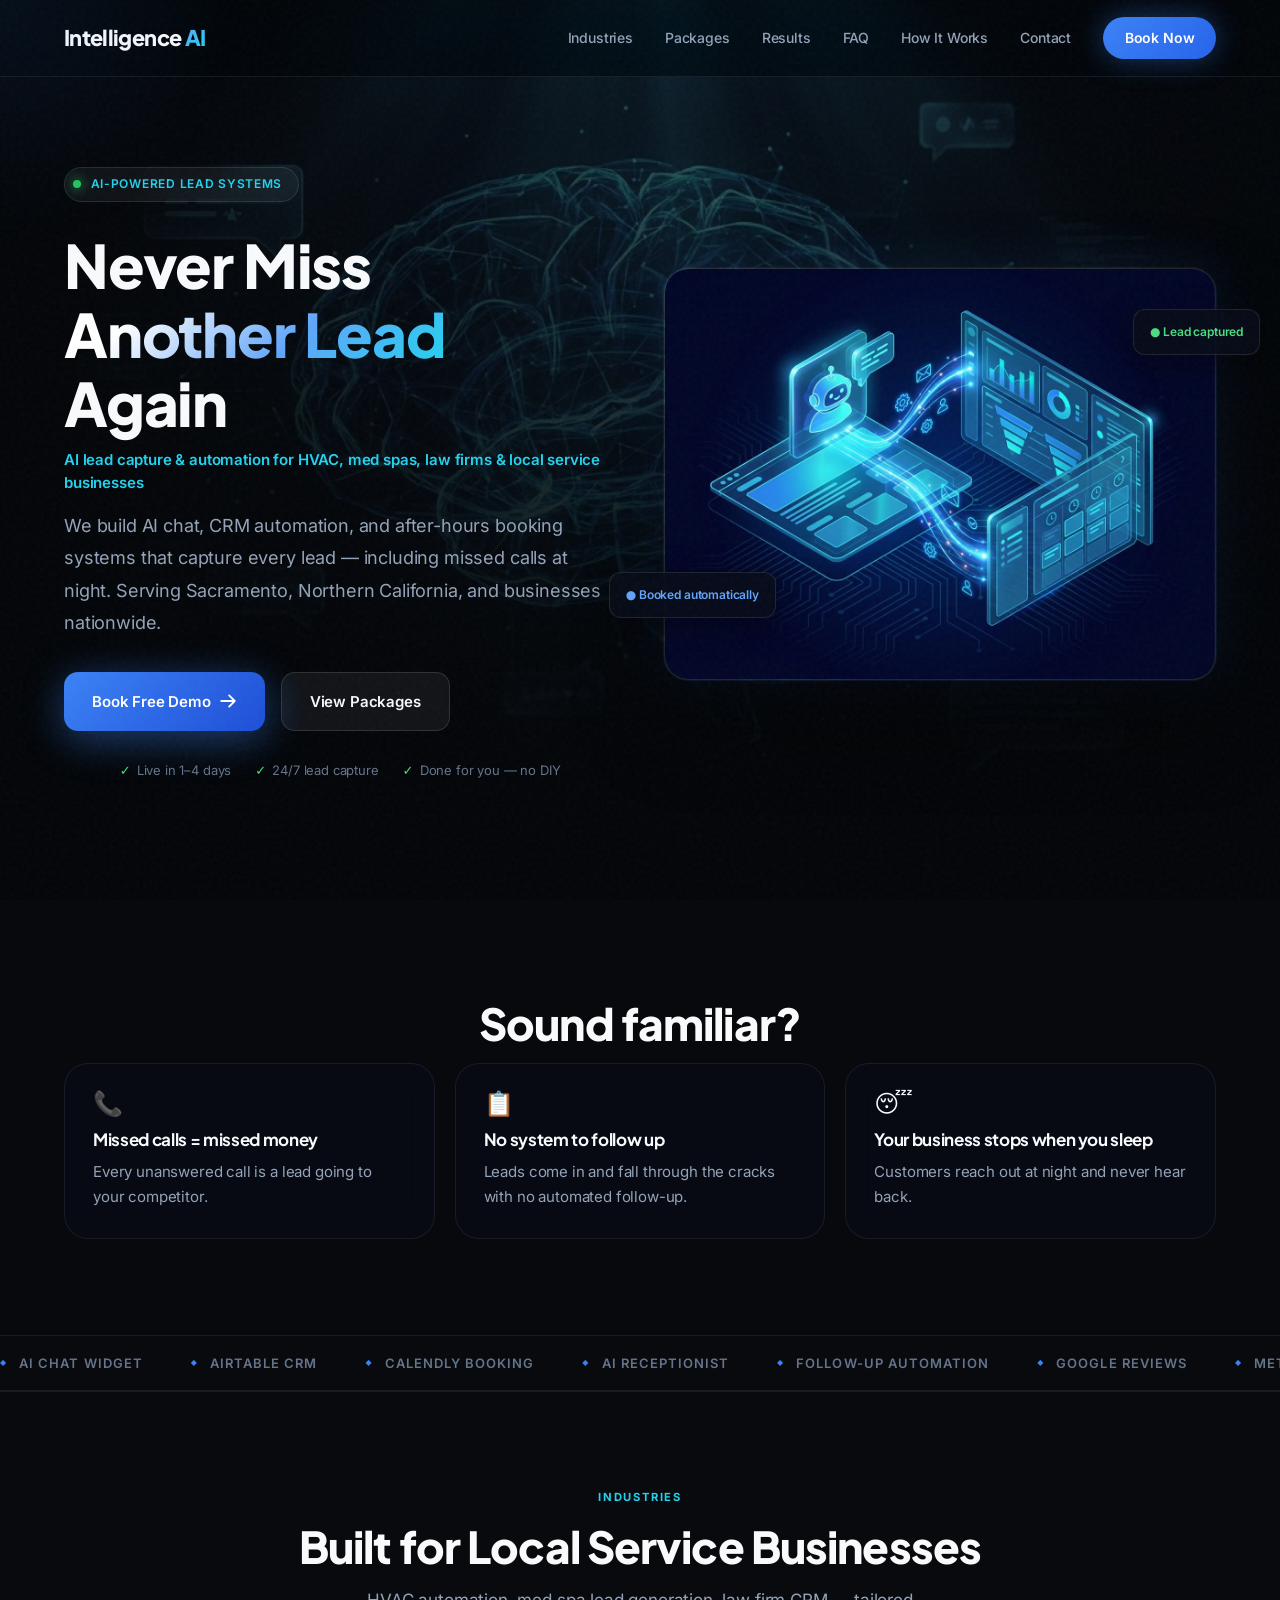
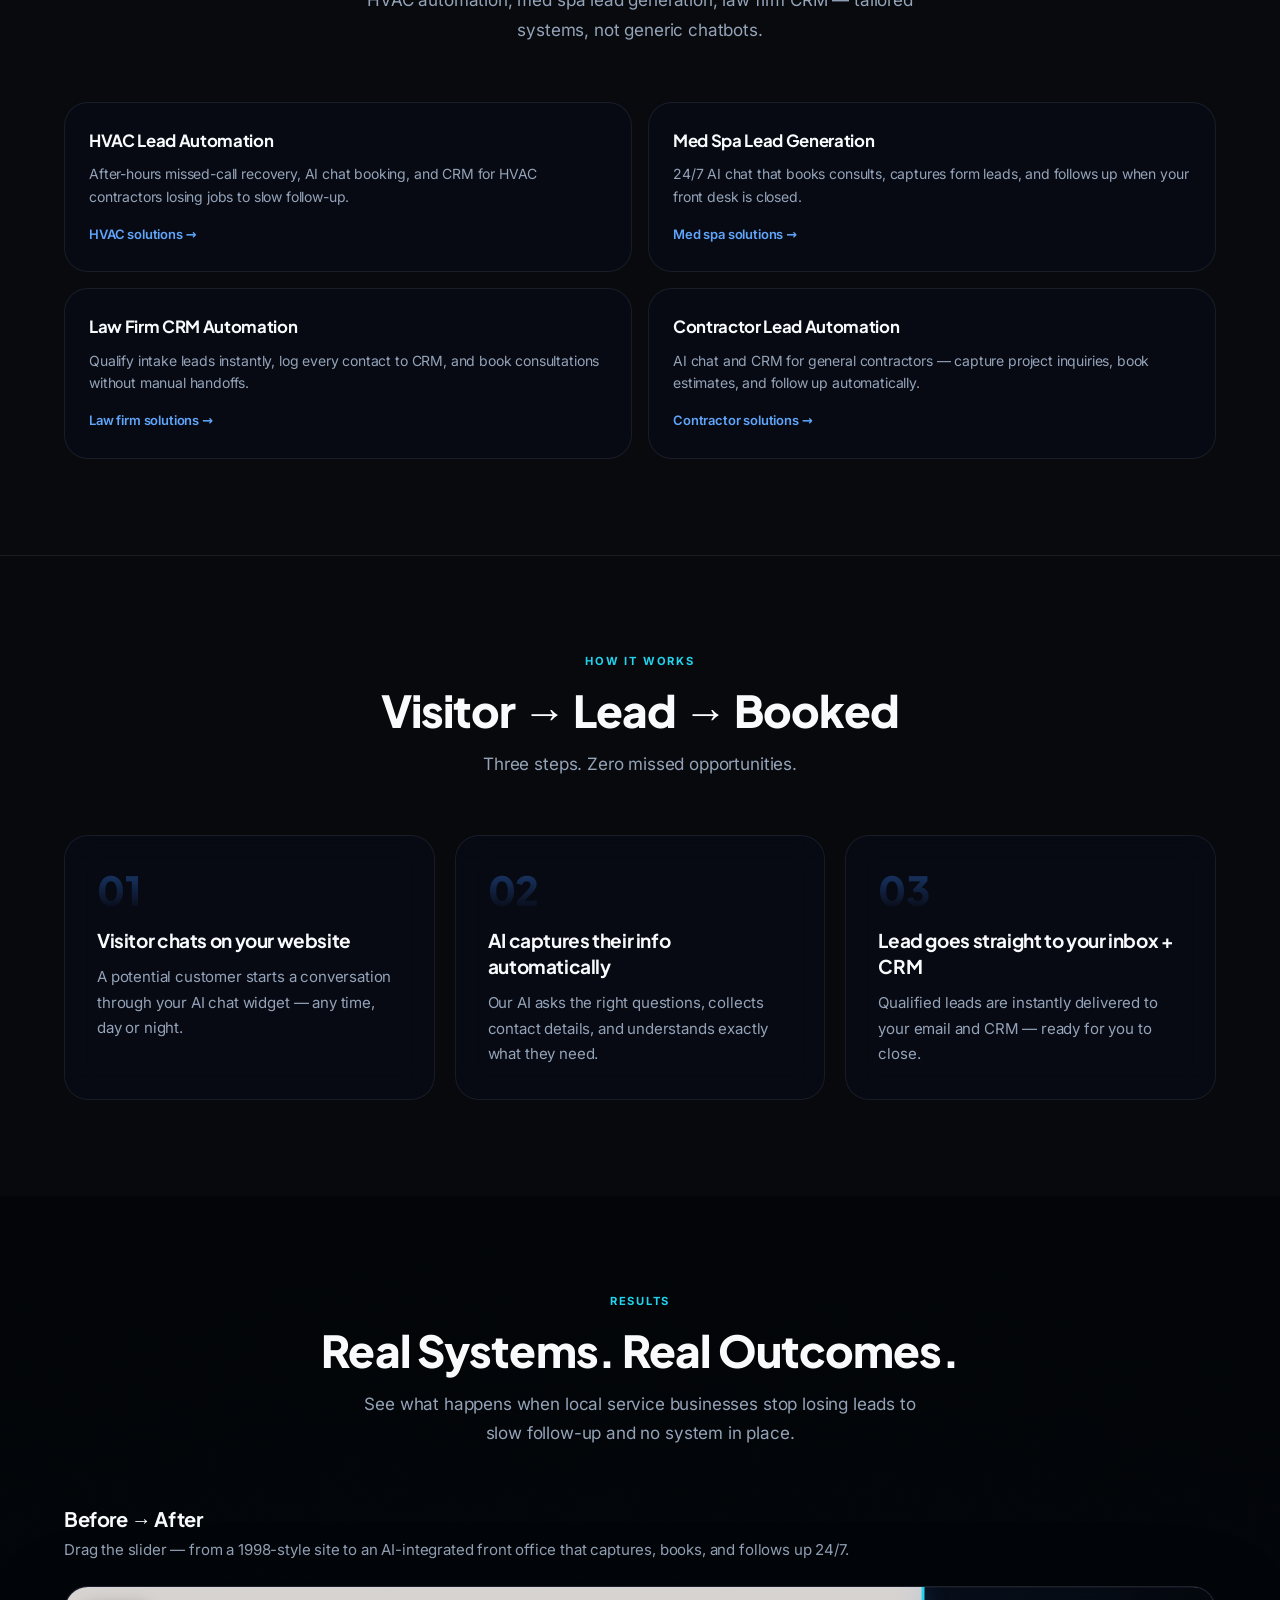
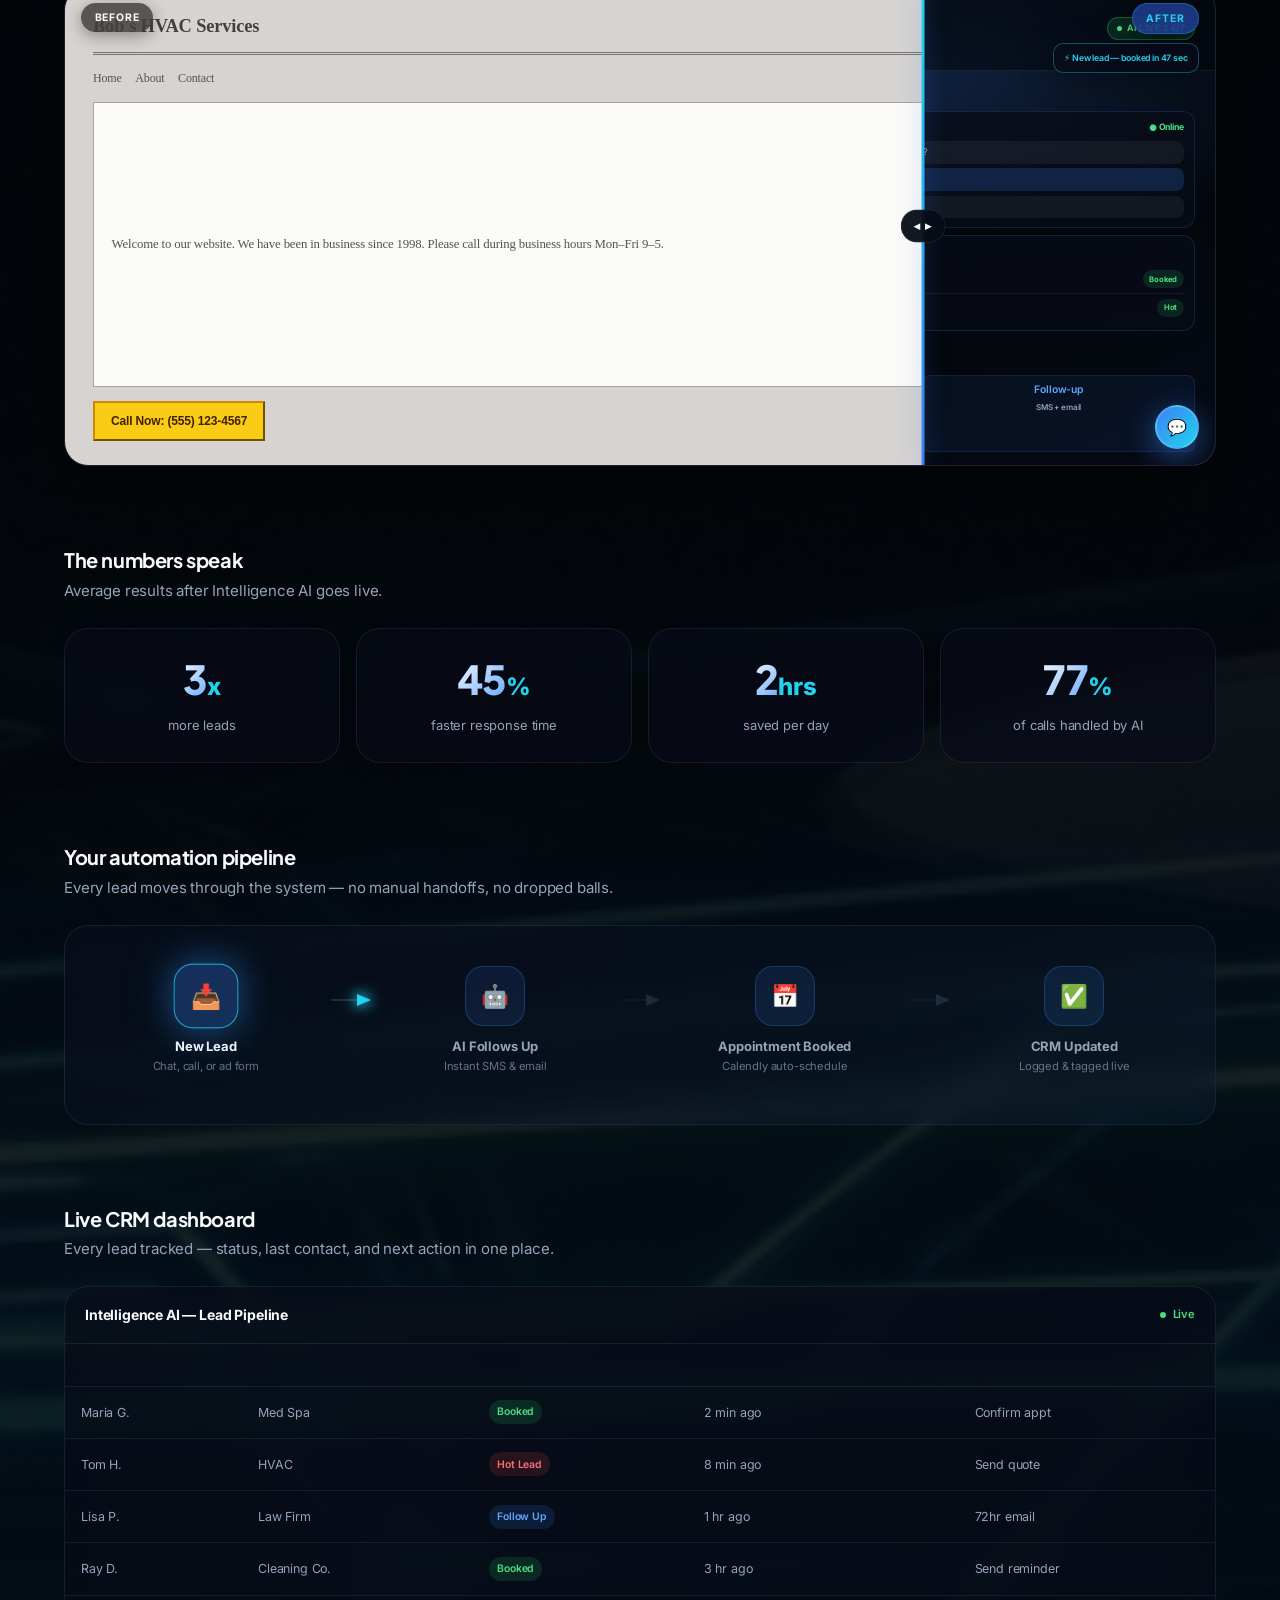
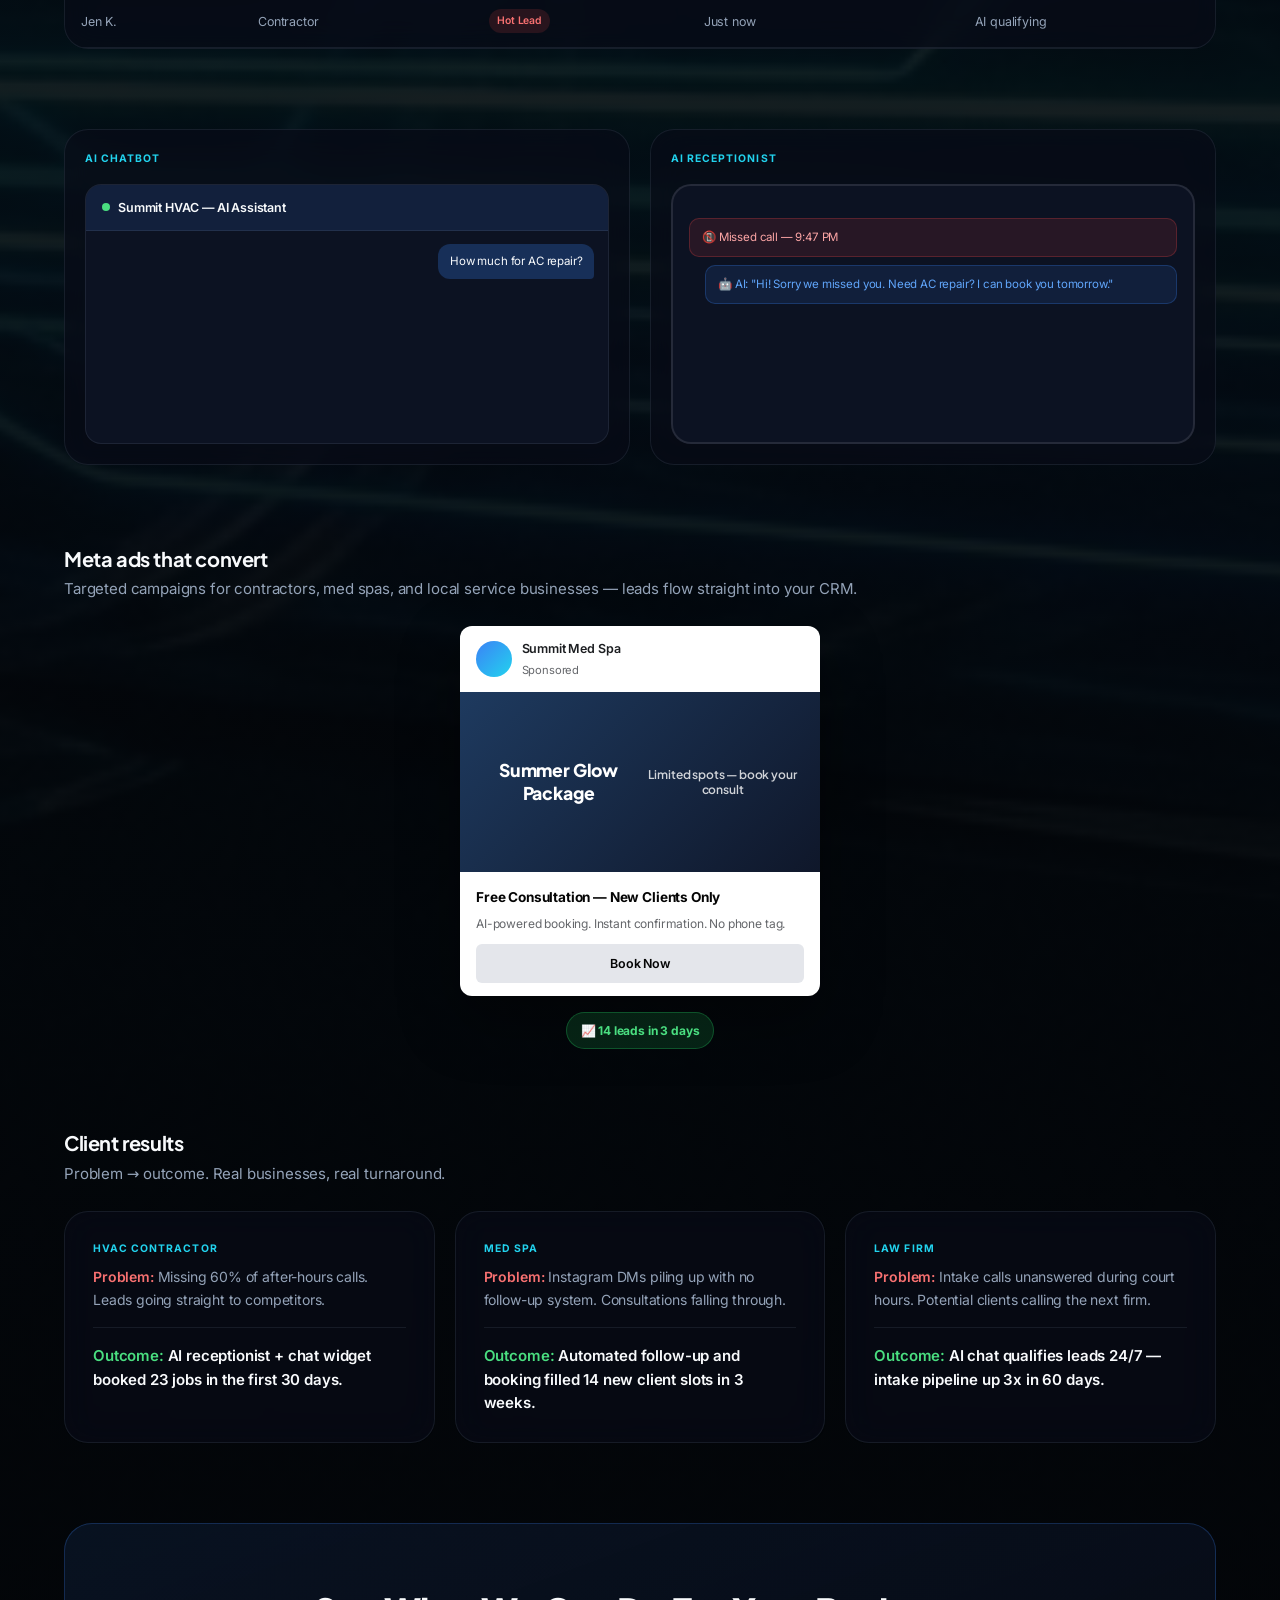
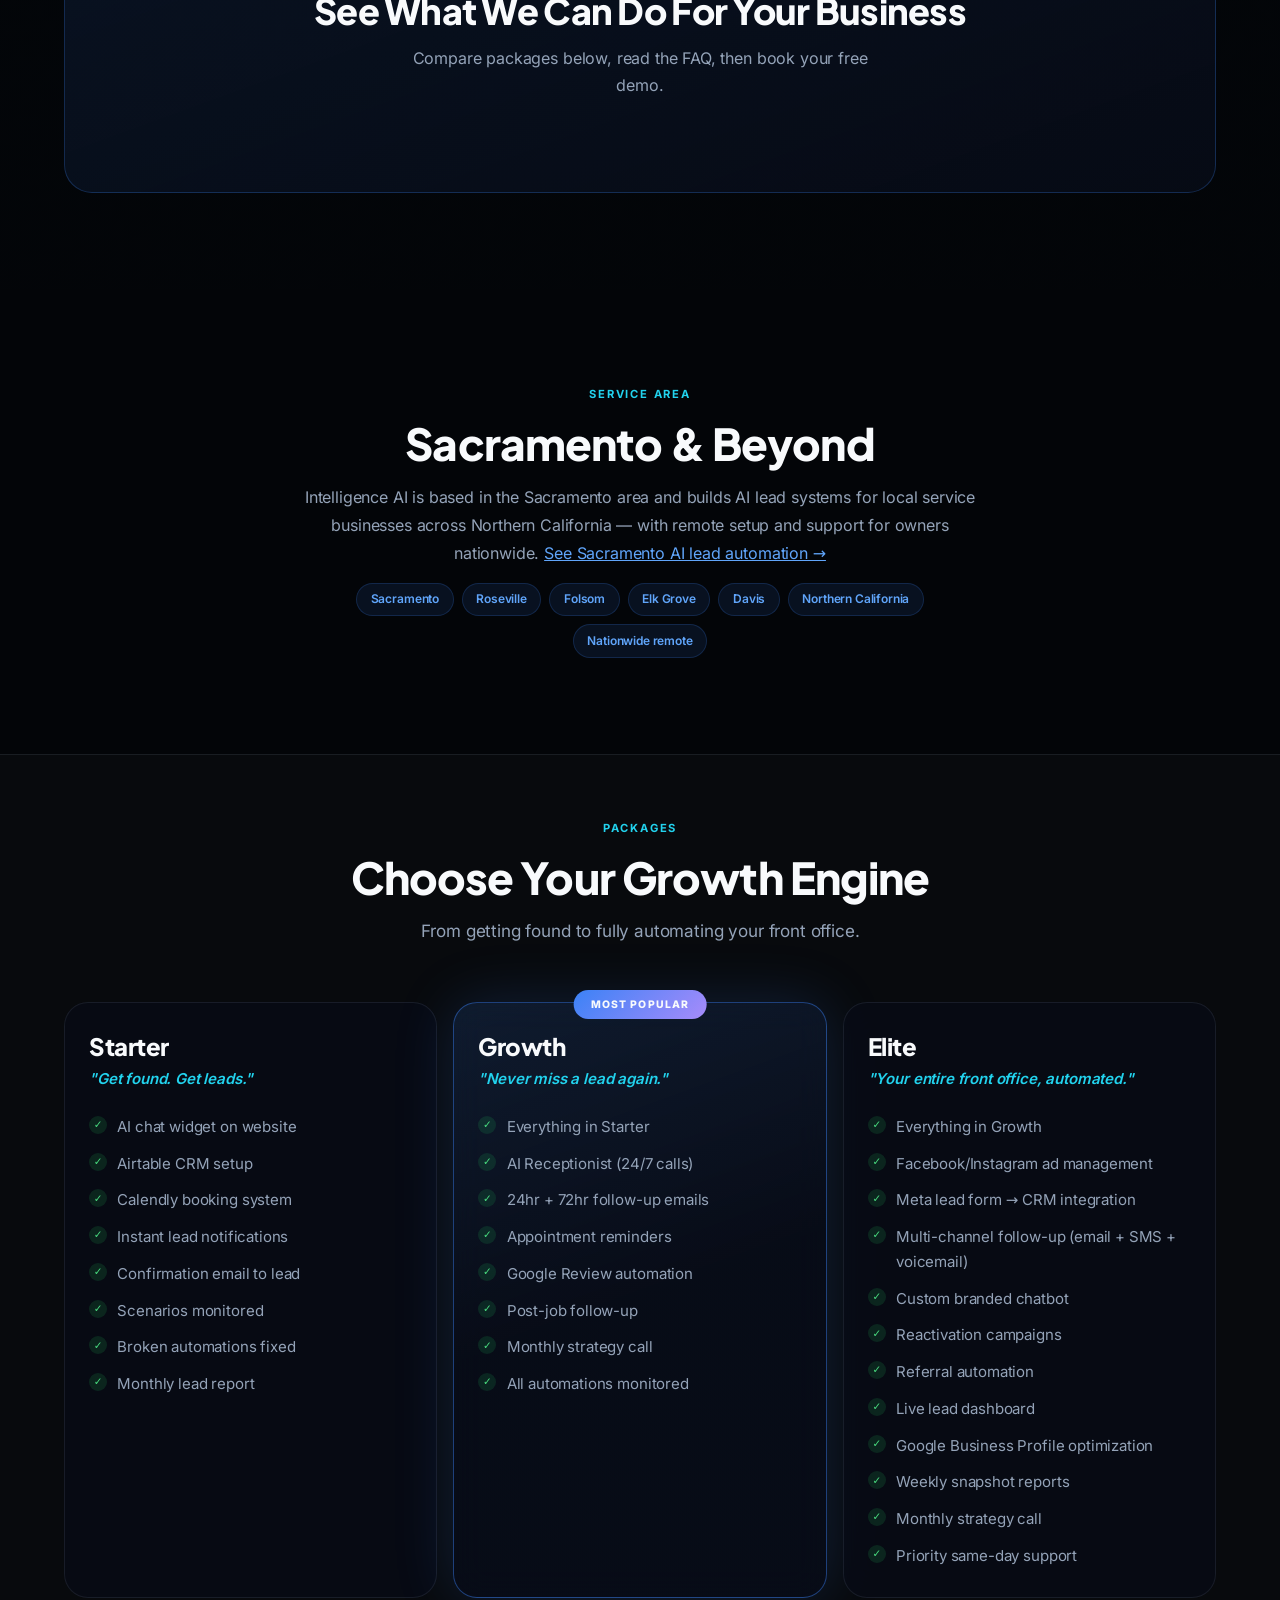
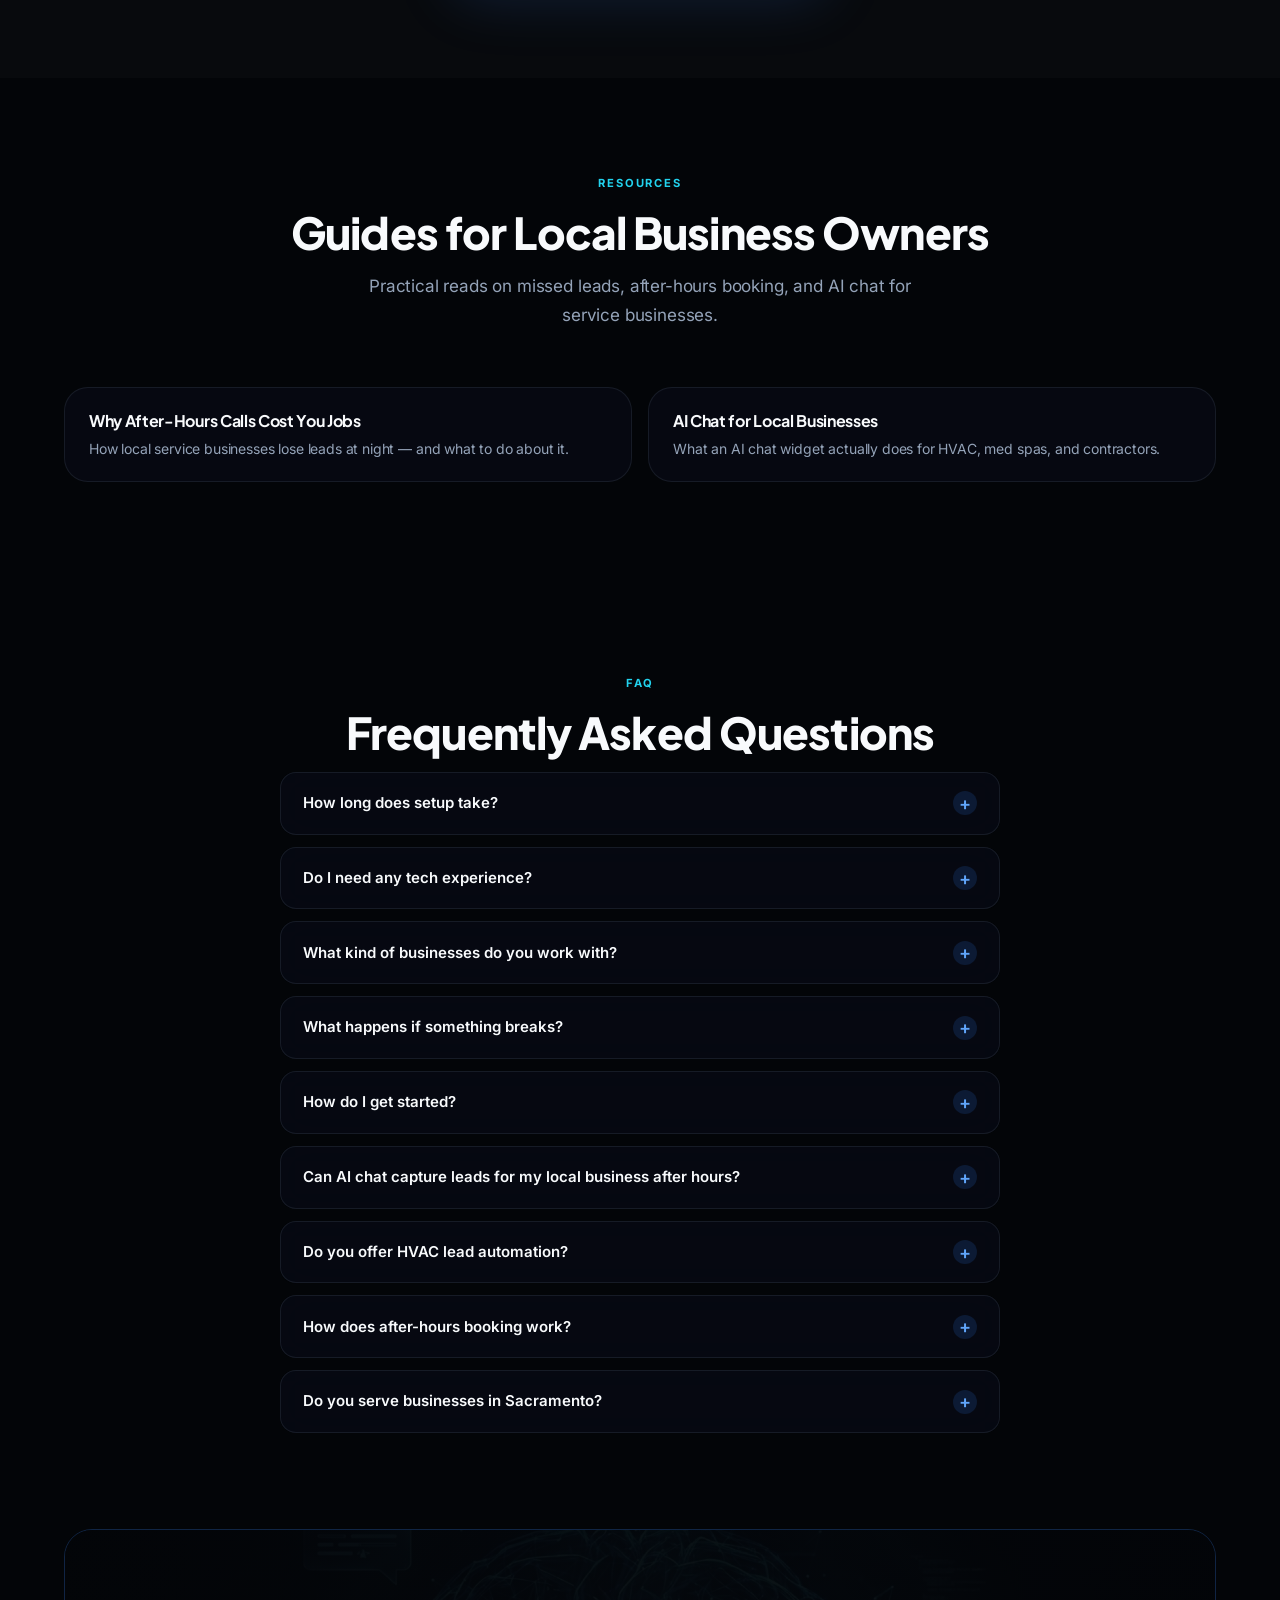
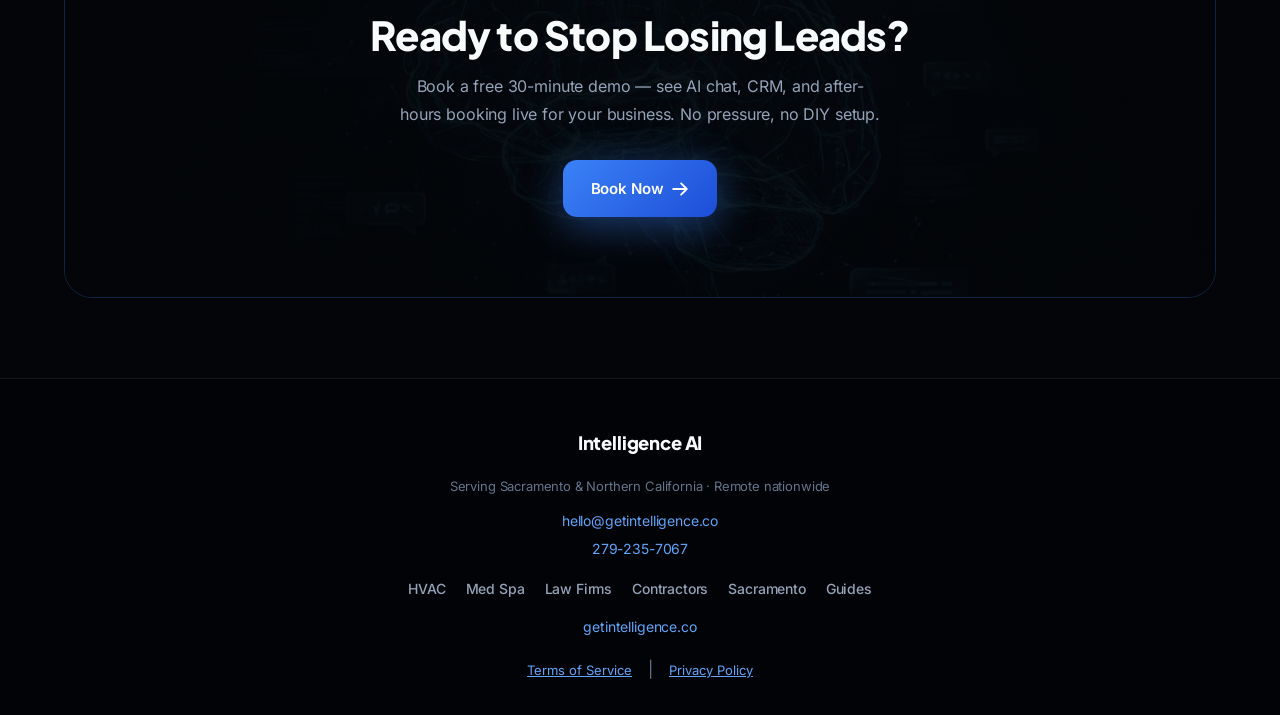
==== index.html @ 53ee4f48 "Add full SEO stack for inbound lead generation. Ships niche and local landing pages, guide articles," ====
<!DOCTYPE html>
<html lang="en">
<head>
  <meta charset="UTF-8">
  <meta name="viewport" content="width=device-width, initial-scale=1.0">
  <title>Intelligence AI — AI Chat &amp; Lead Automation for HVAC &amp; Local Businesses</title>
  <meta name="description" content="AI chat, CRM, and after-hours booking automation for local service businesses in Sacramento and nationwide. Stop missing leads — HVAC, med spas, law firms, contractors. Live in 1–4 days.">
  <meta name="robots" content="index, follow">
  <meta name="theme-color" content="#030508">
  <link rel="canonical" href="https://getintelligence.co/">
  <meta property="og:type" content="website">
  <meta property="og:url" content="https://getintelligence.co/">
  <meta property="og:title" content="Intelligence AI — AI Chat &amp; Lead Automation for Local Businesses">
  <meta property="og:description" content="Stop missing leads after hours. AI chat, CRM, and booking automation for HVAC, med spas, law firms, and contractors.">
  <meta property="og:image" content="https://getintelligence.co/assets/hero-bg.jpg">
  <meta name="twitter:card" content="summary_large_image">
  <meta name="twitter:title" content="Intelligence AI — AI Chat &amp; Lead Automation for Local Businesses">
  <meta name="twitter:description" content="Stop missing leads after hours. AI chat, CRM, and booking automation for local service businesses.">
  <meta name="twitter:image" content="https://getintelligence.co/assets/hero-bg.jpg">
  <script type="application/ld+json">
  {
    "@context": "https://schema.org",
    "@type": "FAQPage",
    "mainEntity": [
      {"@type": "Question", "name": "How long does setup take?", "acceptedAnswer": {"@type": "Answer", "text": "Most systems go live within 1–4 days."}},
      {"@type": "Question", "name": "Do I need any tech experience?", "acceptedAnswer": {"@type": "Answer", "text": "None at all. We handle everything end to end."}},
      {"@type": "Question", "name": "What kind of businesses do you work with?", "acceptedAnswer": {"@type": "Answer", "text": "Local service businesses — HVAC, cleaning, med spas, law firms, contractors, and more."}},
      {"@type": "Question", "name": "What happens if something breaks?", "acceptedAnswer": {"@type": "Answer", "text": "We monitor all automations 24/7 and fix issues same day on Growth and Elite plans."}},
      {"@type": "Question", "name": "How do I get started?", "acceptedAnswer": {"@type": "Answer", "text": "Book a free 30-minute demo call. We'll map out your system and show you exactly what it looks like."}},
      {"@type": "Question", "name": "Can AI chat capture leads for my local business after hours?", "acceptedAnswer": {"@type": "Answer", "text": "Yes. Our AI chat widget works 24/7 — it qualifies visitors, collects contact info, and books appointments even when your office is closed."}},
      {"@type": "Question", "name": "Do you offer HVAC lead automation?", "acceptedAnswer": {"@type": "Answer", "text": "Yes. We build AI chat, CRM, and booking systems for HVAC contractors — including after-hours missed-call recovery and automatic appointment scheduling."}},
      {"@type": "Question", "name": "How does after-hours booking work?", "acceptedAnswer": {"@type": "Answer", "text": "When a lead comes in outside business hours, the AI responds instantly, asks qualifying questions, and syncs booked appointments to your Calendly and CRM — no manual follow-up required."}},
      {"@type": "Question", "name": "Do you serve businesses in Sacramento?", "acceptedAnswer": {"@type": "Answer", "text": "Yes. We are based in the Sacramento area and work with local service businesses across Northern California and nationwide — remotely for setup and ongoing support."}}
    ]
  }
  </script>
  <script type="application/ld+json">
  {
    "@context": "https://schema.org",
    "@type": "ProfessionalService",
    "name": "Intelligence AI",
    "url": "https://getintelligence.co",
    "logo": "https://getintelligence.co/assets/hero-bg.jpg",
    "image": "https://getintelligence.co/assets/hero-bg.jpg",
    "description": "AI-powered lead capture and automation for local service businesses. AI chat widgets, CRM setup, and after-hours booking systems for HVAC, med spas, law firms, and contractors.",
    "telephone": "+1-279-235-7067",
    "email": "hello@getintelligence.co",
    "priceRange": "$$",
    "contactPoint": {
      "@type": "ContactPoint",
      "telephone": "+1-279-235-7067",
      "email": "hello@getintelligence.co",
      "contactType": "sales",
      "areaServed": "US",
      "availableLanguage": "English"
    },
    "areaServed": [
      {"@type": "City", "name": "Sacramento", "containedInPlace": {"@type": "State", "name": "California"}},
      {"@type": "AdministrativeArea", "name": "Northern California"},
      {"@type": "Country", "name": "United States"}
    ],
    "serviceType": [
      "AI chat widget for local businesses",
      "Missed lead recovery automation",
      "HVAC lead automation",
      "Med spa lead generation",
      "Law firm CRM automation",
      "After-hours booking automation",
      "CRM and Calendly integration"
    ],
    "hasOfferCatalog": {
      "@type": "OfferCatalog",
      "name": "Intelligence AI Service Packages",
      "itemListElement": [
        {"@type": "Offer", "itemOffered": {"@type": "Service", "name": "Starter", "description": "AI chat widget, Airtable CRM setup, Calendly booking, and lead notifications."}},
        {"@type": "Offer", "itemOffered": {"@type": "Service", "name": "Growth", "description": "Everything in Starter plus AI receptionist, follow-up emails, appointment reminders, and Google Review automation."}},
        {"@type": "Offer", "itemOffered": {"@type": "Service", "name": "Elite", "description": "Full front-office automation including Meta ads, multi-channel follow-up, custom chatbot, and live lead dashboard."}}
      ]
    }
  }
  </script>
  <script type="application/ld+json">
  {
    "@context": "https://schema.org",
    "@type": "WebSite",
    "name": "Intelligence AI",
    "url": "https://getintelligence.co",
    "description": "AI lead capture and automation for local service businesses.",
    "publisher": {"@type": "Organization", "name": "Intelligence AI", "url": "https://getintelligence.co"},
    "potentialAction": {
      "@type": "ReserveAction",
      "target": {
        "@type": "EntryPoint",
        "urlTemplate": "https://calendly.com/mustafanoori071/30min",
        "actionPlatform": ["http://schema.org/DesktopWebPlatform", "http://schema.org/MobileWebPlatform"]
      },
      "name": "Book a free demo"
    }
  }
  </script>
  <link rel="sitemap" type="application/xml" title="Sitemap" href="https://getintelligence.co/sitemap.xml">
  <script src="https://widgets.leadconnectorhq.com/loader.js" data-resources-url="https://widgets.leadconnectorhq.com/chat-widget/loader.js" data-widget-id="6a405fcaa3d7dca4976092f1" data-source="WEB_USER"></script>
  <style>
    @font-face {
      font-family: 'Inter';
      font-style: normal;
      font-weight: 400;
      font-display: swap;
      src: url('assets/fonts/inter-latin-400-normal.woff2') format('woff2');
    }
    @font-face {
      font-family: 'Inter';
      font-style: normal;
      font-weight: 500;
      font-display: swap;
      src: url('assets/fonts/inter-latin-500-normal.woff2') format('woff2');
    }
    @font-face {
      font-family: 'Inter';
      font-style: normal;
      font-weight: 600;
      font-display: swap;
      src: url('assets/fonts/inter-latin-600-normal.woff2') format('woff2');
    }
    @font-face {
      font-family: 'Inter';
      font-style: normal;
      font-weight: 700;
      font-display: swap;
      src: url('assets/fonts/inter-latin-700-normal.woff2') format('woff2');
    }
    @font-face {
      font-family: 'Inter';
      font-style: normal;
      font-weight: 800;
      font-display: swap;
      src: url('assets/fonts/inter-latin-800-normal.woff2') format('woff2');
    }
    @font-face {
      font-family: 'Plus Jakarta Sans';
      font-style: normal;
      font-weight: 600;
      font-display: swap;
      src: url('assets/fonts/plus-jakarta-sans-latin-600-normal.woff2') format('woff2');
    }
    @font-face {
      font-family: 'Plus Jakarta Sans';
      font-style: normal;
      font-weight: 700;
      font-display: swap;
      src: url('assets/fonts/plus-jakarta-sans-latin-700-normal.woff2') format('woff2');
    }
    @font-face {
      font-family: 'Plus Jakarta Sans';
      font-style: normal;
      font-weight: 800;
      font-display: swap;
      src: url('assets/fonts/plus-jakarta-sans-latin-800-normal.woff2') format('woff2');
    }

    *, *::before, *::after { box-sizing: border-box; margin: 0; padding: 0; }

    :root {
      --bg: #030508;
      --text: #f8fafc;
      --muted: #94a3b8;
      --dim: #64748b;
      --blue: #3b82f6;
      --blue-light: #60a5fa;
      --cyan: #22d3ee;
      --violet: #a78bfa;
      --border: rgba(148, 163, 184, 0.12);
      --glass: rgba(8, 12, 24, 0.65);
      --radius: 24px;
    }

    html { scroll-behavior: smooth; }

    body {
      font-family: 'Inter', system-ui, sans-serif;
      background: var(--bg);
      color: var(--text);
      font-size: 1rem;
      line-height: 1.7;
      letter-spacing: -0.01em;
      -webkit-font-smoothing: antialiased;
      overflow-x: hidden;
    }

    h1, h2, h3, .logo, .price-amount, .stat-num, .tier-name {
      font-family: 'Plus Jakarta Sans', 'Inter', sans-serif;
      letter-spacing: -0.02em;
    }

    .container {
      width: 100%;
      max-width: 1200px;
      margin: 0 auto;
      padding: 0 1.5rem;
    }

    /* Cursor glow */
    #cursor-glow {
      position: fixed;
      width: 500px;
      height: 500px;
      border-radius: 50%;
      background: radial-gradient(circle, rgba(59,130,246,0.08) 0%, transparent 70%);
      pointer-events: none;
      z-index: 9999;
      transform: translate(-50%, -50%);
      transition: opacity 0.3s;
    }

    /* Film grain */
    .grain {
      position: fixed;
      inset: 0;
      z-index: 9998;
      pointer-events: none;
      opacity: 0.035;
      background-image: url("data:image/svg+xml,%3Csvg viewBox='0 0 256 256' xmlns='http://www.w3.org/2000/svg'%3E%3Cfilter id='n'%3E%3CfeTurbulence type='fractalNoise' baseFrequency='0.85' numOctaves='4' stitchTiles='stitch'/%3E%3C/filter%3E%3Crect width='100%25' height='100%25' filter='url(%23n)'/%3E%3C/svg%3E");
    }

    /* Header */
    header {
      position: fixed;
      top: 0; left: 0; right: 0;
      z-index: 100;
      padding-top: env(safe-area-inset-top, 0);
      background: rgba(3, 5, 8, 0.6);
      backdrop-filter: blur(20px) saturate(180%);
      border-bottom: 1px solid var(--border);
      transition: background 0.3s;
    }

    header.scrolled {
      background: rgba(3, 5, 8, 0.92);
    }

    .header-inner {
      display: flex;
      align-items: center;
      justify-content: space-between;
      height: 76px;
    }

    .logo {
      font-size: 1.35rem;
      font-weight: 800;
      color: var(--text);
      text-decoration: none;
      letter-spacing: -0.03em;
    }

    .logo span {
      background: linear-gradient(135deg, var(--blue-light), var(--cyan));
      -webkit-background-clip: text;
      -webkit-text-fill-color: transparent;
      background-clip: text;
    }

    nav { display: flex; align-items: center; gap: 2rem; }

    nav a {
      color: var(--muted);
      text-decoration: none;
      font-size: 0.875rem;
      font-weight: 500;
      transition: color 0.2s;
    }

    nav a:hover { color: var(--text); }

    .nav-cta {
      padding: 0.6rem 1.35rem !important;
      background: linear-gradient(135deg, var(--blue), #2563eb) !important;
      color: #fff !important;
      border-radius: 999px;
      font-weight: 600 !important;
      box-shadow: 0 0 30px rgba(59,130,246,0.4);
      transition: transform 0.2s, box-shadow 0.2s !important;
    }

    .nav-cta:hover {
      transform: translateY(-1px) scale(1.02);
      box-shadow: 0 0 40px rgba(59,130,246,0.55);
    }

    .nav-toggle {
      display: none;
      background: none;
      border: none;
      cursor: pointer;
      color: var(--text);
    }

    /* Hero — Higgsfield background */
    .hero {
      position: relative;
      min-height: 100vh;
      display: flex;
      align-items: center;
      padding: calc(7rem + env(safe-area-inset-top, 0)) 0 4rem;
      overflow: hidden;
    }

    .hero-bg {
      position: absolute;
      inset: 0;
      z-index: 0;
    }

    .hero-bg img {
      width: 100%;
      height: 100%;
      object-fit: cover;
      object-position: center 30%;
      transform: scale(1.05);
      animation: heroKen 20s ease-in-out infinite alternate;
    }

    @keyframes heroKen {
      from { transform: scale(1.05) translateY(0); }
      to { transform: scale(1.12) translateY(-2%); }
    }

    .hero-overlay {
      position: absolute;
      inset: 0;
      background:
        linear-gradient(to bottom, rgba(3,5,8,0.3) 0%, rgba(3,5,8,0.85) 70%, var(--bg) 100%),
        linear-gradient(to right, rgba(3,5,8,0.92) 0%, rgba(3,5,8,0.4) 55%, rgba(3,5,8,0.75) 100%);
    }

    .hero-grid {
      position: relative;
      z-index: 1;
      display: grid;
      grid-template-columns: 1fr 1fr;
      gap: 3rem;
      align-items: center;
    }

    .hero-content { max-width: 580px; }

    .hero-eyebrow {
      display: inline-flex;
      align-items: center;
      gap: 0.6rem;
      padding: 0.4rem 1rem 0.4rem 0.5rem;
      background: rgba(255,255,255,0.05);
      border: 1px solid rgba(255,255,255,0.1);
      border-radius: 999px;
      font-size: 0.75rem;
      font-weight: 600;
      letter-spacing: 0.06em;
      text-transform: uppercase;
      color: var(--cyan);
      margin-bottom: 1.75rem;
      backdrop-filter: blur(8px);
      animation: fadeUp 0.8s ease both;
    }

    .hero-eyebrow-dot {
      width: 8px;
      height: 8px;
      background: #22c55e;
      border-radius: 50%;
      box-shadow: 0 0 12px #22c55e;
      animation: pulse 2s infinite;
    }

    @keyframes pulse {
      0%, 100% { opacity: 1; transform: scale(1); }
      50% { opacity: 0.6; transform: scale(0.85); }
    }

    .hero h1 {
      font-size: clamp(2.5rem, 5vw, 3.75rem);
      font-weight: 800;
      line-height: 1.15;
      letter-spacing: -0.02em;
      margin-bottom: 1.25rem;
      animation: fadeUp 0.8s 0.1s ease both;
    }

    .hero h1 em {
      font-style: normal;
      background: linear-gradient(135deg, #fff 20%, var(--blue-light) 60%, var(--cyan) 100%);
      -webkit-background-clip: text;
      -webkit-text-fill-color: transparent;
      background-clip: text;
    }

    .hero-sub {
      font-size: 1.125rem;
      color: var(--muted);
      line-height: 1.8;
      margin-bottom: 2rem;
      animation: fadeUp 0.8s 0.2s ease both;
    }

    .hero-seo {
      font-size: 0.9375rem;
      font-weight: 600;
      color: var(--cyan);
      line-height: 1.5;
      margin: -0.5rem 0 1rem;
      animation: fadeUp 0.8s 0.15s ease both;
    }

    .trust-strip {
      display: flex;
      flex-wrap: wrap;
      justify-content: center;
      gap: 0.75rem 1.5rem;
      margin-top: 1.75rem;
      font-size: 0.8125rem;
      color: var(--dim);
      animation: fadeUp 0.8s 0.35s ease both;
    }

    .trust-strip span {
      display: inline-flex;
      align-items: center;
      gap: 0.4rem;
    }

    .trust-strip span::before {
      content: '✓';
      color: #4ade80;
      font-weight: 700;
    }

    .verticals-grid {
      display: grid;
      grid-template-columns: repeat(2, 1fr);
      gap: 1rem;
    }

    .vertical-card {
      display: block;
      text-decoration: none;
      color: inherit;
      padding: 1.5rem;
      background: var(--glass);
      border: 1px solid var(--border);
      border-radius: var(--radius);
      transition: transform 0.25s, border-color 0.25s, box-shadow 0.25s;
    }

    .vertical-card:hover {
      transform: translateY(-4px);
      border-color: rgba(59,130,246,0.35);
      box-shadow: 0 12px 40px rgba(59,130,246,0.12);
    }

    .vertical-card h3 {
      font-size: 1.05rem;
      font-weight: 700;
      margin-bottom: 0.5rem;
    }

    .vertical-card p {
      font-size: 0.875rem;
      color: var(--muted);
      line-height: 1.6;
      margin-bottom: 0.75rem;
    }

    .vertical-card .vertical-link {
      font-size: 0.8125rem;
      font-weight: 600;
      color: var(--blue-light);
    }

    .service-area {
      text-align: center;
      max-width: 720px;
      margin: 0 auto;
    }

    .service-area p {
      color: var(--muted);
      line-height: 1.75;
      margin-bottom: 1rem;
    }

    .service-area-tags {
      display: flex;
      flex-wrap: wrap;
      justify-content: center;
      gap: 0.5rem;
    }

    .service-area-tags span {
      padding: 0.35rem 0.85rem;
      border-radius: 999px;
      font-size: 0.75rem;
      font-weight: 600;
      background: rgba(59,130,246,0.1);
      border: 1px solid rgba(59,130,246,0.2);
      color: var(--blue-light);
    }

    #verticals { background: rgba(255,255,255,0.02); border-top: 1px solid var(--border); border-bottom: 1px solid var(--border); }

    .guides-grid {
      display: grid;
      grid-template-columns: repeat(2, 1fr);
      gap: 1rem;
    }

    .guide-card {
      display: block;
      text-decoration: none;
      color: inherit;
      padding: 1.35rem 1.5rem;
      background: var(--glass);
      border: 1px solid var(--border);
      border-radius: var(--radius);
      transition: border-color 0.25s, transform 0.25s;
    }

    .guide-card:hover {
      border-color: rgba(59,130,246,0.35);
      transform: translateY(-3px);
    }

    .guide-card h3 { font-size: 1rem; font-weight: 700; margin-bottom: 0.4rem; line-height: 1.35; }
    .guide-card p { font-size: 0.875rem; color: var(--muted); line-height: 1.55; }

    .hero-actions {
      display: flex;
      flex-wrap: wrap;
      gap: 1rem;
      animation: fadeUp 0.8s 0.3s ease both;
    }

    @keyframes fadeUp {
      from { opacity: 0; transform: translateY(28px); }
      to { opacity: 1; transform: translateY(0); }
    }

    .btn {
      display: inline-flex;
      align-items: center;
      gap: 0.5rem;
      padding: 1rem 1.75rem;
      border-radius: 14px;
      font-size: 0.9375rem;
      font-weight: 600;
      text-decoration: none;
      border: none;
      cursor: pointer;
      transition: transform 0.25s, box-shadow 0.25s;
    }

    .btn-primary {
      background: linear-gradient(135deg, var(--blue), #1d4ed8);
      color: #fff;
      box-shadow: 0 8px 40px rgba(59,130,246,0.45);
      position: relative;
      overflow: hidden;
    }

    .btn-primary::after {
      content: '';
      position: absolute;
      inset: 0;
      background: linear-gradient(105deg, transparent 40%, rgba(255,255,255,0.15) 50%, transparent 60%);
      transform: translateX(-100%);
      animation: shimmer 3s infinite;
    }

    @keyframes shimmer {
      100% { transform: translateX(100%); }
    }

    .btn-primary:hover {
      transform: translateY(-3px) scale(1.02);
      box-shadow: 0 16px 50px rgba(59,130,246,0.55);
    }

    .btn-ghost {
      background: rgba(255,255,255,0.06);
      color: var(--text);
      border: 1px solid rgba(255,255,255,0.12);
      backdrop-filter: blur(8px);
    }

    .btn-ghost:hover {
      background: rgba(255,255,255,0.1);
      transform: translateY(-3px);
    }

    .btn svg { width: 18px; height: 18px; position: relative; z-index: 1; }
    .btn span { position: relative; z-index: 1; }

    /* Hero visual — Higgsfield pipeline */
    .hero-visual {
      position: relative;
      animation: fadeUp 1s 0.4s ease both;
    }

    .hero-visual-frame {
      position: relative;
      border-radius: var(--radius);
      overflow: hidden;
      border: 1px solid rgba(255,255,255,0.12);
      box-shadow:
        0 0 0 1px rgba(59,130,246,0.1),
        0 40px 80px rgba(0,0,0,0.6),
        0 0 60px rgba(59,130,246,0.15);
    }

    .hero-visual-frame::before {
      content: '';
      position: absolute;
      inset: -1px;
      border-radius: var(--radius);
      padding: 1px;
      background: linear-gradient(135deg, rgba(59,130,246,0.5), rgba(34,211,238,0.3), rgba(167,139,250,0.4));
      -webkit-mask: linear-gradient(#fff 0 0) content-box, linear-gradient(#fff 0 0);
      mask: linear-gradient(#fff 0 0) content-box, linear-gradient(#fff 0 0);
      -webkit-mask-composite: xor;
      mask-composite: exclude;
      pointer-events: none;
    }

    .hero-visual-frame img {
      width: 100%;
      display: block;
      border-radius: var(--radius);
    }

    .float-card {
      position: absolute;
      padding: 0.75rem 1rem;
      background: rgba(8, 12, 24, 0.85);
      backdrop-filter: blur(16px);
      border: 1px solid rgba(255,255,255,0.1);
      border-radius: 12px;
      font-size: 0.75rem;
      font-weight: 600;
      display: flex;
      align-items: center;
      gap: 0.5rem;
      box-shadow: 0 8px 32px rgba(0,0,0,0.4);
      animation: float 4s ease-in-out infinite;
    }

    .float-card.green { color: #4ade80; }
    .float-card.blue { color: var(--blue-light); animation-delay: -2s; }

    .float-card-1 { top: 10%; right: -8%; }
    .float-card-2 { bottom: 15%; left: -10%; }

    @keyframes float {
      0%, 100% { transform: translateY(0); }
      50% { transform: translateY(-10px); }
    }

    /* Marquee */
    .marquee-wrap {
      border-top: 1px solid var(--border);
      border-bottom: 1px solid var(--border);
      background: rgba(255,255,255,0.02);
      overflow: hidden;
      padding: 1rem 0;
    }

    .marquee {
      display: flex;
      gap: 3rem;
      animation: marquee 30s linear infinite;
      width: max-content;
    }

    .marquee-item {
      display: flex;
      align-items: center;
      gap: 0.75rem;
      white-space: nowrap;
      font-size: 0.8125rem;
      font-weight: 600;
      color: var(--dim);
      text-transform: uppercase;
      letter-spacing: 0.08em;
    }

    .marquee-item::before {
      content: '◆';
      color: var(--blue);
      font-size: 0.5rem;
    }

    @keyframes marquee {
      from { transform: translateX(0); }
      to { transform: translateX(-50%); }
    }

    /* Sections */
    section { padding: 6rem 0; }

    .section-label {
      display: block;
      text-align: center;
      font-size: 0.7rem;
      font-weight: 700;
      text-transform: uppercase;
      letter-spacing: 0.16em;
      color: var(--cyan);
      margin-bottom: 0.75rem;
    }

    .section-title {
      text-align: center;
      font-size: clamp(1.875rem, 3.5vw, 2.75rem);
      font-weight: 800;
      line-height: 1.25;
      letter-spacing: -0.02em;
      margin-bottom: 0.75rem;
    }

    .section-desc {
      text-align: center;
      color: var(--muted);
      max-width: 560px;
      margin: 0 auto 3.5rem;
      font-size: 1.0625rem;
      line-height: 1.75;
    }

    /* Steps */
    .how-it-works { background: rgba(255,255,255,0.015); }

    .steps {
      display: grid;
      grid-template-columns: repeat(3, 1fr);
      gap: 1.25rem;
    }

    .step {
      padding: 2rem;
      background: var(--glass);
      backdrop-filter: blur(16px);
      border: 1px solid var(--border);
      border-radius: var(--radius);
      transition: transform 0.3s, border-color 0.3s, box-shadow 0.3s;
    }

    .step:hover {
      transform: translateY(-6px);
      border-color: rgba(59,130,246,0.35);
      box-shadow: 0 20px 60px rgba(59,130,246,0.1);
    }

    .step-num {
      font-family: 'Plus Jakarta Sans', sans-serif;
      font-size: 2.5rem;
      font-weight: 800;
      line-height: 1.1;
      background: linear-gradient(180deg, rgba(59,130,246,0.4), transparent);
      -webkit-background-clip: text;
      -webkit-text-fill-color: transparent;
      background-clip: text;
      margin-bottom: 1rem;
    }

    .step h3 { font-size: 1.1875rem; font-weight: 700; margin-bottom: 0.65rem; line-height: 1.35; }
    .step p { color: var(--muted); font-size: 0.9375rem; line-height: 1.7; }

    /* Problem / pain */
    .problem { background: rgba(255,255,255,0.015); }

    .pain-grid {
      display: grid;
      grid-template-columns: repeat(3, 1fr);
      gap: 1.25rem;
    }

    .pain-card {
      padding: 1.75rem;
      background: var(--glass);
      backdrop-filter: blur(16px);
      border: 1px solid var(--border);
      border-radius: var(--radius);
      transition: transform 0.3s, border-color 0.3s;
    }

    .pain-card:hover {
      transform: translateY(-4px);
      border-color: rgba(239, 68, 68, 0.25);
    }

    .pain-icon {
      font-size: 1.5rem;
      margin-bottom: 0.75rem;
      line-height: 1;
    }

    .pain-card h3 {
      font-size: 1.0625rem;
      font-weight: 700;
      margin-bottom: 0.5rem;
      line-height: 1.35;
    }

    .pain-card p {
      color: var(--muted);
      font-size: 0.9375rem;
      line-height: 1.7;
    }

    /* FAQ */
    .faq-list {
      max-width: 720px;
      margin: 0 auto;
      display: flex;
      flex-direction: column;
      gap: 0.75rem;
    }

    .faq-item {
      background: var(--glass);
      backdrop-filter: blur(16px);
      border: 1px solid var(--border);
      border-radius: 16px;
      overflow: hidden;
      transition: border-color 0.2s;
    }

    .faq-item.open { border-color: rgba(59,130,246,0.3); }

    .faq-question {
      width: 100%;
      display: flex;
      align-items: center;
      justify-content: space-between;
      gap: 1rem;
      padding: 1.15rem 1.35rem;
      background: none;
      border: none;
      color: var(--text);
      font-family: inherit;
      font-size: 0.9375rem;
      font-weight: 600;
      text-align: left;
      cursor: pointer;
      line-height: 1.5;
    }

    .faq-icon {
      flex-shrink: 0;
      width: 24px;
      height: 24px;
      display: flex;
      align-items: center;
      justify-content: center;
      border-radius: 50%;
      background: rgba(59,130,246,0.15);
      color: var(--blue-light);
      font-size: 1.125rem;
      transition: transform 0.25s;
    }

    .faq-item.open .faq-icon { transform: rotate(45deg); }

    .faq-answer {
      display: none;
      padding: 0 1.35rem 1.15rem;
      color: var(--muted);
      font-size: 0.9375rem;
      line-height: 1.75;
    }

    .faq-item.open .faq-answer { display: block; }

    /* Results */
    .results {
      position: relative;
      overflow: hidden;
      background: var(--bg);
    }
    .results::before {
      content: '';
      position: absolute;
      inset: 0;
      background: url('assets/results-bg.jpg') center center / cover no-repeat;
      opacity: 0.4;
      pointer-events: none;
      animation: resultsKen 24s ease-in-out infinite alternate;
    }
    .results::after {
      content: '';
      position: absolute;
      inset: 0;
      background: linear-gradient(180deg, rgba(3,5,8,0.88) 0%, rgba(3,5,8,0.72) 45%, rgba(3,5,8,0.92) 100%);
      pointer-events: none;
    }
    .results > .container { position: relative; z-index: 1; }
    @keyframes resultsKen {
      from { transform: scale(1.02); }
      to { transform: scale(1.08); }
    }
    .results-block { margin-bottom: 5rem; }
    .results-block:last-child { margin-bottom: 0; }
    .results-subtitle {
      font-family: 'Plus Jakarta Sans', sans-serif;
      font-size: 1.25rem;
      font-weight: 700;
      margin-bottom: 0.35rem;
      line-height: 1.35;
    }
    .results-subdesc { color: var(--muted); font-size: 0.9375rem; margin-bottom: 1.5rem; line-height: 1.65; }

    .ba-wrap {
      position: relative;
      height: 480px;
      border-radius: var(--radius);
      overflow: hidden;
      border: 1px solid var(--border);
      box-shadow: 0 24px 80px rgba(0,0,0,0.45);
      background: #0a0f1a;
    }
    .ba-panel { position: absolute; inset: 0; overflow: hidden; }
    .ba-old { z-index: 1; }
    .ba-new { z-index: 2; clip-path: inset(0 0 0 50%); transition: clip-path 0.08s linear; }
    .ba-range {
      position: absolute; inset: 0; width: 100%; height: 100%;
      opacity: 0; cursor: ew-resize; z-index: 10; margin: 0;
    }
    .ba-divider {
      position: absolute; top: 0; bottom: 0; left: 50%; width: 3px;
      background: linear-gradient(180deg, var(--cyan), var(--blue));
      z-index: 5; transform: translateX(-50%);
      box-shadow: 0 0 20px rgba(59,130,246,0.6);
      pointer-events: none;
    }
    .ba-divider::after {
      content: '◀ ▶'; position: absolute; top: 50%; left: 50%;
      transform: translate(-50%, -50%);
      background: rgba(8,12,24,0.95); border: 1px solid var(--border);
      border-radius: 999px; padding: 0.5rem 0.75rem; font-size: 0.55rem;
      color: var(--text); white-space: nowrap; letter-spacing: 0.15em;
    }
    .ba-label {
      position: absolute; top: 1rem; z-index: 6;
      padding: 0.35rem 0.85rem; border-radius: 999px;
      font-size: 0.65rem; font-weight: 700; text-transform: uppercase; letter-spacing: 0.08em;
      pointer-events: none;
      box-shadow: 0 4px 16px rgba(0,0,0,0.35);
    }
    .ba-label-before { left: 1rem; background: rgba(68,64,60,0.85); color: #fafaf9; }
    .ba-label-after { right: 1rem; background: rgba(30,58,138,0.9); color: var(--cyan); border: 1px solid rgba(34,211,238,0.25); }

    .mock-site {
      position: relative;
      height: 100%; min-height: 100%;
      padding: 1.5rem 1.75rem;
      display: flex; flex-direction: column; gap: 0.85rem;
      box-sizing: border-box;
    }
    .mock-site.mock-new {
      padding: 0;
      display: block;
    }
    .mock-old { background: #d6d3d1; color: #44403c; font-family: Georgia, serif; }
    .mock-old-header { font-size: 1.15rem; font-weight: 700; border-bottom: 3px double #78716c; padding-bottom: 0.55rem; flex-shrink: 0; }
    .mock-old-nav { display: flex; gap: 0.85rem; font-size: 0.75rem; color: #57534e; flex-shrink: 0; }
    .mock-old-body {
      flex: 1; min-height: 0;
      background: #fafaf9; border: 1px solid #a8a29e;
      padding: 1.1rem; font-size: 0.8rem; line-height: 1.55; color: #57534e;
      display: flex; align-items: center;
    }
    .mock-old-btn {
      flex-shrink: 0; align-self: flex-start;
      background: #facc15; color: #422006; padding: 0.5rem 1rem;
      font-size: 0.75rem; font-weight: 700; border: 2px outset #ca8a04; font-family: Arial, sans-serif;
    }
    .mock-new {
      background: #030508;
      color: var(--text);
      overflow: hidden;
    }
    .mock-new::before {
      content: '';
      position: absolute;
      inset: 0;
      background:
        radial-gradient(ellipse 80% 60% at 70% 20%, rgba(59,130,246,0.22) 0%, transparent 55%),
        radial-gradient(ellipse 50% 40% at 20% 80%, rgba(34,211,238,0.12) 0%, transparent 50%),
        linear-gradient(160deg, #0a1628 0%, #030508 60%, #050a14 100%);
      pointer-events: none;
    }
    .mock-new-grid {
      position: relative;
      z-index: 1;
      height: 100%;
      display: grid;
      grid-template-columns: 1fr 1fr;
      gap: 0.75rem;
      padding: 0;
    }
    .mock-new-topbar {
      grid-column: 1 / -1;
      display: flex;
      align-items: center;
      justify-content: space-between;
      padding: 0.85rem 1.25rem;
      border-bottom: 1px solid rgba(255,255,255,0.08);
      background: rgba(3,5,8,0.5);
      backdrop-filter: blur(12px);
      flex-shrink: 0;
    }
    .mock-new-logo {
      font-family: 'Plus Jakarta Sans', sans-serif;
      font-weight: 800;
      font-size: 0.9rem;
      letter-spacing: -0.02em;
    }
    .mock-new-logo span { color: var(--cyan); }
    .mock-new-nav {
      display: flex;
      gap: 0.65rem;
      font-size: 0.6rem;
      color: var(--muted);
      font-weight: 500;
    }
    .mock-new-ai-badge {
      display: inline-flex;
      align-items: center;
      gap: 0.3rem;
      padding: 0.2rem 0.55rem;
      background: rgba(34,197,94,0.15);
      border: 1px solid rgba(34,197,94,0.35);
      border-radius: 999px;
      font-size: 0.55rem;
      font-weight: 700;
      color: #4ade80;
      text-transform: uppercase;
      letter-spacing: 0.06em;
    }
    .mock-new-ai-badge::before {
      content: '';
      width: 5px; height: 5px;
      background: #4ade80;
      border-radius: 50%;
      animation: pulse 2s infinite;
    }
    .mock-new-left {
      padding: 1rem 0 1rem 1.25rem;
      display: flex;
      flex-direction: column;
      justify-content: center;
      gap: 0.55rem;
    }
    .mock-new-eyebrow {
      font-size: 0.55rem;
      font-weight: 700;
      text-transform: uppercase;
      letter-spacing: 0.12em;
      color: var(--cyan);
    }
    .mock-new-hero h4 {
      font-family: 'Plus Jakarta Sans', sans-serif;
      font-size: 1.05rem;
      font-weight: 800;
      line-height: 1.25;
      letter-spacing: -0.02em;
    }
    .mock-new-hero p { font-size: 0.68rem; color: var(--muted); line-height: 1.5; }
    .mock-new-actions { display: flex; gap: 0.4rem; flex-wrap: wrap; margin-top: 0.25rem; }
    .mock-new-btn {
      padding: 0.4rem 0.85rem;
      border-radius: 999px;
      font-size: 0.62rem;
      font-weight: 600;
      font-family: 'Inter', sans-serif;
    }
    .mock-new-btn-primary {
      background: linear-gradient(135deg, var(--blue), #2563eb);
      color: #fff;
      box-shadow: 0 4px 20px rgba(59,130,246,0.45);
    }
    .mock-new-btn-ghost {
      background: rgba(255,255,255,0.06);
      color: var(--text);
      border: 1px solid rgba(255,255,255,0.12);
    }
    .mock-new-stats {
      display: flex;
      gap: 0.5rem;
      margin-top: 0.35rem;
    }
    .mock-new-stat {
      flex: 1;
      padding: 0.45rem 0.5rem;
      background: rgba(255,255,255,0.04);
      border: 1px solid rgba(255,255,255,0.08);
      border-radius: 10px;
      text-align: center;
    }
    .mock-new-stat strong {
      display: block;
      font-size: 0.75rem;
      font-weight: 800;
      color: var(--cyan);
      font-family: 'Plus Jakarta Sans', sans-serif;
    }
    .mock-new-stat span { font-size: 0.5rem; color: var(--dim); text-transform: uppercase; letter-spacing: 0.05em; }
    .mock-new-right {
      padding: 0.75rem 1.25rem 1rem 0;
      display: flex;
      flex-direction: column;
      gap: 0.45rem;
      justify-content: center;
    }
    .mock-new-panel {
      background: rgba(8,12,24,0.75);
      backdrop-filter: blur(12px);
      border: 1px solid rgba(59,130,246,0.2);
      border-radius: 12px;
      padding: 0.55rem 0.65rem;
      font-size: 0.58rem;
    }
    .mock-new-panel-head {
      display: flex;
      justify-content: space-between;
      align-items: center;
      margin-bottom: 0.35rem;
      font-weight: 700;
      color: var(--blue-light);
      font-size: 0.55rem;
    }
    .mock-new-chat-line {
      display: flex;
      gap: 0.35rem;
      margin-bottom: 0.3rem;
      align-items: flex-start;
    }
    .mock-new-chat-line:last-child { margin-bottom: 0; }
    .mock-new-chat-avatar {
      width: 14px; height: 14px;
      border-radius: 50%;
      background: linear-gradient(135deg, var(--blue), var(--cyan));
      flex-shrink: 0;
      font-size: 0.45rem;
      display: flex;
      align-items: center;
      justify-content: center;
    }
    .mock-new-chat-bubble {
      padding: 0.3rem 0.45rem;
      border-radius: 8px;
      line-height: 1.4;
      color: var(--muted);
      background: rgba(255,255,255,0.05);
      flex: 1;
    }
    .mock-new-chat-bubble.user {
      background: rgba(59,130,246,0.2);
      color: var(--text);
      margin-left: auto;
      max-width: 85%;
    }
    .mock-new-lead-row {
      display: flex;
      justify-content: space-between;
      align-items: center;
      padding: 0.3rem 0;
      border-bottom: 1px solid rgba(255,255,255,0.06);
      color: var(--muted);
    }
    .mock-new-lead-row:last-child { border-bottom: none; }
    .mock-new-lead-badge {
      padding: 0.15rem 0.4rem;
      border-radius: 999px;
      font-size: 0.48rem;
      font-weight: 700;
      background: rgba(34,197,94,0.15);
      color: #4ade80;
    }
    .mock-new-toast {
      position: absolute;
      top: 3.5rem;
      right: 1rem;
      z-index: 3;
      padding: 0.4rem 0.65rem;
      background: rgba(8,12,24,0.92);
      border: 1px solid rgba(34,211,238,0.35);
      border-radius: 10px;
      font-size: 0.55rem;
      font-weight: 600;
      color: var(--cyan);
      box-shadow: 0 8px 32px rgba(0,0,0,0.4);
      animation: toastSlide 4s ease-in-out infinite;
      display: flex;
      align-items: center;
      gap: 0.35rem;
    }
    @keyframes toastSlide {
      0%, 100% { opacity: 0; transform: translateX(12px); }
      15%, 85% { opacity: 1; transform: translateX(0); }
    }
    .mock-new-features {
      grid-column: 1 / -1;
      display: flex;
      gap: 0.4rem;
      padding: 0 1.25rem 0.85rem;
      flex-shrink: 0;
    }
    .mock-new-feat {
      flex: 1;
      text-align: center;
      padding: 0.35rem 0.25rem;
      background: rgba(59,130,246,0.08);
      border: 1px solid rgba(59,130,246,0.15);
      border-radius: 8px;
      font-size: 0.5rem;
      font-weight: 600;
      color: var(--muted);
    }
    .mock-new-feat em { font-style: normal; color: var(--blue-light); display: block; font-size: 0.65rem; margin-bottom: 0.1rem; }
    .mock-chat-bubble {
      position: absolute;
      bottom: 1rem;
      right: 1rem;
      width: 44px;
      height: 44px;
      border-radius: 50%;
      background: linear-gradient(135deg, var(--blue), var(--cyan));
      display: flex;
      align-items: center;
      justify-content: center;
      font-size: 1rem;
      box-shadow: 0 8px 30px rgba(59,130,246,0.55);
      animation: chatPulse 2.5s ease-in-out infinite;
      z-index: 4;
      border: 2px solid rgba(255,255,255,0.15);
    }
    @keyframes chatPulse { 0%, 100% { transform: scale(1); } 50% { transform: scale(1.08); } }

    .results-stats {
      display: grid; grid-template-columns: repeat(4, 1fr); gap: 1rem;
    }
    .results-stat {
      padding: 1.75rem 1.25rem; text-align: center;
      background: var(--glass); backdrop-filter: blur(16px);
      border: 1px solid var(--border); border-radius: var(--radius);
      transition: transform 0.5s cubic-bezier(0.16, 1, 0.3, 1), border-color 0.3s;
    }
    .results-stat.visible { transform: scale(1); }
    .results-stat .stat-num {
      display: inline; font-size: 2.5rem; font-weight: 800; line-height: 1.1;
      background: linear-gradient(135deg, #fff, var(--blue-light));
      -webkit-background-clip: text; -webkit-text-fill-color: transparent; background-clip: text;
    }
    .results-stat .stat-suf { display: inline; font-size: 1.5rem; font-weight: 800; color: var(--cyan); }
    .results-stat .stat-label { display: block; margin-top: 0.5rem; font-size: 0.8125rem; color: var(--muted); line-height: 1.45; }

    .pipeline-wrap {
      position: relative;
      min-height: 200px;
      padding: 2.5rem 1.5rem;
      background: linear-gradient(160deg, rgba(8,12,24,0.9), rgba(59,130,246,0.06));
      backdrop-filter: blur(16px);
      border: 1px solid var(--border);
      border-radius: var(--radius);
      overflow: hidden;
    }
    .pipeline-wrap.looping .pipe-node { opacity: 1; transform: translateY(0); }
    .pipeline-flow {
      display: flex;
      flex-direction: row;
      align-items: center;
      justify-content: space-between;
      width: 100%;
      gap: 0;
    }
    .pipe-node {
      flex: 1;
      min-width: 0;
      text-align: center;
      opacity: 0;
      transform: translateY(12px);
      transition: opacity 0.6s cubic-bezier(0.16, 1, 0.3, 1), transform 0.6s cubic-bezier(0.16, 1, 0.3, 1);
    }
    .pipe-node.visible { opacity: 1; transform: translateY(0); }
    .pipe-node.active .pipe-icon {
      border-color: rgba(34,211,238,0.7);
      background: rgba(59,130,246,0.3);
      box-shadow: 0 0 32px rgba(59,130,246,0.45), 0 0 60px rgba(34,211,238,0.15);
      transform: scale(1.08);
    }
    .pipe-node.active h4 { color: var(--text); }
    .pipe-icon {
      width: 60px; height: 60px; margin: 0 auto 0.75rem;
      display: flex; align-items: center; justify-content: center;
      background: rgba(59,130,246,0.12); border: 1px solid rgba(59,130,246,0.28);
      border-radius: 18px; font-size: 1.4rem;
      transition: transform 0.45s cubic-bezier(0.16, 1, 0.3, 1), border-color 0.35s, box-shadow 0.35s, background 0.35s;
    }
    .pipe-node h4 { font-size: 0.8125rem; font-weight: 700; margin-bottom: 0.25rem; line-height: 1.35; color: var(--muted); transition: color 0.35s; }
    .pipe-node p { font-size: 0.7rem; color: var(--dim); line-height: 1.4; }

    .pipe-arrow {
      flex: 0 0 56px;
      display: flex;
      align-items: center;
      justify-content: center;
      padding-bottom: 2.5rem;
      opacity: 0.25;
      transition: opacity 0.5s ease, filter 0.5s ease;
    }
    .pipe-arrow.active {
      opacity: 1;
      filter: drop-shadow(0 0 8px rgba(34,211,238,0.6));
    }
    .pipe-arrow svg {
      width: 44px;
      height: 24px;
      overflow: visible;
    }
    .pipe-arrow-line {
      stroke: rgba(148,163,184,0.2);
      stroke-width: 2;
      fill: none;
    }
    .pipe-arrow-glow {
      stroke: url(#arrowGradient);
      stroke-width: 2.5;
      fill: none;
      stroke-linecap: round;
      stroke-dasharray: 6 10;
      animation: arrowFlow 1s linear infinite;
      opacity: 0;
      transition: opacity 0.4s;
    }
    .pipe-arrow.active .pipe-arrow-glow { opacity: 1; }
    .pipe-arrow-head {
      fill: var(--dim);
      transition: fill 0.4s, filter 0.4s;
    }
    .pipe-arrow.active .pipe-arrow-head {
      fill: var(--cyan);
      filter: drop-shadow(0 0 6px var(--cyan));
      animation: arrowHeadPulse 1.2s ease-in-out infinite;
    }
    @keyframes arrowFlow {
      to { stroke-dashoffset: -32; }
    }
    @keyframes arrowHeadPulse {
      0%, 100% { transform: translateX(0); opacity: 1; }
      50% { transform: translateX(3px); opacity: 0.85; }
    }

    .crm-mock {
      background: var(--glass); backdrop-filter: blur(16px);
      border: 1px solid var(--border); border-radius: var(--radius); overflow: hidden;
    }
    .crm-table-wrap {
      overflow-x: auto;
      -webkit-overflow-scrolling: touch;
    }
    .crm-table-wrap .crm-table { min-width: 520px; }
    .crm-header {
      padding: 1rem 1.25rem; border-bottom: 1px solid var(--border);
      display: flex; justify-content: space-between; align-items: center;
    }
    .crm-header h4 { font-size: 0.875rem; font-weight: 700; }
    .crm-live { display: flex; align-items: center; gap: 0.4rem; font-size: 0.7rem; color: #4ade80; font-weight: 600; }
    .crm-live-dot { width: 6px; height: 6px; background: #4ade80; border-radius: 50%; animation: pulse 2s infinite; }
    .crm-table { width: 100%; border-collapse: collapse; font-size: 0.78rem; }
    .crm-table th {
      text-align: left; padding: 0.75rem 1rem; color: var(--dim);
      font-weight: 600; text-transform: uppercase; letter-spacing: 0.06em; font-size: 0.65rem;
      border-bottom: 1px solid var(--border); background: rgba(255,255,255,0.02);
    }
    .crm-table td { padding: 0.85rem 1rem; border-bottom: 1px solid var(--border); color: var(--muted); }
    .crm-table tr { opacity: 0; transform: translateX(-16px); transition: opacity 0.6s cubic-bezier(0.16, 1, 0.3, 1), transform 0.6s cubic-bezier(0.16, 1, 0.3, 1); }
    .crm-table tr.visible { opacity: 1; transform: translateX(0); }
    .crm-status { display: inline-block; padding: 0.2rem 0.55rem; border-radius: 999px; font-size: 0.65rem; font-weight: 600; }
    .crm-status.hot { background: rgba(239,68,68,0.15); color: #f87171; }
    .crm-status.booked { background: rgba(34,197,94,0.15); color: #4ade80; }
    .crm-status.follow { background: rgba(59,130,246,0.15); color: var(--blue-light); }

    .glimpse-grid { display: grid; grid-template-columns: 1fr 1fr; gap: 1.25rem; }
    .glimpse-card {
      background: var(--glass); backdrop-filter: blur(16px);
      border: 1px solid var(--border); border-radius: var(--radius);
      padding: 1.25rem; min-height: 320px;
      opacity: 0; transform: translateY(24px) scale(0.97);
      transition: opacity 0.8s cubic-bezier(0.16, 1, 0.3, 1), transform 0.8s cubic-bezier(0.16, 1, 0.3, 1);
    }
    .glimpse-card.visible { opacity: 1; transform: translateY(0) scale(1); }
    .glimpse-label { font-size: 0.65rem; font-weight: 700; text-transform: uppercase; letter-spacing: 0.1em; color: var(--cyan); margin-bottom: 1rem; }

    .chat-mock {
      background: #0c1222; border-radius: 16px; border: 1px solid var(--border);
      overflow: hidden; display: flex; flex-direction: column; height: 260px;
    }
    .chat-mock-header {
      padding: 0.75rem 1rem; background: rgba(59,130,246,0.12);
      border-bottom: 1px solid var(--border); font-size: 0.78rem; font-weight: 600;
      display: flex; align-items: center; gap: 0.5rem;
    }
    .chat-mock-header::before { content: ''; width: 8px; height: 8px; background: #4ade80; border-radius: 50%; }
    .chat-mock-body { flex: 1; padding: 0.85rem; display: flex; flex-direction: column; gap: 0.55rem; overflow: hidden; }
    .chat-msg {
      max-width: 88%; padding: 0.55rem 0.75rem; border-radius: 12px;
      font-size: 0.72rem; line-height: 1.5; opacity: 0; transform: translateY(8px);
      transition: opacity 0.4s ease, transform 0.4s cubic-bezier(0.16, 1, 0.3, 1);
    }
    .chat-msg.show { opacity: 1; transform: translateY(0); }
    .chat-msg.visitor { align-self: flex-end; background: rgba(59,130,246,0.25); color: var(--text); border-bottom-right-radius: 4px; }
    .chat-msg.ai { align-self: flex-start; background: rgba(255,255,255,0.06); color: var(--muted); border-bottom-left-radius: 4px; }
    .chat-typing { align-self: flex-start; padding: 0.5rem 0.75rem; background: rgba(255,255,255,0.06); border-radius: 12px; display: none; gap: 4px; }
    .chat-typing.show { display: flex; }
    .chat-typing span { width: 5px; height: 5px; background: var(--dim); border-radius: 50%; animation: typingDot 1.2s infinite; }
    .chat-typing span:nth-child(2) { animation-delay: 0.2s; }
    .chat-typing span:nth-child(3) { animation-delay: 0.4s; }
    @keyframes typingDot { 0%, 80%, 100% { opacity: 0.3; transform: translateY(0); } 40% { opacity: 1; transform: translateY(-3px); } }

    .phone-mock {
      background: #0c1222; border-radius: 20px; border: 2px solid rgba(255,255,255,0.1);
      padding: 1rem; height: 260px; display: flex; flex-direction: column; gap: 0.5rem;
    }
    .phone-notch { width: 40%; height: 4px; background: rgba(255,255,255,0.15); border-radius: 999px; margin: 0 auto 0.5rem; }
    .phone-step {
      padding: 0.65rem 0.75rem; border-radius: 10px; font-size: 0.72rem; line-height: 1.45;
      opacity: 0; transform: translateX(-12px);
      transition: opacity 0.5s cubic-bezier(0.16, 1, 0.3, 1), transform 0.5s cubic-bezier(0.16, 1, 0.3, 1);
    }
    .phone-step.show { opacity: 1; transform: translateX(0); }
    .phone-step.missed { background: rgba(239,68,68,0.12); border: 1px solid rgba(239,68,68,0.25); color: #fca5a5; }
    .phone-step.out { background: rgba(59,130,246,0.12); border: 1px solid rgba(59,130,246,0.25); color: var(--blue-light); margin-left: 1rem; }
    .phone-step.in { background: rgba(255,255,255,0.05); border: 1px solid var(--border); color: var(--muted); margin-left: 1rem; }
    .phone-step.done { background: rgba(34,197,94,0.12); border: 1px solid rgba(34,197,94,0.25); color: #4ade80; text-align: center; font-weight: 600; }

    .meta-ad-wrap {
      opacity: 0; transform: scale(0.92) translateY(20px);
      transition: opacity 0.9s cubic-bezier(0.16, 1, 0.3, 1), transform 0.9s cubic-bezier(0.16, 1, 0.3, 1);
    }
    .meta-ad-wrap.visible { opacity: 1; transform: scale(1) translateY(0); }
    .meta-ad {
      max-width: 360px; margin: 0 auto;
      background: #fff; border-radius: 12px; overflow: hidden;
      color: #1c1e21; box-shadow: 0 24px 60px rgba(0,0,0,0.4);
    }
    .meta-ad-top { padding: 0.75rem 1rem; display: flex; align-items: center; gap: 0.6rem; font-size: 0.78rem; font-weight: 600; }
    .meta-ad-avatar { width: 36px; height: 36px; border-radius: 50%; background: linear-gradient(135deg, #3b82f6, #22d3ee); }
    .meta-ad-creative {
      height: 180px;
      background: linear-gradient(135deg, #1e3a5f, #0f172a);
      display: flex;
      align-items: center;
      justify-content: center;
      color: #fff;
      font-family: 'Plus Jakarta Sans', sans-serif;
      font-weight: 800;
      font-size: 1.1rem;
      text-align: center;
      padding: 1rem;
      line-height: 1.3;
    }
    .meta-ad-body { padding: 0.85rem 1rem; }
    .meta-ad-body h4 { font-size: 0.85rem; font-weight: 700; margin-bottom: 0.35rem; color: #050505; }
    .meta-ad-body p { font-size: 0.75rem; color: #65676b; line-height: 1.45; margin-bottom: 0.75rem; }
    .meta-ad-cta { display: block; text-align: center; padding: 0.55rem; background: #e4e6eb; border-radius: 6px; font-size: 0.78rem; font-weight: 600; color: #050505; }
    .meta-ad-badge {
      display: inline-flex; align-items: center; gap: 0.35rem;
      margin-top: 1rem; padding: 0.45rem 0.85rem;
      background: rgba(34,197,94,0.15); border: 1px solid rgba(34,197,94,0.3);
      border-radius: 999px; font-size: 0.75rem; font-weight: 700; color: #4ade80;
    }

    .result-cards { display: grid; grid-template-columns: repeat(3, 1fr); gap: 1.25rem; }
    .result-card {
      padding: 1.75rem; background: var(--glass); backdrop-filter: blur(16px);
      border: 1px solid var(--border); border-radius: var(--radius);
      opacity: 0; transform: translateY(28px);
      transition: opacity 0.7s cubic-bezier(0.16, 1, 0.3, 1), transform 0.7s cubic-bezier(0.16, 1, 0.3, 1);
    }
    .result-card.visible { opacity: 1; transform: translateY(0); }
    .result-type { font-size: 0.65rem; font-weight: 700; text-transform: uppercase; letter-spacing: 0.1em; color: var(--cyan); margin-bottom: 0.5rem; }
    .result-problem { font-size: 0.875rem; color: var(--muted); margin-bottom: 1rem; line-height: 1.65; }
    .result-problem strong { color: #f87171; font-weight: 600; }
    .result-outcome { font-size: 0.9375rem; font-weight: 600; line-height: 1.55; padding-top: 1rem; border-top: 1px solid var(--border); }
    .result-outcome em { font-style: normal; color: #4ade80; }

    .results-cta {
      text-align: center; padding: 4rem 2rem; margin-top: 2rem;
      border-radius: 28px; border: 1px solid rgba(59,130,246,0.25);
      background: linear-gradient(160deg, rgba(59,130,246,0.1), rgba(8,12,24,0.8));
      opacity: 0; transform: scale(0.96);
      transition: opacity 1s cubic-bezier(0.16, 1, 0.3, 1), transform 1s cubic-bezier(0.16, 1, 0.3, 1);
    }
    .results-cta.visible { opacity: 1; transform: scale(1); }
    .results-cta h3 {
      font-family: 'Plus Jakarta Sans', sans-serif;
      font-size: clamp(1.5rem, 3vw, 2.25rem); font-weight: 800;
      margin-bottom: 0.75rem; line-height: 1.25; letter-spacing: -0.02em;
    }
    .results-cta p { color: var(--muted); margin-bottom: 1.75rem; max-width: 480px; margin-left: auto; margin-right: auto; line-height: 1.7; }

    /* Pricing */
    #packages { padding-top: 4rem; padding-bottom: 5rem; background: rgba(255,255,255,0.02); border-top: 1px solid var(--border); }
    .pricing-grid {
      display: flex;
      flex-direction: row;
      align-items: stretch;
      gap: 1rem;
      width: 100%;
    }

    .price-card {
      position: relative;
      flex: 1;
      min-width: 0;
      padding: 1.75rem 1.5rem;
      background: var(--glass);
      backdrop-filter: blur(16px);
      border: 1px solid var(--border);
      border-radius: var(--radius);
      transition: transform 0.3s, border-color 0.3s, box-shadow 0.3s;
      display: flex;
      flex-direction: column;
    }

    .price-card:hover { transform: translateY(-6px); border-color: rgba(59,130,246,0.3); }

    .price-card.featured {
      background: linear-gradient(160deg, rgba(59,130,246,0.15) 0%, rgba(8,12,24,0.9) 50%);
      border-color: rgba(59,130,246,0.45);
      box-shadow: 0 0 60px rgba(59,130,246,0.18);
      transform: none;
    }

    .price-card.featured:hover { transform: translateY(-6px); }

    .feature-list { flex: 1; }

    .popular-badge {
      position: absolute;
      top: -13px;
      left: 50%;
      transform: translateX(-50%);
      padding: 0.35rem 1.1rem;
      background: linear-gradient(135deg, var(--blue), var(--violet));
      border-radius: 999px;
      font-size: 0.65rem;
      font-weight: 800;
      text-transform: uppercase;
      letter-spacing: 0.1em;
    }

    .tier-name {
      font-size: 1.5rem;
      font-weight: 800;
      margin-bottom: 0.35rem;
      line-height: 1.3;
    }

    .tier-tagline {
      color: var(--cyan);
      font-size: 0.9375rem;
      font-weight: 600;
      font-style: italic;
      margin-bottom: 1.5rem;
      line-height: 1.5;
    }

    .price-amount {
      font-size: 2.75rem;
      font-weight: 800;
      letter-spacing: -0.02em;
      line-height: 1.15;
    }

    .price-amount span { font-size: 1.0625rem; font-weight: 500; color: var(--muted); }

    .price-setup, .price-annual {
      font-size: 0.9375rem;
      color: var(--dim);
      margin-top: 0.5rem;
      line-height: 1.5;
    }

    .feature-group-label {
      font-size: 0.65rem;
      font-weight: 700;
      text-transform: uppercase;
      letter-spacing: 0.12em;
      color: var(--dim);
      margin: 1.25rem 0 0.65rem;
    }

    .feature-list {
      list-style: none;
      display: flex;
      flex-direction: column;
      gap: 0.75rem;
    }

    .feature-list li {
      display: flex;
      align-items: flex-start;
      gap: 0.65rem;
      font-size: 0.9375rem;
      color: var(--muted);
      line-height: 1.65;
    }

    .feature-list li::before {
      content: '✓';
      flex-shrink: 0;
      width: 18px;
      height: 18px;
      display: flex;
      align-items: center;
      justify-content: center;
      background: rgba(34,197,94,0.15);
      color: #4ade80;
      border-radius: 50%;
      font-size: 0.65rem;
      font-weight: 800;
      margin-top: 1px;
    }

    .price-cta {
      display: block;
      width: 100%;
      margin-top: 1.75rem;
      padding: 0.95rem;
      text-align: center;
      border-radius: 12px;
      font-weight: 600;
      font-size: 0.9rem;
      text-decoration: none;
      transition: transform 0.2s, box-shadow 0.2s;
    }

    .price-cta-primary {
      background: linear-gradient(135deg, var(--blue), #2563eb);
      color: #fff;
      box-shadow: 0 4px 24px rgba(59,130,246,0.4);
    }

    .price-cta-secondary {
      background: rgba(255,255,255,0.06);
      color: var(--text);
      border: 1px solid var(--border);
    }

    .price-cta:hover { transform: translateY(-2px); }

    /* CTA */
    .cta-banner {
      margin: 0 auto calc(5rem + env(safe-area-inset-bottom, 0));
      max-width: 1200px;
      padding: 0 1.5rem;
    }

    .cta-inner {
      position: relative;
      padding: 5rem 2rem;
      text-align: center;
      border-radius: 28px;
      overflow: hidden;
      border: 1px solid rgba(59,130,246,0.25);
    }

    .cta-inner img {
      position: absolute;
      inset: 0;
      width: 100%;
      height: 100%;
      object-fit: cover;
      opacity: 0.25;
    }

    .cta-inner::after {
      content: '';
      position: absolute;
      inset: 0;
      background: linear-gradient(135deg, rgba(3,5,8,0.85), rgba(3,5,8,0.7));
    }

    .cta-inner h2, .cta-inner p, .cta-inner .btn {
      position: relative;
      z-index: 1;
    }

    .cta-inner h2 {
      font-size: clamp(1.85rem, 4vw, 2.5rem);
      font-weight: 800;
      line-height: 1.25;
      letter-spacing: -0.02em;
      margin-bottom: 0.75rem;
    }

    .cta-inner p {
      color: var(--muted);
      max-width: 480px;
      margin: 0 auto 2rem;
      line-height: 1.75;
    }

    /* Footer */
    footer {
      border-top: 1px solid var(--border);
      padding: 3rem 0 calc(2rem + env(safe-area-inset-bottom, 0));
      background: rgba(0,0,0,0.3);
    }

    .footer-main { text-align: center; }

    .footer-brand {
      font-family: 'Plus Jakarta Sans', sans-serif;
      font-size: 1.15rem;
      font-weight: 800;
      margin-bottom: 1rem;
    }

    .footer-contact {
      display: flex;
      flex-direction: column;
      align-items: center;
      gap: 0.3rem;
      margin-bottom: 1rem;
      font-size: 0.875rem;
      color: var(--muted);
    }

    .footer-contact a { color: var(--blue-light); text-decoration: none; }

    .footer-legal {
      display: flex;
      justify-content: center;
      gap: 1rem;
      margin-top: 1rem;
    }

    .footer-legal button {
      background: none;
      border: none;
      color: var(--blue-light);
      font-family: inherit;
      font-size: 0.8125rem;
      cursor: pointer;
      text-decoration: underline;
    }

    .footer-separator { color: var(--dim); }

    /* Legal modals */
    .legal-panel {
      display: none;
      position: fixed;
      inset: 0;
      z-index: 300;
      background: rgba(3,5,8,0.94);
      backdrop-filter: blur(8px);
      padding: 1.5rem;
      overflow-y: auto;
    }

    .legal-panel.open { display: flex; align-items: flex-start; justify-content: center; }

    .legal-content {
      background: #0c1222;
      border: 1px solid var(--border);
      border-radius: var(--radius);
      max-width: 720px;
      width: 100%;
      padding: 2rem;
      margin: 4rem auto 2rem;
      position: relative;
    }

    .legal-content h2 { font-size: 1.5rem; font-weight: 800; line-height: 1.3; }
    .legal-updated { font-size: 0.8125rem; color: var(--dim); margin: 0.25rem 0 1.5rem; }
    .legal-content h3 { font-size: 1rem; font-weight: 700; margin: 1.25rem 0 0.5rem; }
    .legal-content p, .legal-content li { font-size: 0.9375rem; color: var(--muted); line-height: 1.7; margin-bottom: 0.75rem; }
    .legal-content ul { padding-left: 1.25rem; }

    .legal-close {
      position: absolute;
      top: 1rem;
      right: 1rem;
      background: rgba(255,255,255,0.06);
      border: 1px solid var(--border);
      color: var(--text);
      width: 36px;
      height: 36px;
      border-radius: 8px;
      font-size: 1.25rem;
      cursor: pointer;
    }

    /* Reveal */
    .reveal {
      opacity: 0;
      transform: translateY(32px);
      transition: opacity 0.8s cubic-bezier(0.16, 1, 0.3, 1), transform 0.8s cubic-bezier(0.16, 1, 0.3, 1);
    }

    .reveal.visible { opacity: 1; transform: translateY(0); }

    .scroll-hint {
      display: none;
      text-align: center;
      font-size: 0.75rem;
      color: var(--dim);
      margin-top: 0.65rem;
      letter-spacing: 0.02em;
    }

    .scroll-fade-wrap {
      position: relative;
    }

    .scroll-fade-wrap::after {
      content: '';
      position: absolute;
      top: 0;
      right: 0;
      bottom: 0;
      width: 2.5rem;
      background: linear-gradient(to left, var(--bg) 15%, transparent);
      pointer-events: none;
      opacity: 0;
      transition: opacity 0.3s;
    }

    .scroll-fade-wrap.is-scrollable::after { opacity: 1; }

    .scroll-fade-wrap.scroll-fade-wrap--panel::after {
      background: linear-gradient(to left, rgba(8, 12, 24, 0.95) 15%, transparent);
    }

    /* Mobile */
    @media (max-width: 960px) {
      .nav-toggle { display: block; }
      nav {
        position: fixed;
        top: calc(76px + env(safe-area-inset-top, 0));
        left: 0; right: 0;
        background: rgba(3,5,8,0.97);
        backdrop-filter: blur(20px);
        flex-direction: column;
        padding: 1.5rem;
        padding-bottom: calc(1.5rem + env(safe-area-inset-bottom, 0));
        gap: 1.25rem;
        border-bottom: 1px solid var(--border);
        transform: translateY(-120%);
        opacity: 0;
        pointer-events: none;
        transition: transform 0.3s, opacity 0.3s;
      }
      nav.open { transform: translateY(0); opacity: 1; pointer-events: auto; }
      .scroll-hint { display: block; }
      .hero-grid { grid-template-columns: 1fr; text-align: center; }
      .hero-content { max-width: 100%; margin: 0 auto; }
      .hero-actions { justify-content: center; }
      .trust-strip { justify-content: center; }
      .hero-visual { max-width: 480px; margin: 2rem auto 0; }
      .float-card-1 { right: 0; }
      .float-card-2 { left: 0; }
      #cursor-glow { display: none; }
      .pricing-grid {
        flex-wrap: nowrap;
        overflow-x: auto;
        -webkit-overflow-scrolling: touch;
        scroll-snap-type: x mandatory;
        padding-bottom: 0.5rem;
      }
      .price-card {
        flex: 0 0 min(320px, 88vw);
        scroll-snap-align: start;
      }
      .price-card.featured { transform: none; }
      .pipeline-wrap { overflow: visible; }
      .pipeline-flow {
        overflow-x: auto;
        -webkit-overflow-scrolling: touch;
        justify-content: flex-start;
        gap: 0;
        min-width: min-content;
        padding-bottom: 0.5rem;
        scroll-snap-type: x proximity;
      }
      .pipe-node { flex: 0 0 130px; }
      .pipe-arrow { flex: 0 0 40px; }
      .pipe-arrow svg { width: 36px; }
      .steps { grid-template-columns: 1fr; }
      .pain-grid { grid-template-columns: 1fr; }
      .results-stats { grid-template-columns: repeat(2, 1fr); }
      .glimpse-grid { grid-template-columns: 1fr; }
      .result-cards { grid-template-columns: 1fr; max-width: 420px; margin: 0 auto; }
      .verticals-grid { grid-template-columns: 1fr; }
      .guides-grid { grid-template-columns: 1fr; }
      .crm-table { font-size: 0.68rem; }
      .crm-table th, .crm-table td { padding: 0.65rem 0.5rem; }
    }

    @media (max-width: 768px) {
      section { padding: 4rem 0; }
      .ba-wrap { height: 560px; }
      .mock-new-grid { grid-template-columns: 1fr; }
      .mock-new-nav { display: none; }
      .mock-new-right { padding: 0 1.25rem 0.5rem; }
      .mock-new-right .mock-new-panel:last-child { display: none; }
      .mock-new-left { padding: 0.75rem 1.25rem; }
      .mock-new-features { display: none; }
      .mock-new-toast {
        top: auto;
        bottom: 4.25rem;
        left: 1rem;
        right: auto;
      }
      .crm-header h4 { font-size: 0.8rem; }
    }
  </style>
</head>
<body>

  <div id="cursor-glow" aria-hidden="true"></div>
  <div class="grain" aria-hidden="true"></div>

  <header id="header">
    <div class="container header-inner">
      <a href="#" class="logo">Intelligence <span>AI</span></a>
      <button class="nav-toggle" aria-label="Toggle navigation" aria-expanded="false">
        <svg xmlns="http://www.w3.org/2000/svg" fill="none" viewBox="0 0 24 24" stroke-width="2" stroke="currentColor" width="24" height="24">
          <path stroke-linecap="round" stroke-linejoin="round" d="M3.75 6.75h16.5M3.75 12h16.5m-16.5 5.25h16.5"/>
        </svg>
      </button>
      <nav id="main-nav">
        <a href="#verticals">Industries</a>
        <a href="#packages">Packages</a>
        <a href="#results">Results</a>
        <a href="#faq">FAQ</a>
        <a href="#about">How It Works</a>
        <a href="#contact">Contact</a>
        <a href="#book" class="nav-cta">Book Now</a>
      </nav>
    </div>
  </header>

  <section class="hero">
    <div class="hero-bg" aria-hidden="true">
      <img src="assets/hero-bg.jpg" alt="" loading="eager" fetchpriority="high">
    </div>
    <div class="hero-overlay" aria-hidden="true"></div>
    <div class="container hero-grid">
      <div class="hero-content">
        <div class="hero-eyebrow">
          <span class="hero-eyebrow-dot"></span>
          AI-Powered Lead Systems
        </div>
        <h1>Never Miss<br><em>Another Lead</em> Again</h1>
        <p class="hero-seo">AI lead capture &amp; automation for HVAC, med spas, law firms &amp; local service businesses</p>
        <p class="hero-sub">We build AI chat, CRM automation, and after-hours booking systems that capture every lead — including missed calls at night. Serving Sacramento, Northern California, and businesses nationwide.</p>
        <div class="hero-actions">
          <a href="#book" class="btn btn-primary">
            <span>Book Free Demo</span>
            <svg xmlns="http://www.w3.org/2000/svg" fill="none" viewBox="0 0 24 24" stroke-width="2.5" stroke="currentColor"><path stroke-linecap="round" stroke-linejoin="round" d="M13.5 4.5 21 12m0 0-7.5 7.5M21 12H3"/></svg>
          </a>
          <a href="#packages" class="btn btn-ghost"><span>View Packages</span></a>
        </div>
        <div class="trust-strip">
          <span>Live in 1–4 days</span>
          <span>24/7 lead capture</span>
          <span>Done for you — no DIY</span>
        </div>
      </div>
      <div class="hero-visual">
        <div class="hero-visual-frame">
          <img src="assets/pipeline-visual.jpg" alt="AI lead automation pipeline — chat to CRM to booking" loading="eager">
        </div>
        <div class="float-card green float-card-1">● Lead captured</div>
        <div class="float-card blue float-card-2">● Booked automatically</div>
      </div>
    </div>
  </section>

  <section class="problem" id="problem">
    <div class="container">
      <h2 class="section-title reveal">Sound familiar?</h2>
      <div class="pain-grid">
        <div class="pain-card reveal">
          <div class="pain-icon">📞</div>
          <h3>Missed calls = missed money</h3>
          <p>Every unanswered call is a lead going to your competitor.</p>
        </div>
        <div class="pain-card reveal">
          <div class="pain-icon">📋</div>
          <h3>No system to follow up</h3>
          <p>Leads come in and fall through the cracks with no automated follow-up.</p>
        </div>
        <div class="pain-card reveal">
          <div class="pain-icon">😴</div>
          <h3>Your business stops when you sleep</h3>
          <p>Customers reach out at night and never hear back.</p>
        </div>
      </div>
    </div>
  </section>

  <div class="marquee-wrap" aria-hidden="true">
    <div class="marquee">
      <span class="marquee-item">AI Chat Widget</span>
      <span class="marquee-item">Airtable CRM</span>
      <span class="marquee-item">Calendly Booking</span>
      <span class="marquee-item">AI Receptionist</span>
      <span class="marquee-item">Follow-Up Automation</span>
      <span class="marquee-item">Google Reviews</span>
      <span class="marquee-item">Meta Ads</span>
      <span class="marquee-item">Live Dashboard</span>
      <span class="marquee-item">AI Chat Widget</span>
      <span class="marquee-item">Airtable CRM</span>
      <span class="marquee-item">Calendly Booking</span>
      <span class="marquee-item">AI Receptionist</span>
      <span class="marquee-item">Follow-Up Automation</span>
      <span class="marquee-item">Google Reviews</span>
      <span class="marquee-item">Meta Ads</span>
      <span class="marquee-item">Live Dashboard</span>
    </div>
  </div>

  <section id="verticals">
    <div class="container">
      <span class="section-label">Industries</span>
      <h2 class="section-title reveal">Built for Local Service Businesses</h2>
      <p class="section-desc reveal">HVAC automation, med spa lead generation, law firm CRM — tailored systems, not generic chatbots.</p>
      <div class="verticals-grid">
        <a href="hvac.html" class="vertical-card reveal">
          <h3>HVAC Lead Automation</h3>
          <p>After-hours missed-call recovery, AI chat booking, and CRM for HVAC contractors losing jobs to slow follow-up.</p>
          <span class="vertical-link">HVAC solutions →</span>
        </a>
        <a href="med-spa.html" class="vertical-card reveal">
          <h3>Med Spa Lead Generation</h3>
          <p>24/7 AI chat that books consults, captures form leads, and follows up when your front desk is closed.</p>
          <span class="vertical-link">Med spa solutions →</span>
        </a>
        <a href="law-firms.html" class="vertical-card reveal">
          <h3>Law Firm CRM Automation</h3>
          <p>Qualify intake leads instantly, log every contact to CRM, and book consultations without manual handoffs.</p>
          <span class="vertical-link">Law firm solutions →</span>
        </a>
        <a href="contractors.html" class="vertical-card reveal">
          <h3>Contractor Lead Automation</h3>
          <p>AI chat and CRM for general contractors — capture project inquiries, book estimates, and follow up automatically.</p>
          <span class="vertical-link">Contractor solutions →</span>
        </a>
      </div>
    </div>
  </section>

  <section class="how-it-works" id="about">
    <div class="container">
      <span class="section-label">How It Works</span>
      <h2 class="section-title reveal">Visitor → Lead → Booked</h2>
      <p class="section-desc reveal">Three steps. Zero missed opportunities.</p>
      <div class="steps">
        <div class="step reveal">
          <div class="step-num">01</div>
          <h3>Visitor chats on your website</h3>
          <p>A potential customer starts a conversation through your AI chat widget — any time, day or night.</p>
        </div>
        <div class="step reveal">
          <div class="step-num">02</div>
          <h3>AI captures their info automatically</h3>
          <p>Our AI asks the right questions, collects contact details, and understands exactly what they need.</p>
        </div>
        <div class="step reveal">
          <div class="step-num">03</div>
          <h3>Lead goes straight to your inbox + CRM</h3>
          <p>Qualified leads are instantly delivered to your email and CRM — ready for you to close.</p>
        </div>
      </div>
    </div>
  </section>

  <section class="results" id="results">
    <div class="container">
      <span class="section-label">Results</span>
      <h2 class="section-title reveal">Real Systems. Real Outcomes.</h2>
      <p class="section-desc reveal">See what happens when local service businesses stop losing leads to slow follow-up and no system in place.</p>

      <div class="results-block reveal">
        <h3 class="results-subtitle">Before → After</h3>
        <p class="results-subdesc">Drag the slider — from a 1998-style site to an AI-integrated front office that captures, books, and follows up 24/7.</p>
        <div class="ba-wrap" id="ba-slider">
          <span class="ba-label ba-label-before">Before</span>
          <span class="ba-label ba-label-after">After</span>
          <div class="ba-panel ba-old">
            <div class="mock-site mock-old">
              <div class="mock-old-header">Bob's HVAC Services</div>
              <div class="mock-old-nav"><span>Home</span><span>About</span><span>Contact</span></div>
              <div class="mock-old-body">Welcome to our website. We have been in business since 1998. Please call during business hours Mon–Fri 9–5.</div>
              <div class="mock-old-btn">Call Now: (555) 123-4567</div>
            </div>
          </div>
          <div class="ba-panel ba-new" id="ba-after">
            <div class="mock-site mock-new">
              <div class="mock-new-toast">⚡ New lead — booked in 47 sec</div>
              <div class="mock-new-grid">
                <div class="mock-new-topbar">
                  <div class="mock-new-logo">Summit <span>HVAC</span></div>
                  <div class="mock-new-nav">
                    <span>Services</span>
                    <span>Reviews</span>
                    <span>Book</span>
                  </div>
                  <div class="mock-new-ai-badge">AI Live 24/7</div>
                </div>
                <div class="mock-new-left">
                  <div class="mock-new-eyebrow">The future of local business</div>
                  <div class="mock-new-hero">
                    <h4>Never Miss Another Lead — AI Handles Everything</h4>
                    <p>Chat, qualify, book &amp; follow up automatically. Your front office runs while you work.</p>
                  </div>
                  <div class="mock-new-actions">
                    <span class="mock-new-btn mock-new-btn-primary">Book Instantly</span>
                    <span class="mock-new-btn mock-new-btn-ghost">Chat with AI</span>
                  </div>
                  <div class="mock-new-stats">
                    <div class="mock-new-stat"><strong>12</strong><span>Leads today</span></div>
                    <div class="mock-new-stat"><strong>&lt;1m</strong><span>Response</span></div>
                    <div class="mock-new-stat"><strong>4.9★</strong><span>Reviews</span></div>
                  </div>
                </div>
                <div class="mock-new-right">
                  <div class="mock-new-panel">
                    <div class="mock-new-panel-head">🤖 AI Assistant <span style="color:#4ade80">● Online</span></div>
                    <div class="mock-new-chat-line">
                      <div class="mock-new-chat-avatar">AI</div>
                      <div class="mock-new-chat-bubble">Need AC repair? I can book you today — 10 AM or 2 PM?</div>
                    </div>
                    <div class="mock-new-chat-line">
                      <div class="mock-new-chat-bubble user">2 PM works</div>
                    </div>
                    <div class="mock-new-chat-line">
                      <div class="mock-new-chat-avatar">AI</div>
                      <div class="mock-new-chat-bubble">✅ Booked! Confirmation sent to your phone.</div>
                    </div>
                  </div>
                  <div class="mock-new-panel">
                    <div class="mock-new-panel-head">📊 Live CRM</div>
                    <div class="mock-new-lead-row"><span>Maria G.</span><span class="mock-new-lead-badge">Booked</span></div>
                    <div class="mock-new-lead-row"><span>Tom H.</span><span class="mock-new-lead-badge">Hot</span></div>
                  </div>
                </div>
                <div class="mock-new-features">
                  <div class="mock-new-feat"><em>AI Chat</em>Capture 24/7</div>
                  <div class="mock-new-feat"><em>Auto Book</em>Calendly sync</div>
                  <div class="mock-new-feat"><em>CRM</em>Every lead logged</div>
                  <div class="mock-new-feat"><em>Follow-up</em>SMS + email</div>
                </div>
              </div>
              <div class="mock-chat-bubble">💬</div>
            </div>
          </div>
          <div class="ba-divider" id="ba-divider"></div>
          <input type="range" class="ba-range" id="ba-range" min="5" max="95" value="50" aria-label="Compare before and after website">
        </div>
      </div>

      <div class="results-block">
        <h3 class="results-subtitle reveal">The numbers speak</h3>
        <p class="results-subdesc reveal">Average results after Intelligence AI goes live.</p>
        <div class="results-stats">
          <div class="results-stat reveal" data-stat data-count="3" data-suffix="x" data-label="more leads">
            <span><span class="stat-num">0</span><span class="stat-suf">x</span></span>
            <span class="stat-label">more leads</span>
          </div>
          <div class="results-stat reveal" data-stat data-count="47" data-suffix="%" data-label="faster response time">
            <span><span class="stat-num">0</span><span class="stat-suf">%</span></span>
            <span class="stat-label">faster response time</span>
          </div>
          <div class="results-stat reveal" data-stat data-count="2" data-suffix="hrs" data-label="saved per day">
            <span><span class="stat-num">0</span><span class="stat-suf">hrs</span></span>
            <span class="stat-label">saved per day</span>
          </div>
          <div class="results-stat reveal" data-stat data-count="80" data-suffix="%" data-label="of calls handled by AI">
            <span><span class="stat-num">0</span><span class="stat-suf">%</span></span>
            <span class="stat-label">of calls handled by AI</span>
          </div>
        </div>
      </div>

      <div class="results-block reveal">
        <h3 class="results-subtitle">Your automation pipeline</h3>
        <p class="results-subdesc">Every lead moves through the system — no manual handoffs, no dropped balls.</p>
        <div class="pipeline-wrap" id="pipeline">
          <svg width="0" height="0" style="position:absolute" aria-hidden="true">
            <defs>
              <linearGradient id="arrowGradient" x1="0%" y1="0%" x2="100%" y2="0%">
                <stop offset="0%" stop-color="#3b82f6"/>
                <stop offset="100%" stop-color="#22d3ee"/>
              </linearGradient>
            </defs>
          </svg>
          <div class="scroll-fade-wrap scroll-fade-wrap--panel" data-scroll-fade>
            <div class="pipeline-flow">
            <div class="pipe-node" data-pipe-step="0">
              <div class="pipe-icon">📥</div>
              <h4>New Lead</h4>
              <p>Chat, call, or ad form</p>
            </div>
            <div class="pipe-arrow" data-pipe-arrow="0" aria-hidden="true">
              <svg viewBox="0 0 44 24" fill="none">
                <line class="pipe-arrow-line" x1="2" y1="12" x2="28" y2="12"/>
                <line class="pipe-arrow-glow" x1="2" y1="12" x2="28" y2="12"/>
                <polygon class="pipe-arrow-head" points="28,6 42,12 28,18"/>
              </svg>
            </div>
            <div class="pipe-node" data-pipe-step="1">
              <div class="pipe-icon">🤖</div>
              <h4>AI Follows Up</h4>
              <p>Instant SMS &amp; email</p>
            </div>
            <div class="pipe-arrow" data-pipe-arrow="1" aria-hidden="true">
              <svg viewBox="0 0 44 24" fill="none">
                <line class="pipe-arrow-line" x1="2" y1="12" x2="28" y2="12"/>
                <line class="pipe-arrow-glow" x1="2" y1="12" x2="28" y2="12"/>
                <polygon class="pipe-arrow-head" points="28,6 42,12 28,18"/>
              </svg>
            </div>
            <div class="pipe-node" data-pipe-step="2">
              <div class="pipe-icon">📅</div>
              <h4>Appointment Booked</h4>
              <p>Calendly auto-schedule</p>
            </div>
            <div class="pipe-arrow" data-pipe-arrow="2" aria-hidden="true">
              <svg viewBox="0 0 44 24" fill="none">
                <line class="pipe-arrow-line" x1="2" y1="12" x2="28" y2="12"/>
                <line class="pipe-arrow-glow" x1="2" y1="12" x2="28" y2="12"/>
                <polygon class="pipe-arrow-head" points="28,6 42,12 28,18"/>
              </svg>
            </div>
            <div class="pipe-node" data-pipe-step="3">
              <div class="pipe-icon">✅</div>
              <h4>CRM Updated</h4>
              <p>Logged &amp; tagged live</p>
            </div>
            </div>
          </div>
        </div>
        <p class="scroll-hint" aria-hidden="true">← Swipe to see the full pipeline →</p>
      </div>

      <div class="results-block reveal">
        <h3 class="results-subtitle">Live CRM dashboard</h3>
        <p class="results-subdesc">Every lead tracked — status, last contact, and next action in one place.</p>
        <div class="crm-mock" id="crm-mock">
          <div class="crm-header">
            <h4>Intelligence AI — Lead Pipeline</h4>
            <span class="crm-live"><span class="crm-live-dot"></span> Live</span>
          </div>
          <div class="crm-table-wrap">
            <table class="crm-table">
            <thead>
              <tr><th>Name</th><th>Business</th><th>Status</th><th>Last Contact</th><th>Next Action</th></tr>
            </thead>
            <tbody>
              <tr data-crm-row><td>Maria G.</td><td>Med Spa</td><td><span class="crm-status booked">Booked</span></td><td>2 min ago</td><td>Confirm appt</td></tr>
              <tr data-crm-row><td>Tom H.</td><td>HVAC</td><td><span class="crm-status hot">Hot Lead</span></td><td>8 min ago</td><td>Send quote</td></tr>
              <tr data-crm-row><td>Lisa P.</td><td>Law Firm</td><td><span class="crm-status follow">Follow Up</span></td><td>1 hr ago</td><td>72hr email</td></tr>
              <tr data-crm-row><td>Ray D.</td><td>Cleaning Co.</td><td><span class="crm-status booked">Booked</span></td><td>3 hr ago</td><td>Send reminder</td></tr>
              <tr data-crm-row><td>Jen K.</td><td>Contractor</td><td><span class="crm-status hot">Hot Lead</span></td><td>Just now</td><td>AI qualifying</td></tr>
            </tbody>
            </table>
          </div>
        </div>
      </div>

      <div class="results-block">
        <div class="glimpse-grid">
          <div class="glimpse-card" id="chat-glimpse">
            <div class="glimpse-label">AI Chatbot</div>
            <div class="chat-mock">
              <div class="chat-mock-header">Summit HVAC — AI Assistant</div>
              <div class="chat-mock-body" id="chat-body">
                <div class="chat-typing" id="chat-typing"><span></span><span></span><span></span></div>
              </div>
            </div>
          </div>
          <div class="glimpse-card" id="phone-glimpse">
            <div class="glimpse-label">AI Receptionist</div>
            <div class="phone-mock" id="phone-mock">
              <div class="phone-notch"></div>
              <div class="phone-step missed" data-phone-step>📵 Missed call — 9:47 PM</div>
              <div class="phone-step out" data-phone-step>🤖 AI: "Hi! Sorry we missed you. Need AC repair? I can book you tomorrow."</div>
              <div class="phone-step in" data-phone-step>👤 "Yeah unit stopped cooling last night"</div>
              <div class="phone-step out" data-phone-step>🤖 AI: "Got it. I have 10 AM or 2 PM — which works?"</div>
              <div class="phone-step done" data-phone-step>✅ Appointment set — Thu 10 AM</div>
            </div>
          </div>
        </div>
      </div>

      <div class="results-block reveal">
        <h3 class="results-subtitle">Meta ads that convert</h3>
        <p class="results-subdesc">Targeted campaigns for contractors, med spas, and local service businesses — leads flow straight into your CRM.</p>
        <div class="meta-ad-wrap" id="meta-ad-wrap">
          <div class="meta-ad">
            <div class="meta-ad-top">
              <div class="meta-ad-avatar"></div>
              <div>Summit Med Spa<br><span style="font-weight:400;color:#65676b;font-size:0.7rem;">Sponsored</span></div>
            </div>
            <div class="meta-ad-creative">Summer Glow Package<br><span style="font-size:0.75rem;font-weight:500;opacity:0.8;">Limited spots — book your consult</span></div>
            <div class="meta-ad-body">
              <h4>Free Consultation — New Clients Only</h4>
              <p>AI-powered booking. Instant confirmation. No phone tag.</p>
              <div class="meta-ad-cta">Book Now</div>
            </div>
          </div>
          <div style="text-align:center;">
            <span class="meta-ad-badge">📈 14 leads in 3 days</span>
          </div>
        </div>
      </div>

      <div class="results-block">
        <h3 class="results-subtitle reveal">Client results</h3>
        <p class="results-subdesc reveal">Problem → outcome. Real businesses, real turnaround.</p>
        <div class="result-cards" id="result-cards">
          <div class="result-card" data-result-card>
            <div class="result-type">HVAC Contractor</div>
            <p class="result-problem"><strong>Problem:</strong> Missing 60% of after-hours calls. Leads going straight to competitors.</p>
            <p class="result-outcome"><em>Outcome:</em> AI receptionist + chat widget booked 23 jobs in the first 30 days.</p>
          </div>
          <div class="result-card" data-result-card>
            <div class="result-type">Med Spa</div>
            <p class="result-problem"><strong>Problem:</strong> Instagram DMs piling up with no follow-up system. Consultations falling through.</p>
            <p class="result-outcome"><em>Outcome:</em> Automated follow-up and booking filled 14 new client slots in 3 weeks.</p>
          </div>
          <div class="result-card" data-result-card>
            <div class="result-type">Law Firm</div>
            <p class="result-problem"><strong>Problem:</strong> Intake calls unanswered during court hours. Potential clients calling the next firm.</p>
            <p class="result-outcome"><em>Outcome:</em> AI chat qualifies leads 24/7 — intake pipeline up 3x in 60 days.</p>
          </div>
        </div>
      </div>

      <div class="results-cta" id="results-cta">
        <h3>See What We Can Do For Your Business</h3>
        <p>Compare packages below, read the FAQ, then book your free demo.</p>
      </div>
    </div>
  </section>

  <section id="service-area">
    <div class="container service-area reveal">
      <span class="section-label">Service Area</span>
      <h2 class="section-title">Sacramento &amp; Beyond</h2>
      <p>Intelligence AI is based in the Sacramento area and builds AI lead systems for local service businesses across Northern California — with remote setup and support for owners nationwide. <a href="sacramento.html" style="color:var(--blue-light);">See Sacramento AI lead automation →</a></p>
      <div class="service-area-tags">
        <span>Sacramento</span>
        <span>Roseville</span>
        <span>Folsom</span>
        <span>Elk Grove</span>
        <span>Davis</span>
        <span>Northern California</span>
        <span>Nationwide remote</span>
      </div>
    </div>
  </section>

  <section id="packages">
    <div class="container">
      <span class="section-label">Packages</span>
      <h2 class="section-title reveal">Choose Your Growth Engine</h2>
      <p class="section-desc reveal">From getting found to fully automating your front office.</p>
      <div class="scroll-fade-wrap" data-scroll-fade>
        <div class="pricing-grid">
        <div class="price-card reveal">
          <div class="tier-name">Starter</div>
          <div class="tier-tagline">"Get found. Get leads."</div>
          <ul class="feature-list">
            <li>AI chat widget on website</li>
            <li>Airtable CRM setup</li>
            <li>Calendly booking system</li>
            <li>Instant lead notifications</li>
            <li>Confirmation email to lead</li>
            <li>Scenarios monitored</li>
            <li>Broken automations fixed</li>
            <li>Monthly lead report</li>
          </ul>
        </div>
        <div class="price-card featured reveal">
          <span class="popular-badge">Most Popular</span>
          <div class="tier-name">Growth</div>
          <div class="tier-tagline">"Never miss a lead again."</div>
          <ul class="feature-list">
            <li>Everything in Starter</li>
            <li>AI Receptionist (24/7 calls)</li>
            <li>24hr + 72hr follow-up emails</li>
            <li>Appointment reminders</li>
            <li>Google Review automation</li>
            <li>Post-job follow-up</li>
            <li>Monthly strategy call</li>
            <li>All automations monitored</li>
          </ul>
        </div>
        <div class="price-card reveal">
          <div class="tier-name">Elite</div>
          <div class="tier-tagline">"Your entire front office, automated."</div>
          <ul class="feature-list">
            <li>Everything in Growth</li>
            <li>Facebook/Instagram ad management</li>
            <li>Meta lead form → CRM integration</li>
            <li>Multi-channel follow-up (email + SMS + voicemail)</li>
            <li>Custom branded chatbot</li>
            <li>Reactivation campaigns</li>
            <li>Referral automation</li>
            <li>Live lead dashboard</li>
            <li>Google Business Profile optimization</li>
            <li>Weekly snapshot reports</li>
            <li>Monthly strategy call</li>
            <li>Priority same-day support</li>
          </ul>
        </div>
        </div>
      </div>
      <p class="scroll-hint" aria-hidden="true">← Swipe to compare packages →</p>
    </div>
  </section>

  <section id="guides">
    <div class="container">
      <span class="section-label">Resources</span>
      <h2 class="section-title reveal">Guides for Local Business Owners</h2>
      <p class="section-desc reveal">Practical reads on missed leads, after-hours booking, and AI chat for service businesses.</p>
      <div class="guides-grid">
        <a href="guides/missed-leads-after-hours.html" class="guide-card reveal">
          <h3>Why After-Hours Calls Cost You Jobs</h3>
          <p>How local service businesses lose leads at night — and what to do about it.</p>
        </a>
        <a href="guides/ai-chatbot-local-business.html" class="guide-card reveal">
          <h3>AI Chat for Local Businesses</h3>
          <p>What an AI chat widget actually does for HVAC, med spas, and contractors.</p>
        </a>
      </div>
    </div>
  </section>

  <section id="faq">
    <div class="container">
      <span class="section-label">FAQ</span>
      <h2 class="section-title reveal">Frequently Asked Questions</h2>
      <div class="faq-list">
        <div class="faq-item reveal">
          <button class="faq-question" type="button" aria-expanded="false">
            How long does setup take?
            <span class="faq-icon" aria-hidden="true">+</span>
          </button>
          <div class="faq-answer">Most systems go live within 1–4 days.</div>
        </div>
        <div class="faq-item reveal">
          <button class="faq-question" type="button" aria-expanded="false">
            Do I need any tech experience?
            <span class="faq-icon" aria-hidden="true">+</span>
          </button>
          <div class="faq-answer">None at all. We handle everything end to end.</div>
        </div>
        <div class="faq-item reveal">
          <button class="faq-question" type="button" aria-expanded="false">
            What kind of businesses do you work with?
            <span class="faq-icon" aria-hidden="true">+</span>
          </button>
          <div class="faq-answer">Local service businesses — HVAC, cleaning, med spas, law firms, contractors, and more.</div>
        </div>
        <div class="faq-item reveal">
          <button class="faq-question" type="button" aria-expanded="false">
            What happens if something breaks?
            <span class="faq-icon" aria-hidden="true">+</span>
          </button>
          <div class="faq-answer">We monitor all automations 24/7 and fix issues same day on Growth and Elite plans.</div>
        </div>
        <div class="faq-item reveal">
          <button class="faq-question" type="button" aria-expanded="false">
            How do I get started?
            <span class="faq-icon" aria-hidden="true">+</span>
          </button>
          <div class="faq-answer">Book a free 30-minute demo call. We'll map out your system and show you exactly what it looks like.</div>
        </div>
        <div class="faq-item reveal">
          <button class="faq-question" type="button" aria-expanded="false">
            Can AI chat capture leads for my local business after hours?
            <span class="faq-icon" aria-hidden="true">+</span>
          </button>
          <div class="faq-answer">Yes. Our AI chat widget works 24/7 — it qualifies visitors, collects contact info, and books appointments even when your office is closed.</div>
        </div>
        <div class="faq-item reveal">
          <button class="faq-question" type="button" aria-expanded="false">
            Do you offer HVAC lead automation?
            <span class="faq-icon" aria-hidden="true">+</span>
          </button>
          <div class="faq-answer">Yes. We build AI chat, CRM, and booking systems for HVAC contractors — including after-hours missed-call recovery and automatic appointment scheduling.</div>
        </div>
        <div class="faq-item reveal">
          <button class="faq-question" type="button" aria-expanded="false">
            How does after-hours booking work?
            <span class="faq-icon" aria-hidden="true">+</span>
          </button>
          <div class="faq-answer">When a lead comes in outside business hours, the AI responds instantly, asks qualifying questions, and syncs booked appointments to your Calendly and CRM — no manual follow-up required.</div>
        </div>
        <div class="faq-item reveal">
          <button class="faq-question" type="button" aria-expanded="false">
            Do you serve businesses in Sacramento?
            <span class="faq-icon" aria-hidden="true">+</span>
          </button>
          <div class="faq-answer">Yes. We are based in the Sacramento area and work with local service businesses across Northern California and nationwide — remotely for setup and ongoing support.</div>
        </div>
      </div>
    </div>
  </section>

  <div class="cta-banner reveal" id="book">
    <div class="cta-inner">
      <img src="assets/hero-bg.jpg" alt="" aria-hidden="true">
      <h2>Ready to Stop Losing Leads?</h2>
      <p>Book a free 30-minute demo — see AI chat, CRM, and after-hours booking live for your business. No pressure, no DIY setup.</p>
      <a href="https://calendly.com/mustafanoori071/30min" class="btn btn-primary" target="_blank" rel="noopener noreferrer">
        <span>Book Now</span>
        <svg xmlns="http://www.w3.org/2000/svg" fill="none" viewBox="0 0 24 24" stroke-width="2.5" stroke="currentColor"><path stroke-linecap="round" stroke-linejoin="round" d="M13.5 4.5 21 12m0 0-7.5 7.5M21 12H3"/></svg>
      </a>
    </div>
  </div>

  <footer id="contact">
    <div class="container footer-main">
      <p class="footer-brand">Intelligence AI</p>
      <p style="font-size:0.8125rem;color:var(--dim);margin-bottom:0.75rem;">Serving Sacramento &amp; Northern California · Remote nationwide</p>
      <div class="footer-contact">
        <a href="mailto:hello@getintelligence.co">hello@getintelligence.co</a>
        <a href="tel:+12792357067">279-235-7067</a>
      </div>
      <nav style="display:flex;flex-wrap:wrap;justify-content:center;gap:0.75rem 1.25rem;margin:0.75rem 0;font-size:0.8125rem;">
        <a href="hvac.html" style="color:var(--muted);text-decoration:none;">HVAC</a>
        <a href="med-spa.html" style="color:var(--muted);text-decoration:none;">Med Spa</a>
        <a href="law-firms.html" style="color:var(--muted);text-decoration:none;">Law Firms</a>
        <a href="contractors.html" style="color:var(--muted);text-decoration:none;">Contractors</a>
        <a href="sacramento.html" style="color:var(--muted);text-decoration:none;">Sacramento</a>
        <a href="guides/missed-leads-after-hours.html" style="color:var(--muted);text-decoration:none;">Guides</a>
      </nav>
      <a href="https://getintelligence.co" style="color:var(--blue-light);text-decoration:none;font-size:0.875rem;">getintelligence.co</a>
      <div class="footer-legal">
        <button type="button" data-legal-open="tos">Terms of Service</button>
        <span class="footer-separator">|</span>
        <button type="button" data-legal-open="privacy">Privacy Policy</button>
      </div>
    </div>
  </footer>

  <div class="legal-panel" id="legal-tos" role="dialog" aria-hidden="true">
    <div class="legal-content">
      <button class="legal-close" type="button" data-legal-close aria-label="Close">&times;</button>
      <h2>Terms of Service</h2>
      <p class="legal-updated">Last updated: June 27, 2026</p>
      <p>Welcome to Intelligence AI. By using getintelligence.co and our services, you agree to these Terms.</p>
      <h3>Services</h3>
      <p>Intelligence AI provides AI-powered chat and automation systems for local service businesses.</p>
      <h3>Communications</h3>
      <p>SMS consent is collected exclusively through our Lead Connector chat widget. Reply STOP to opt out.</p>
      <h3>Contact</h3>
      <p>hello@getintelligence.co · 279-235-7067</p>
    </div>
  </div>

  <div class="legal-panel" id="legal-privacy" role="dialog" aria-hidden="true">
    <div class="legal-content">
      <button class="legal-close" type="button" data-legal-close aria-label="Close">&times;</button>
      <h2>Privacy Policy</h2>
      <p class="legal-updated">Last updated: June 27, 2026</p>
      <p>Intelligence AI respects your privacy when you visit getintelligence.co.</p>
      <h3>Information Sharing</h3>
      <p>We do not sell your personal information.</p>
      <p><strong>Mobile Information Sharing:</strong> No mobile information will be shared with third parties or affiliates for marketing or promotional purposes. Information sharing to subcontractors in support services is permitted. Text messaging originator opt-in data and consent will not be shared with any third parties.</p>
      <h3>SMS</h3>
      <p>SMS consent is collected exclusively through our Lead Connector chat widget. Reply STOP to opt out.</p>
      <h3>Contact</h3>
      <p>hello@getintelligence.co · 279-235-7067</p>
    </div>
  </div>

  <script>
    (function () {
      var header = document.getElementById('header');
      var toggle = document.querySelector('.nav-toggle');
      var nav = document.getElementById('main-nav');
      var glow = document.getElementById('cursor-glow');

      window.addEventListener('scroll', function () {
        header.classList.toggle('scrolled', window.scrollY > 40);
      });

      if (window.matchMedia('(pointer: fine)').matches) {
        document.addEventListener('mousemove', function (e) {
          glow.style.left = e.clientX + 'px';
          glow.style.top = e.clientY + 'px';
        });
      }

      toggle.addEventListener('click', function () {
        var open = nav.classList.toggle('open');
        toggle.setAttribute('aria-expanded', open);
      });

      function updateScrollFades() {
        document.querySelectorAll('[data-scroll-fade]').forEach(function (wrap) {
          var scroller = wrap.querySelector('.pricing-grid, .pipeline-flow, .crm-table-wrap') || wrap.firstElementChild;
          if (!scroller) return;
          wrap.classList.toggle('is-scrollable', scroller.scrollWidth > scroller.clientWidth + 2);
        });
      }

      updateScrollFades();
      window.addEventListener('resize', updateScrollFades);
      window.addEventListener('load', updateScrollFades);

      nav.querySelectorAll('a').forEach(function (link) {
        link.addEventListener('click', function () {
          nav.classList.remove('open');
          toggle.setAttribute('aria-expanded', 'false');
        });
      });

      function openLegal(id) {
        var panel = document.getElementById('legal-' + id);
        panel.classList.add('open');
        panel.setAttribute('aria-hidden', 'false');
        document.body.style.overflow = 'hidden';
      }

      function closeLegal(panel) {
        panel.classList.remove('open');
        panel.setAttribute('aria-hidden', 'true');
        document.body.style.overflow = '';
      }

      document.querySelectorAll('[data-legal-open]').forEach(function (btn) {
        btn.addEventListener('click', function () {
          openLegal(btn.getAttribute('data-legal-open'));
        });
      });

      document.querySelectorAll('[data-legal-close]').forEach(function (btn) {
        btn.addEventListener('click', function () {
          closeLegal(btn.closest('.legal-panel'));
        });
      });

      document.querySelectorAll('.legal-panel').forEach(function (panel) {
        panel.addEventListener('click', function (e) {
          if (e.target === panel) closeLegal(panel);
        });
      });

      document.addEventListener('keydown', function (e) {
        if (e.key === 'Escape') {
          document.querySelectorAll('.legal-panel.open').forEach(closeLegal);
        }
      });

      var observer = new IntersectionObserver(function (entries) {
        entries.forEach(function (entry) {
          if (entry.isIntersecting) {
            entry.target.classList.add('visible');
            observer.unobserve(entry.target);
          }
        });
      }, { threshold: 0.1 });

      document.querySelectorAll('.reveal').forEach(function (el) {
        observer.observe(el);
      });

      document.querySelectorAll('.faq-question').forEach(function (btn) {
        btn.addEventListener('click', function () {
          var item = btn.closest('.faq-item');
          var isOpen = item.classList.contains('open');
          document.querySelectorAll('.faq-item.open').forEach(function (openItem) {
            openItem.classList.remove('open');
            openItem.querySelector('.faq-question').setAttribute('aria-expanded', 'false');
          });
          if (!isOpen) {
            item.classList.add('open');
            btn.setAttribute('aria-expanded', 'true');
          }
        });
      });

      /* Results section — cinematic scroll animations */
      var baRange = document.getElementById('ba-range');
      var baAfter = document.getElementById('ba-after');
      var baDivider = document.getElementById('ba-divider');
      var baAnimated = false;

      function setBaPosition(val) {
        if (!baAfter || !baDivider) return;
        baAfter.style.clipPath = 'inset(0 0 0 ' + val + '%)';
        baDivider.style.left = val + '%';
      }

      if (baRange) {
        setBaPosition(baRange.value);
        baRange.addEventListener('input', function () { setBaPosition(baRange.value); });

        var baObserver = new IntersectionObserver(function (entries) {
          entries.forEach(function (entry) {
            if (entry.isIntersecting && !baAnimated) {
              baAnimated = true;
              var start = 5, end = 85, duration = 2800, t0 = null;
              function animateBa(ts) {
                if (!t0) t0 = ts;
                var p = Math.min((ts - t0) / duration, 1);
                var eased = 1 - Math.pow(1 - p, 3);
                var val = start + (end - start) * eased;
                baRange.value = val;
                setBaPosition(val);
                if (p < 1) requestAnimationFrame(animateBa);
              }
              requestAnimationFrame(animateBa);
            }
          });
        }, { threshold: 0.4 });
        baObserver.observe(document.getElementById('ba-slider'));
      }

      function countUp(el) {
        var target = parseFloat(el.getAttribute('data-count'));
        var numEl = el.querySelector('.stat-num');
        if (!numEl || el.dataset.counted) return;
        el.dataset.counted = '1';
        var duration = 1800, t0 = null;
        function step(ts) {
          if (!t0) t0 = ts;
          var p = Math.min((ts - t0) / duration, 1);
          var eased = 1 - Math.pow(1 - p, 3);
          numEl.textContent = Math.round(target * eased);
          if (p < 1) requestAnimationFrame(step);
          else numEl.textContent = target % 1 === 0 ? target : target;
        }
        requestAnimationFrame(step);
      }

      var resultsObserver = new IntersectionObserver(function (entries) {
        entries.forEach(function (entry) {
          if (!entry.isIntersecting) return;
          var el = entry.target;

          if (el.hasAttribute('data-stat')) countUp(el);

          if (el.id === 'pipeline') {
            var pipeNodes = el.querySelectorAll('.pipe-node');
            var pipeArrows = el.querySelectorAll('.pipe-arrow');
            pipeNodes.forEach(function (node, i) {
              setTimeout(function () { node.classList.add('visible'); }, i * 200);
            });
            setTimeout(function () {
              el.classList.add('looping');
              var activeIdx = 0;
              function setPipeActive(idx) {
                pipeNodes.forEach(function (n) { n.classList.remove('active'); });
                pipeArrows.forEach(function (a) { a.classList.remove('active'); });
                pipeNodes[idx].classList.add('active');
                if (pipeArrows[idx]) pipeArrows[idx].classList.add('active');
              }
              setPipeActive(0);
              if (el._pipeLoop) clearInterval(el._pipeLoop);
              el._pipeLoop = setInterval(function () {
                activeIdx = (activeIdx + 1) % pipeNodes.length;
                setPipeActive(activeIdx);
              }, 1800);
            }, pipeNodes.length * 200 + 300);
          }

          if (el.id === 'crm-mock') {
            el.querySelectorAll('[data-crm-row]').forEach(function (row, i) {
              setTimeout(function () { row.classList.add('visible'); }, i * 200);
            });
          }

          if (el.id === 'chat-glimpse') {
            el.classList.add('visible');
            runChatDemo();
          }

          if (el.id === 'phone-glimpse') {
            el.classList.add('visible');
            el.querySelectorAll('[data-phone-step]').forEach(function (step, i) {
              setTimeout(function () { step.classList.add('show'); }, i * 700);
            });
          }

          if (el.id === 'meta-ad-wrap') el.classList.add('visible');

          if (el.id === 'result-cards') {
            el.querySelectorAll('[data-result-card]').forEach(function (card, i) {
              setTimeout(function () { card.classList.add('visible'); }, i * 250);
            });
          }

          if (el.id === 'results-cta') el.classList.add('visible');

          resultsObserver.unobserve(el);
        });
      }, { threshold: 0.2 });

      document.querySelectorAll('[data-stat], #pipeline, #crm-mock, #chat-glimpse, #phone-glimpse, #meta-ad-wrap, #result-cards, #results-cta').forEach(function (el) {
        resultsObserver.observe(el);
      });

      var chatRunning = false;
      var chatScript = [
        { role: 'visitor', text: 'How much for AC repair?' },
        { role: 'ai', text: 'Great question! Most repairs run $150–$400 depending on the issue. Is your unit not cooling at all?' },
        { role: 'visitor', text: 'Yeah, it stopped last night' },
        { role: 'ai', text: 'Got it. I have tomorrow at 10 AM or 2 PM — want me to book you in?' }
      ];

      function runChatDemo() {
        if (chatRunning) return;
        chatRunning = true;
        var body = document.getElementById('chat-body');
        var typing = document.getElementById('chat-typing');
        if (!body) return;
        var i = 0;

        function nextMsg() {
          if (i >= chatScript.length) { chatRunning = false; return; }
          var msg = chatScript[i];
          if (msg.role === 'ai' && typing) {
            typing.classList.add('show');
            setTimeout(function () {
              typing.classList.remove('show');
              appendMsg(msg);
              i++;
              setTimeout(nextMsg, 1200);
            }, 900);
          } else {
            appendMsg(msg);
            i++;
            setTimeout(nextMsg, msg.role === 'visitor' ? 800 : 1200);
          }
        }

        function appendMsg(msg) {
          var div = document.createElement('div');
          div.className = 'chat-msg ' + (msg.role === 'visitor' ? 'visitor' : 'ai');
          div.textContent = msg.text;
          body.insertBefore(div, typing);
          requestAnimationFrame(function () { div.classList.add('show'); });
        }

        setTimeout(nextMsg, 600);
      }
    })();
  </script>
</body>
</html>
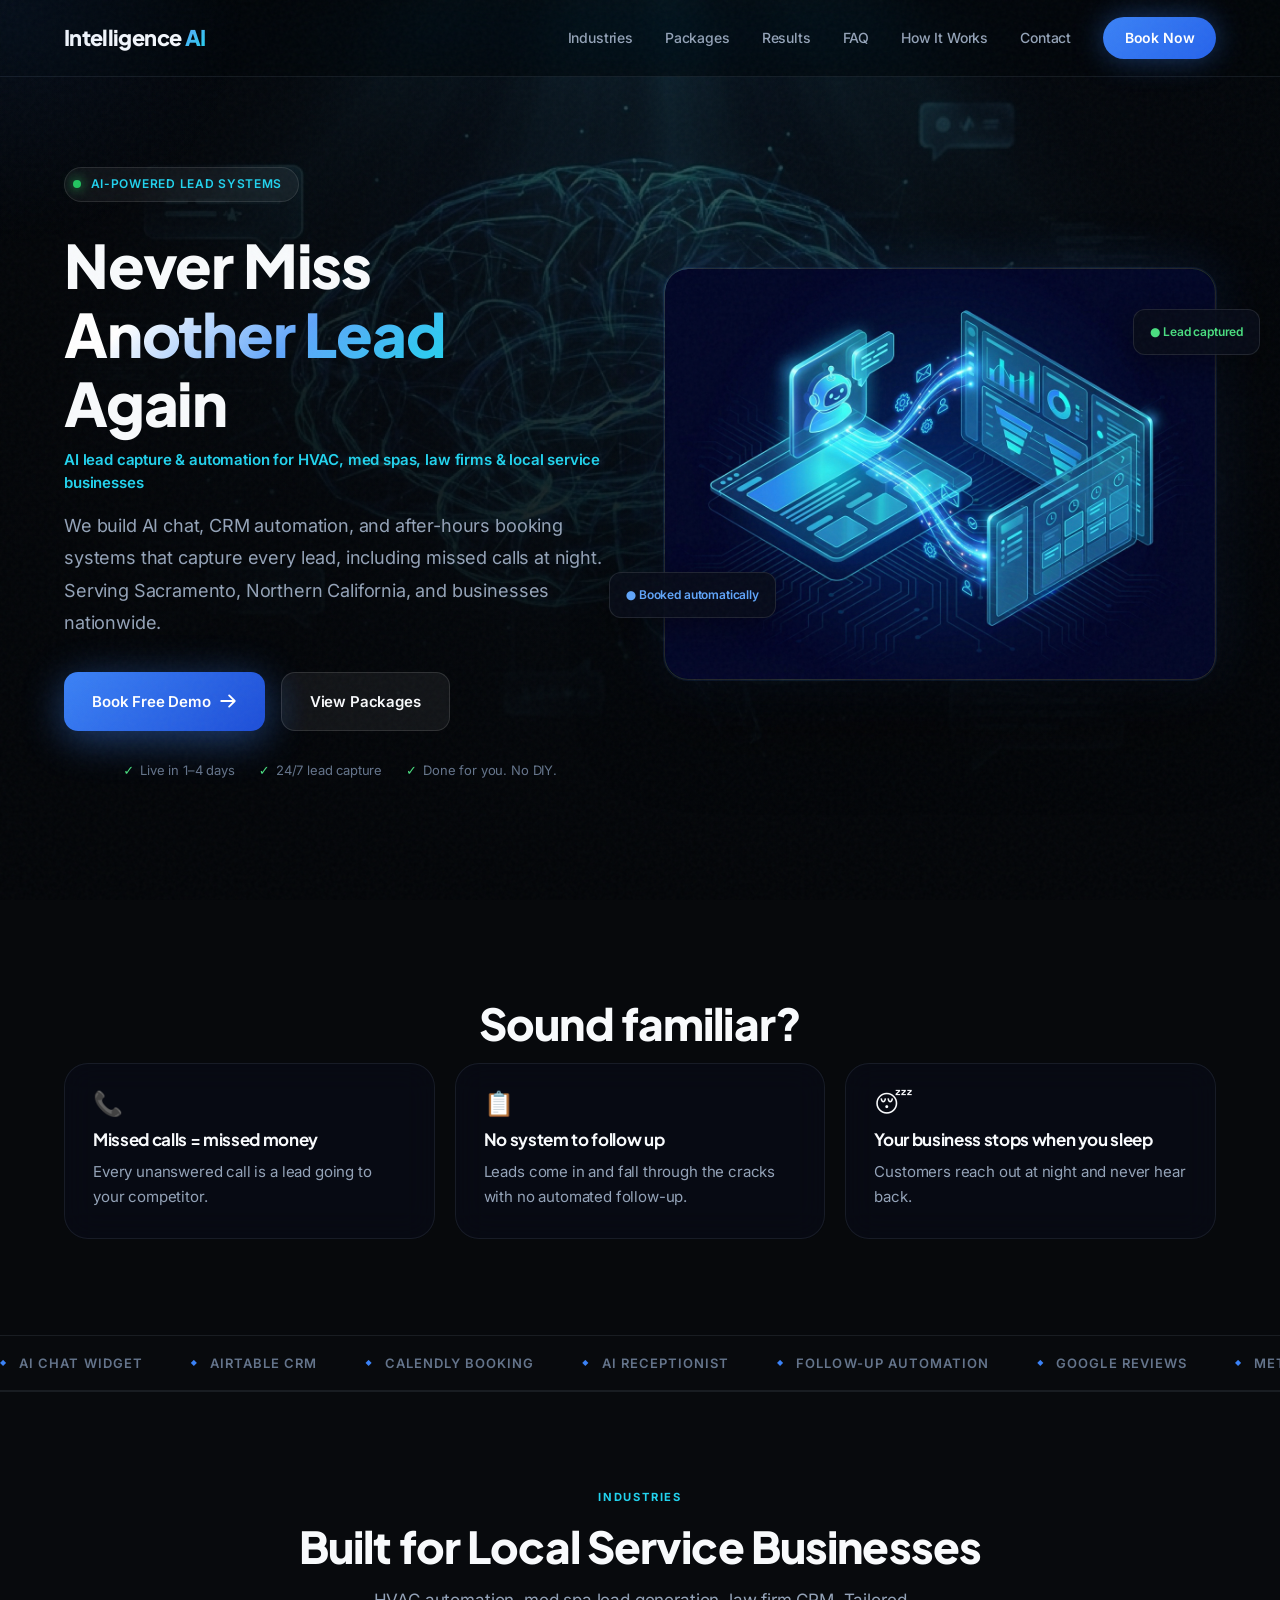
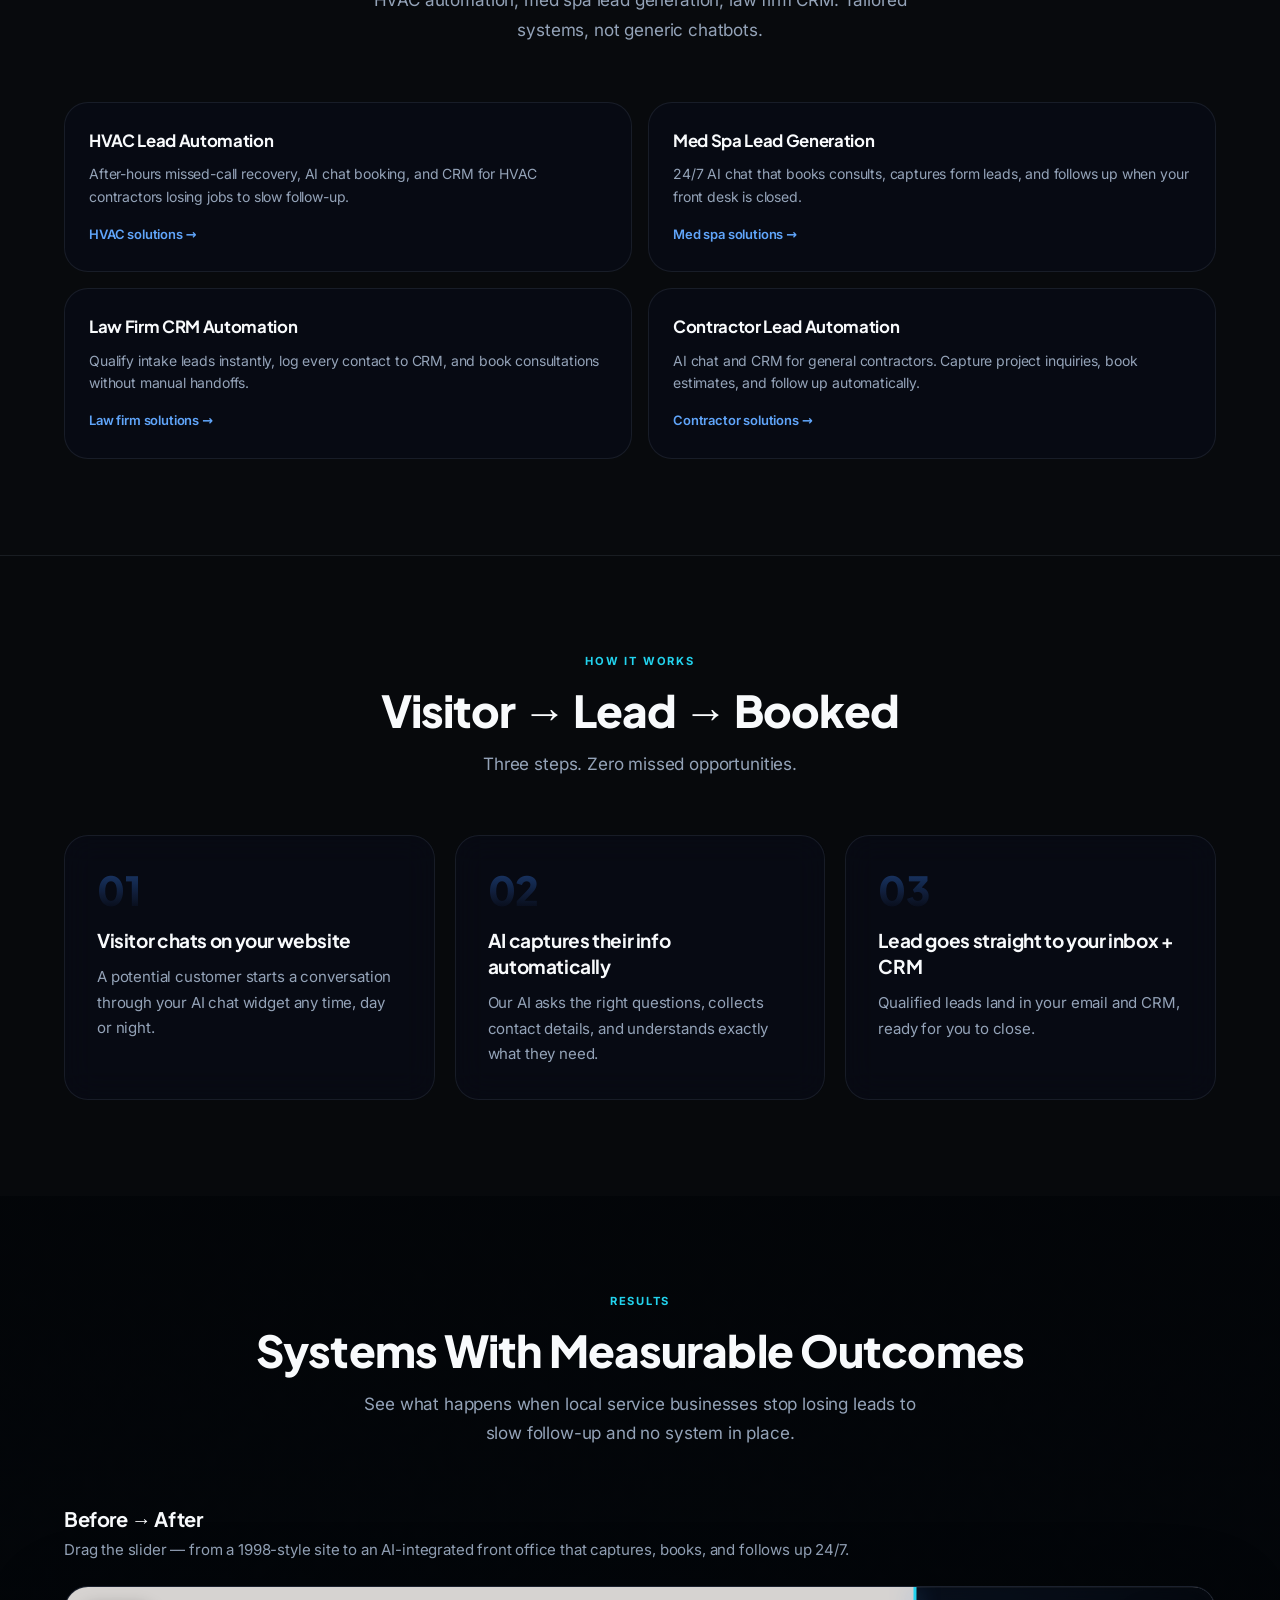
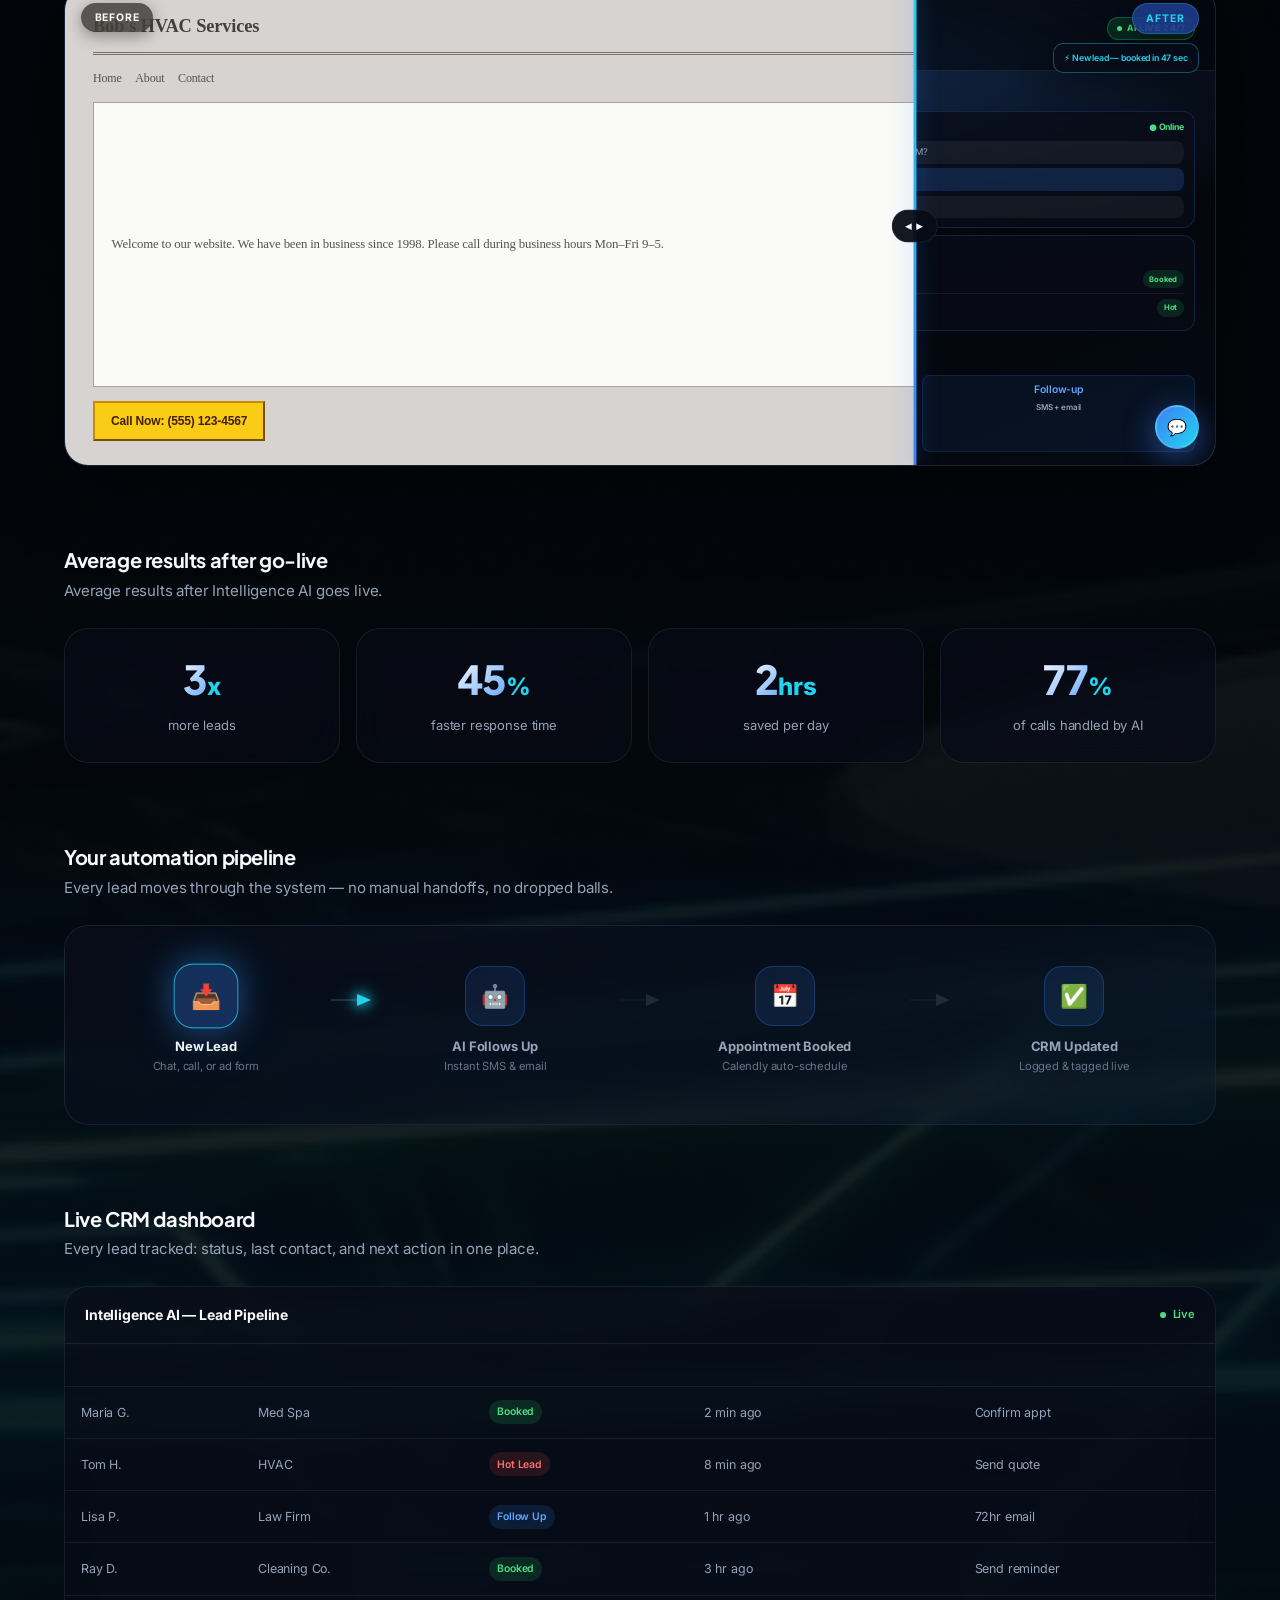
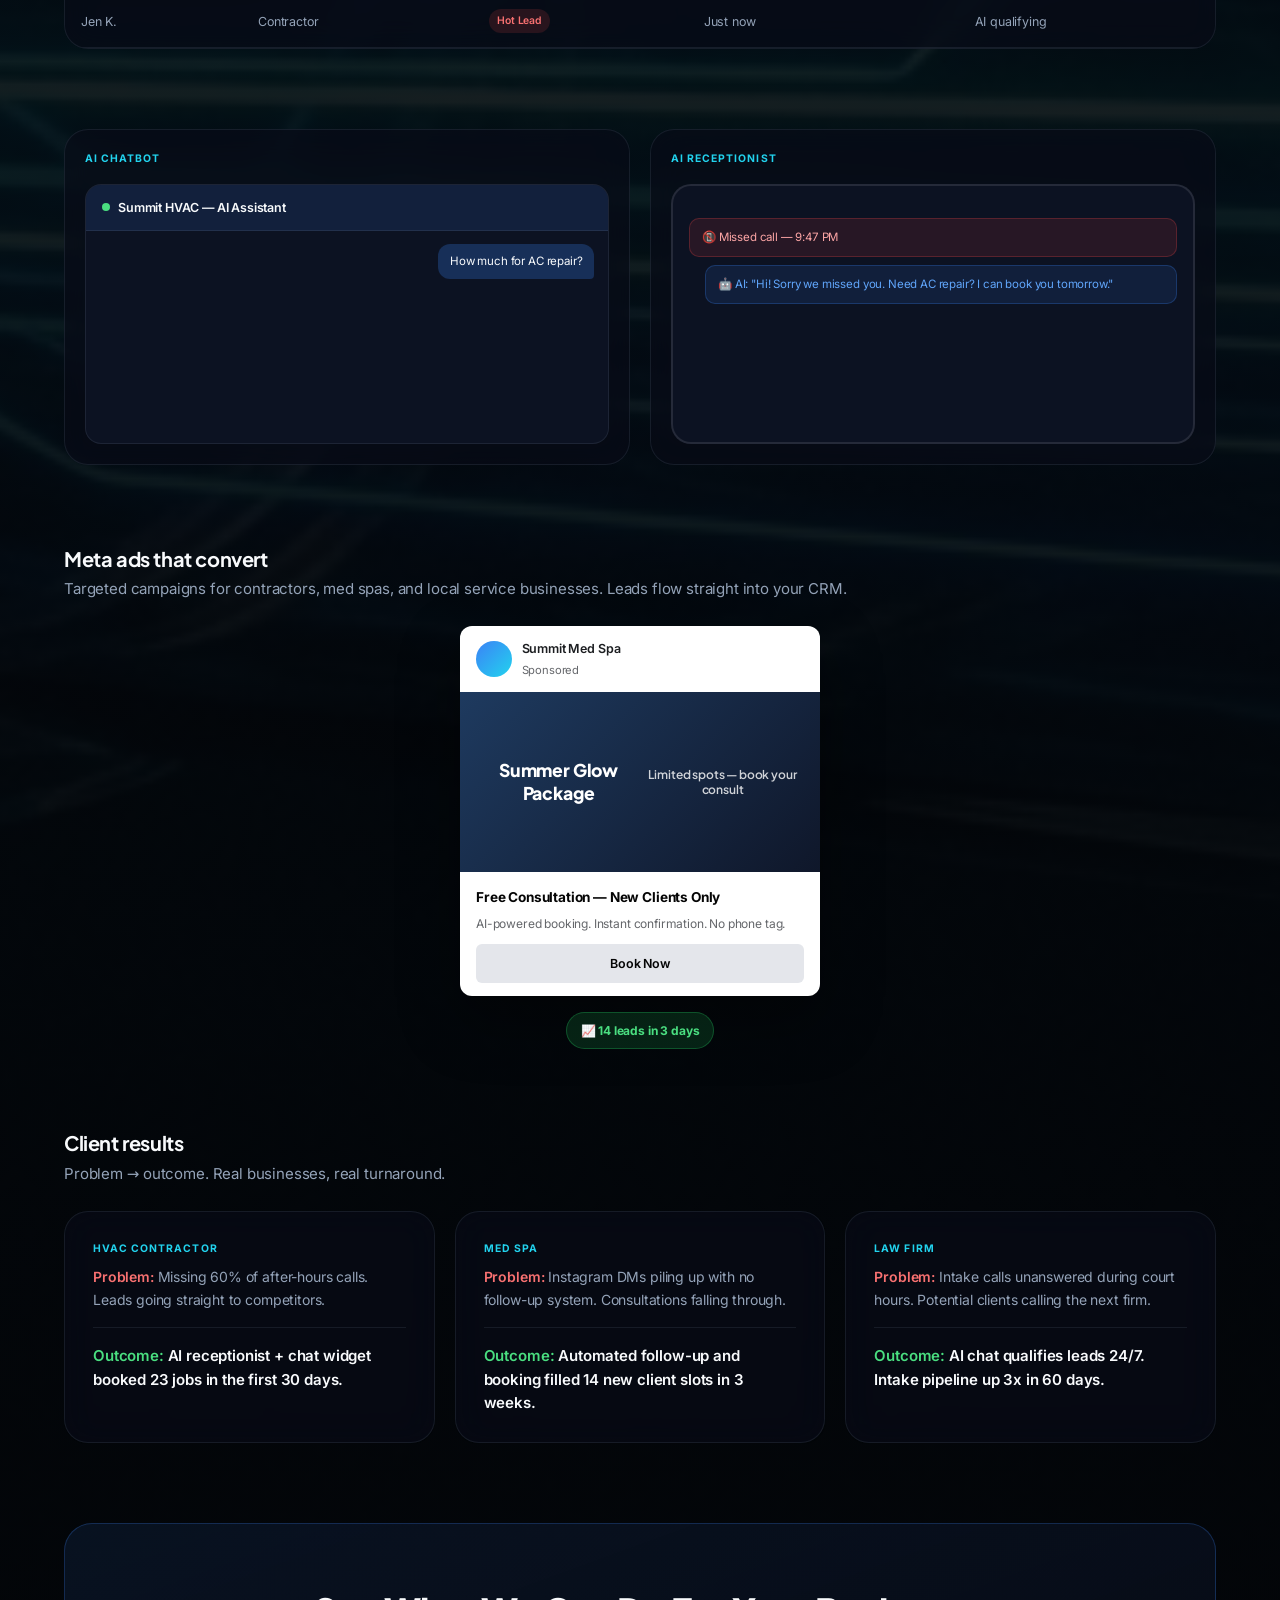
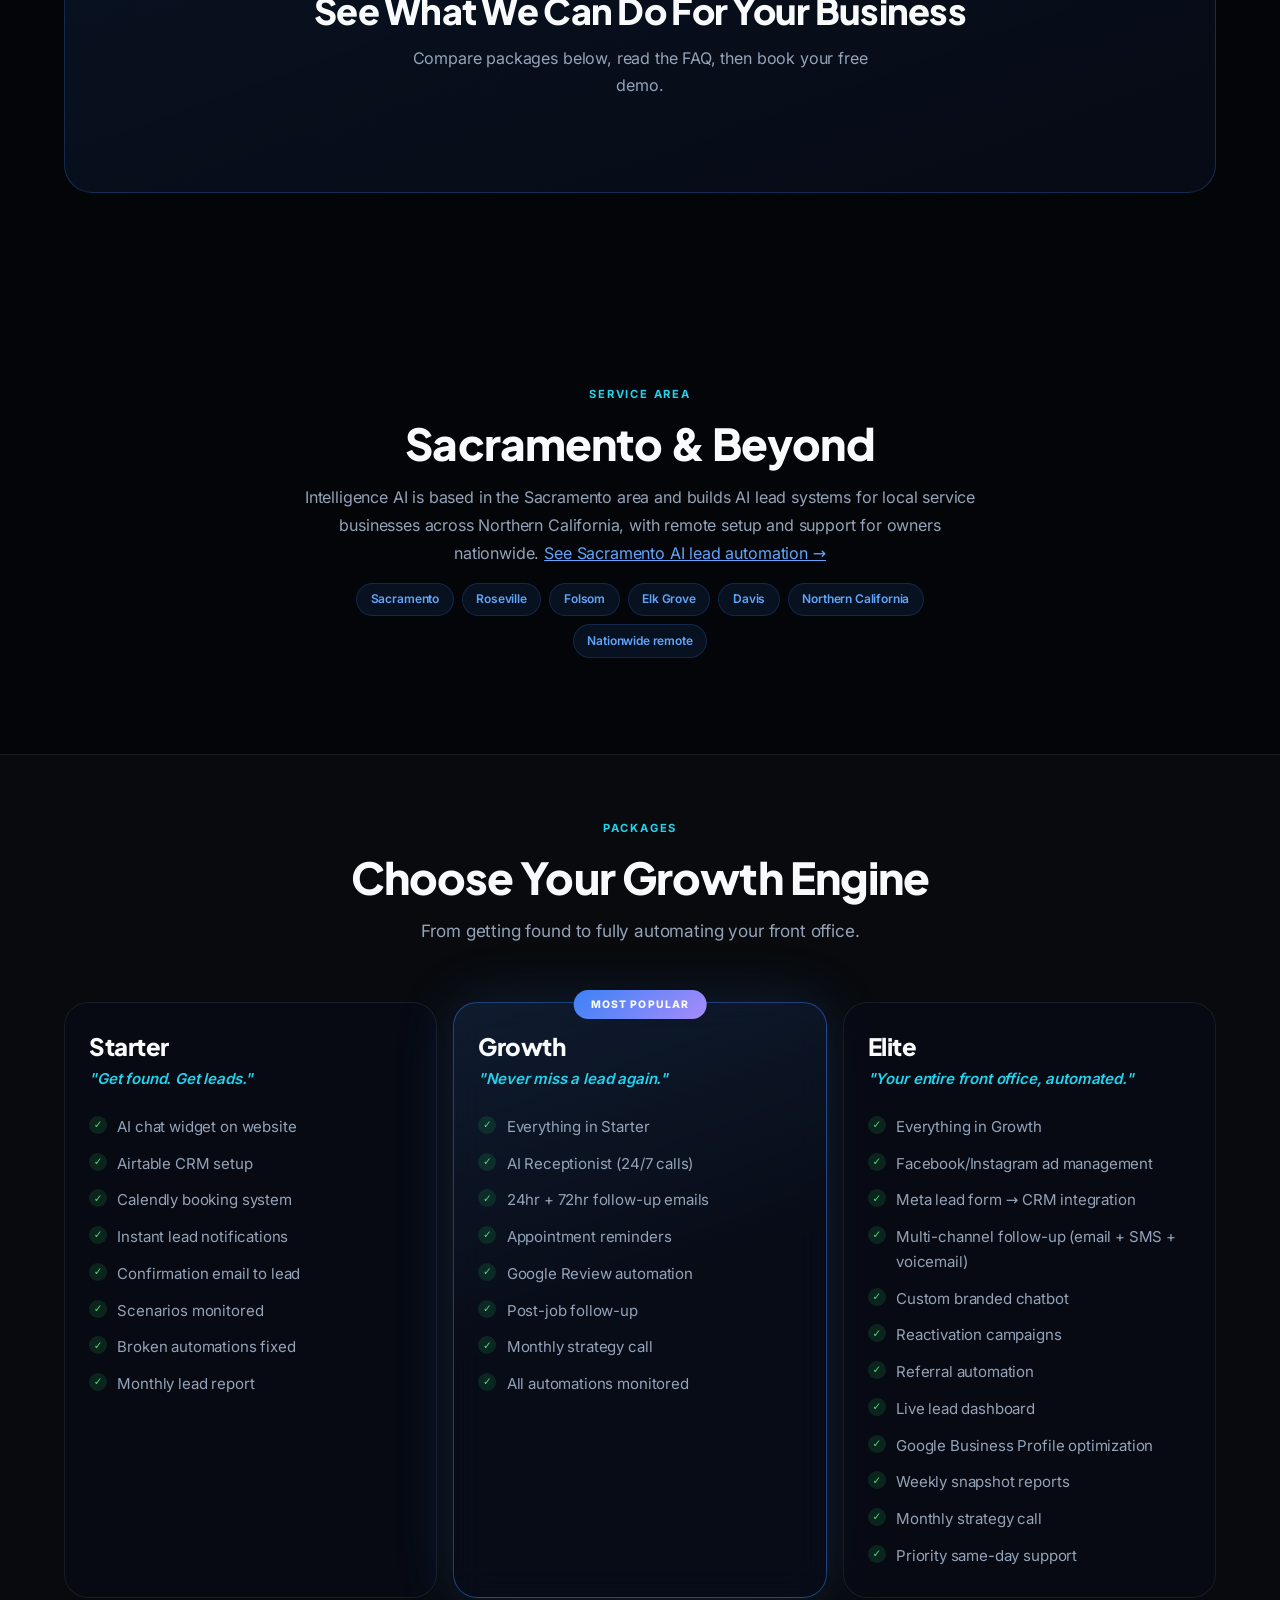
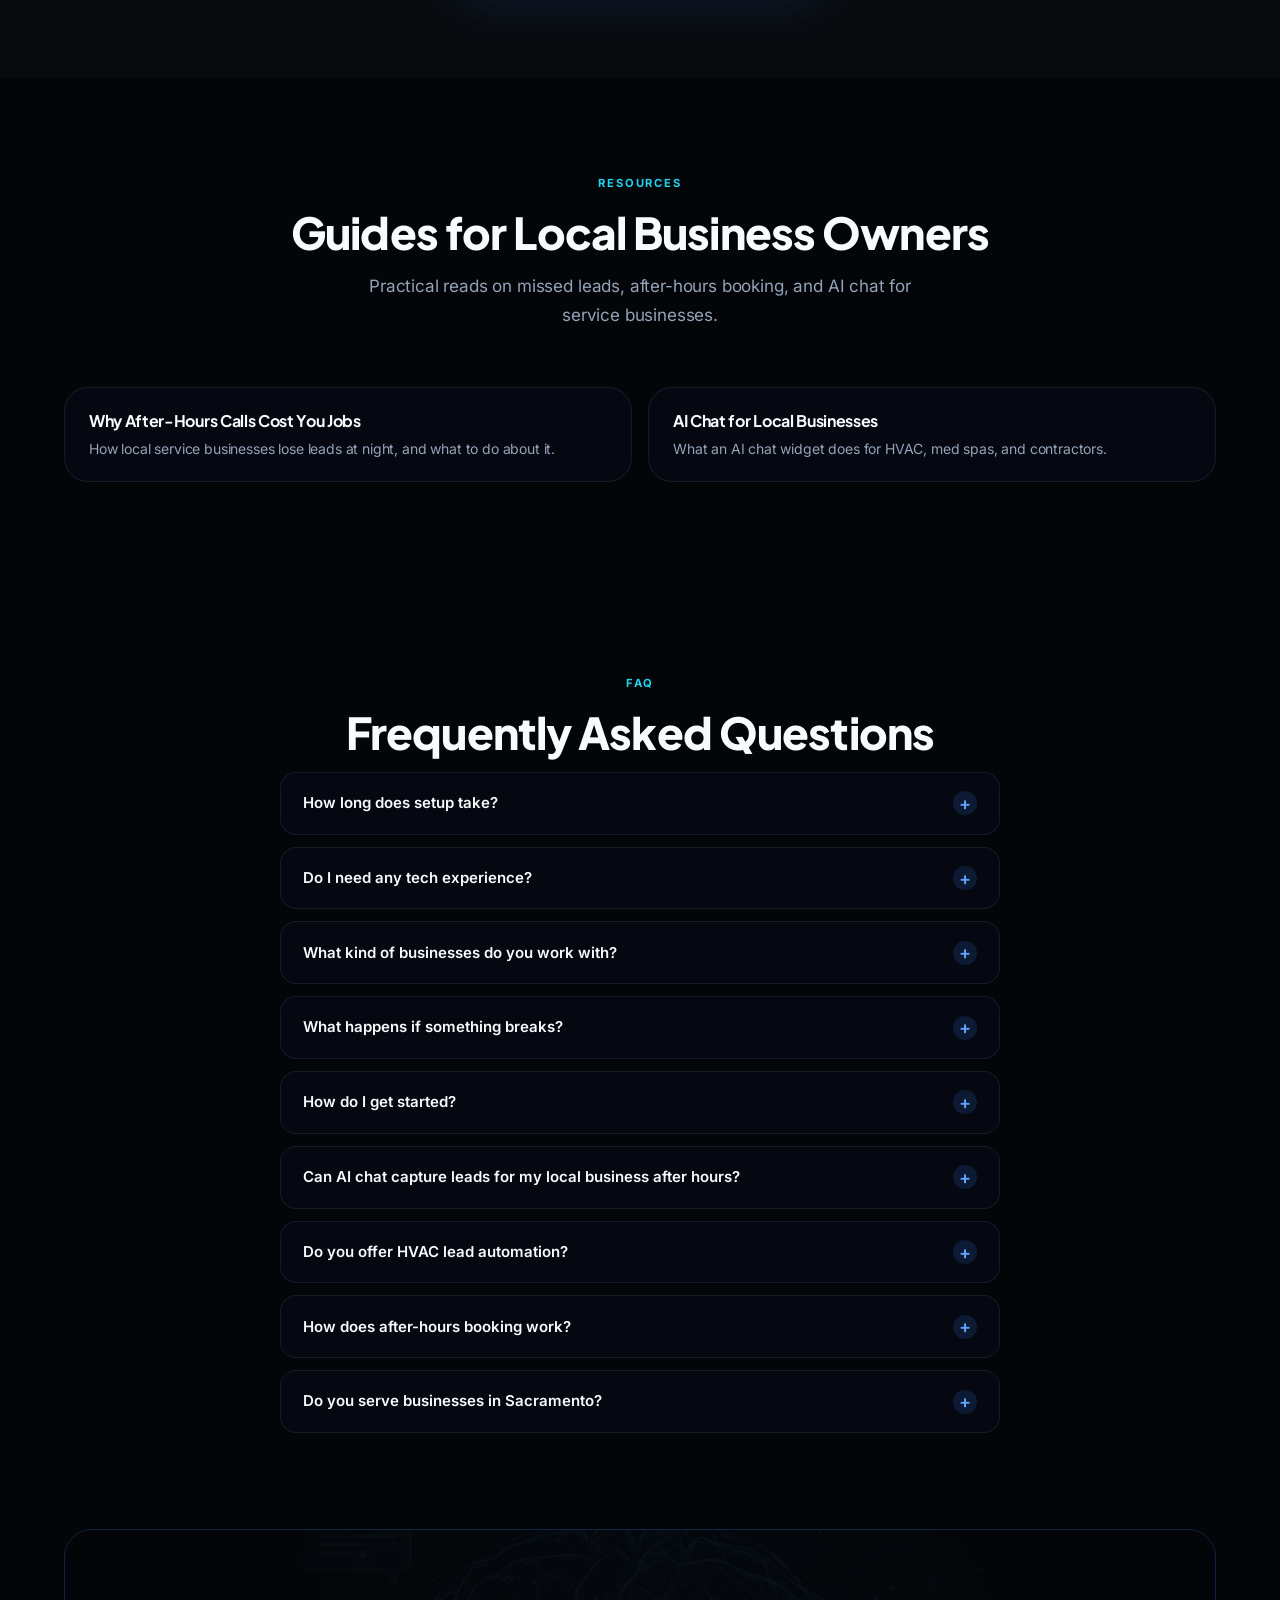
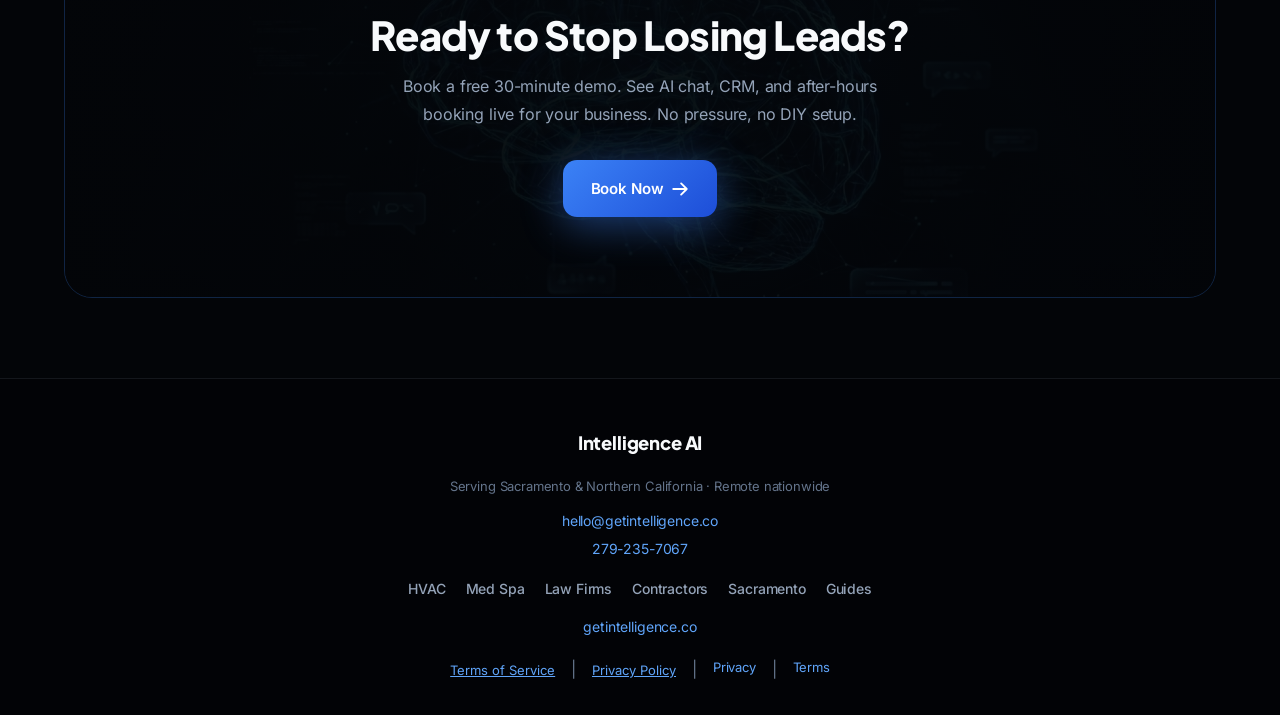
==== commit 0b102971: "Harden site after SEO, security, and copy audit pass 2. Add CSP and privacy/terms pages on all widge" ====
--- a/index.html
+++ b/index.html
@@ -4,9 +4,10 @@
   <meta charset="UTF-8">
   <meta name="viewport" content="width=device-width, initial-scale=1.0">
   <title>Intelligence AI — AI Chat &amp; Lead Automation for HVAC &amp; Local Businesses</title>
-  <meta name="description" content="AI chat, CRM, and after-hours booking automation for local service businesses in Sacramento and nationwide. Stop missing leads — HVAC, med spas, law firms, contractors. Live in 1–4 days.">
+  <meta name="description" content="AI chat, CRM, and after-hours booking automation for local service businesses in Sacramento and nationwide. Stop missing leads: HVAC, med spas, law firms, contractors. Live in 1–4 days.">
   <meta name="robots" content="index, follow">
   <meta name="theme-color" content="#030508">
+  <meta http-equiv="Content-Security-Policy" content="default-src 'self'; script-src 'self' 'unsafe-inline' https://widgets.leadconnectorhq.com https://stcdn.leadconnectorhq.com https://services.leadconnectorhq.com; style-src 'self' 'unsafe-inline'; img-src 'self' data: https:; font-src 'self'; connect-src 'self' https://widgets.leadconnectorhq.com https://services.leadconnectorhq.com https://*.leadconnectorhq.com; frame-src https://widgets.leadconnectorhq.com https://calendly.com https://*.calendly.com;">
   <link rel="canonical" href="https://getintelligence.co/">
   <meta property="og:type" content="website">
   <meta property="og:url" content="https://getintelligence.co/">
@@ -24,13 +25,13 @@
     "mainEntity": [
       {"@type": "Question", "name": "How long does setup take?", "acceptedAnswer": {"@type": "Answer", "text": "Most systems go live within 1–4 days."}},
       {"@type": "Question", "name": "Do I need any tech experience?", "acceptedAnswer": {"@type": "Answer", "text": "None at all. We handle everything end to end."}},
-      {"@type": "Question", "name": "What kind of businesses do you work with?", "acceptedAnswer": {"@type": "Answer", "text": "Local service businesses — HVAC, cleaning, med spas, law firms, contractors, and more."}},
+      {"@type": "Question", "name": "What kind of businesses do you work with?", "acceptedAnswer": {"@type": "Answer", "text": "Local service businesses: HVAC, cleaning, med spas, law firms, contractors, and more."}},
       {"@type": "Question", "name": "What happens if something breaks?", "acceptedAnswer": {"@type": "Answer", "text": "We monitor all automations 24/7 and fix issues same day on Growth and Elite plans."}},
       {"@type": "Question", "name": "How do I get started?", "acceptedAnswer": {"@type": "Answer", "text": "Book a free 30-minute demo call. We'll map out your system and show you exactly what it looks like."}},
-      {"@type": "Question", "name": "Can AI chat capture leads for my local business after hours?", "acceptedAnswer": {"@type": "Answer", "text": "Yes. Our AI chat widget works 24/7 — it qualifies visitors, collects contact info, and books appointments even when your office is closed."}},
-      {"@type": "Question", "name": "Do you offer HVAC lead automation?", "acceptedAnswer": {"@type": "Answer", "text": "Yes. We build AI chat, CRM, and booking systems for HVAC contractors — including after-hours missed-call recovery and automatic appointment scheduling."}},
-      {"@type": "Question", "name": "How does after-hours booking work?", "acceptedAnswer": {"@type": "Answer", "text": "When a lead comes in outside business hours, the AI responds instantly, asks qualifying questions, and syncs booked appointments to your Calendly and CRM — no manual follow-up required."}},
-      {"@type": "Question", "name": "Do you serve businesses in Sacramento?", "acceptedAnswer": {"@type": "Answer", "text": "Yes. We are based in the Sacramento area and work with local service businesses across Northern California and nationwide — remotely for setup and ongoing support."}}
+      {"@type": "Question", "name": "Can AI chat capture leads for my local business after hours?", "acceptedAnswer": {"@type": "Answer", "text": "Yes. Our AI chat widget works 24/7. It qualifies visitors, collects contact info, and books appointments when your office is closed."}},
+      {"@type": "Question", "name": "Do you offer HVAC lead automation?", "acceptedAnswer": {"@type": "Answer", "text": "Yes. We build AI chat, CRM, and booking systems for HVAC contractors, including after-hours missed-call recovery and automatic appointment scheduling."}},
+      {"@type": "Question", "name": "How does after-hours booking work?", "acceptedAnswer": {"@type": "Answer", "text": "When a lead comes in outside business hours, the AI responds instantly, asks qualifying questions, and syncs booked appointments to your Calendly and CRM. No manual follow-up required."}},
+      {"@type": "Question", "name": "Do you serve businesses in Sacramento?", "acceptedAnswer": {"@type": "Answer", "text": "Yes. We are based in the Sacramento area and work with local service businesses across Northern California and nationwide, with remote setup and ongoing support."}}
     ]
   }
   </script>
@@ -1934,7 +1935,7 @@
 
   <header id="header">
     <div class="container header-inner">
-      <a href="#" class="logo">Intelligence <span>AI</span></a>
+      <a href="/" class="logo">Intelligence <span>AI</span></a>
       <button class="nav-toggle" aria-label="Toggle navigation" aria-expanded="false">
         <svg xmlns="http://www.w3.org/2000/svg" fill="none" viewBox="0 0 24 24" stroke-width="2" stroke="currentColor" width="24" height="24">
           <path stroke-linecap="round" stroke-linejoin="round" d="M3.75 6.75h16.5M3.75 12h16.5m-16.5 5.25h16.5"/>
@@ -1965,7 +1966,7 @@
         </div>
         <h1>Never Miss<br><em>Another Lead</em> Again</h1>
         <p class="hero-seo">AI lead capture &amp; automation for HVAC, med spas, law firms &amp; local service businesses</p>
-        <p class="hero-sub">We build AI chat, CRM automation, and after-hours booking systems that capture every lead — including missed calls at night. Serving Sacramento, Northern California, and businesses nationwide.</p>
+        <p class="hero-sub">We build AI chat, CRM automation, and after-hours booking systems that capture every lead, including missed calls at night. Serving Sacramento, Northern California, and businesses nationwide.</p>
         <div class="hero-actions">
           <a href="#book" class="btn btn-primary">
             <span>Book Free Demo</span>
@@ -1976,12 +1977,12 @@
         <div class="trust-strip">
           <span>Live in 1–4 days</span>
           <span>24/7 lead capture</span>
-          <span>Done for you — no DIY</span>
+          <span>Done for you. No DIY.</span>
         </div>
       </div>
       <div class="hero-visual">
         <div class="hero-visual-frame">
-          <img src="assets/pipeline-visual.jpg" alt="AI lead automation pipeline — chat to CRM to booking" loading="eager">
+          <img src="assets/pipeline-visual.jpg" alt="AI lead automation pipeline from chat to CRM to booking" loading="eager">
         </div>
         <div class="float-card green float-card-1">● Lead captured</div>
         <div class="float-card blue float-card-2">● Booked automatically</div>
@@ -2037,7 +2038,7 @@
     <div class="container">
       <span class="section-label">Industries</span>
       <h2 class="section-title reveal">Built for Local Service Businesses</h2>
-      <p class="section-desc reveal">HVAC automation, med spa lead generation, law firm CRM — tailored systems, not generic chatbots.</p>
+      <p class="section-desc reveal">HVAC automation, med spa lead generation, law firm CRM. Tailored systems, not generic chatbots.</p>
       <div class="verticals-grid">
         <a href="hvac.html" class="vertical-card reveal">
           <h3>HVAC Lead Automation</h3>
@@ -2056,7 +2057,7 @@
         </a>
         <a href="contractors.html" class="vertical-card reveal">
           <h3>Contractor Lead Automation</h3>
-          <p>AI chat and CRM for general contractors — capture project inquiries, book estimates, and follow up automatically.</p>
+          <p>AI chat and CRM for general contractors. Capture project inquiries, book estimates, and follow up automatically.</p>
           <span class="vertical-link">Contractor solutions →</span>
         </a>
       </div>
@@ -2072,7 +2073,7 @@
         <div class="step reveal">
           <div class="step-num">01</div>
           <h3>Visitor chats on your website</h3>
-          <p>A potential customer starts a conversation through your AI chat widget — any time, day or night.</p>
+          <p>A potential customer starts a conversation through your AI chat widget any time, day or night.</p>
         </div>
         <div class="step reveal">
           <div class="step-num">02</div>
@@ -2082,7 +2083,7 @@
         <div class="step reveal">
           <div class="step-num">03</div>
           <h3>Lead goes straight to your inbox + CRM</h3>
-          <p>Qualified leads are instantly delivered to your email and CRM — ready for you to close.</p>
+          <p>Qualified leads land in your email and CRM, ready for you to close.</p>
         </div>
       </div>
     </div>
@@ -2091,7 +2092,7 @@
   <section class="results" id="results">
     <div class="container">
       <span class="section-label">Results</span>
-      <h2 class="section-title reveal">Real Systems. Real Outcomes.</h2>
+      <h2 class="section-title reveal">Systems With Measurable Outcomes</h2>
       <p class="section-desc reveal">See what happens when local service businesses stop losing leads to slow follow-up and no system in place.</p>
 
       <div class="results-block reveal">
@@ -2174,7 +2175,7 @@
       </div>
 
       <div class="results-block">
-        <h3 class="results-subtitle reveal">The numbers speak</h3>
+        <h3 class="results-subtitle reveal">Average results after go-live</h3>
         <p class="results-subdesc reveal">Average results after Intelligence AI goes live.</p>
         <div class="results-stats">
           <div class="results-stat reveal" data-stat data-count="3" data-suffix="x" data-label="more leads">
@@ -2259,7 +2260,7 @@
 
       <div class="results-block reveal">
         <h3 class="results-subtitle">Live CRM dashboard</h3>
-        <p class="results-subdesc">Every lead tracked — status, last contact, and next action in one place.</p>
+        <p class="results-subdesc">Every lead tracked: status, last contact, and next action in one place.</p>
         <div class="crm-mock" id="crm-mock">
           <div class="crm-header">
             <h4>Intelligence AI — Lead Pipeline</h4>
@@ -2309,7 +2310,7 @@
 
       <div class="results-block reveal">
         <h3 class="results-subtitle">Meta ads that convert</h3>
-        <p class="results-subdesc">Targeted campaigns for contractors, med spas, and local service businesses — leads flow straight into your CRM.</p>
+        <p class="results-subdesc">Targeted campaigns for contractors, med spas, and local service businesses. Leads flow straight into your CRM.</p>
         <div class="meta-ad-wrap" id="meta-ad-wrap">
           <div class="meta-ad">
             <div class="meta-ad-top">
@@ -2346,7 +2347,7 @@
           <div class="result-card" data-result-card>
             <div class="result-type">Law Firm</div>
             <p class="result-problem"><strong>Problem:</strong> Intake calls unanswered during court hours. Potential clients calling the next firm.</p>
-            <p class="result-outcome"><em>Outcome:</em> AI chat qualifies leads 24/7 — intake pipeline up 3x in 60 days.</p>
+            <p class="result-outcome"><em>Outcome:</em> AI chat qualifies leads 24/7. Intake pipeline up 3x in 60 days.</p>
           </div>
         </div>
       </div>
@@ -2362,7 +2363,7 @@
     <div class="container service-area reveal">
       <span class="section-label">Service Area</span>
       <h2 class="section-title">Sacramento &amp; Beyond</h2>
-      <p>Intelligence AI is based in the Sacramento area and builds AI lead systems for local service businesses across Northern California — with remote setup and support for owners nationwide. <a href="sacramento.html" style="color:var(--blue-light);">See Sacramento AI lead automation →</a></p>
+      <p>Intelligence AI is based in the Sacramento area and builds AI lead systems for local service businesses across Northern California, with remote setup and support for owners nationwide. <a href="sacramento.html" style="color:var(--blue-light);">See Sacramento AI lead automation →</a></p>
       <div class="service-area-tags">
         <span>Sacramento</span>
         <span>Roseville</span>
@@ -2443,11 +2444,11 @@
       <div class="guides-grid">
         <a href="guides/missed-leads-after-hours.html" class="guide-card reveal">
           <h3>Why After-Hours Calls Cost You Jobs</h3>
-          <p>How local service businesses lose leads at night — and what to do about it.</p>
+          <p>How local service businesses lose leads at night, and what to do about it.</p>
         </a>
         <a href="guides/ai-chatbot-local-business.html" class="guide-card reveal">
           <h3>AI Chat for Local Businesses</h3>
-          <p>What an AI chat widget actually does for HVAC, med spas, and contractors.</p>
+          <p>What an AI chat widget does for HVAC, med spas, and contractors.</p>
         </a>
       </div>
     </div>
@@ -2477,7 +2478,7 @@
             What kind of businesses do you work with?
             <span class="faq-icon" aria-hidden="true">+</span>
           </button>
-          <div class="faq-answer">Local service businesses — HVAC, cleaning, med spas, law firms, contractors, and more.</div>
+          <div class="faq-answer">Local service businesses: HVAC, cleaning, med spas, law firms, contractors, and more.</div>
         </div>
         <div class="faq-item reveal">
           <button class="faq-question" type="button" aria-expanded="false">
@@ -2498,28 +2499,28 @@
             Can AI chat capture leads for my local business after hours?
             <span class="faq-icon" aria-hidden="true">+</span>
           </button>
-          <div class="faq-answer">Yes. Our AI chat widget works 24/7 — it qualifies visitors, collects contact info, and books appointments even when your office is closed.</div>
+          <div class="faq-answer">Yes. Our AI chat widget works 24/7. It qualifies visitors, collects contact info, and books appointments when your office is closed.</div>
         </div>
         <div class="faq-item reveal">
           <button class="faq-question" type="button" aria-expanded="false">
             Do you offer HVAC lead automation?
             <span class="faq-icon" aria-hidden="true">+</span>
           </button>
-          <div class="faq-answer">Yes. We build AI chat, CRM, and booking systems for HVAC contractors — including after-hours missed-call recovery and automatic appointment scheduling.</div>
+          <div class="faq-answer">Yes. We build AI chat, CRM, and booking systems for HVAC contractors, including after-hours missed-call recovery and automatic appointment scheduling.</div>
         </div>
         <div class="faq-item reveal">
           <button class="faq-question" type="button" aria-expanded="false">
             How does after-hours booking work?
             <span class="faq-icon" aria-hidden="true">+</span>
           </button>
-          <div class="faq-answer">When a lead comes in outside business hours, the AI responds instantly, asks qualifying questions, and syncs booked appointments to your Calendly and CRM — no manual follow-up required.</div>
+          <div class="faq-answer">When a lead comes in outside business hours, the AI responds instantly, asks qualifying questions, and syncs booked appointments to your Calendly and CRM. No manual follow-up required.</div>
         </div>
         <div class="faq-item reveal">
           <button class="faq-question" type="button" aria-expanded="false">
             Do you serve businesses in Sacramento?
             <span class="faq-icon" aria-hidden="true">+</span>
           </button>
-          <div class="faq-answer">Yes. We are based in the Sacramento area and work with local service businesses across Northern California and nationwide — remotely for setup and ongoing support.</div>
+          <div class="faq-answer">Yes. We are based in the Sacramento area and work with local service businesses across Northern California and nationwide, with remote setup and ongoing support.</div>
         </div>
       </div>
     </div>
@@ -2529,7 +2530,7 @@
     <div class="cta-inner">
       <img src="assets/hero-bg.jpg" alt="" aria-hidden="true">
       <h2>Ready to Stop Losing Leads?</h2>
-      <p>Book a free 30-minute demo — see AI chat, CRM, and after-hours booking live for your business. No pressure, no DIY setup.</p>
+      <p>Book a free 30-minute demo. See AI chat, CRM, and after-hours booking live for your business. No pressure, no DIY setup.</p>
       <a href="https://calendly.com/mustafanoori071/30min" class="btn btn-primary" target="_blank" rel="noopener noreferrer">
         <span>Book Now</span>
         <svg xmlns="http://www.w3.org/2000/svg" fill="none" viewBox="0 0 24 24" stroke-width="2.5" stroke="currentColor"><path stroke-linecap="round" stroke-linejoin="round" d="M13.5 4.5 21 12m0 0-7.5 7.5M21 12H3"/></svg>
@@ -2558,6 +2559,10 @@
         <button type="button" data-legal-open="tos">Terms of Service</button>
         <span class="footer-separator">|</span>
         <button type="button" data-legal-open="privacy">Privacy Policy</button>
+        <span class="footer-separator">|</span>
+        <a href="privacy.html" style="color:var(--blue-light);font-size:0.8125rem;text-decoration:none;">Privacy</a>
+        <span class="footer-separator">|</span>
+        <a href="terms.html" style="color:var(--blue-light);font-size:0.8125rem;text-decoration:none;">Terms</a>
       </div>
     </div>
   </footer>
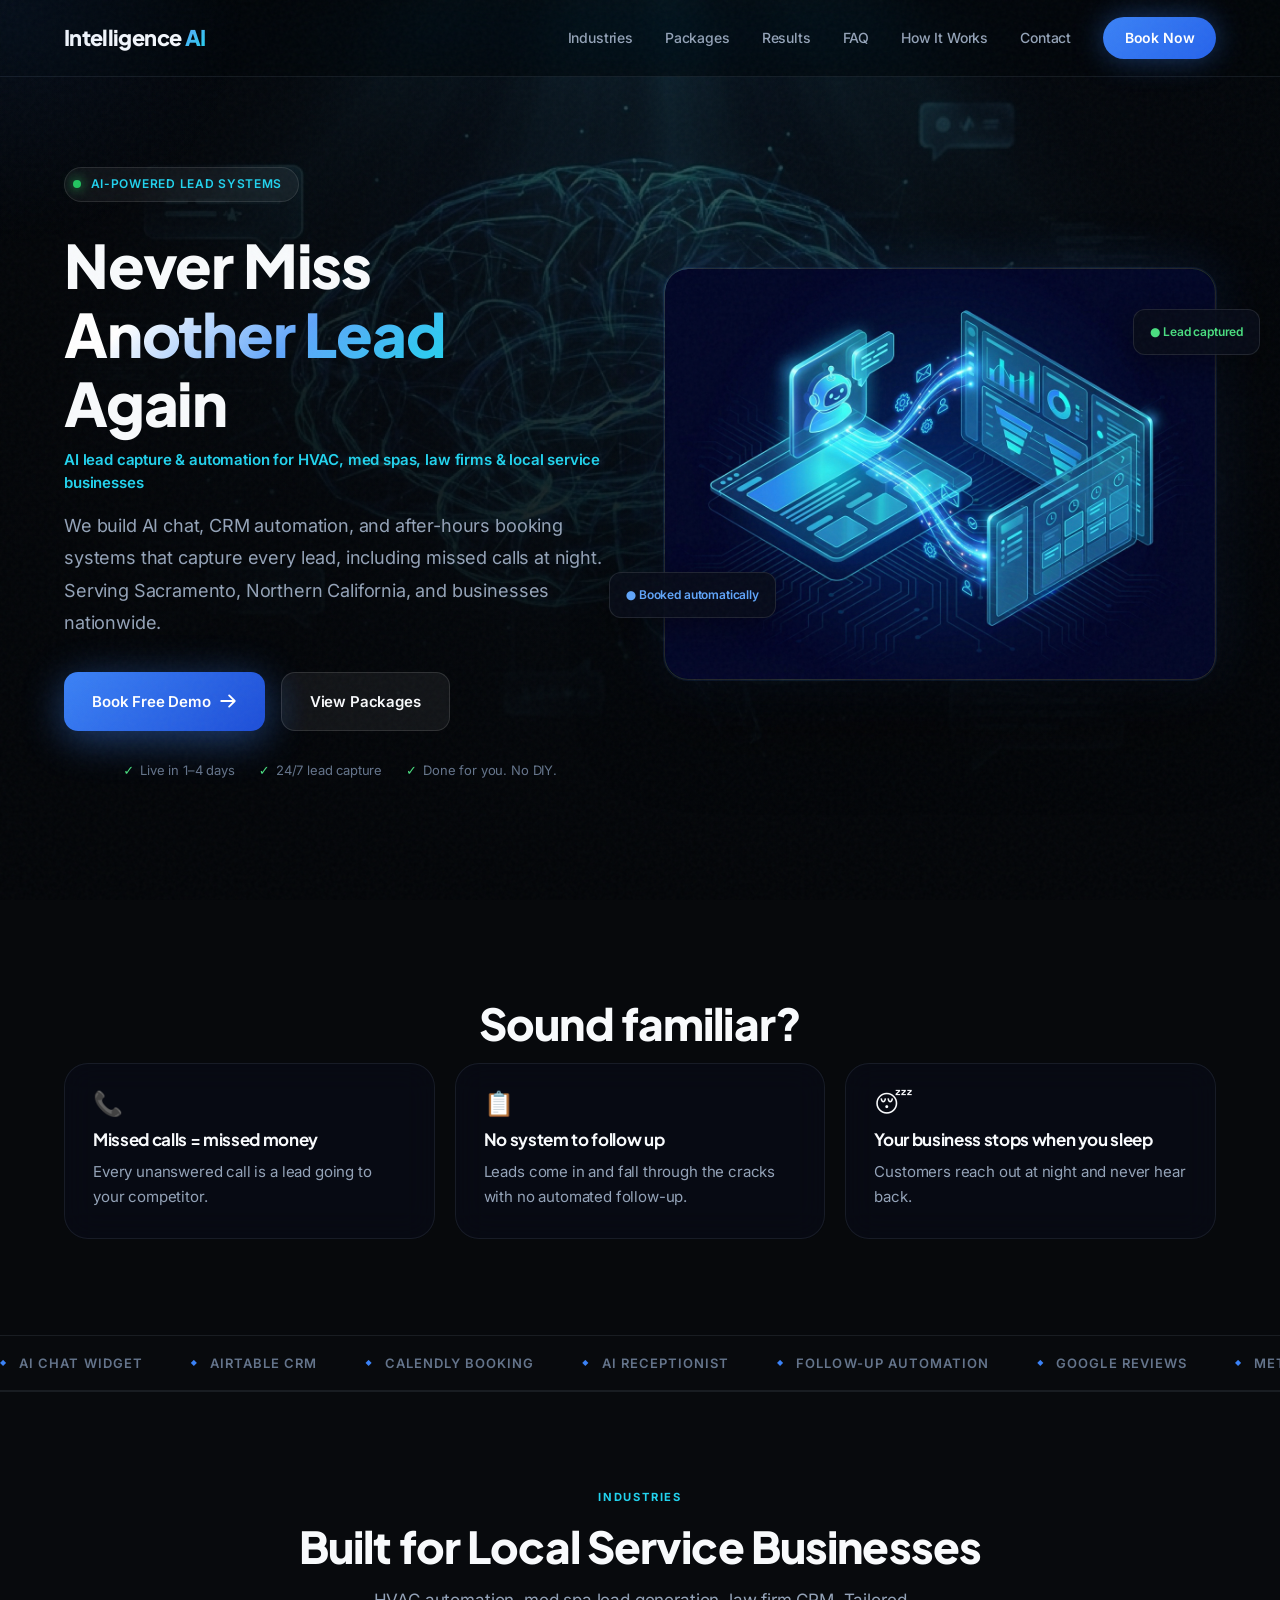
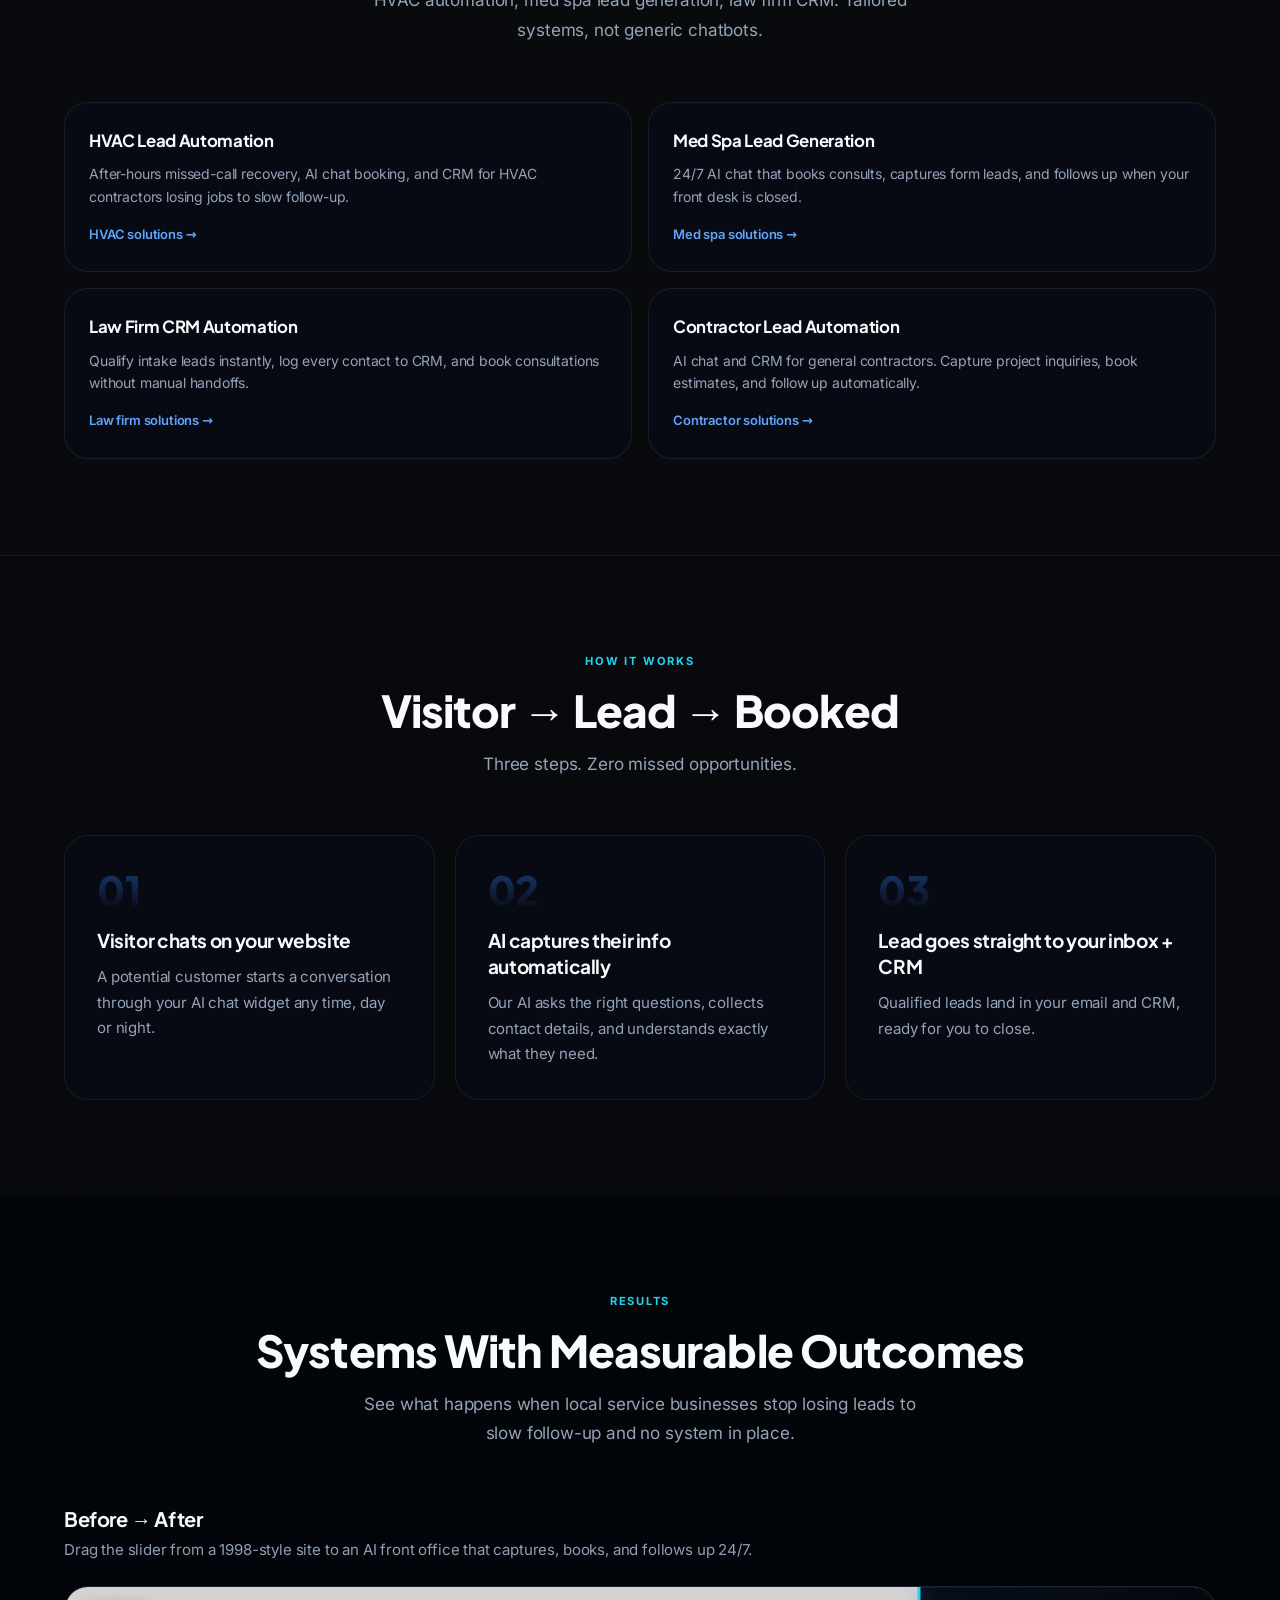
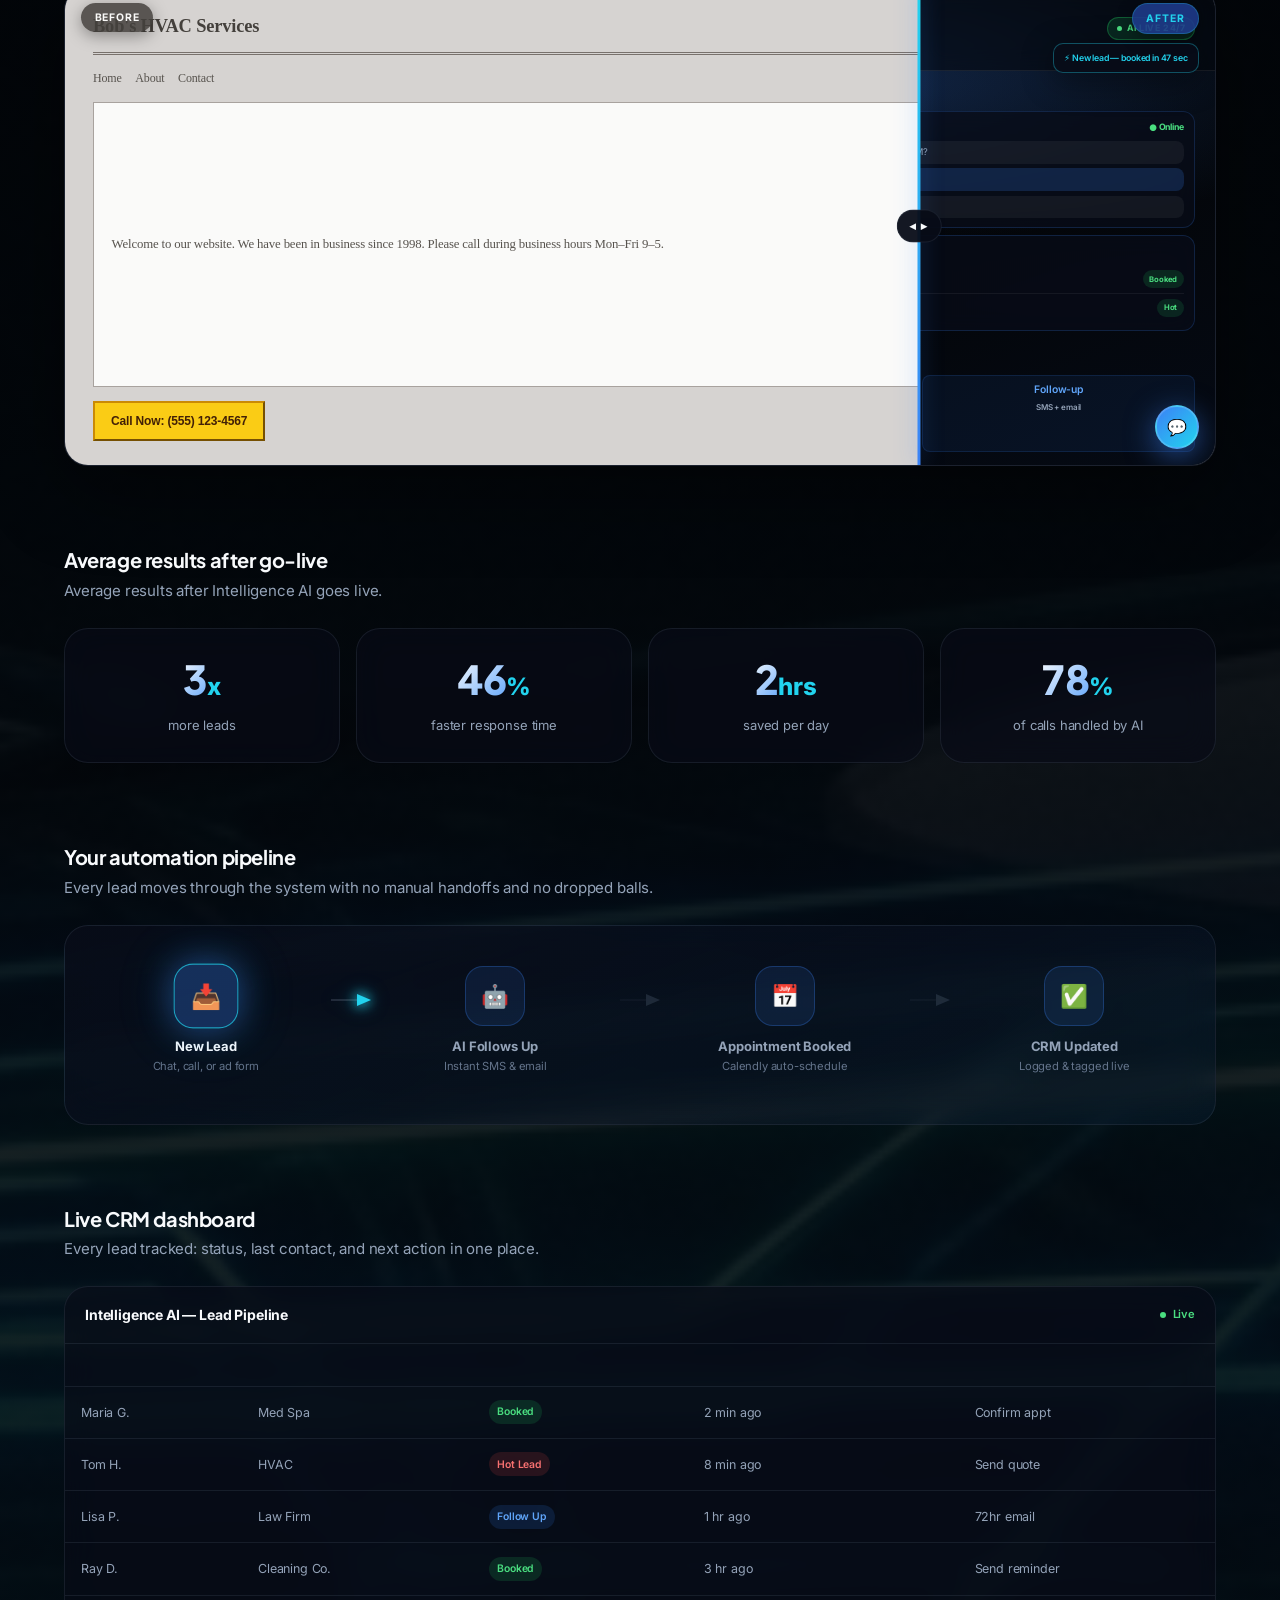
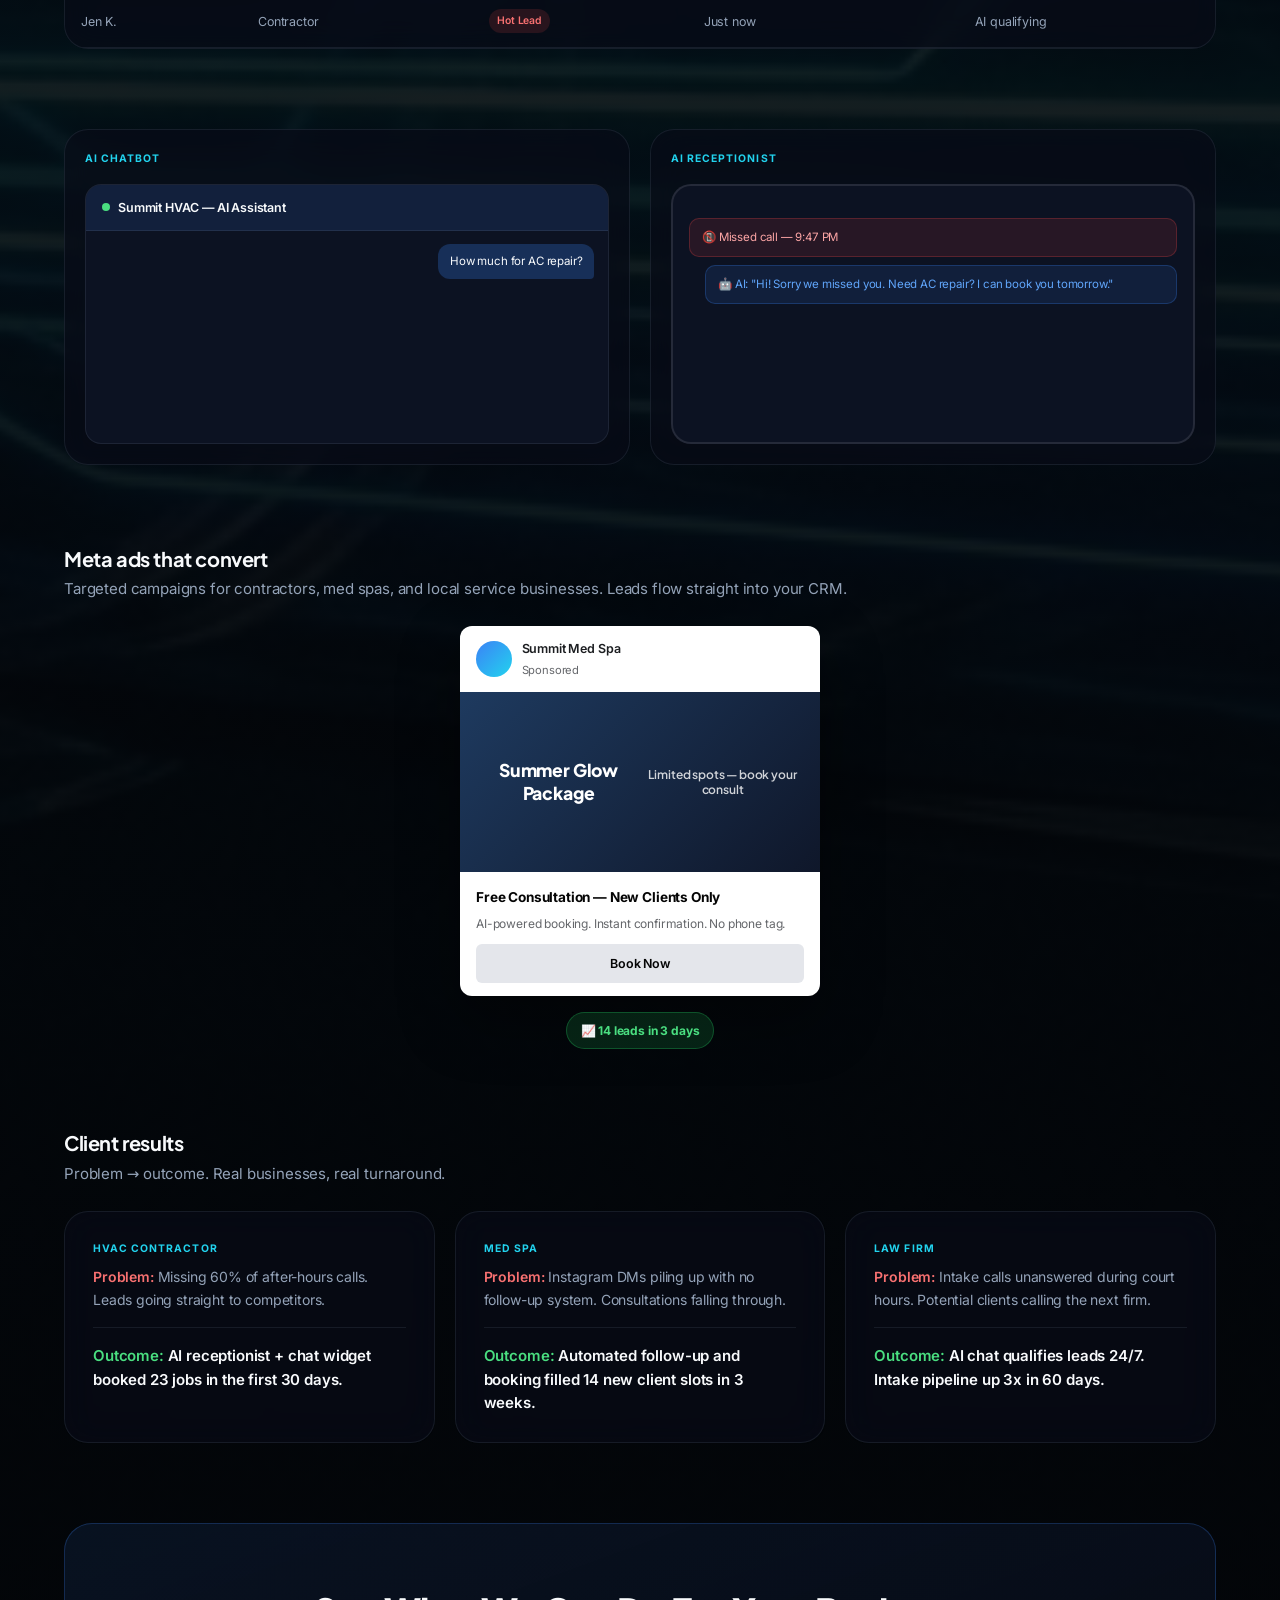
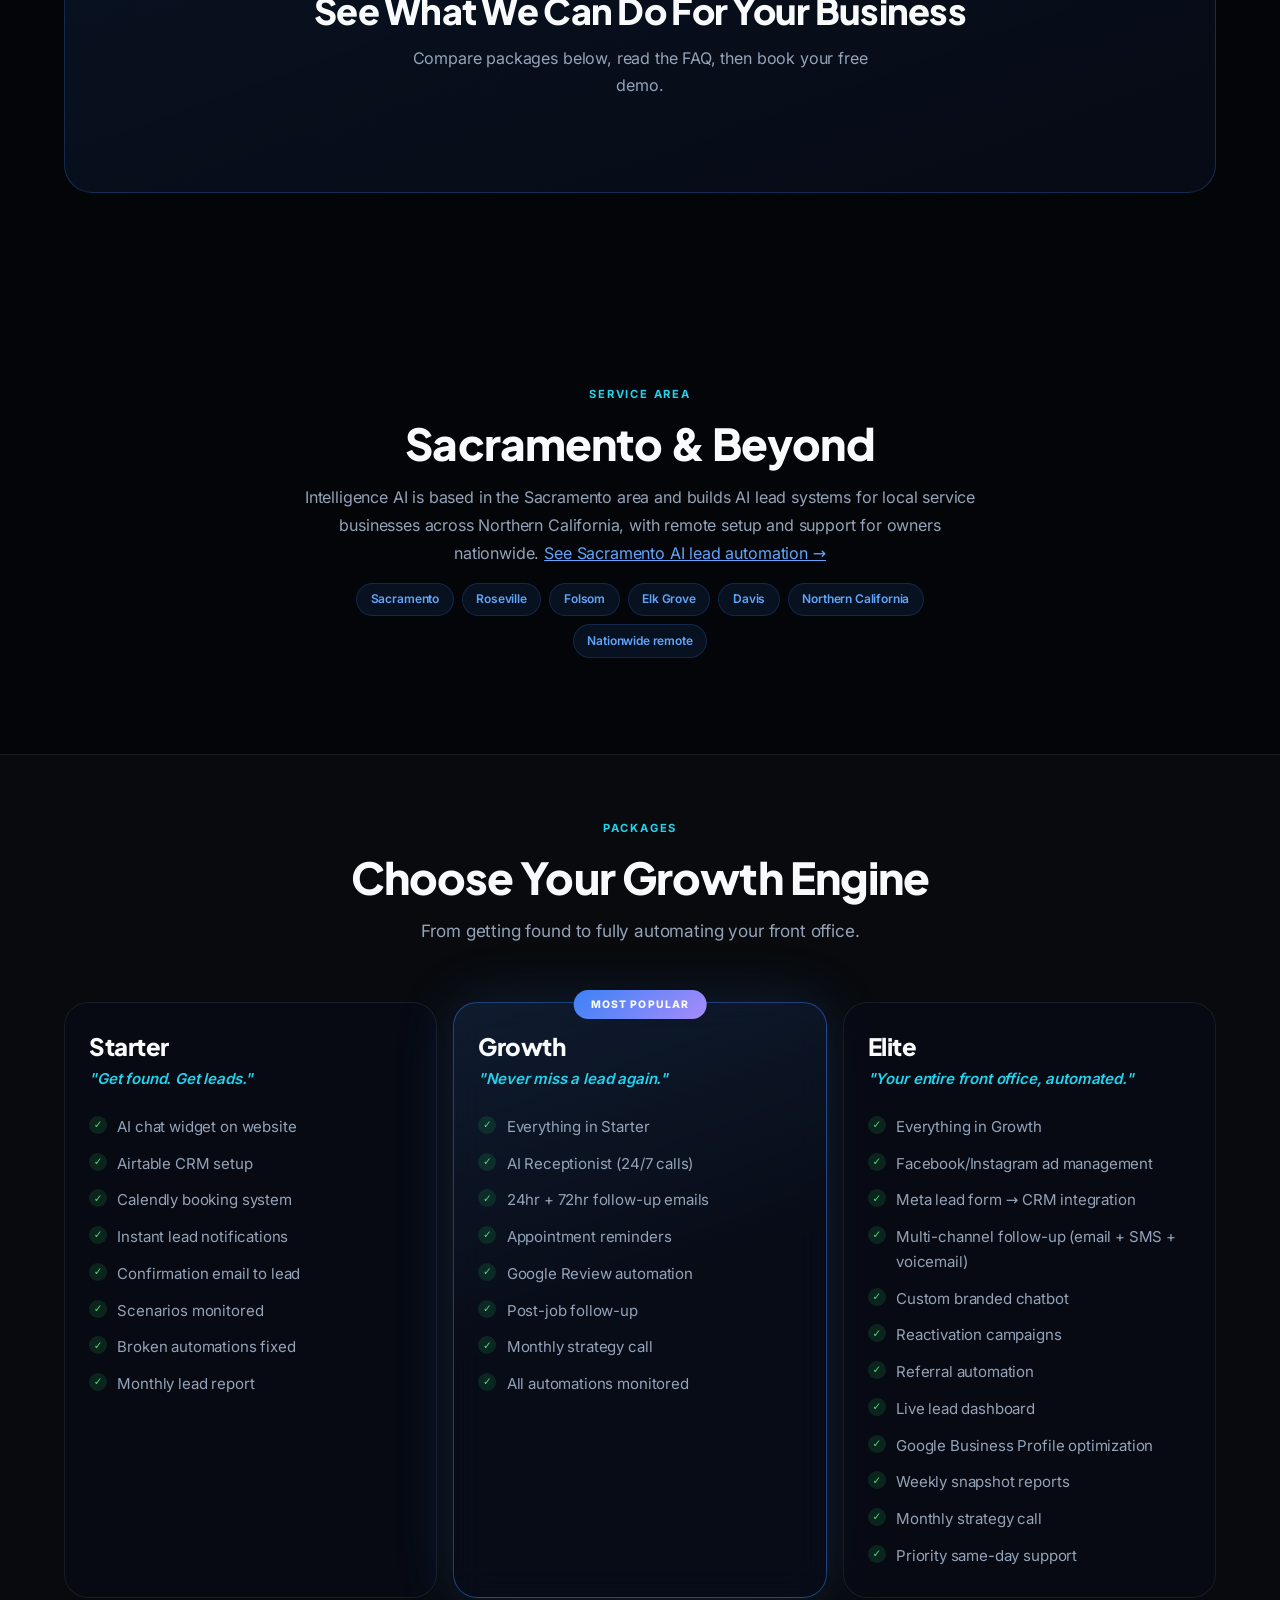
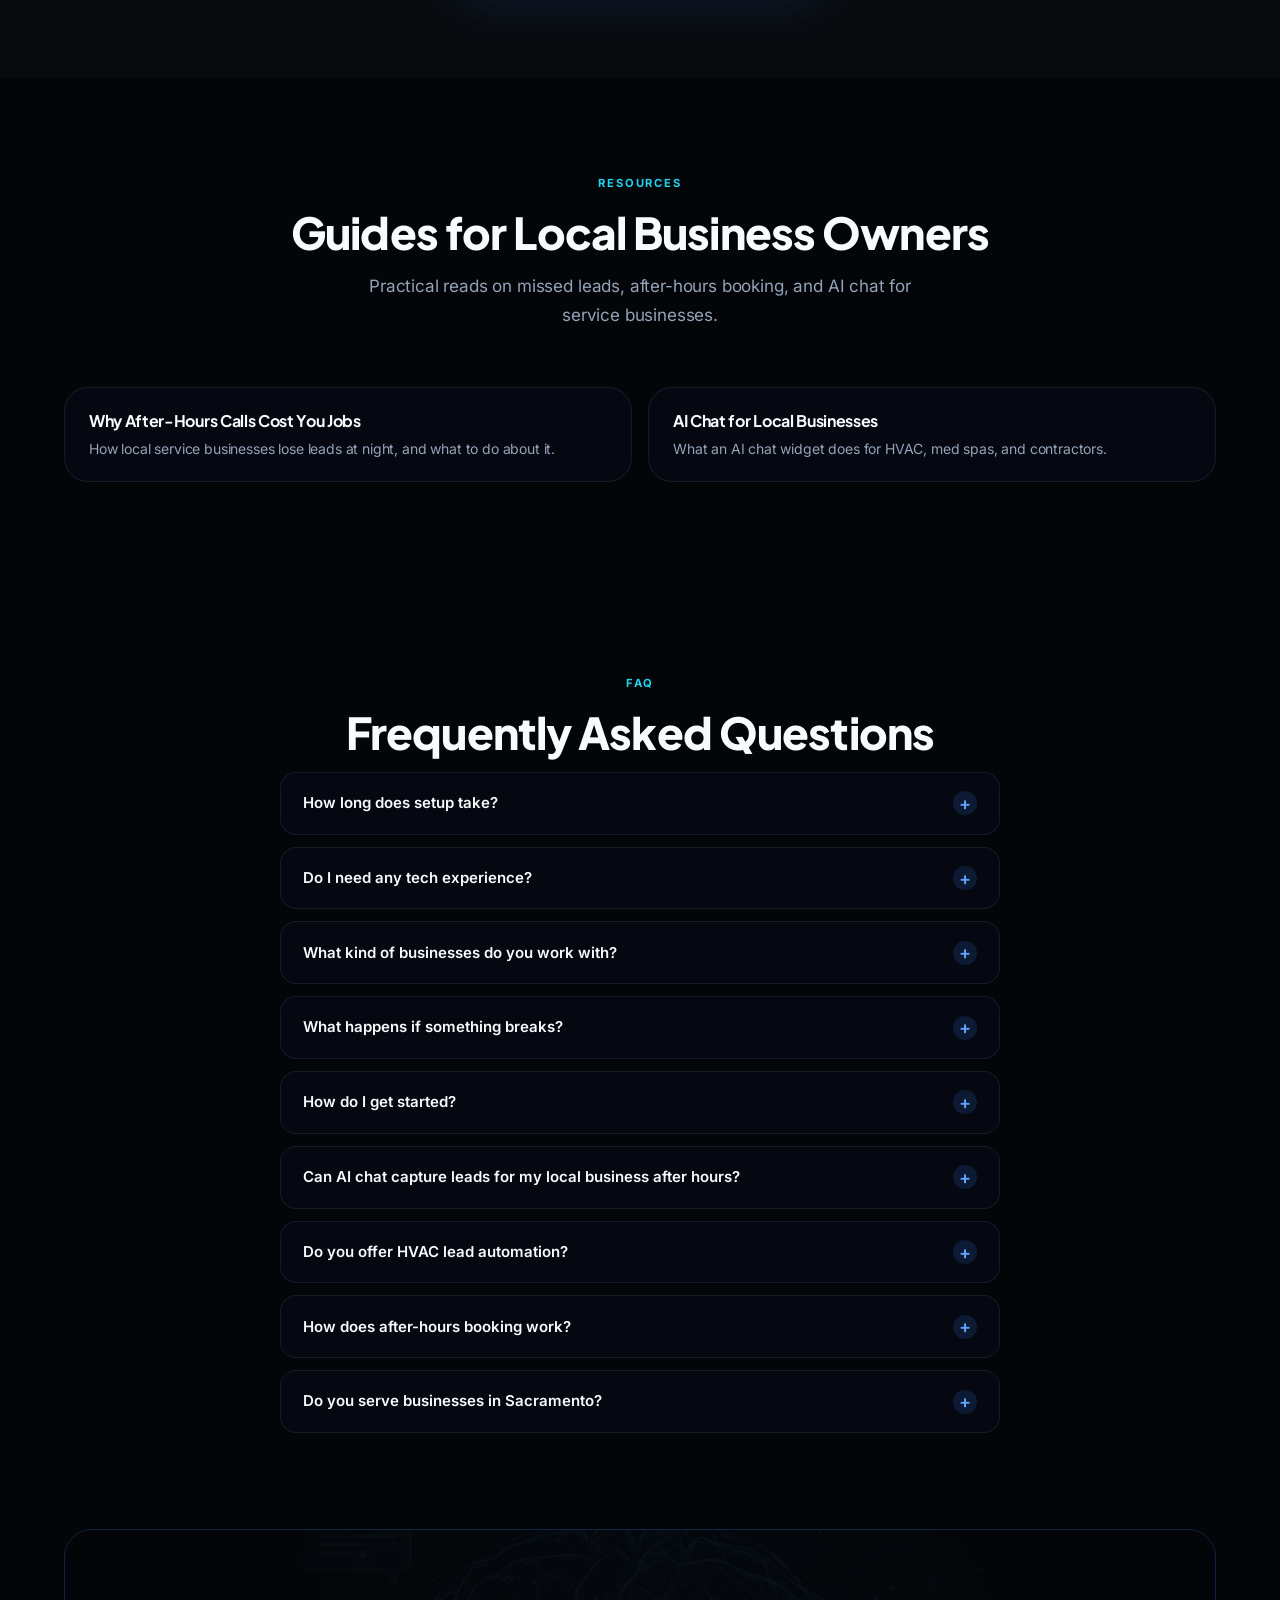
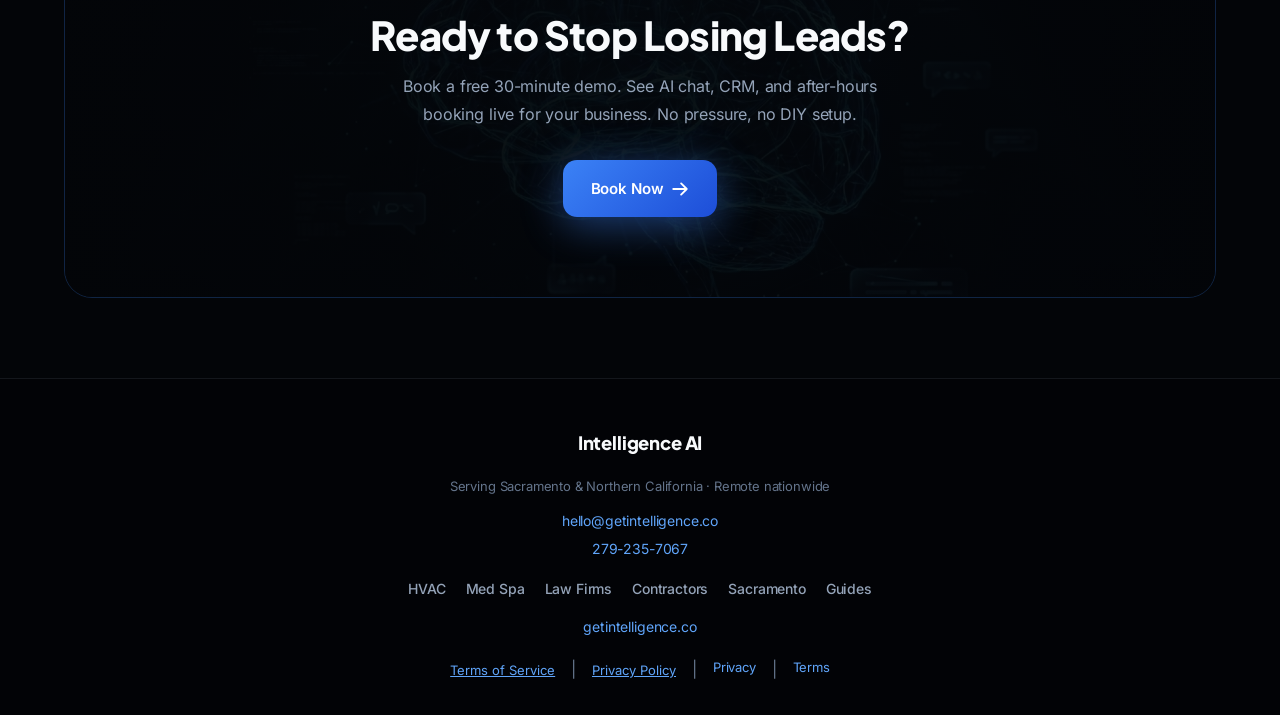
==== commit 49d86ad3: "Complete SEO audit pass 2 schema and metadata fixes. Add Service schema on vertical pages, sync FAQ " ====
--- a/index.html
+++ b/index.html
@@ -2097,7 +2097,7 @@
 
       <div class="results-block reveal">
         <h3 class="results-subtitle">Before → After</h3>
-        <p class="results-subdesc">Drag the slider — from a 1998-style site to an AI-integrated front office that captures, books, and follows up 24/7.</p>
+        <p class="results-subdesc">Drag the slider from a 1998-style site to an AI front office that captures, books, and follows up 24/7.</p>
         <div class="ba-wrap" id="ba-slider">
           <span class="ba-label ba-label-before">Before</span>
           <span class="ba-label ba-label-after">After</span>
@@ -2199,7 +2199,7 @@
 
       <div class="results-block reveal">
         <h3 class="results-subtitle">Your automation pipeline</h3>
-        <p class="results-subdesc">Every lead moves through the system — no manual handoffs, no dropped balls.</p>
+        <p class="results-subdesc">Every lead moves through the system with no manual handoffs and no dropped balls.</p>
         <div class="pipeline-wrap" id="pipeline">
           <svg width="0" height="0" style="position:absolute" aria-hidden="true">
             <defs>
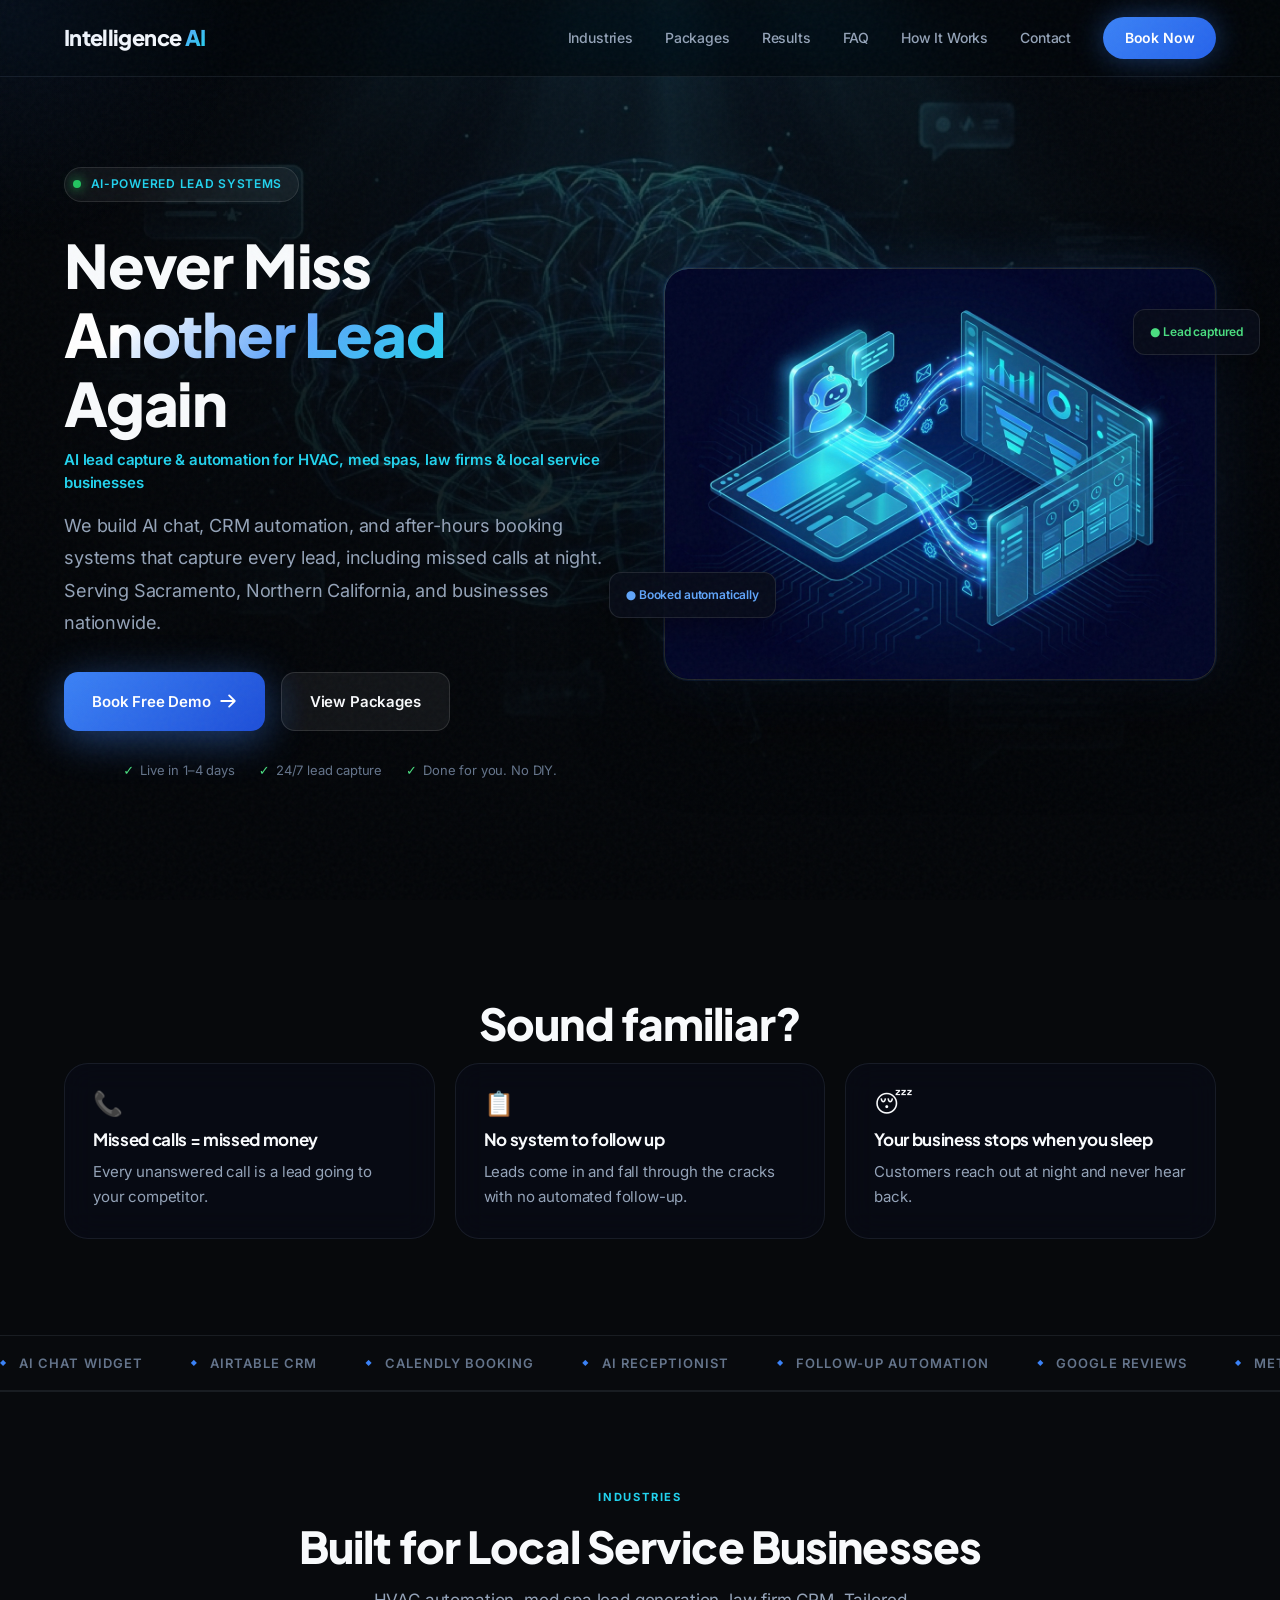
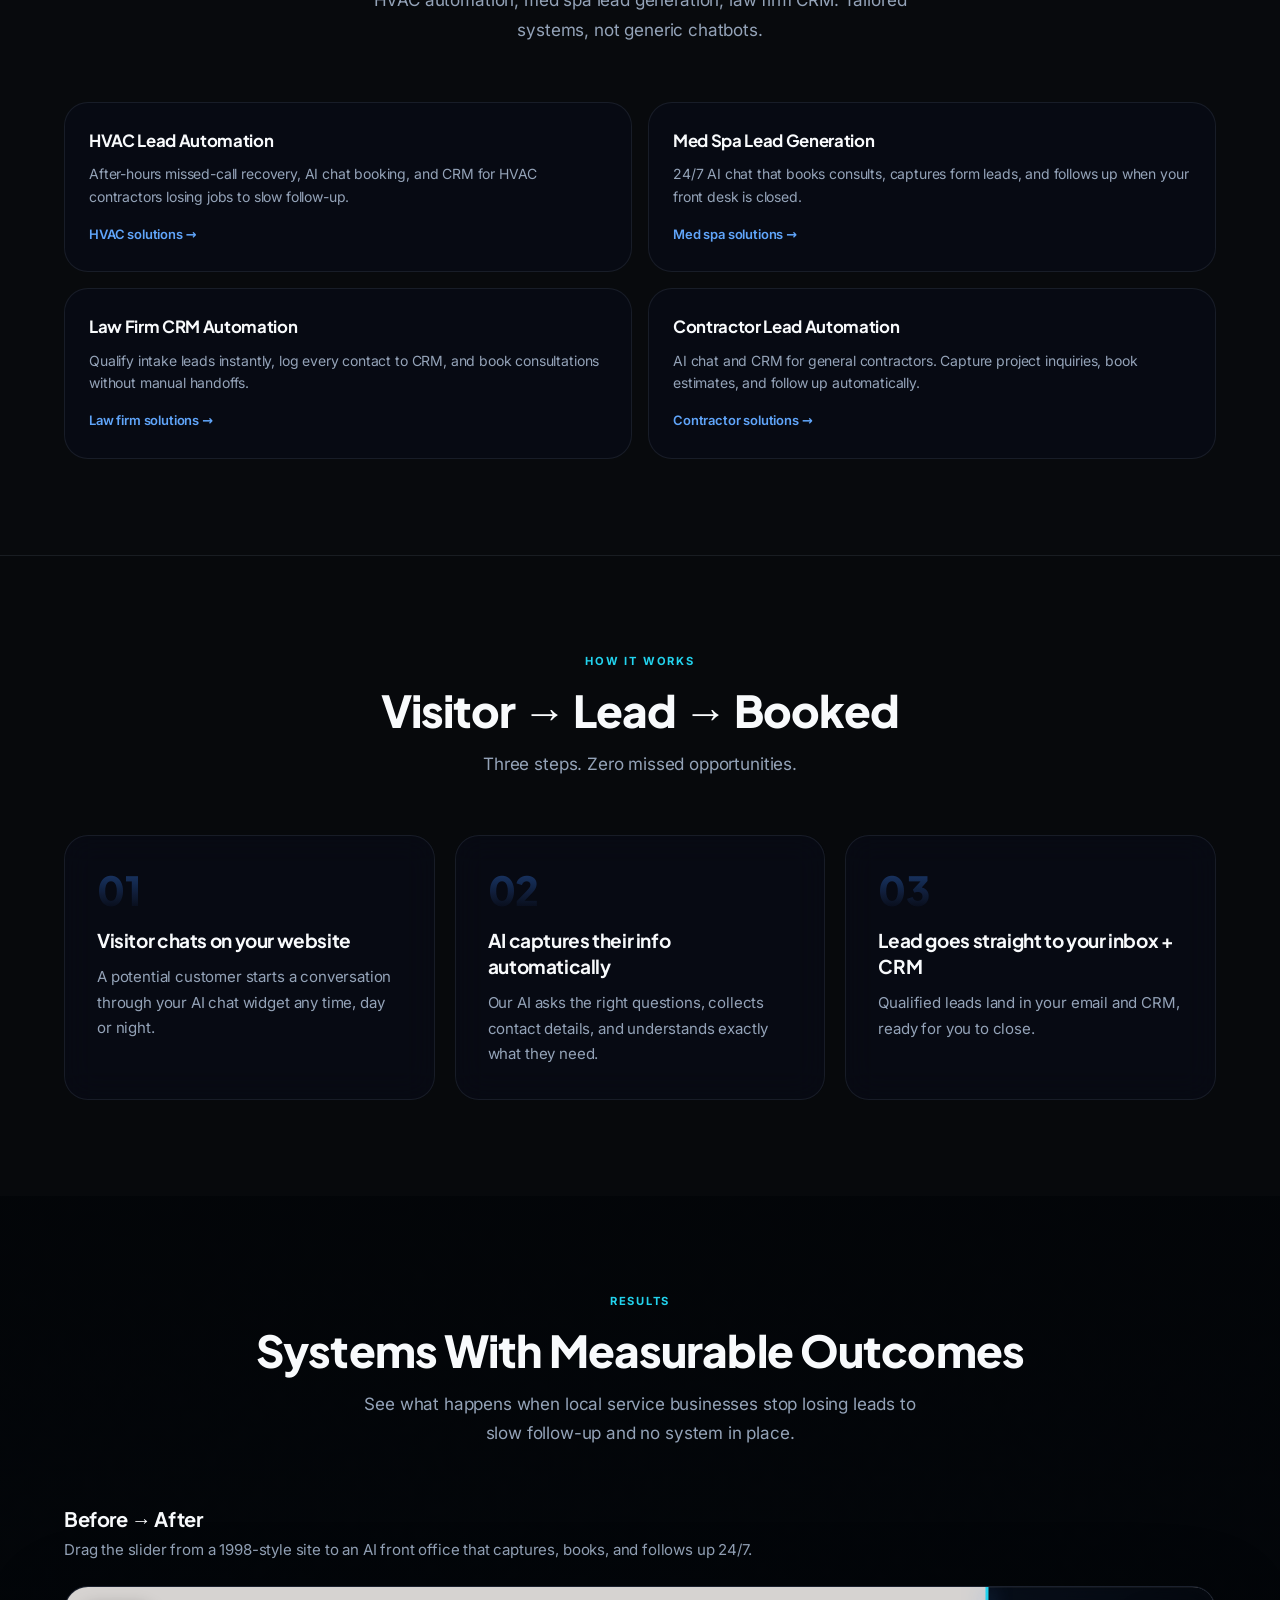
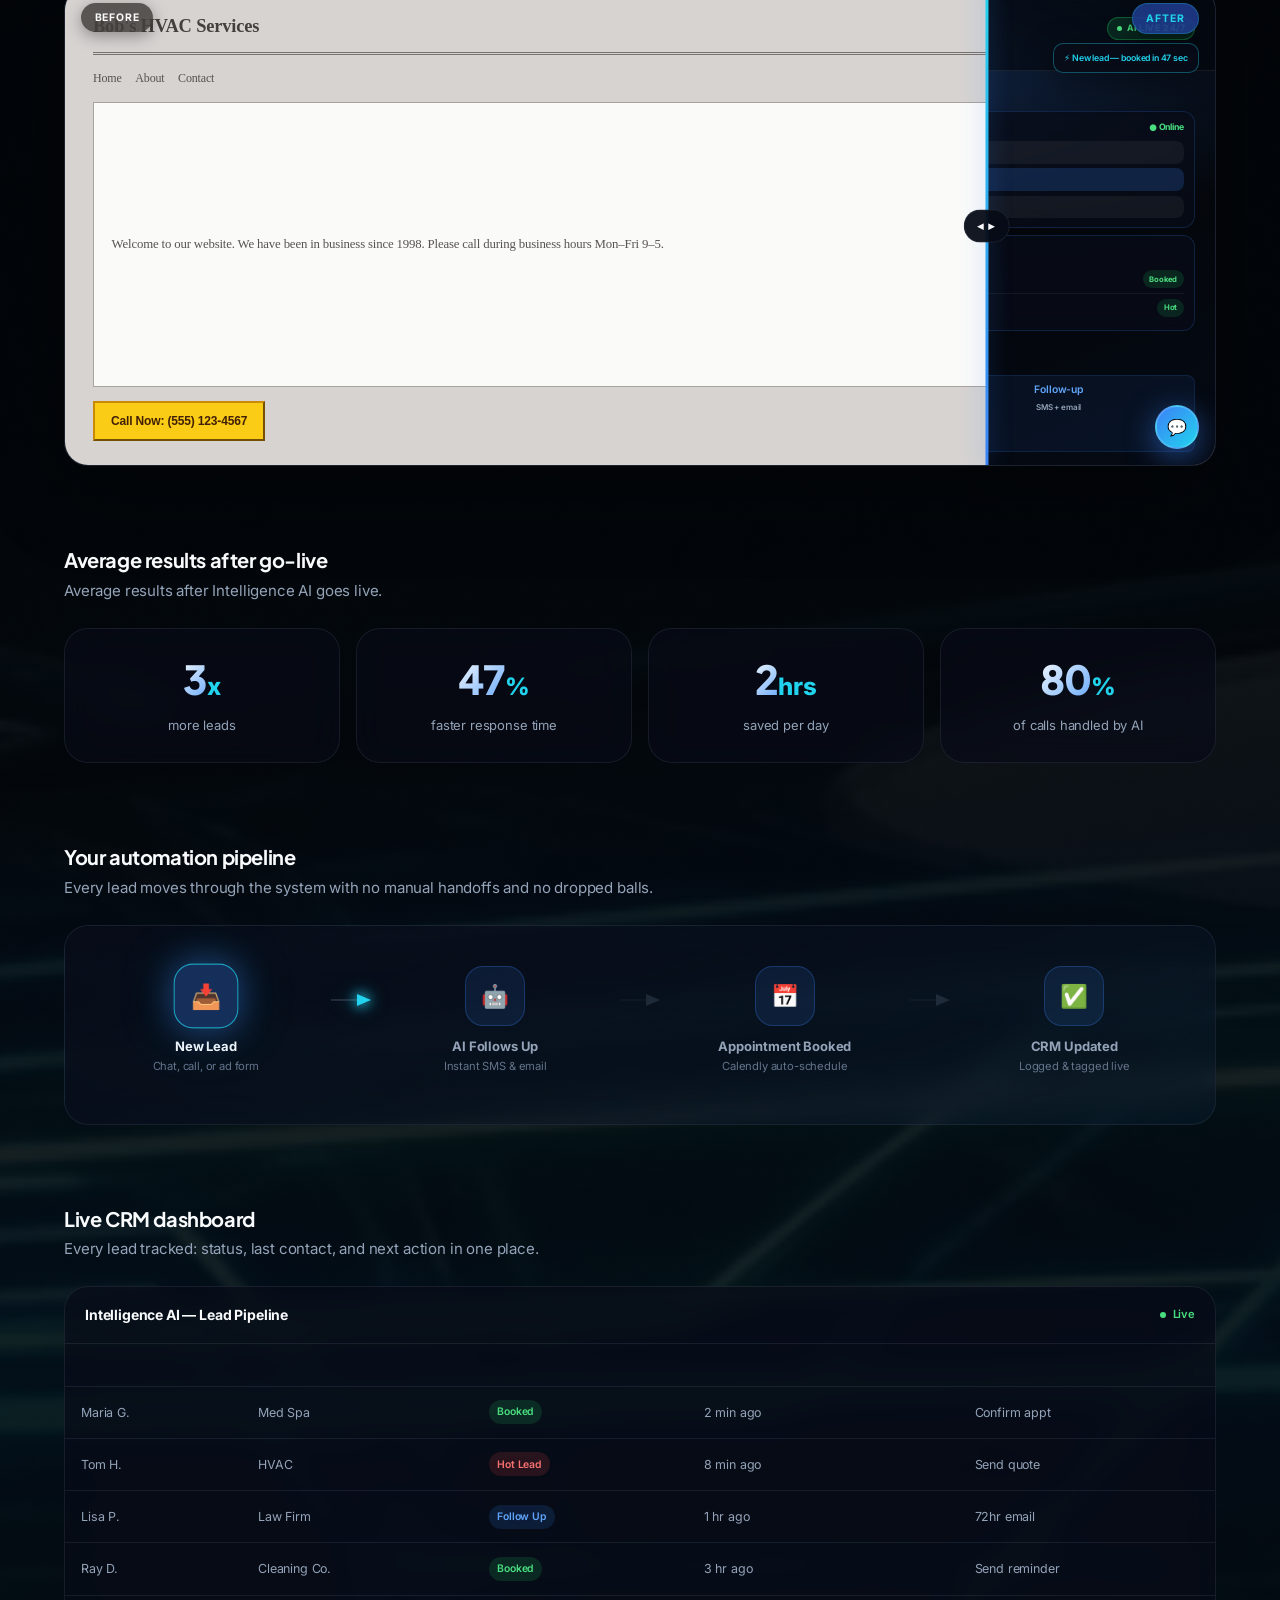
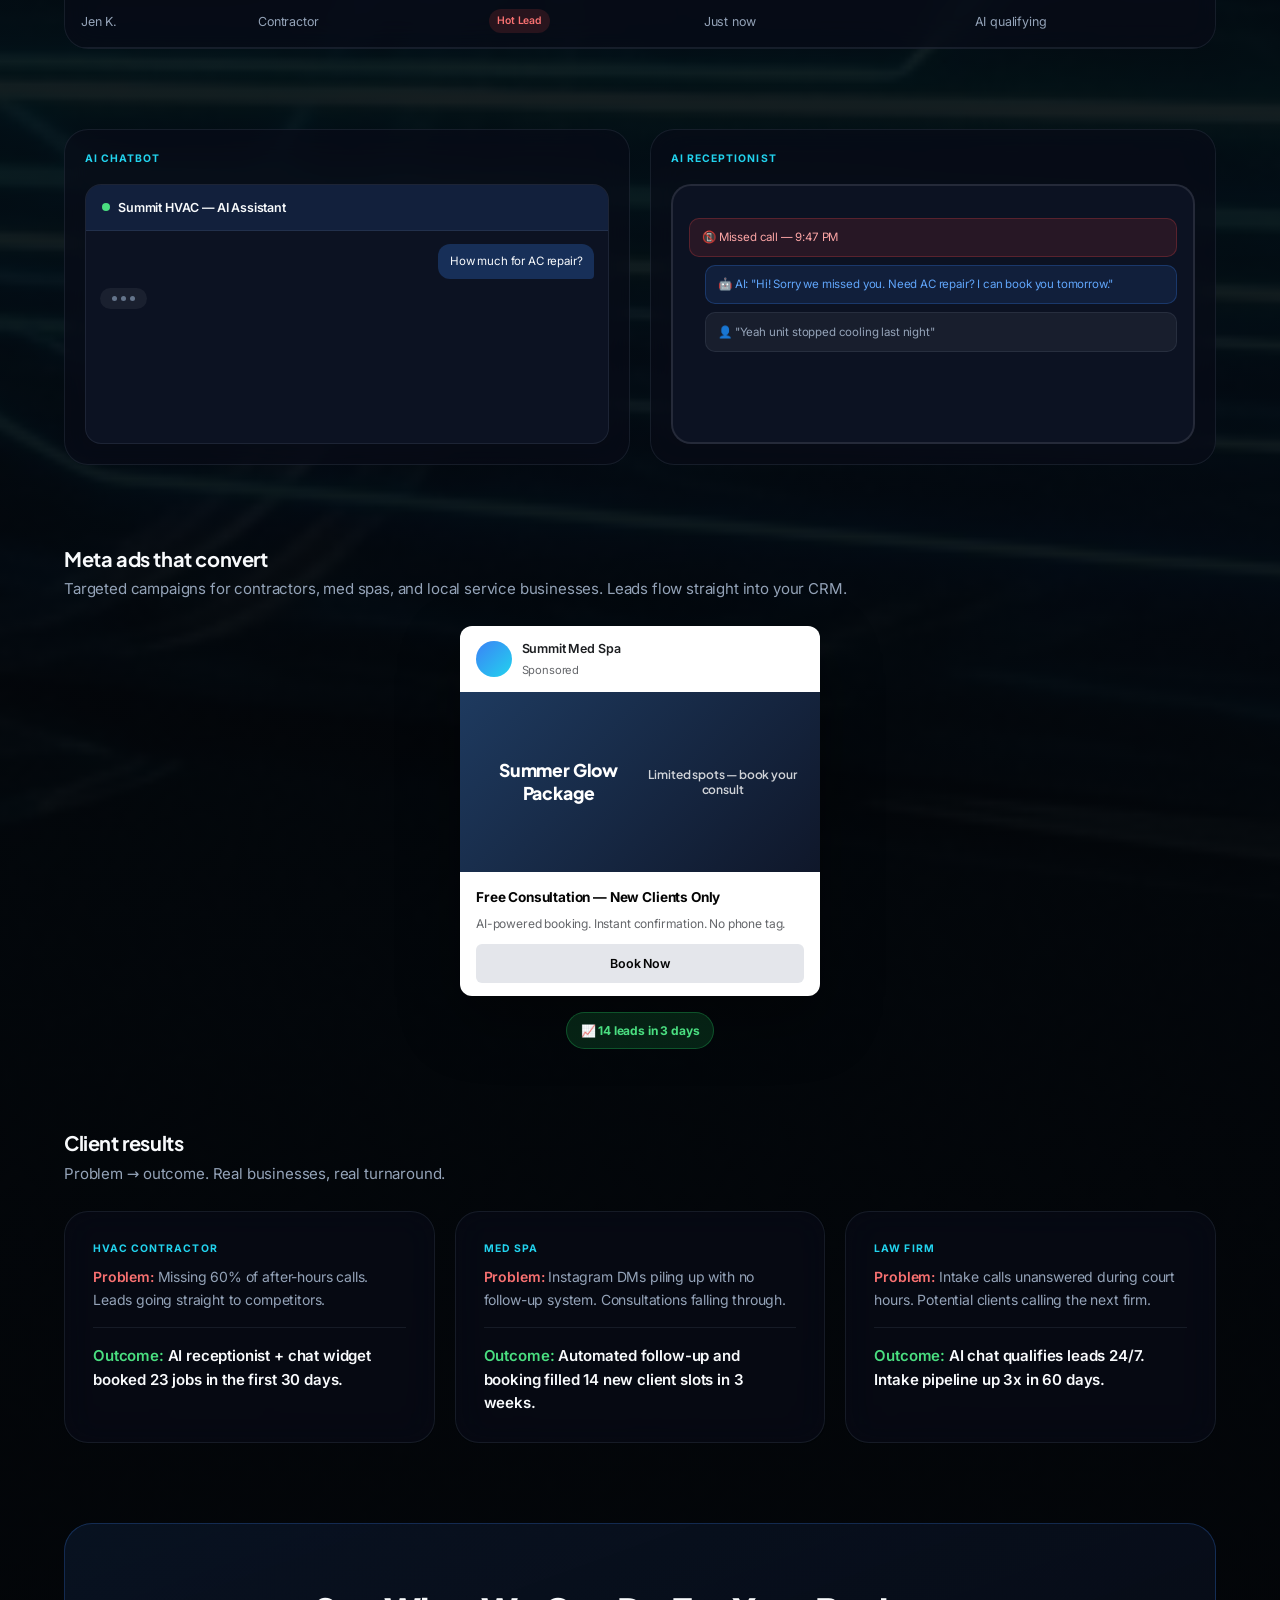
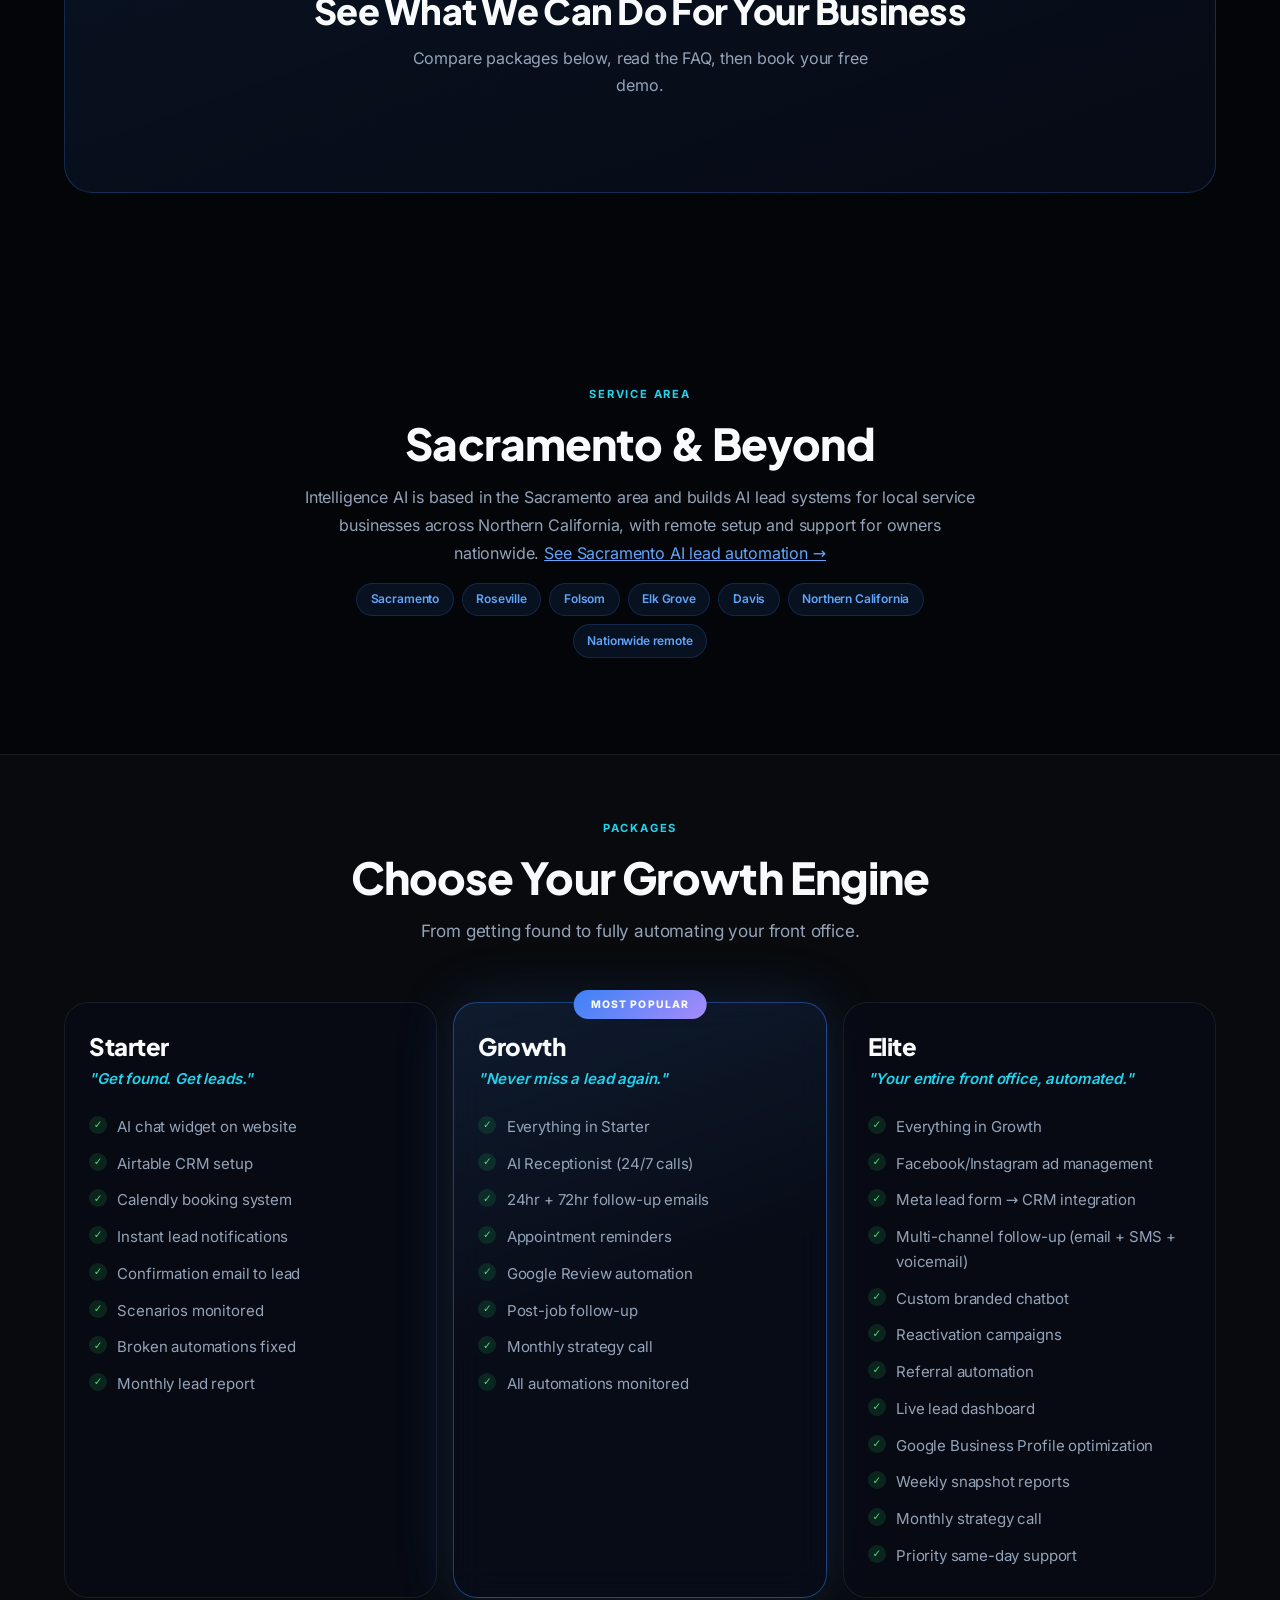
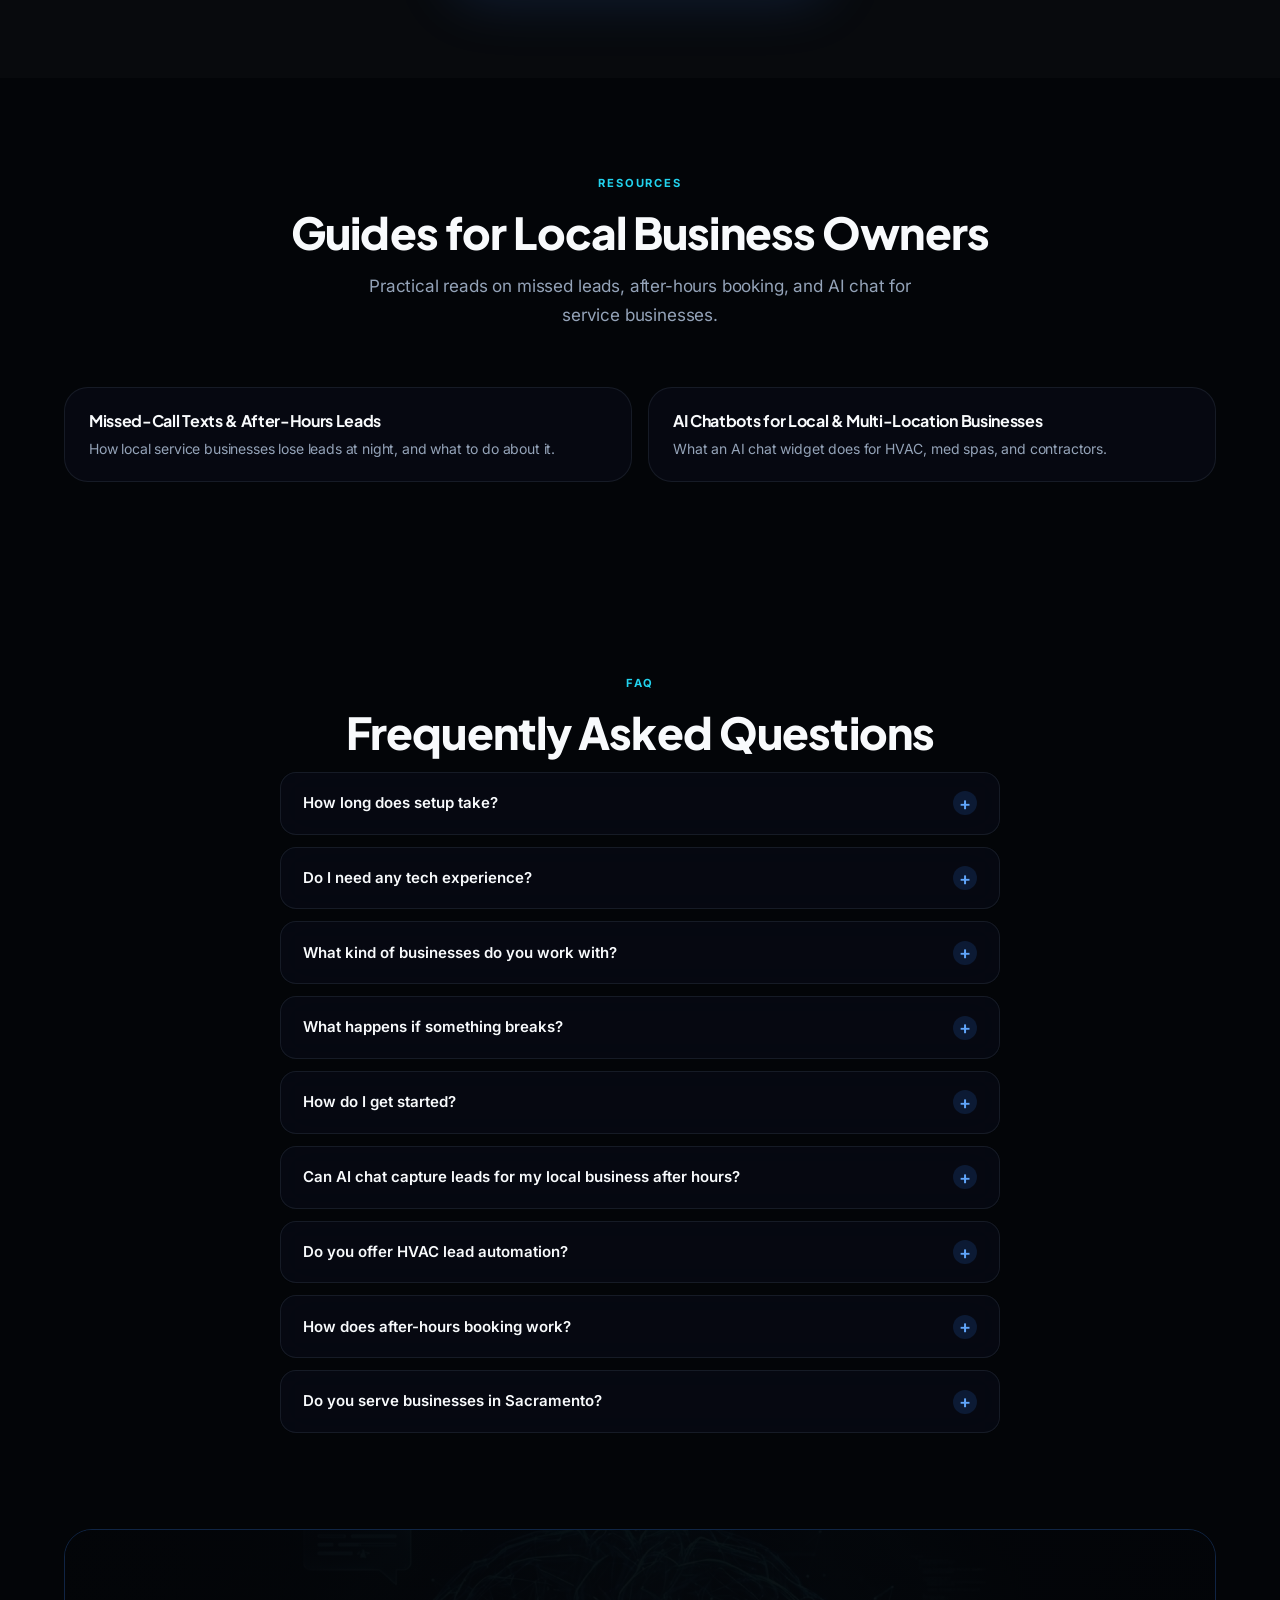
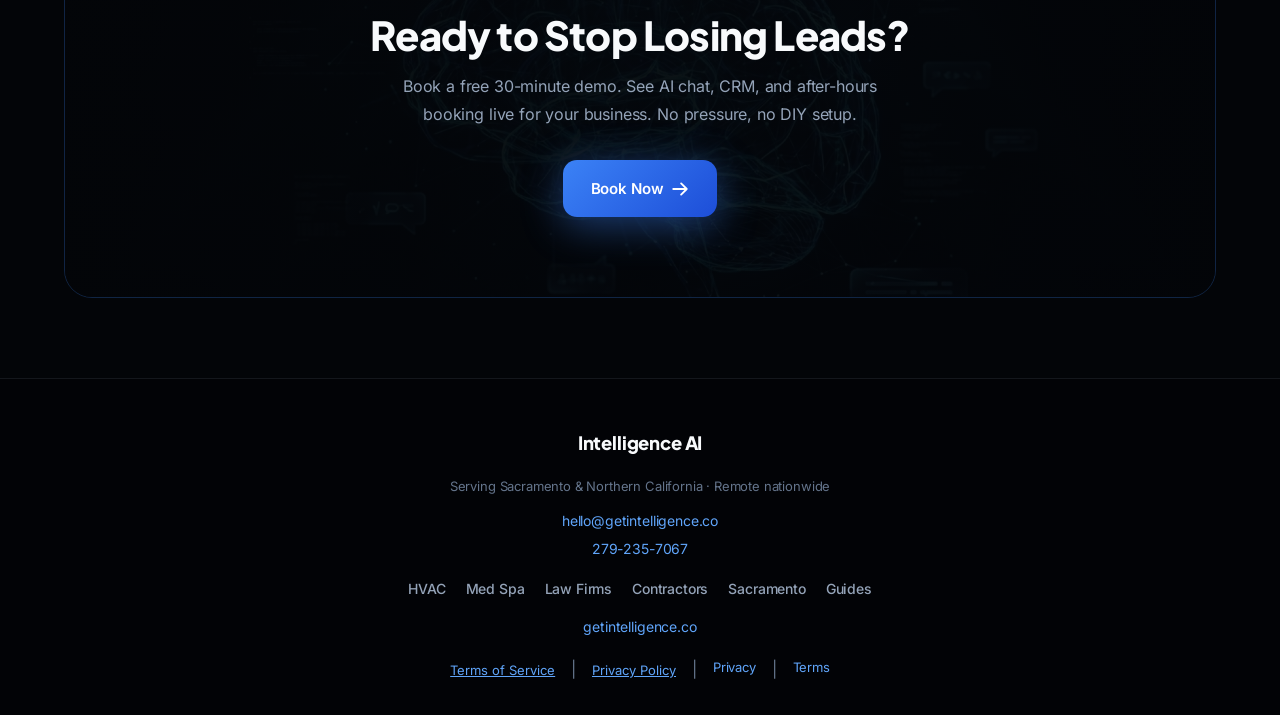
==== commit 5a6e3f1c: "Retarget service pages to GSC near-win queries for organic demos. Align HVAC, chatbot, missed-call, " ====
--- a/index.html
+++ b/index.html
@@ -2443,11 +2443,11 @@
       <p class="section-desc reveal">Practical reads on missed leads, after-hours booking, and AI chat for service businesses.</p>
       <div class="guides-grid">
         <a href="guides/missed-leads-after-hours.html" class="guide-card reveal">
-          <h3>Why After-Hours Calls Cost You Jobs</h3>
+          <h3>Missed-Call Texts &amp; After-Hours Leads</h3>
           <p>How local service businesses lose leads at night, and what to do about it.</p>
         </a>
         <a href="guides/ai-chatbot-local-business.html" class="guide-card reveal">
-          <h3>AI Chat for Local Businesses</h3>
+          <h3>AI Chatbots for Local &amp; Multi-Location Businesses</h3>
           <p>What an AI chat widget does for HVAC, med spas, and contractors.</p>
         </a>
       </div>
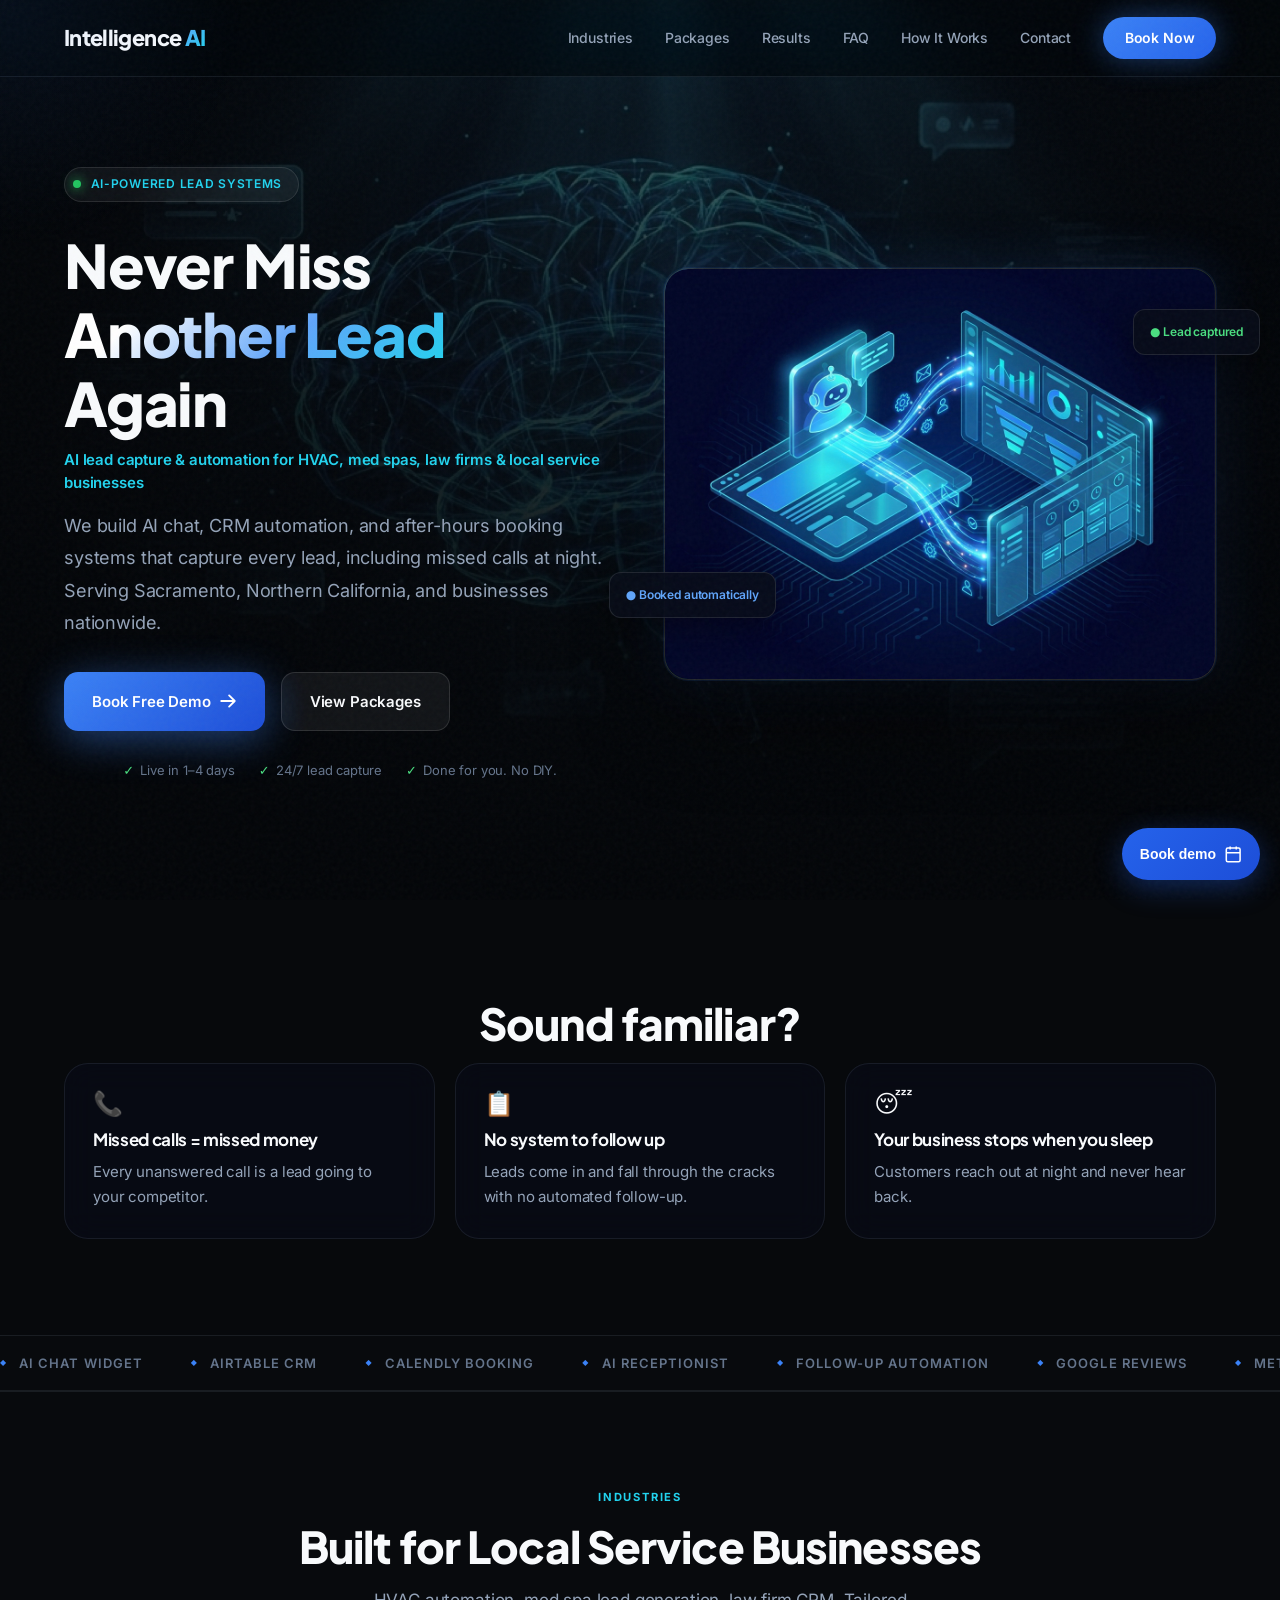
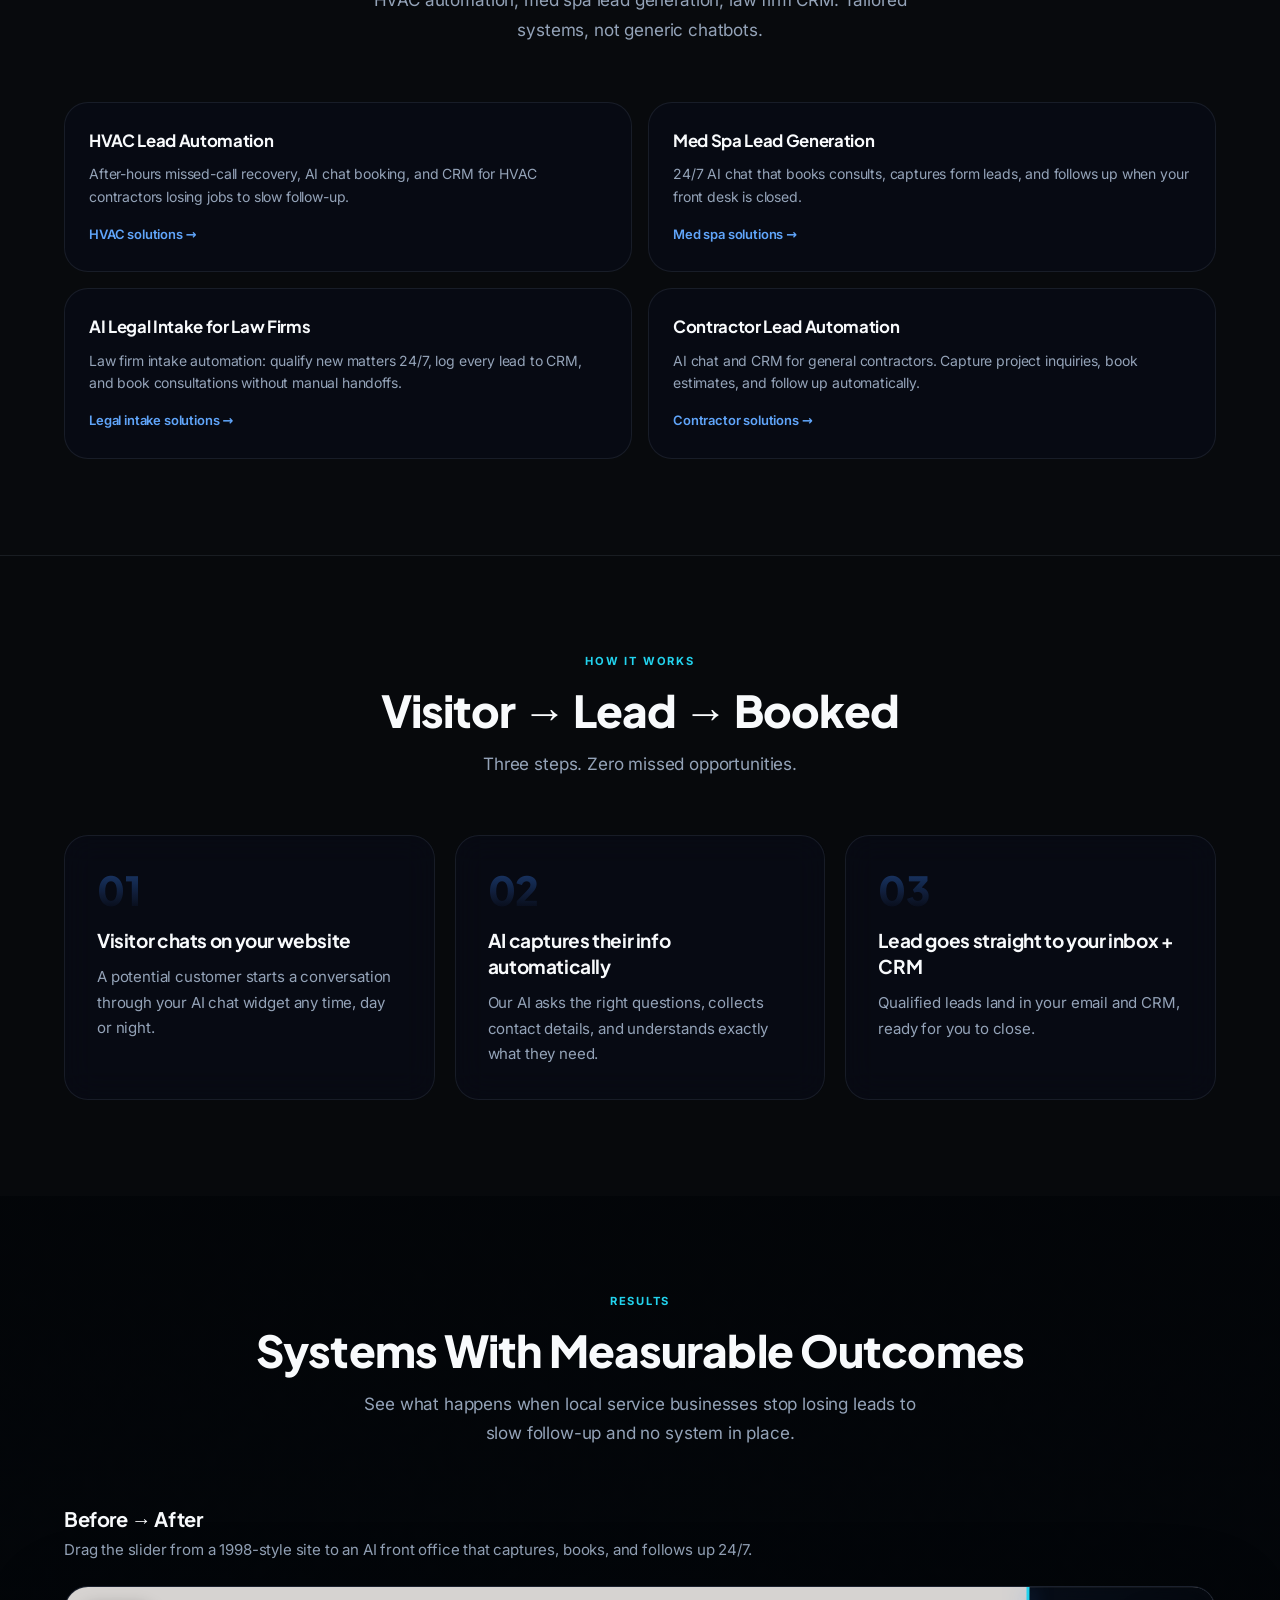
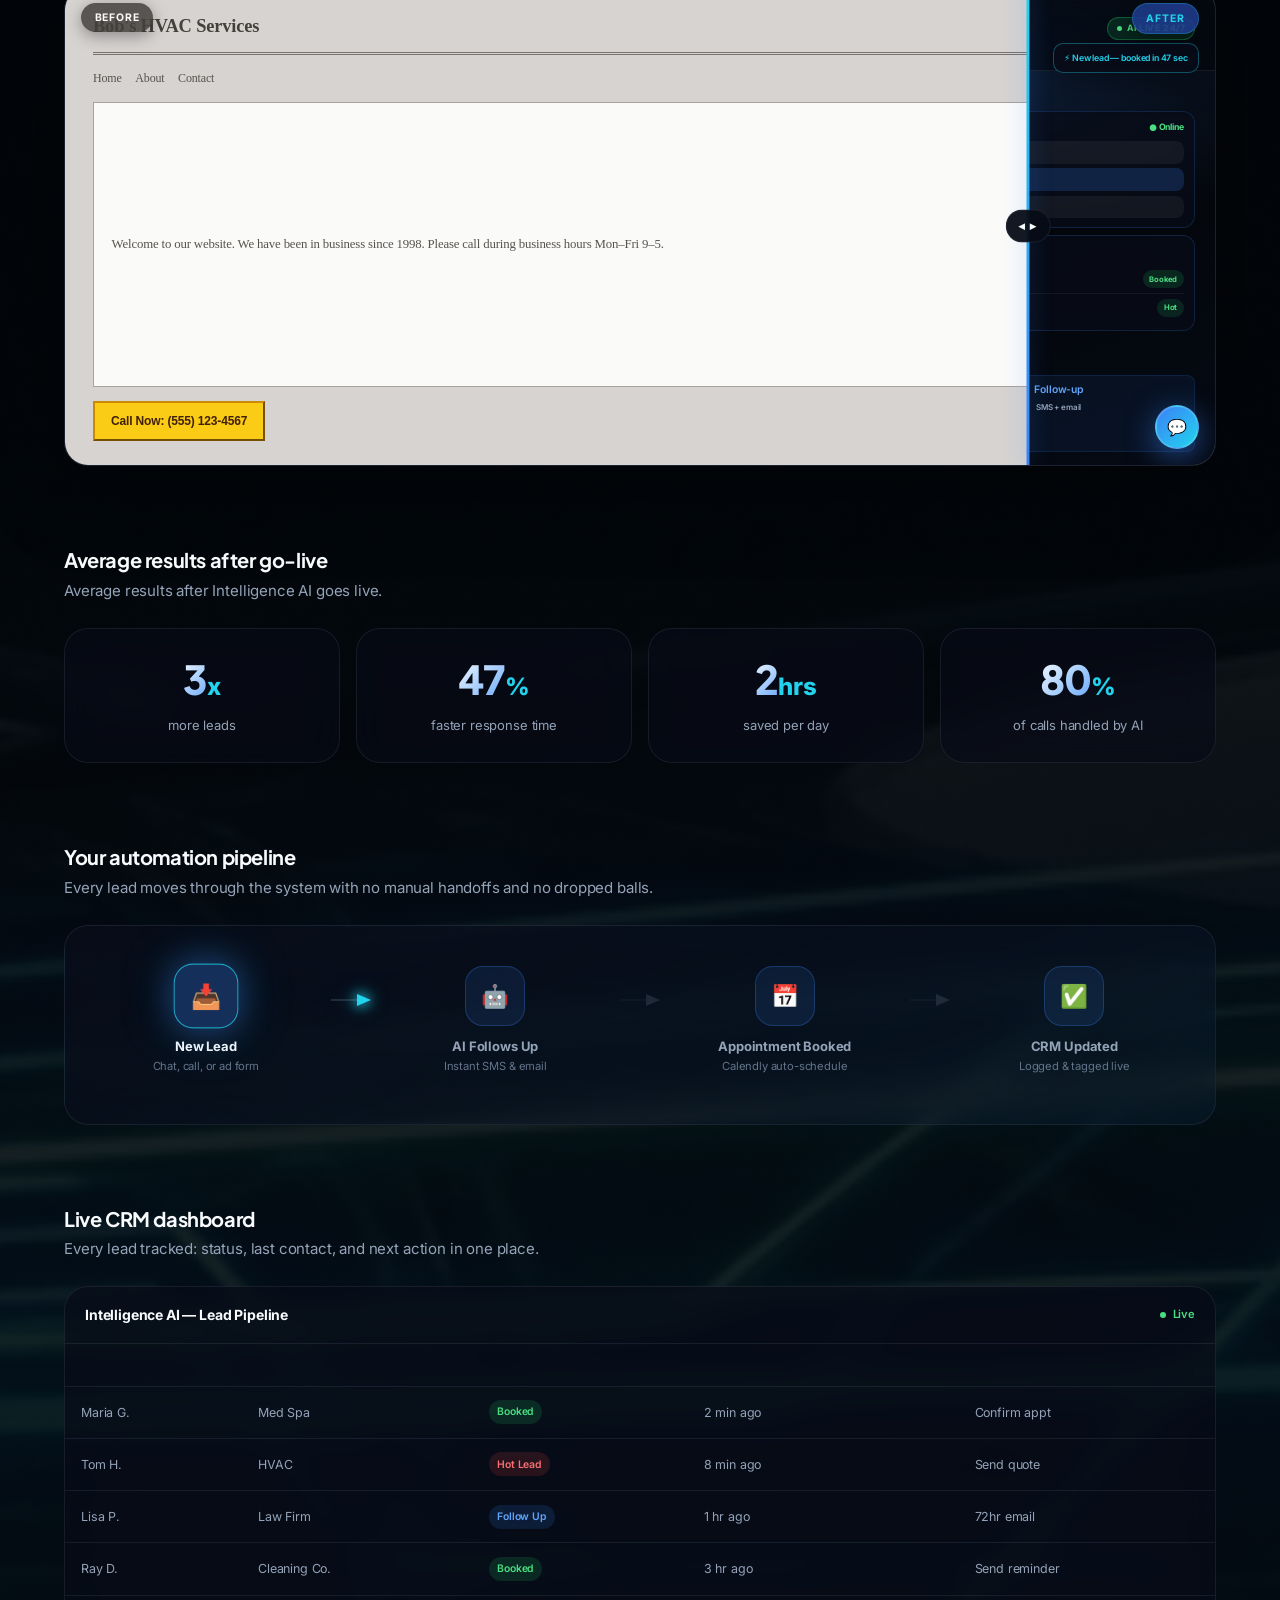
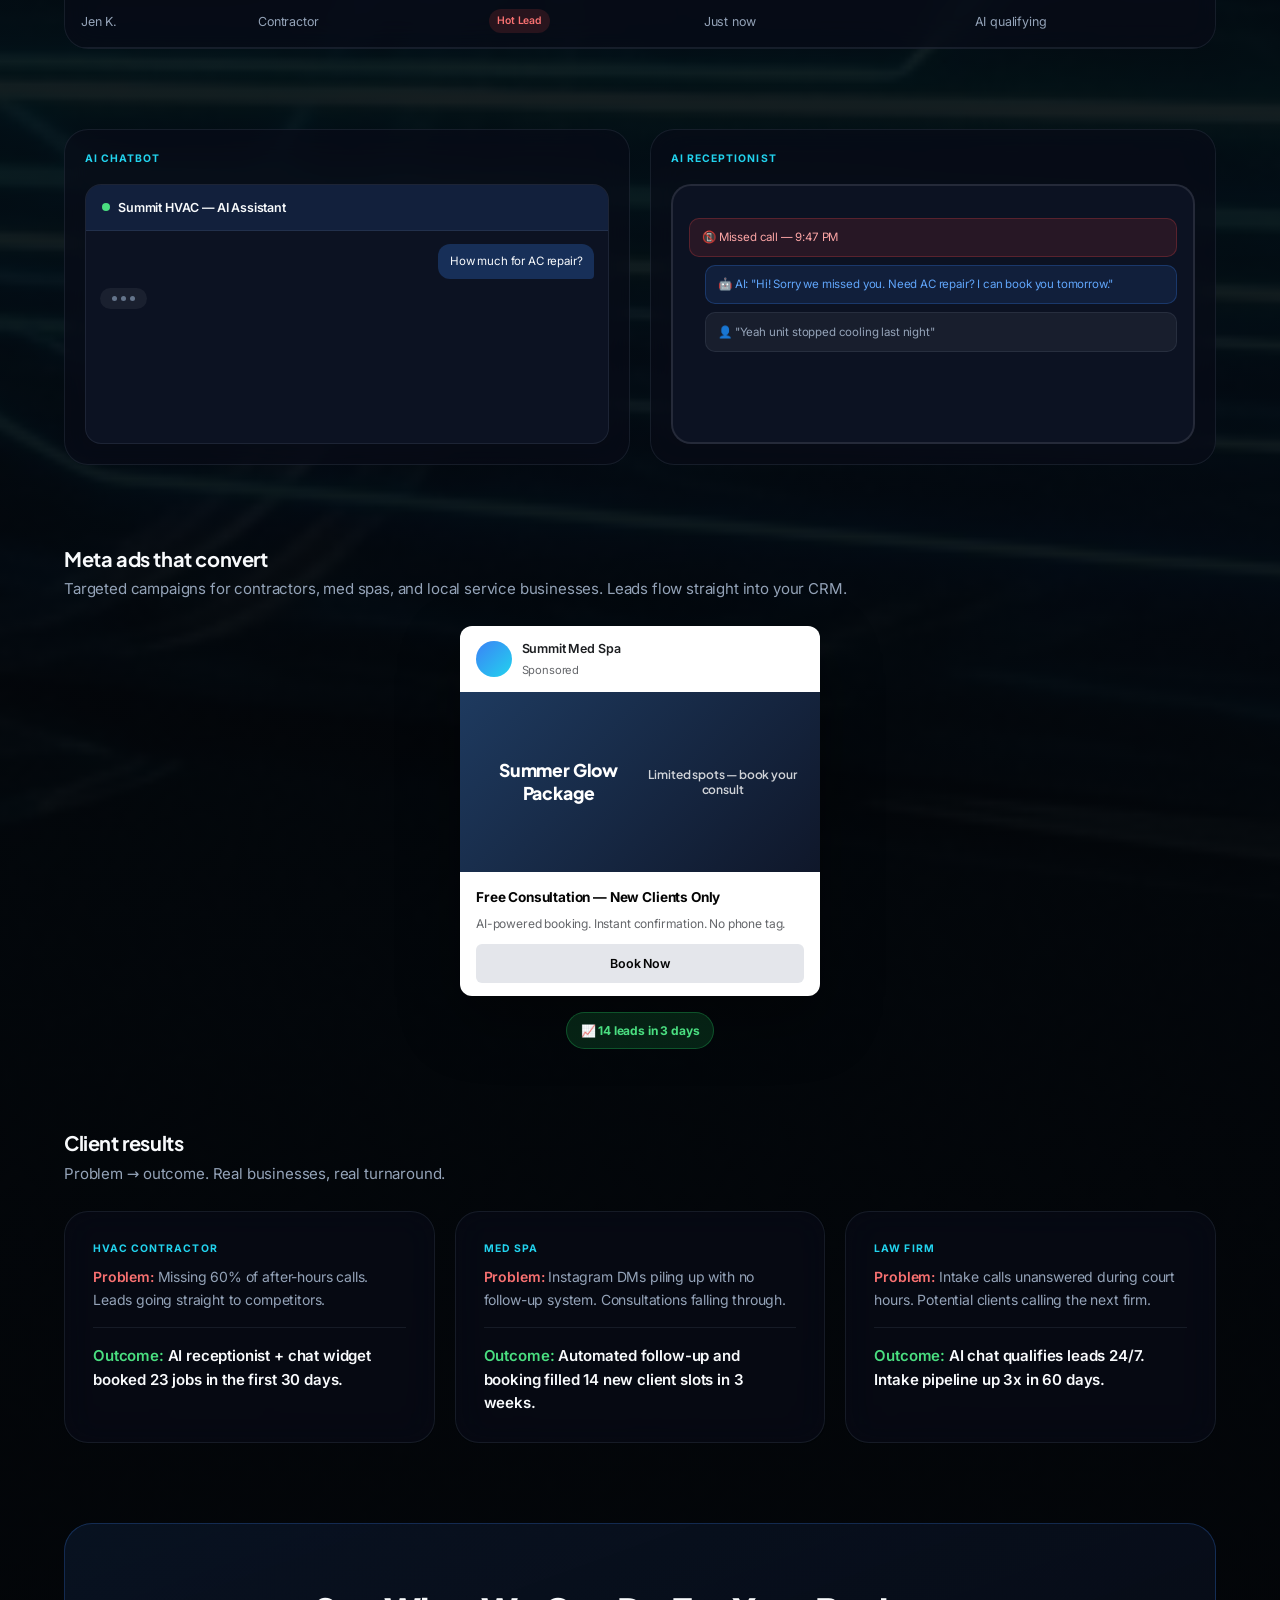
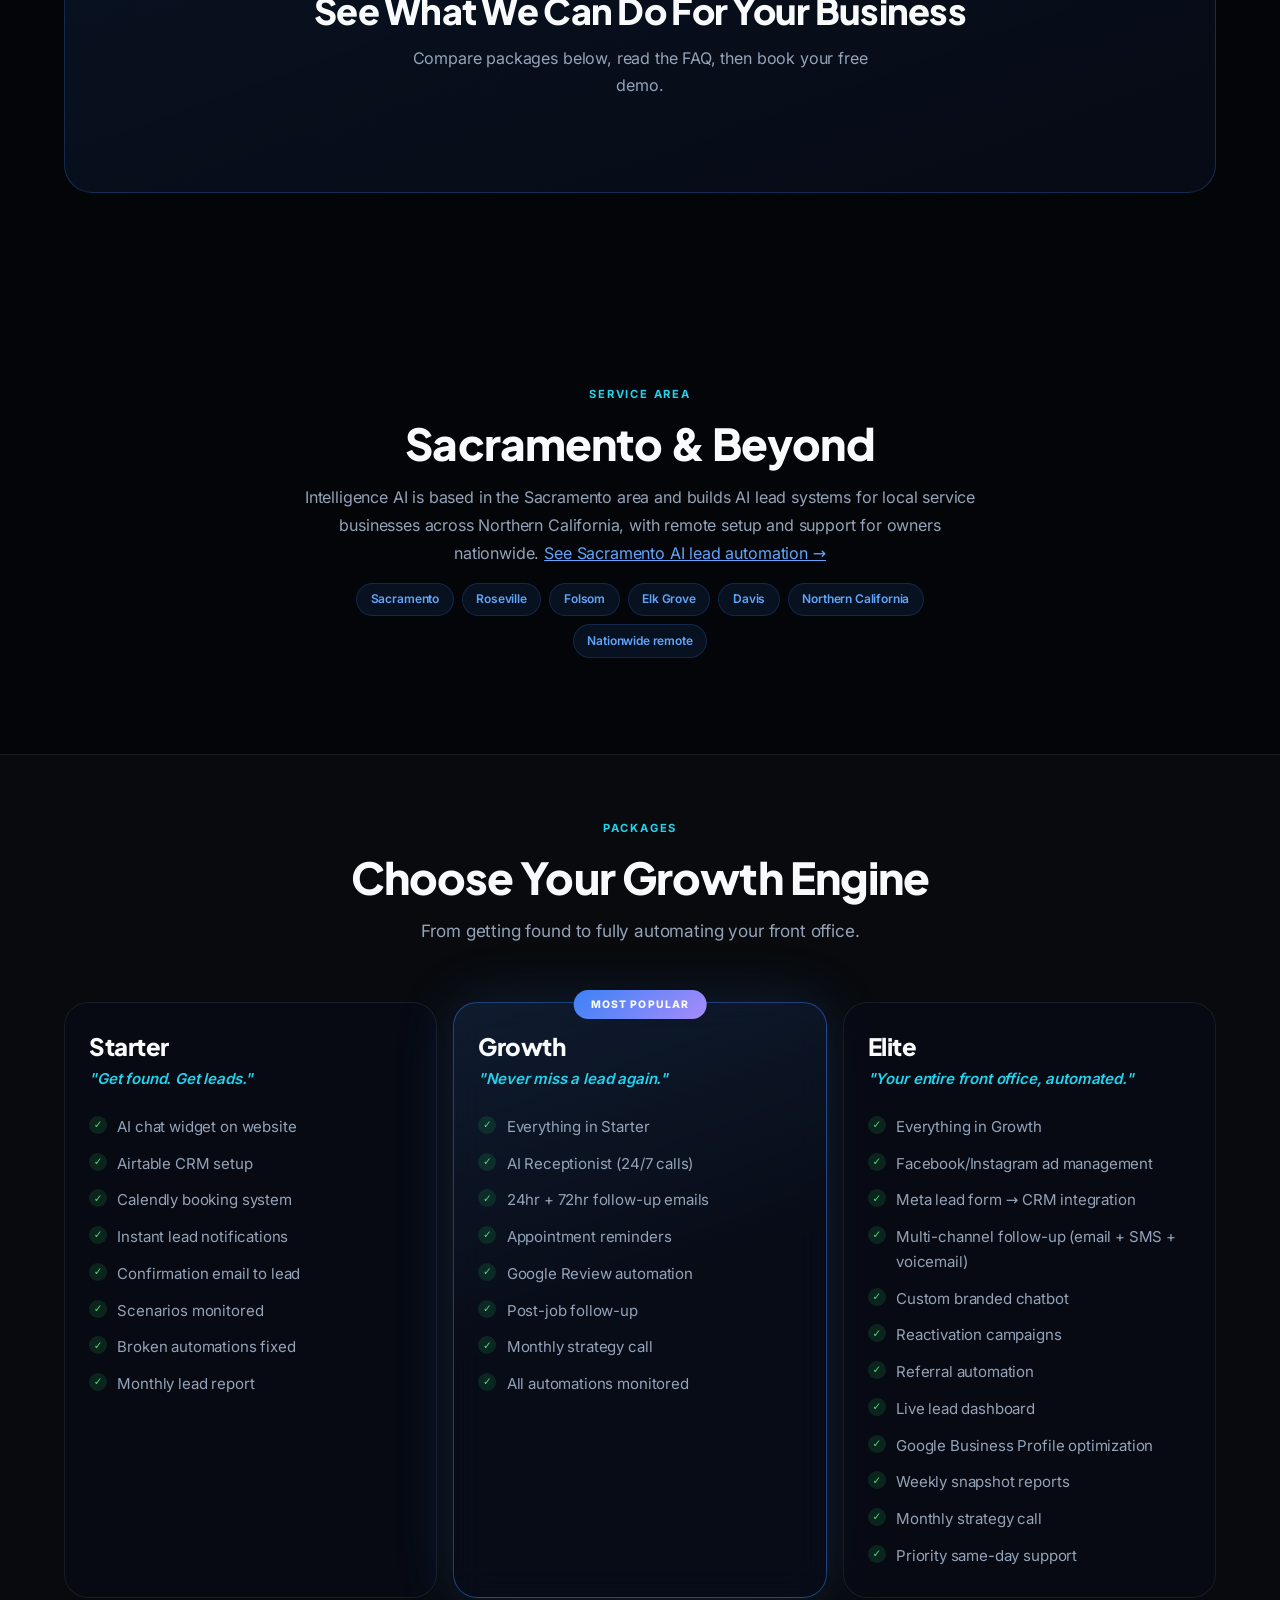
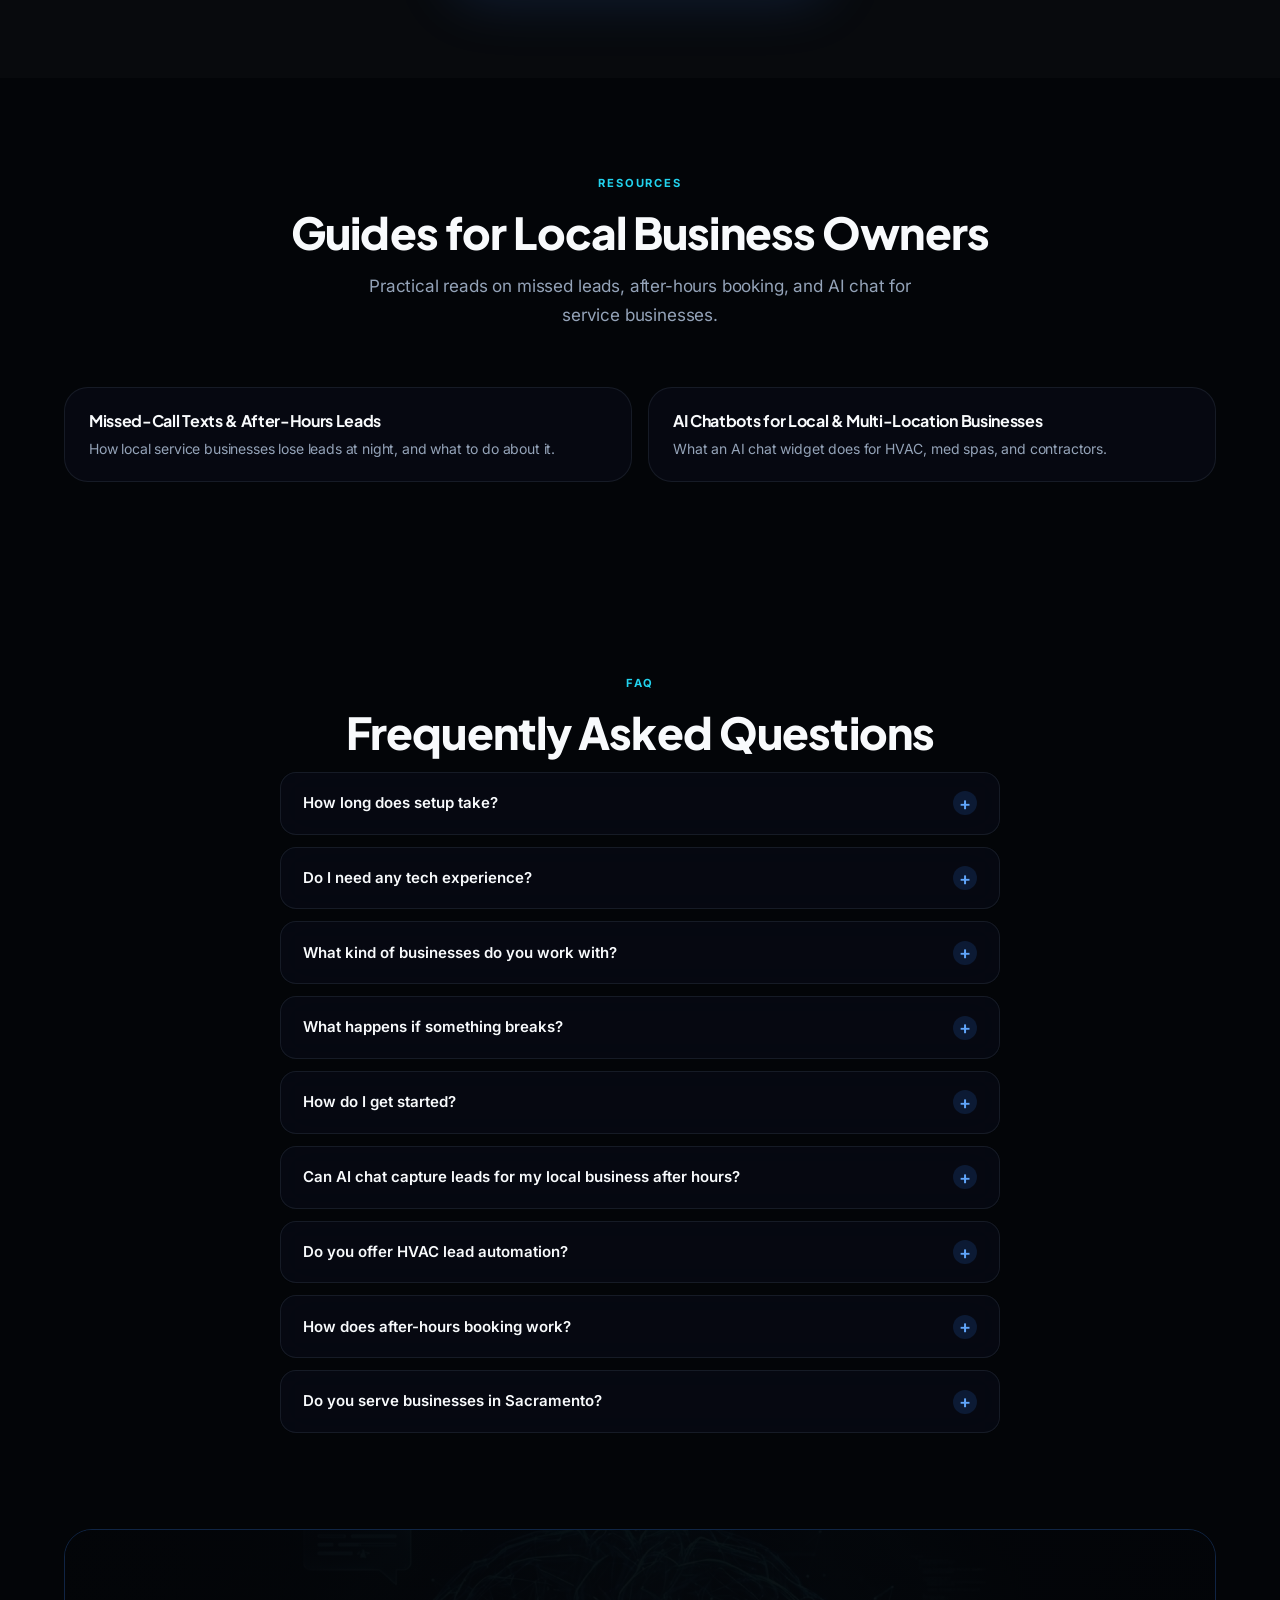
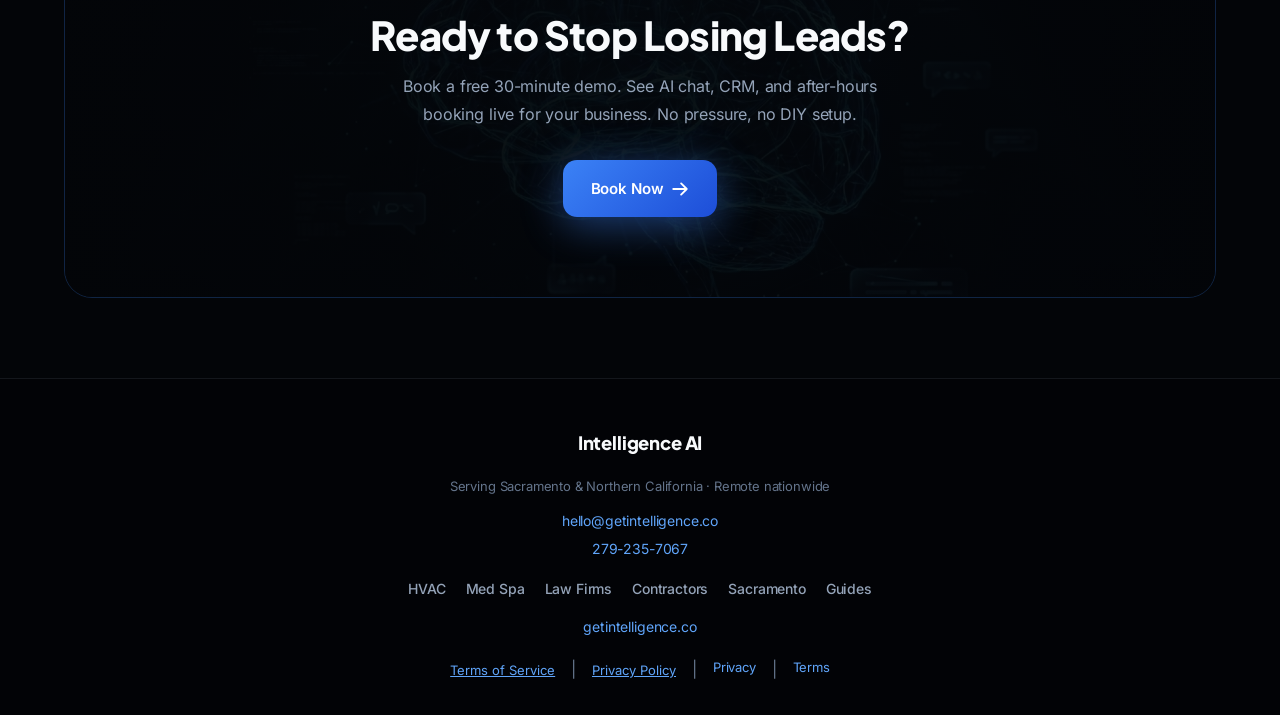
==== commit 3d0b3e73: "Ship Calendly booking widget and legal-intake SEO pass. Replace GHL chat with a VSL-style booking fu" ====
--- a/index.html
+++ b/index.html
@@ -3,11 +3,12 @@
 <head>
   <meta charset="UTF-8">
   <meta name="viewport" content="width=device-width, initial-scale=1.0">
-  <title>Intelligence AI — AI Chat &amp; Lead Automation for HVAC &amp; Local Businesses</title>
-  <meta name="description" content="AI chat, CRM, and after-hours booking automation for local service businesses in Sacramento and nationwide. Stop missing leads: HVAC, med spas, law firms, contractors. Live in 1–4 days.">
+  <meta name="referrer" content="strict-origin-when-cross-origin">
+  <title>AI Lead Automation for Local Businesses | Intelligence AI</title>
+  <meta name="description" content="Stop missing leads after hours. AI chat, CRM, and booking automation for HVAC, med spas, law firms, and contractors. Live in 1–4 days.">
   <meta name="robots" content="index, follow">
   <meta name="theme-color" content="#030508">
-  <meta http-equiv="Content-Security-Policy" content="default-src 'self'; script-src 'self' 'unsafe-inline' https://widgets.leadconnectorhq.com https://stcdn.leadconnectorhq.com https://services.leadconnectorhq.com; style-src 'self' 'unsafe-inline'; img-src 'self' data: https:; font-src 'self'; connect-src 'self' https://widgets.leadconnectorhq.com https://services.leadconnectorhq.com https://*.leadconnectorhq.com; frame-src https://widgets.leadconnectorhq.com https://calendly.com https://*.calendly.com;">
+  <meta http-equiv="Content-Security-Policy" content="default-src 'self'; script-src 'self' 'unsafe-inline' https://assets.calendly.com; style-src 'self' 'unsafe-inline' https://assets.calendly.com; img-src 'self' data: https:; font-src 'self'; connect-src 'self' https://calendly.com https://*.calendly.com; frame-src https://calendly.com https://*.calendly.com;">
   <link rel="canonical" href="https://getintelligence.co/">
   <meta property="og:type" content="website">
   <meta property="og:url" content="https://getintelligence.co/">
@@ -100,7 +101,7 @@
   }
   </script>
   <link rel="sitemap" type="application/xml" title="Sitemap" href="https://getintelligence.co/sitemap.xml">
-  <script src="https://widgets.leadconnectorhq.com/loader.js" data-resources-url="https://widgets.leadconnectorhq.com/chat-widget/loader.js" data-widget-id="6a405fcaa3d7dca4976092f1" data-source="WEB_USER"></script>
+  <script src="/assets/booking-chat.js" defer></script>
   <style>
     @font-face {
       font-family: 'Inter';
@@ -1955,7 +1956,7 @@
 
   <section class="hero">
     <div class="hero-bg" aria-hidden="true">
-      <img src="assets/hero-bg.jpg" alt="" loading="eager" fetchpriority="high">
+      <img src="assets/hero-bg.jpg" alt="AI lead automation for local service businesses" loading="eager" fetchpriority="high">
     </div>
     <div class="hero-overlay" aria-hidden="true"></div>
     <div class="container hero-grid">
@@ -2051,9 +2052,9 @@
           <span class="vertical-link">Med spa solutions →</span>
         </a>
         <a href="law-firms.html" class="vertical-card reveal">
-          <h3>Law Firm CRM Automation</h3>
-          <p>Qualify intake leads instantly, log every contact to CRM, and book consultations without manual handoffs.</p>
-          <span class="vertical-link">Law firm solutions →</span>
+          <h3>AI Legal Intake for Law Firms</h3>
+          <p>Law firm intake automation: qualify new matters 24/7, log every lead to CRM, and book consultations without manual handoffs.</p>
+          <span class="vertical-link">Legal intake solutions →</span>
         </a>
         <a href="contractors.html" class="vertical-card reveal">
           <h3>Contractor Lead Automation</h3>
@@ -2571,13 +2572,9 @@
     <div class="legal-content">
       <button class="legal-close" type="button" data-legal-close aria-label="Close">&times;</button>
       <h2>Terms of Service</h2>
-      <p class="legal-updated">Last updated: June 27, 2026</p>
-      <p>Welcome to Intelligence AI. By using getintelligence.co and our services, you agree to these Terms.</p>
-      <h3>Services</h3>
-      <p>Intelligence AI provides AI-powered chat and automation systems for local service businesses.</p>
-      <h3>Communications</h3>
-      <p>SMS consent is collected exclusively through our Lead Connector chat widget. Reply STOP to opt out.</p>
-      <h3>Contact</h3>
+      <p class="legal-updated">Last updated: August 2, 2026</p>
+      <p>By using getintelligence.co or our services, you agree to our Terms. Marketing SMS is sent only with clear prior opt-in via our chat widget. Reply STOP to cancel.</p>
+      <p><a href="terms.html">Read the full Terms of Service →</a></p>
       <p>hello@getintelligence.co · 279-235-7067</p>
     </div>
   </div>
@@ -2586,14 +2583,9 @@
     <div class="legal-content">
       <button class="legal-close" type="button" data-legal-close aria-label="Close">&times;</button>
       <h2>Privacy Policy</h2>
-      <p class="legal-updated">Last updated: June 27, 2026</p>
-      <p>Intelligence AI respects your privacy when you visit getintelligence.co.</p>
-      <h3>Information Sharing</h3>
-      <p>We do not sell your personal information.</p>
-      <p><strong>Mobile Information Sharing:</strong> No mobile information will be shared with third parties or affiliates for marketing or promotional purposes. Information sharing to subcontractors in support services is permitted. Text messaging originator opt-in data and consent will not be shared with any third parties.</p>
-      <h3>SMS</h3>
-      <p>SMS consent is collected exclusively through our Lead Connector chat widget. Reply STOP to opt out.</p>
-      <h3>Contact</h3>
+      <p class="legal-updated">Last updated: August 2, 2026</p>
+      <p>We collect inquiry details you submit (name, email, phone, chat messages) and basic site usage data. We do not sell personal information. AI-assisted chat may respond to your questions; humans may review conversations to follow up.</p>
+      <p><a href="privacy.html">Read the full Privacy Policy →</a> · <a href="privacy.html#do-not-sell">Do Not Sell or Share</a></p>
       <p>hello@getintelligence.co · 279-235-7067</p>
     </div>
   </div>
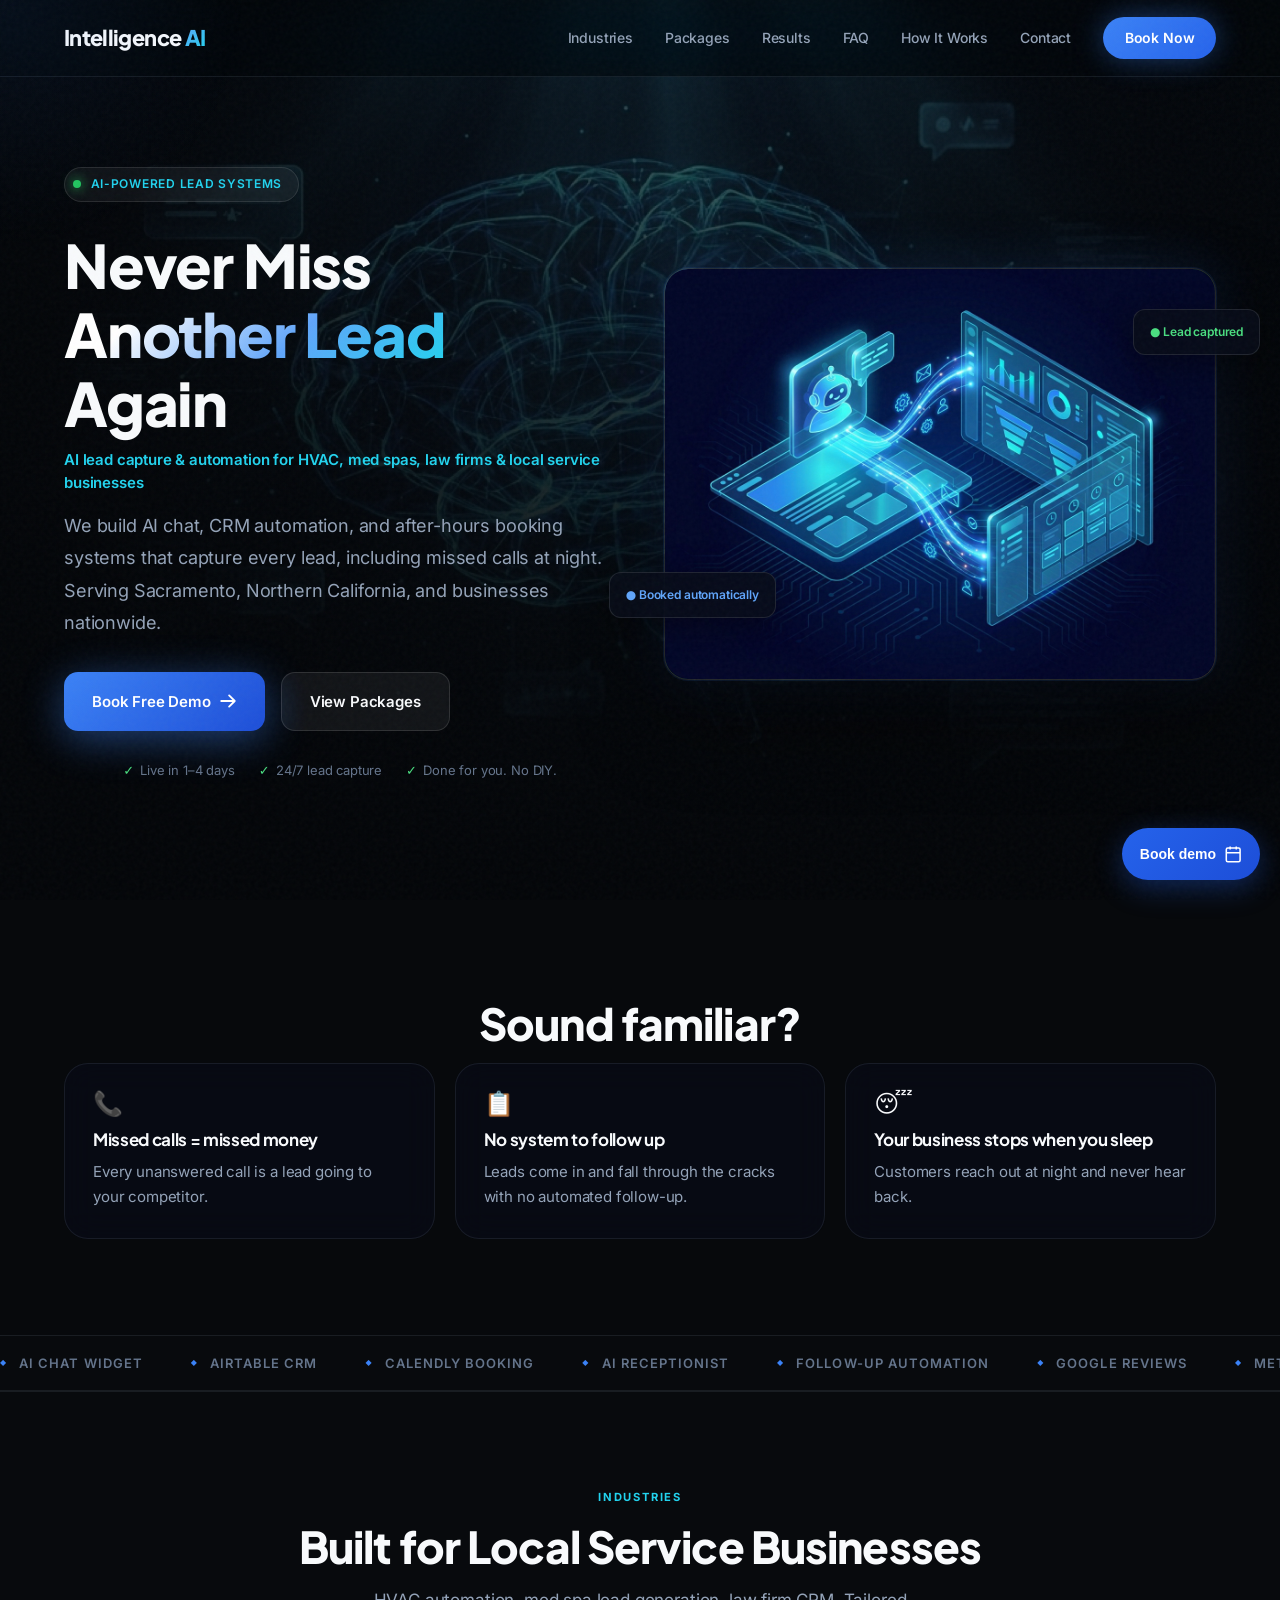
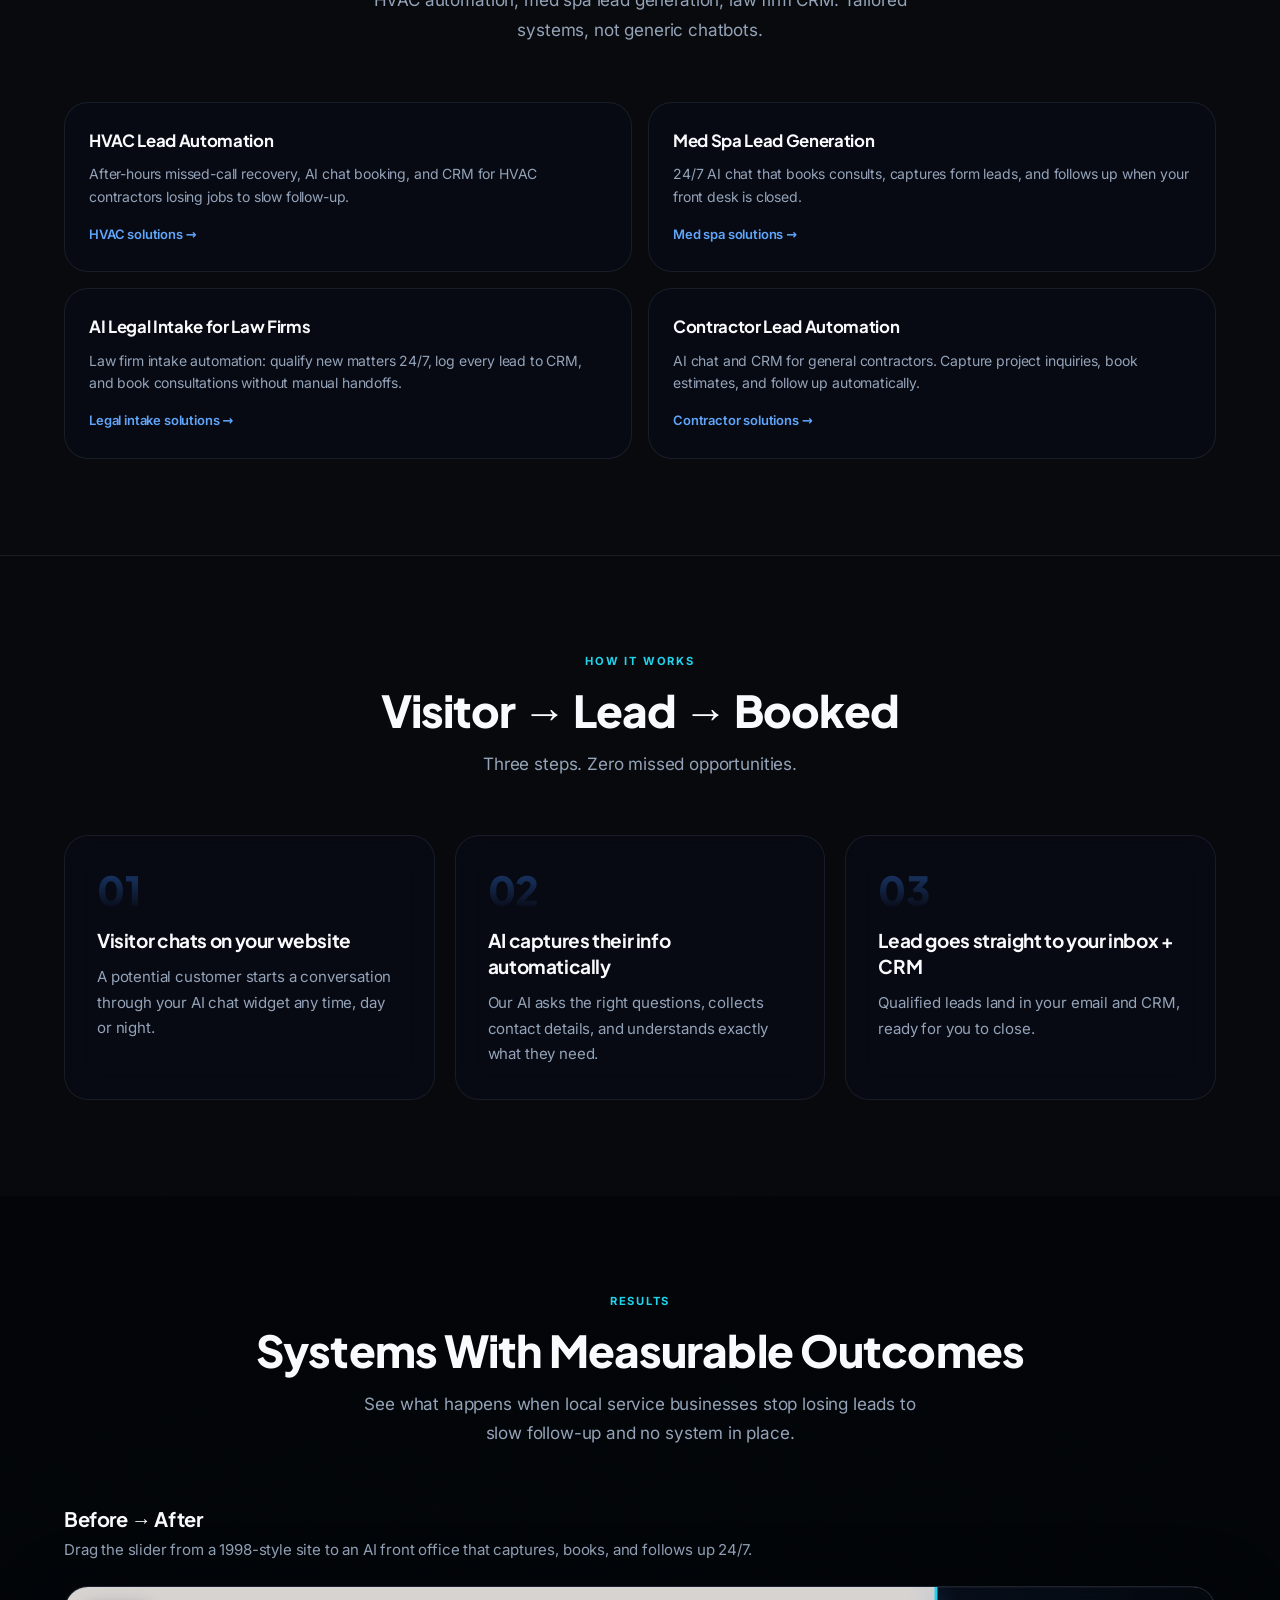
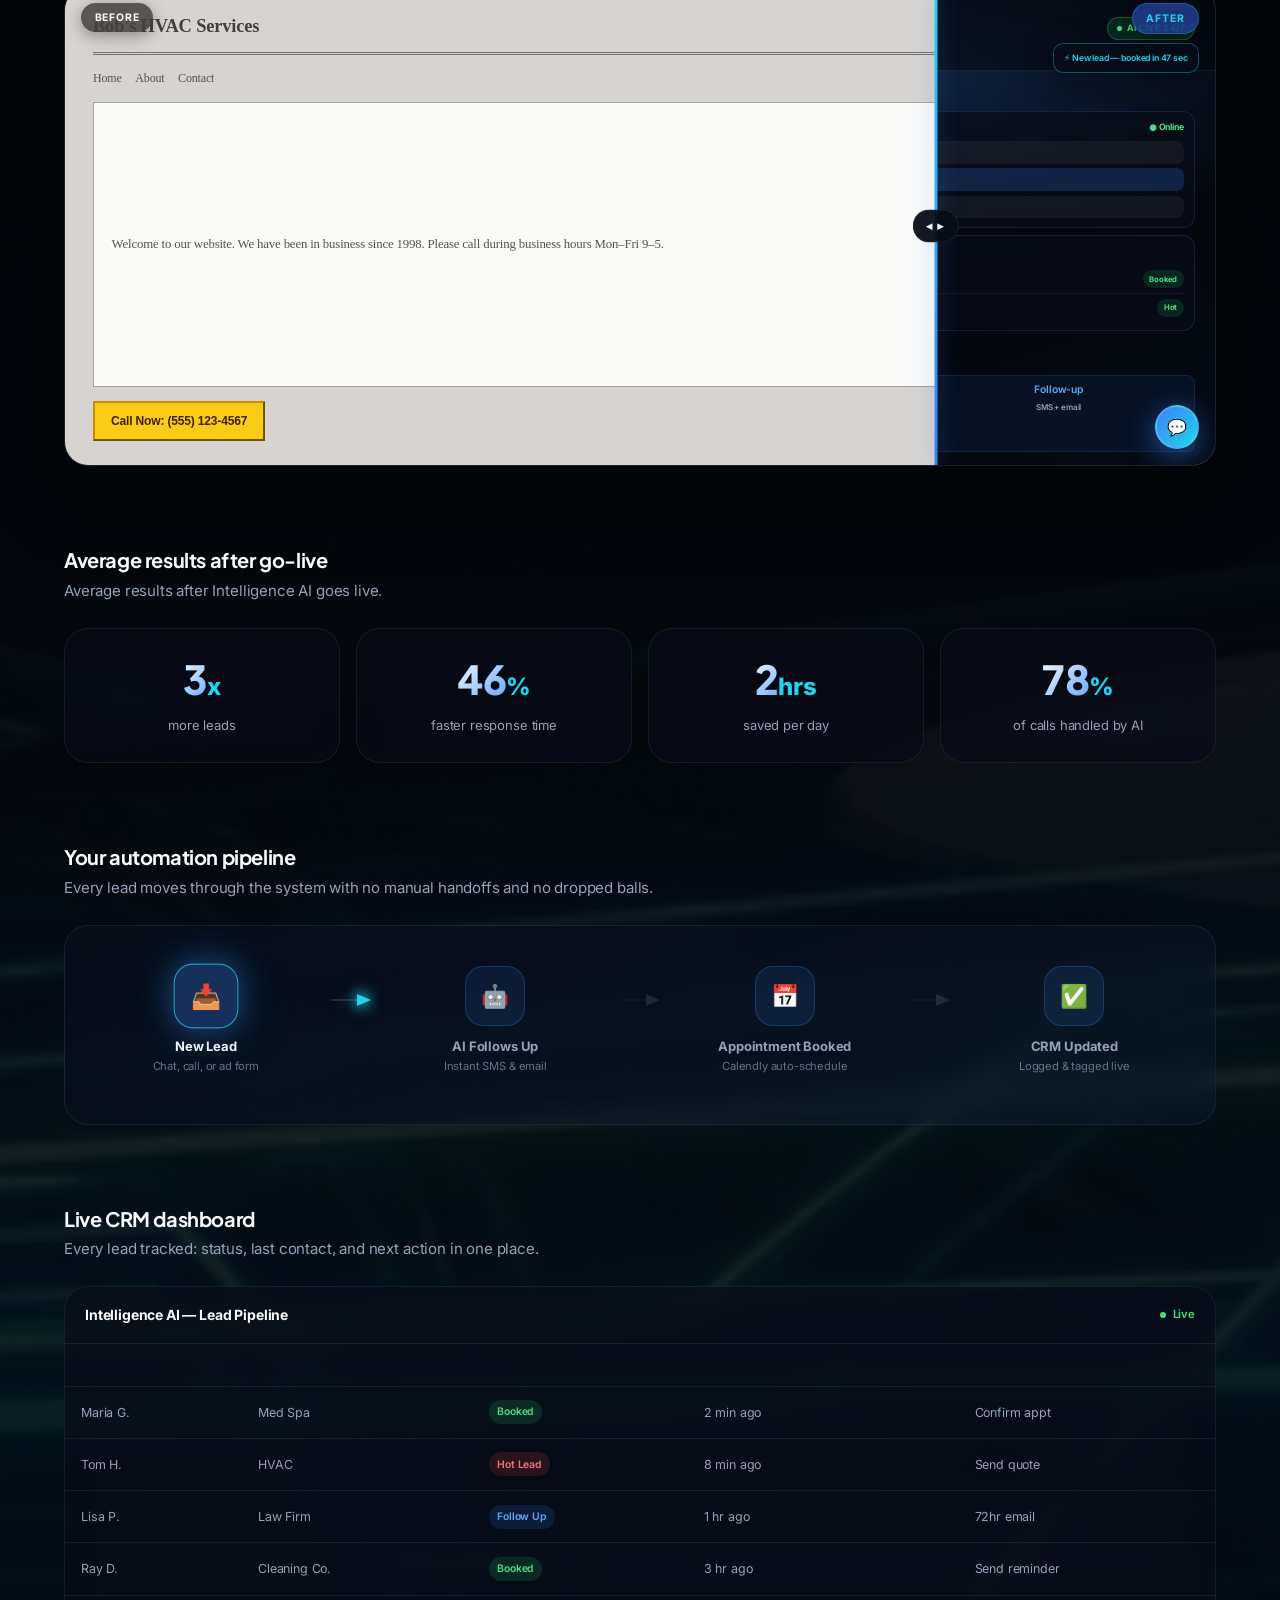
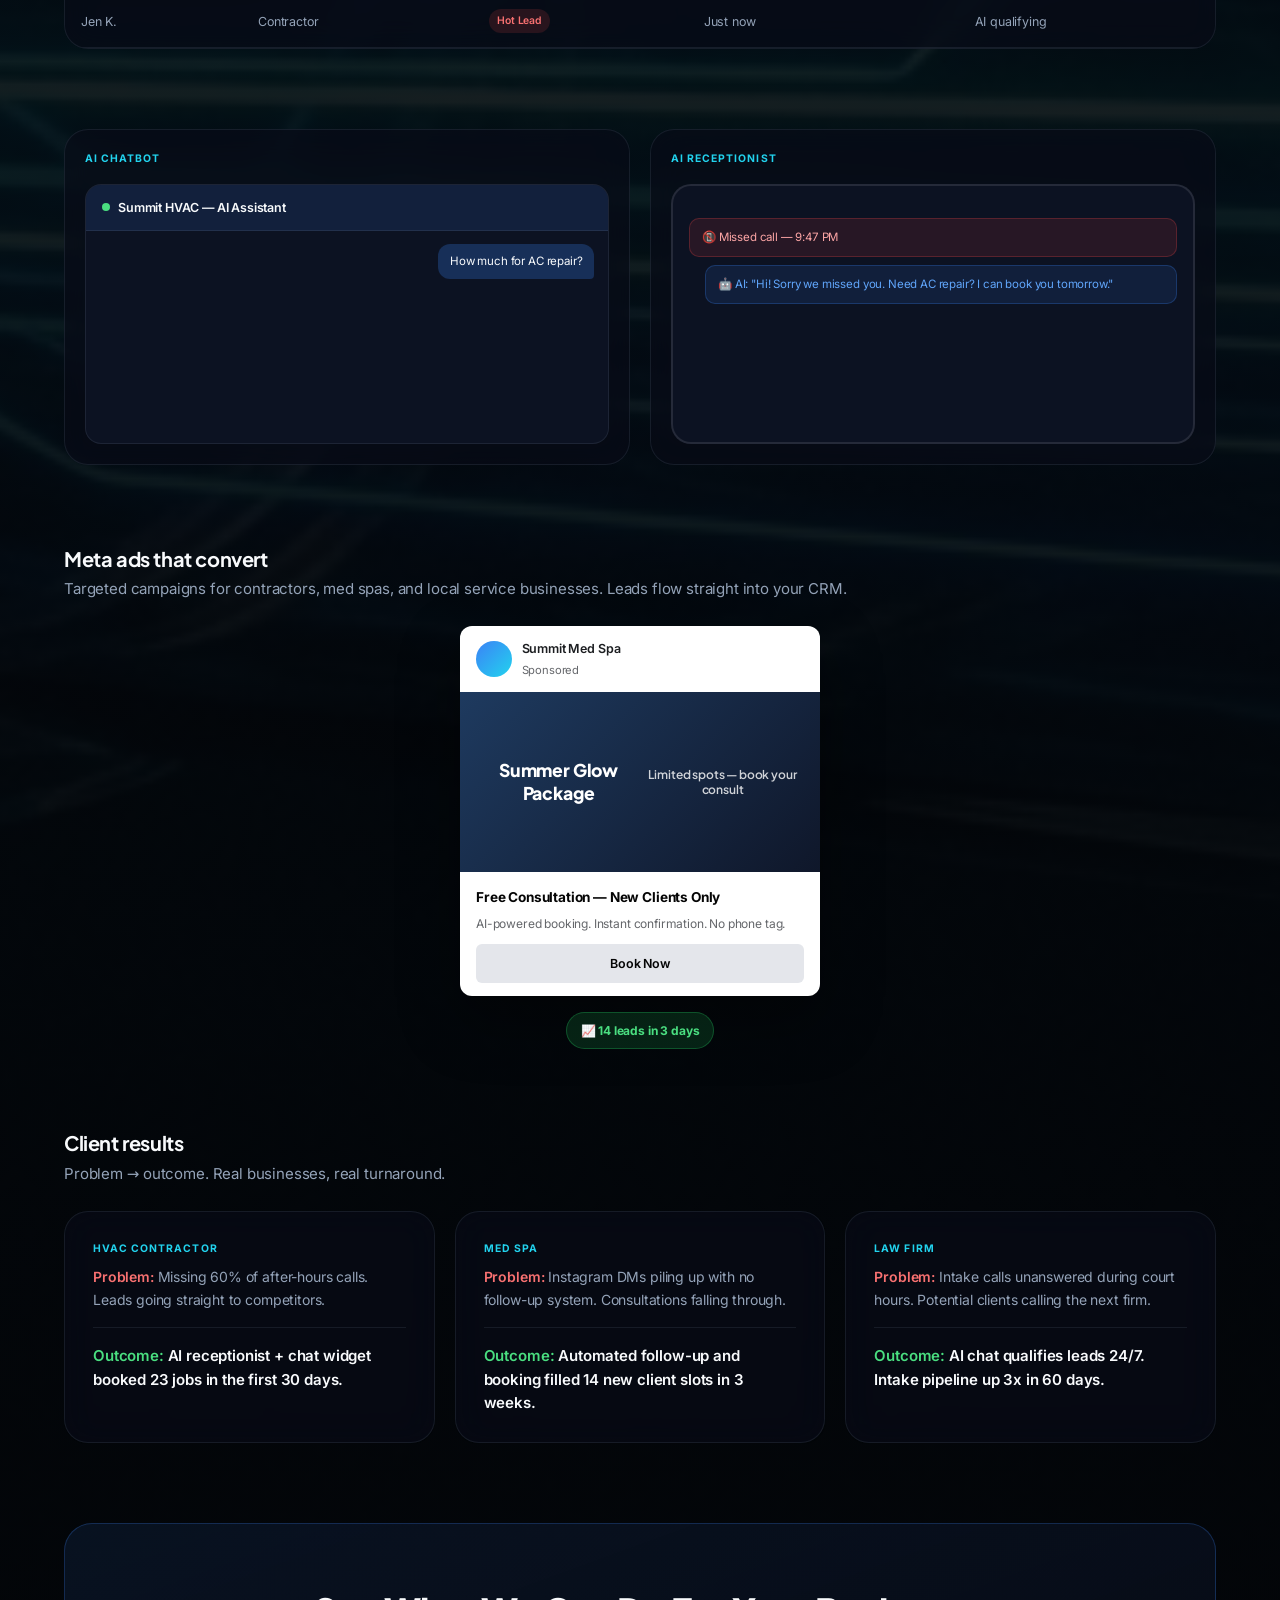
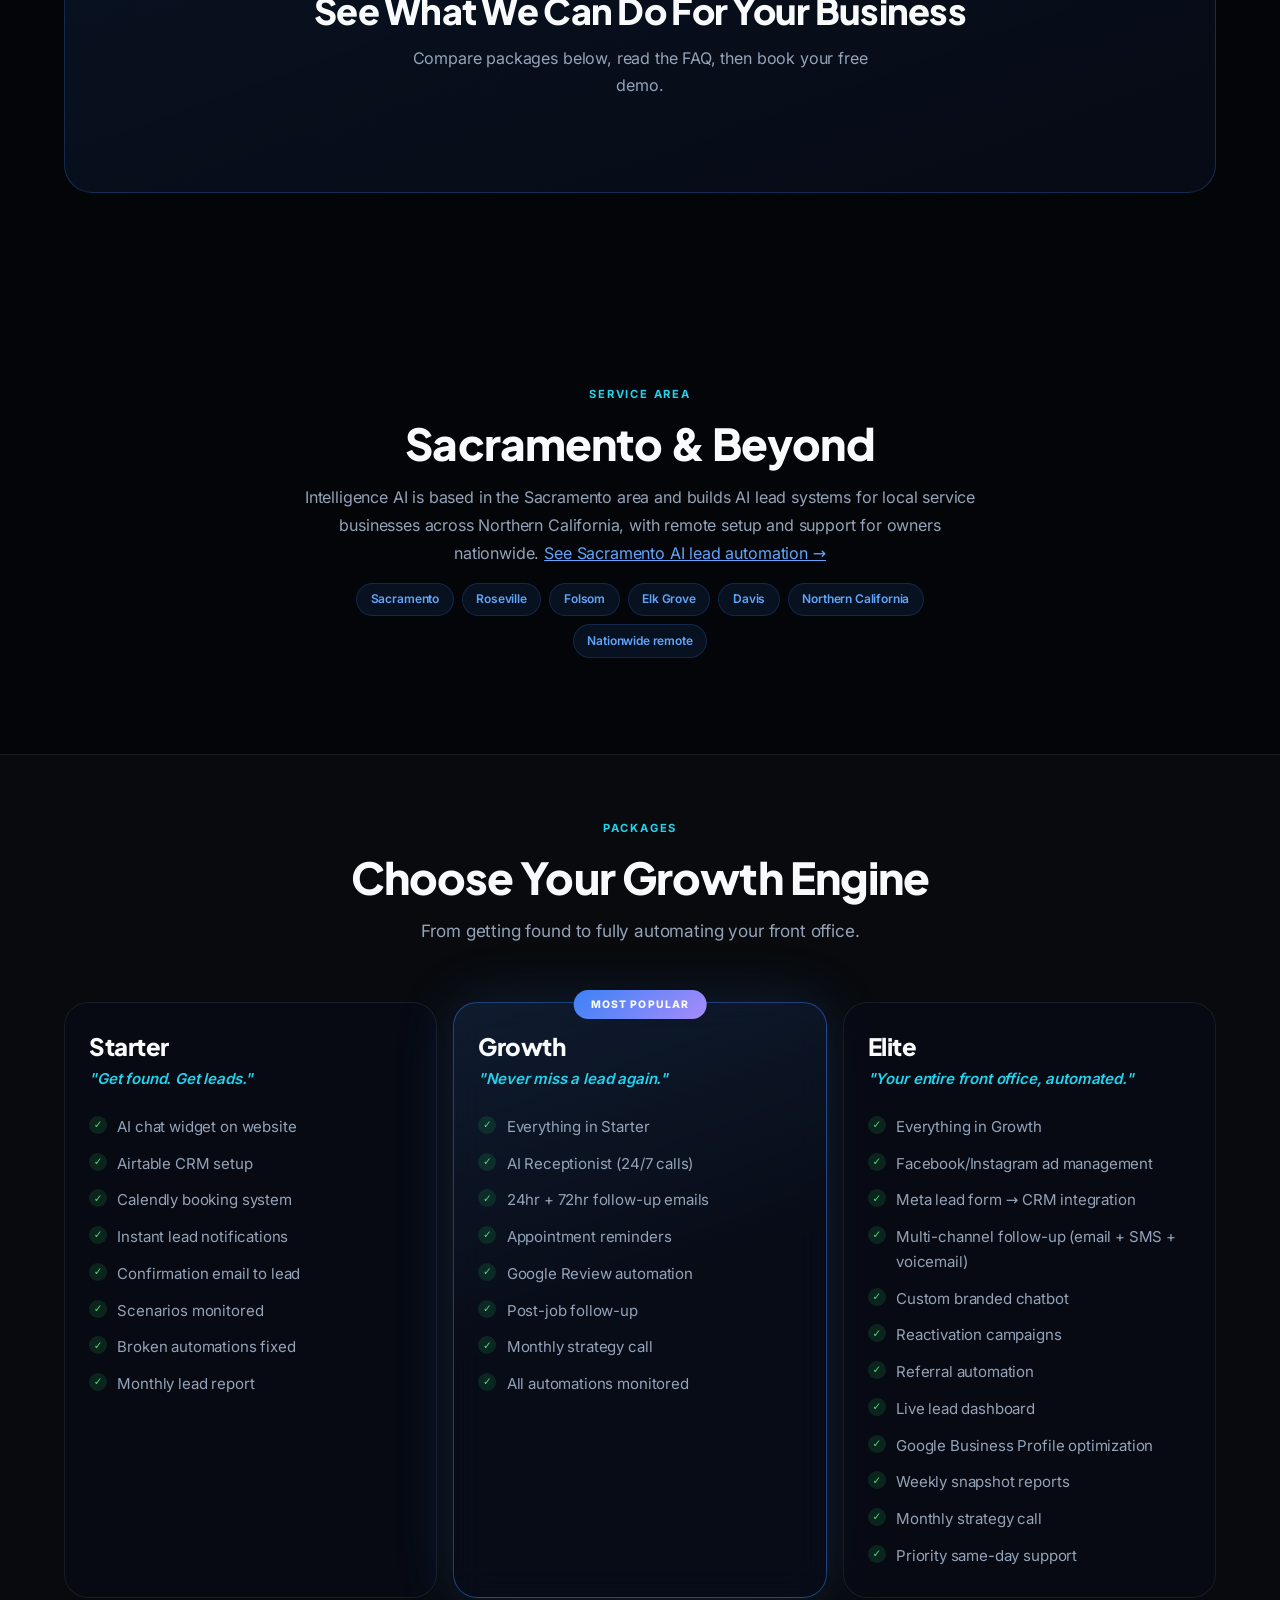
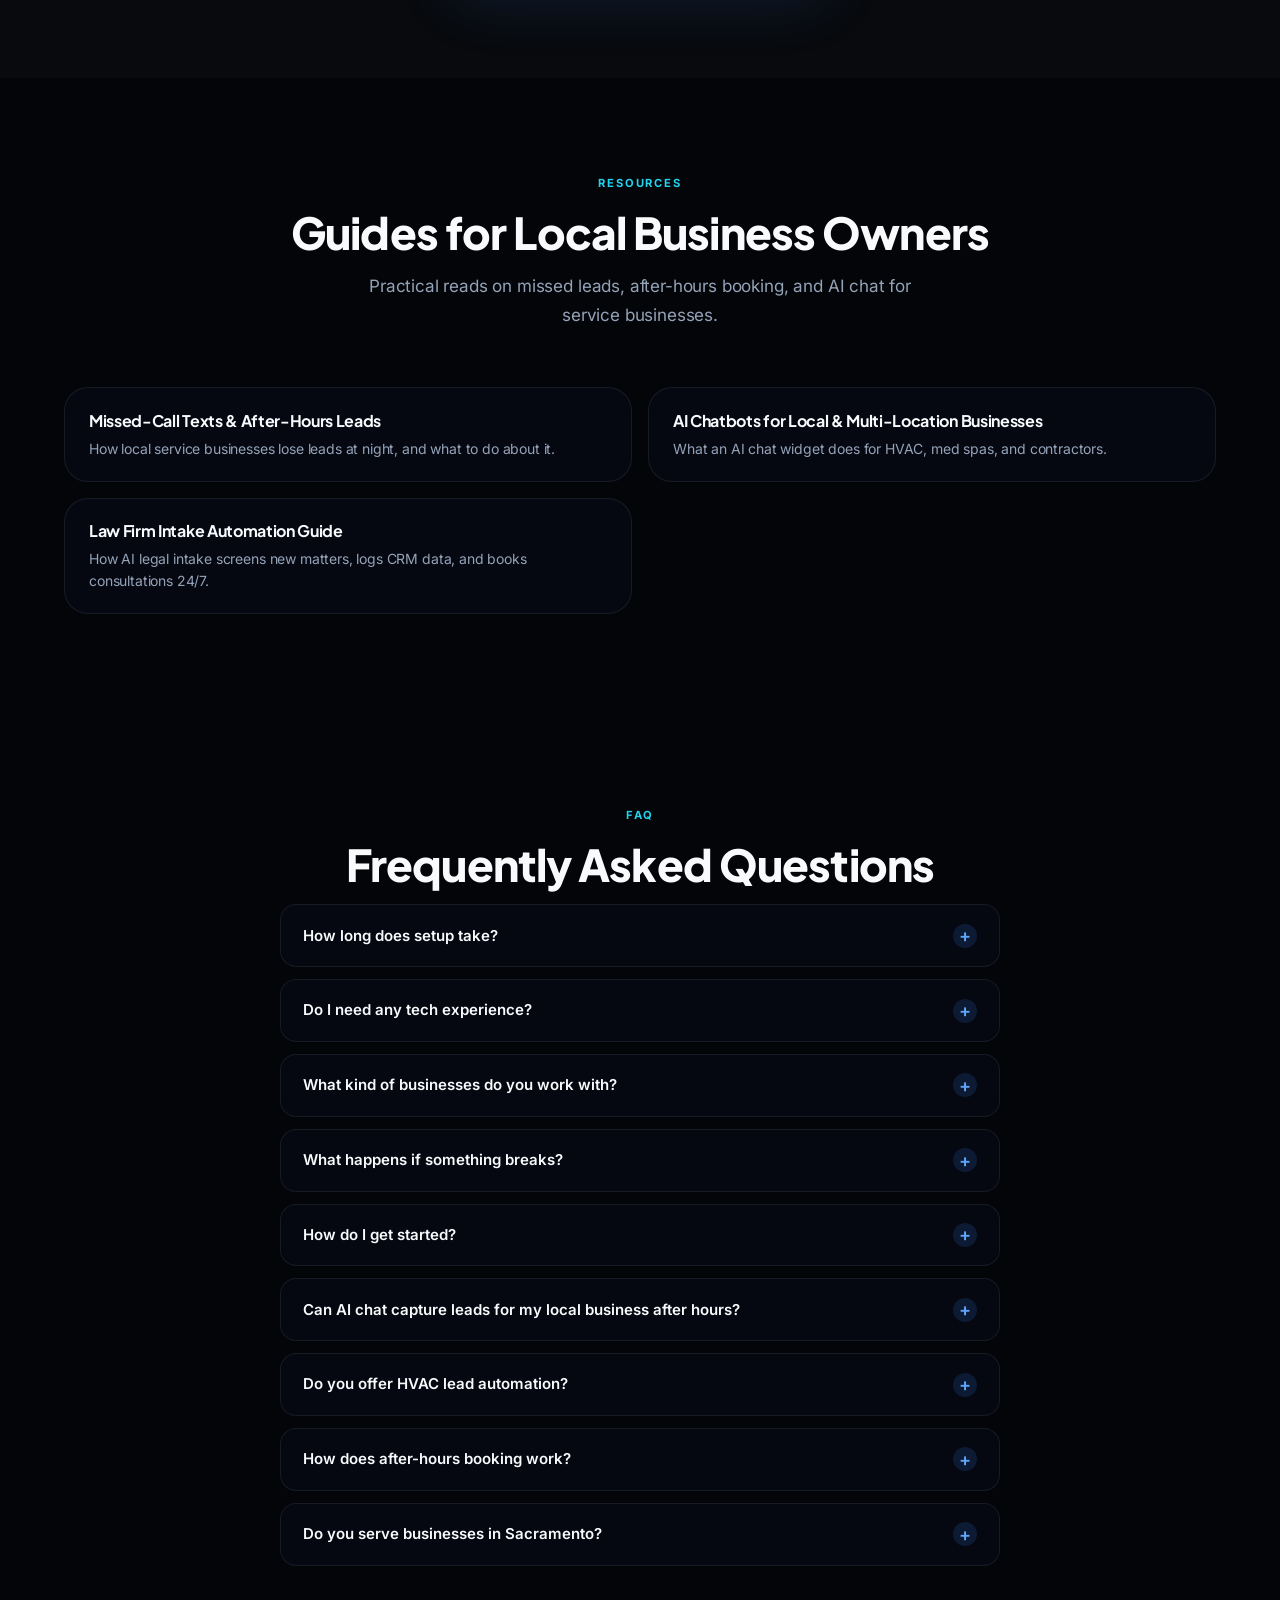
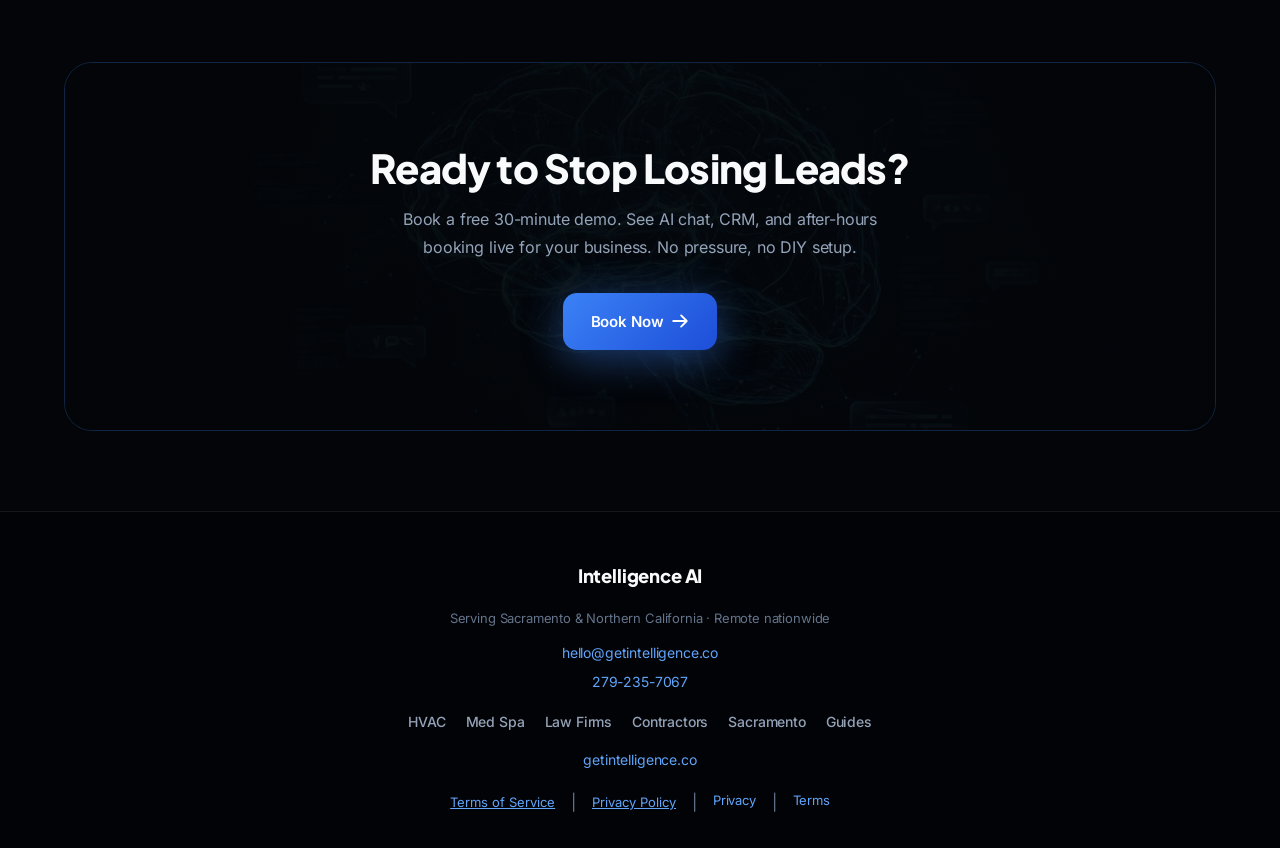
==== commit 24691017: "Add legal intake guide and nudge GitHub Pages deploy. New guide targets law firm intake automation q" ====
--- a/index.html
+++ b/index.html
@@ -2451,6 +2451,10 @@
           <h3>AI Chatbots for Local &amp; Multi-Location Businesses</h3>
           <p>What an AI chat widget does for HVAC, med spas, and contractors.</p>
         </a>
+        <a href="guides/legal-intake-automation-law-firms.html" class="guide-card reveal">
+          <h3>Law Firm Intake Automation Guide</h3>
+          <p>How AI legal intake screens new matters, logs CRM data, and books consultations 24/7.</p>
+        </a>
       </div>
     </div>
   </section>
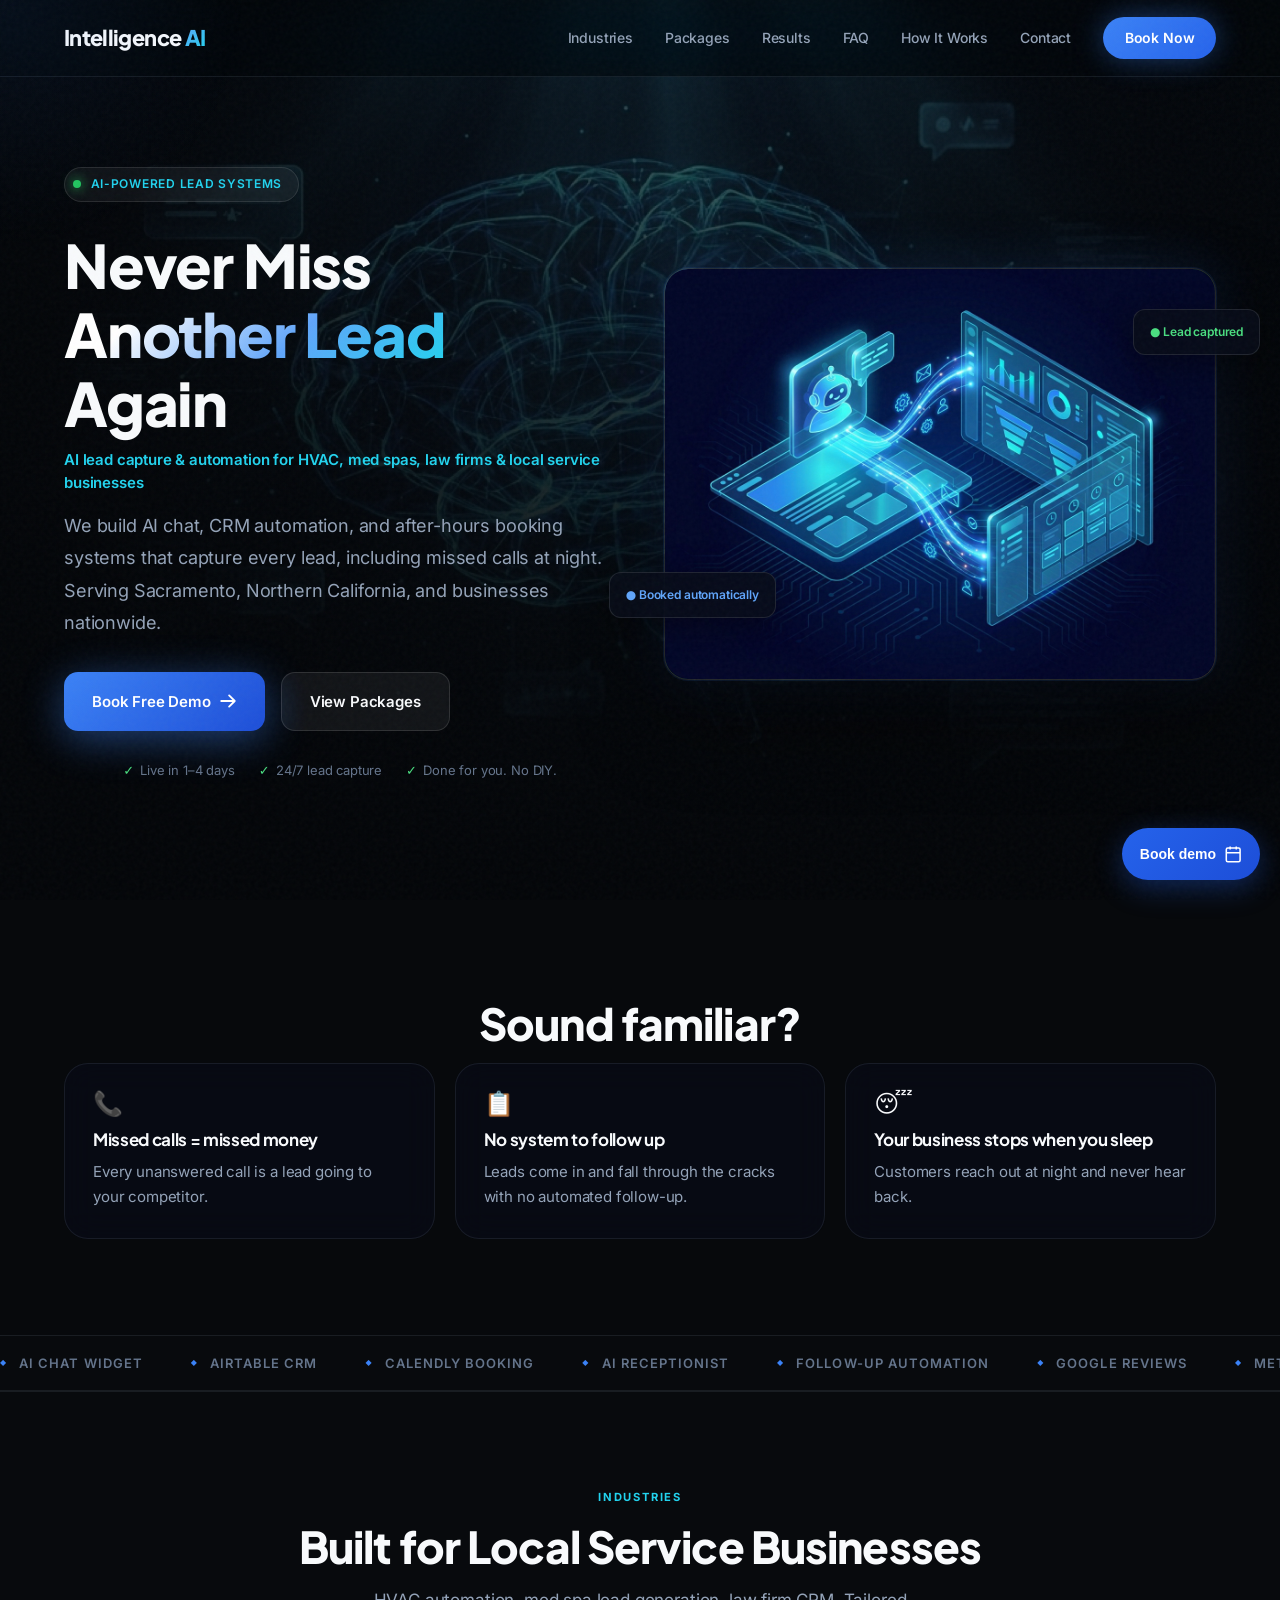
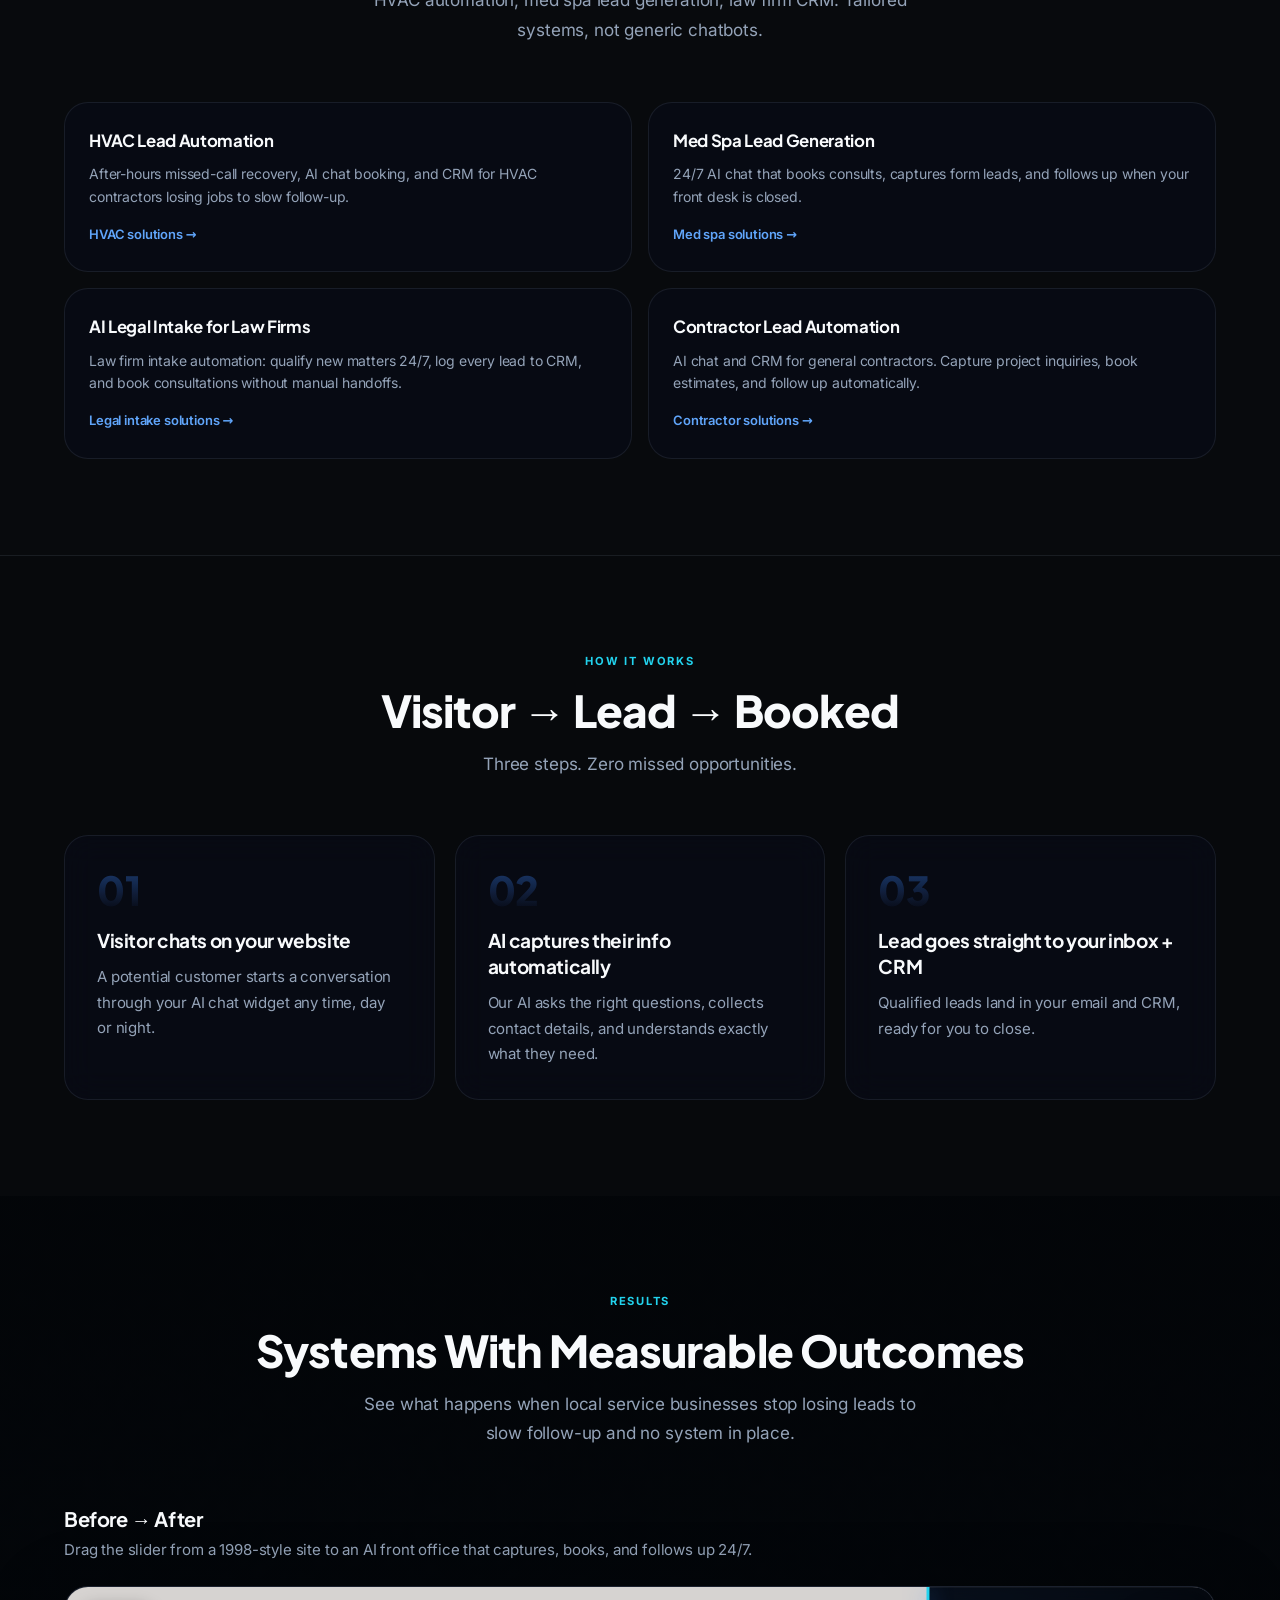
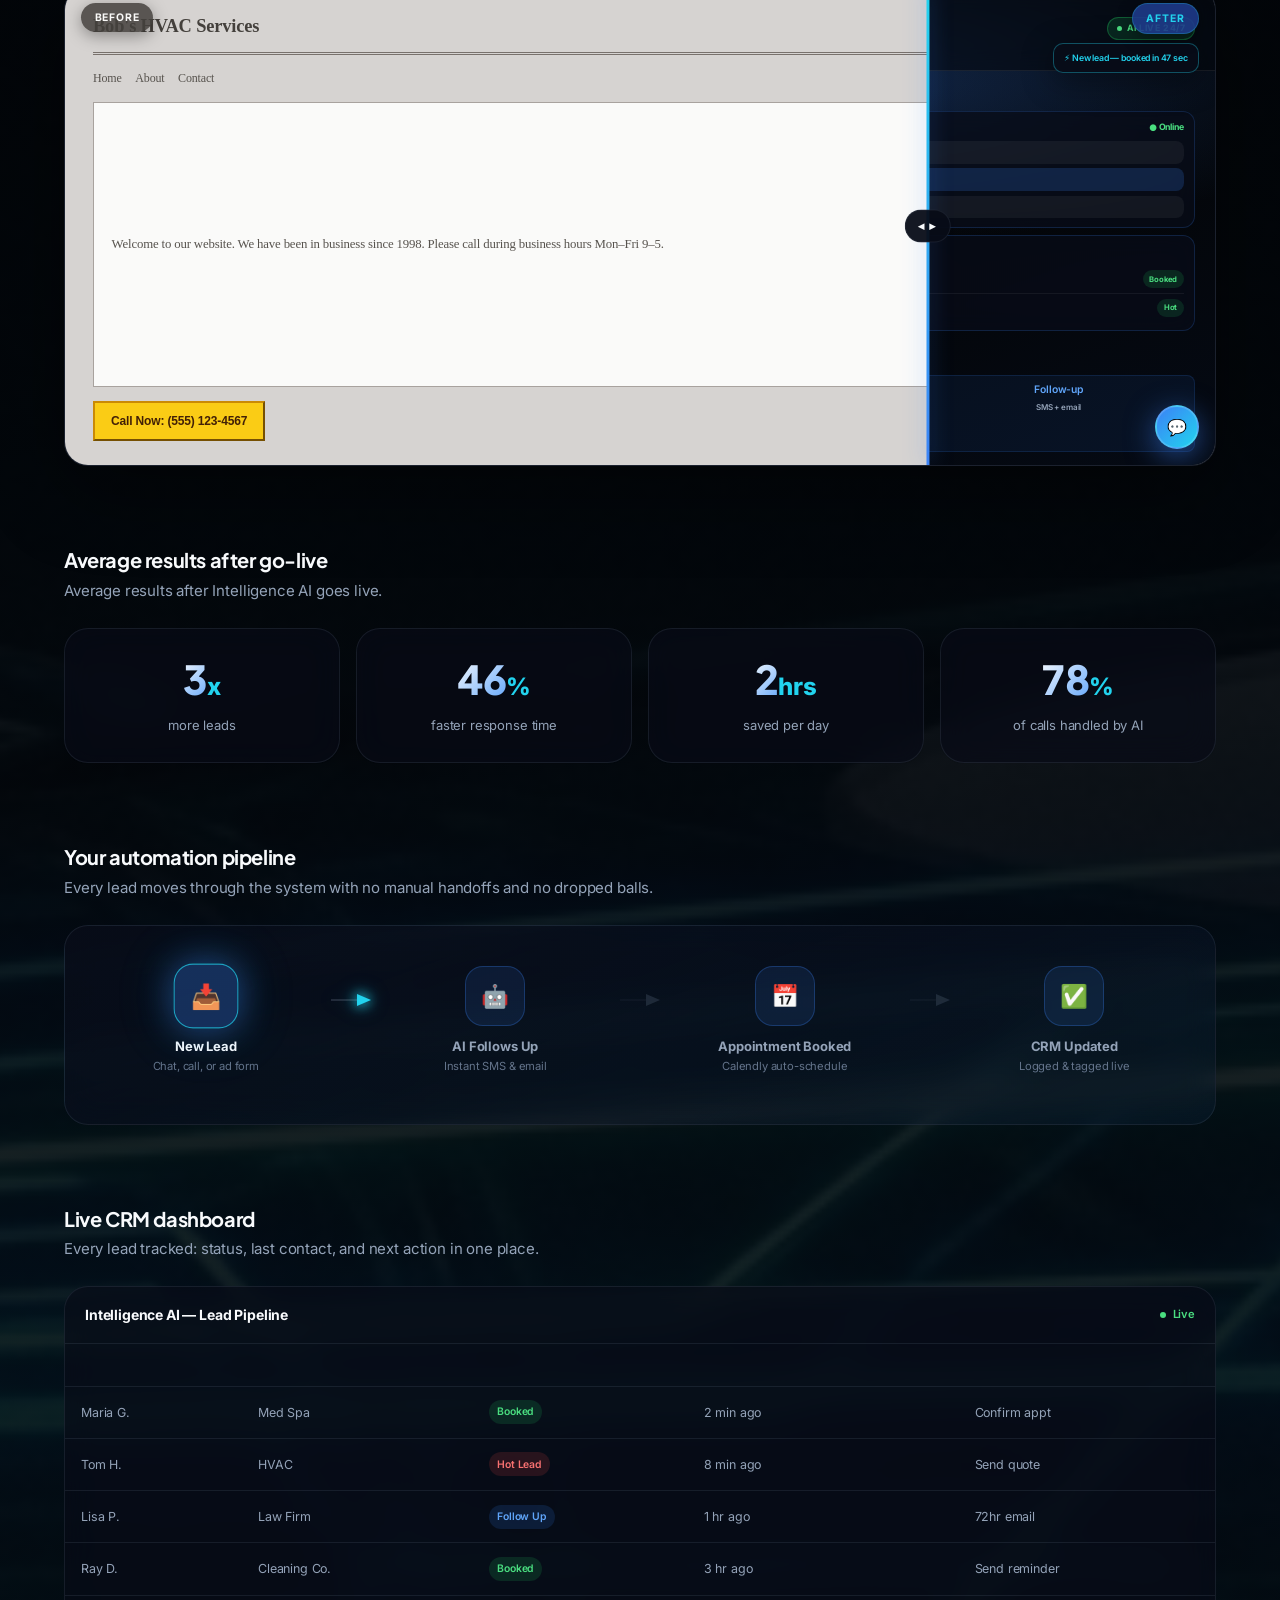
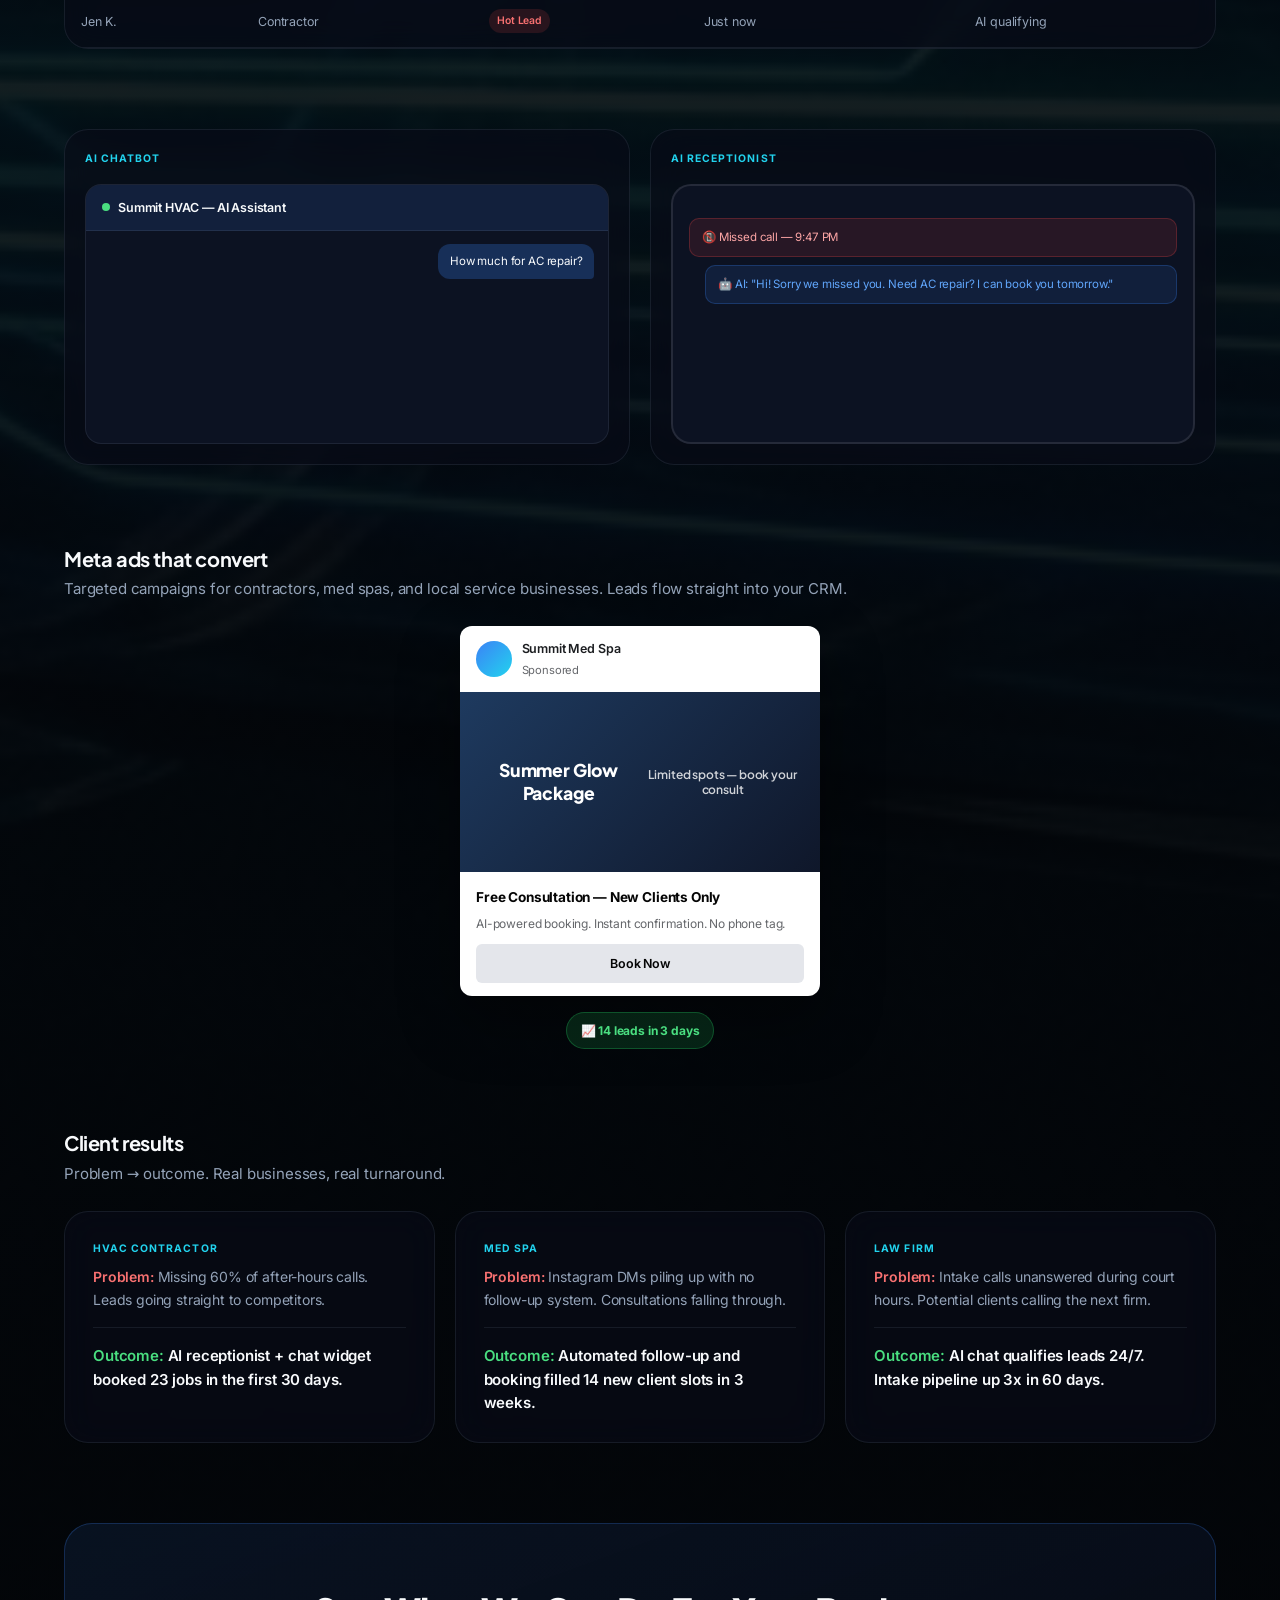
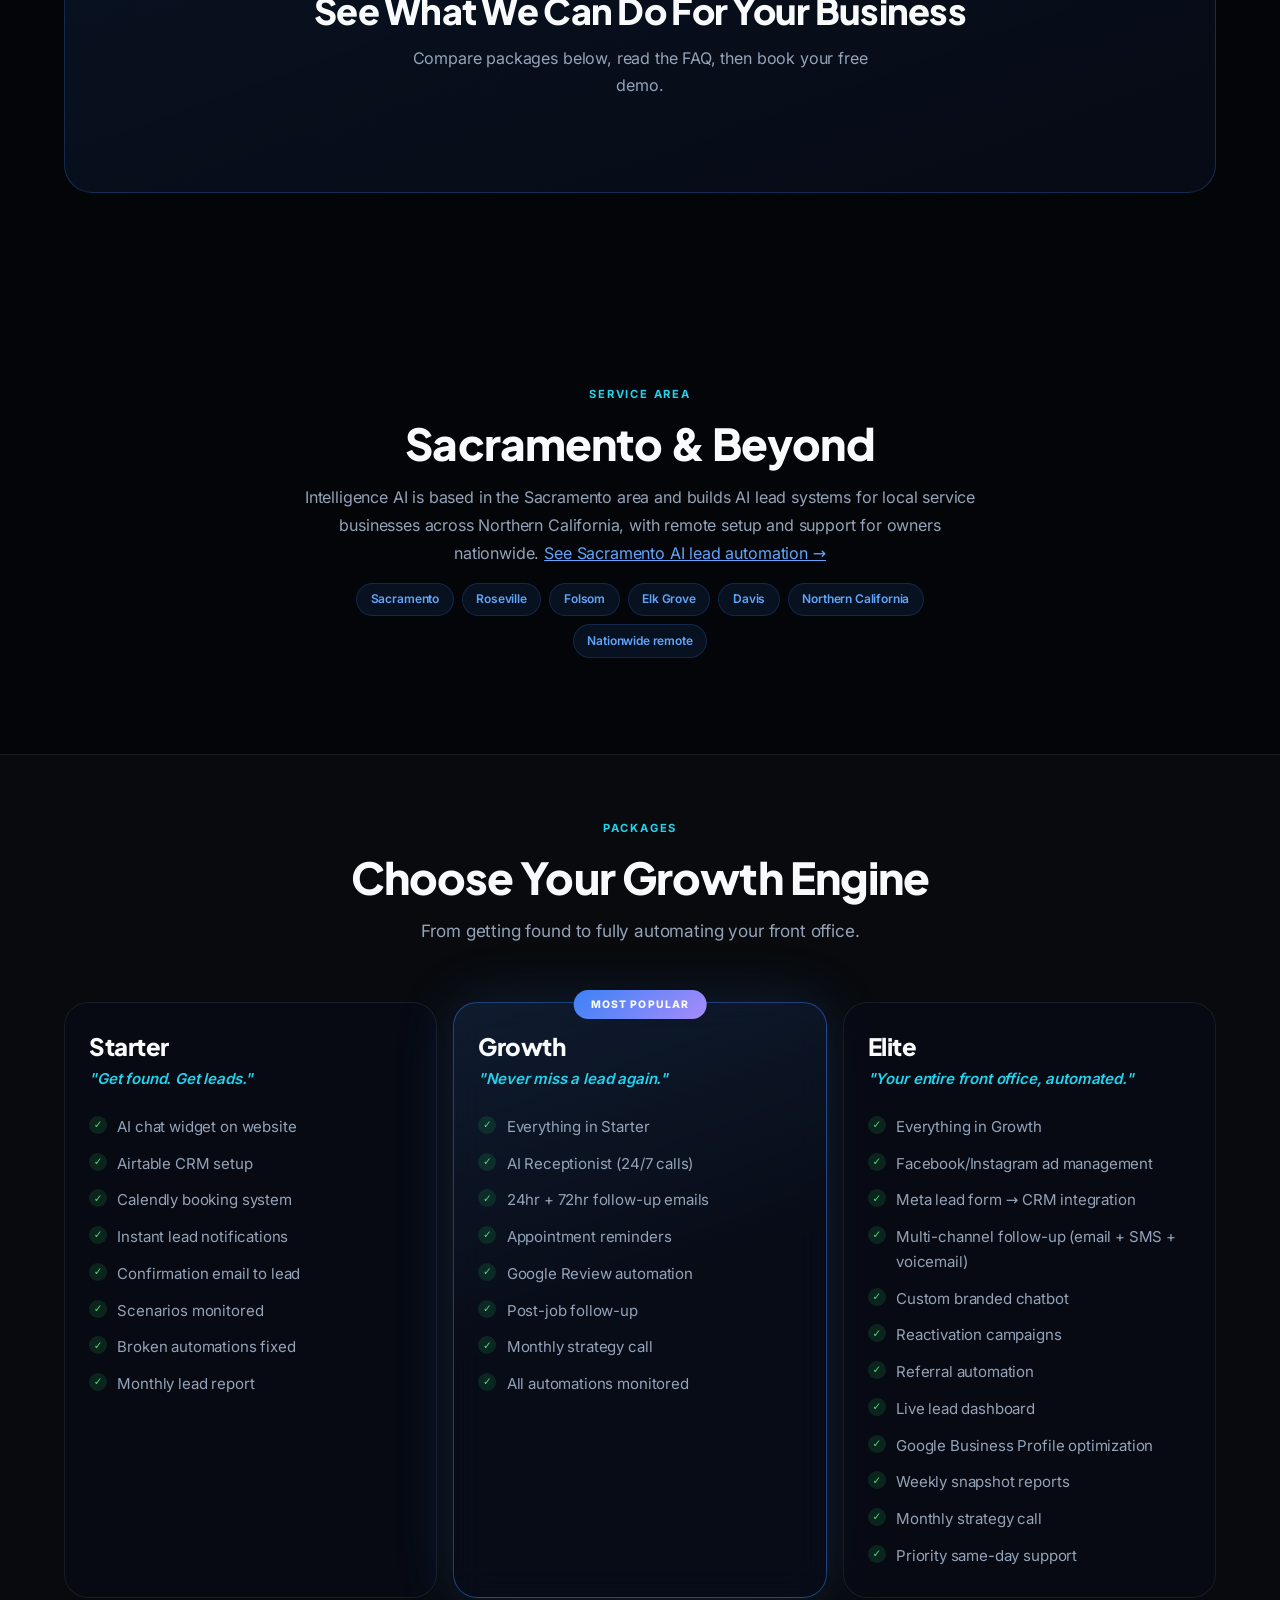
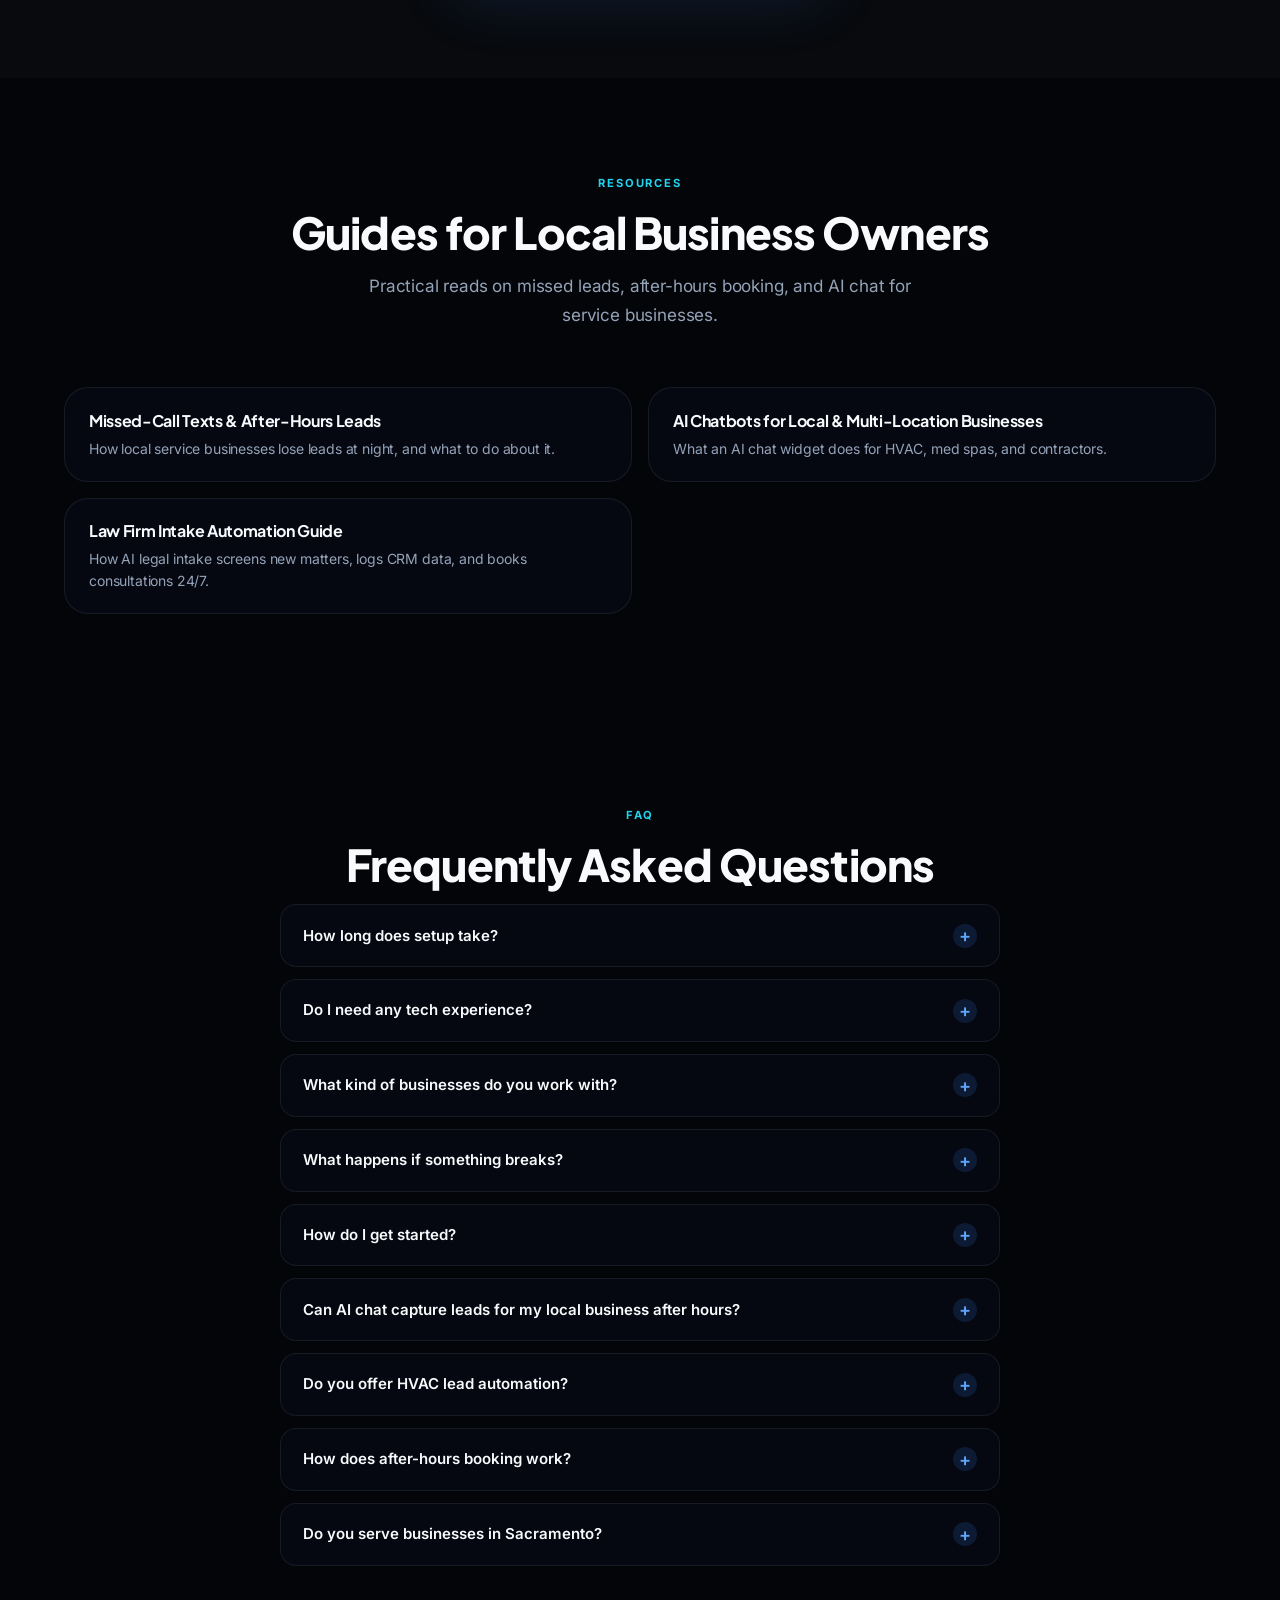
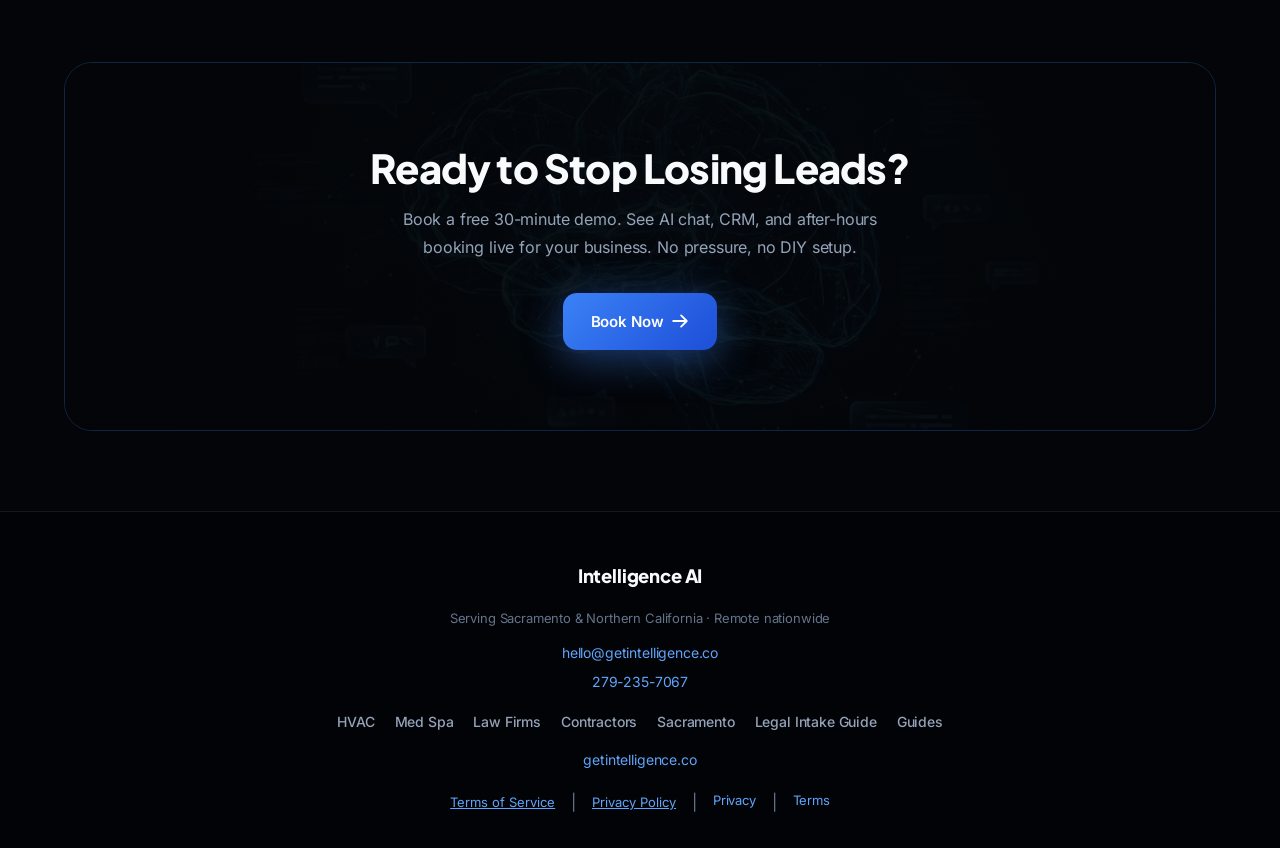
==== commit 37ab5606: "Improve med-spa SEO and wire Book Now to VSL widget. Expand med-spa page for GSC lead-generation que" ====
--- a/index.html
+++ b/index.html
@@ -2557,6 +2557,7 @@
         <a href="law-firms.html" style="color:var(--muted);text-decoration:none;">Law Firms</a>
         <a href="contractors.html" style="color:var(--muted);text-decoration:none;">Contractors</a>
         <a href="sacramento.html" style="color:var(--muted);text-decoration:none;">Sacramento</a>
+        <a href="guides/legal-intake-automation-law-firms.html" style="color:var(--muted);text-decoration:none;">Legal Intake Guide</a>
         <a href="guides/missed-leads-after-hours.html" style="color:var(--muted);text-decoration:none;">Guides</a>
       </nav>
       <a href="https://getintelligence.co" style="color:var(--blue-light);text-decoration:none;font-size:0.875rem;">getintelligence.co</a>
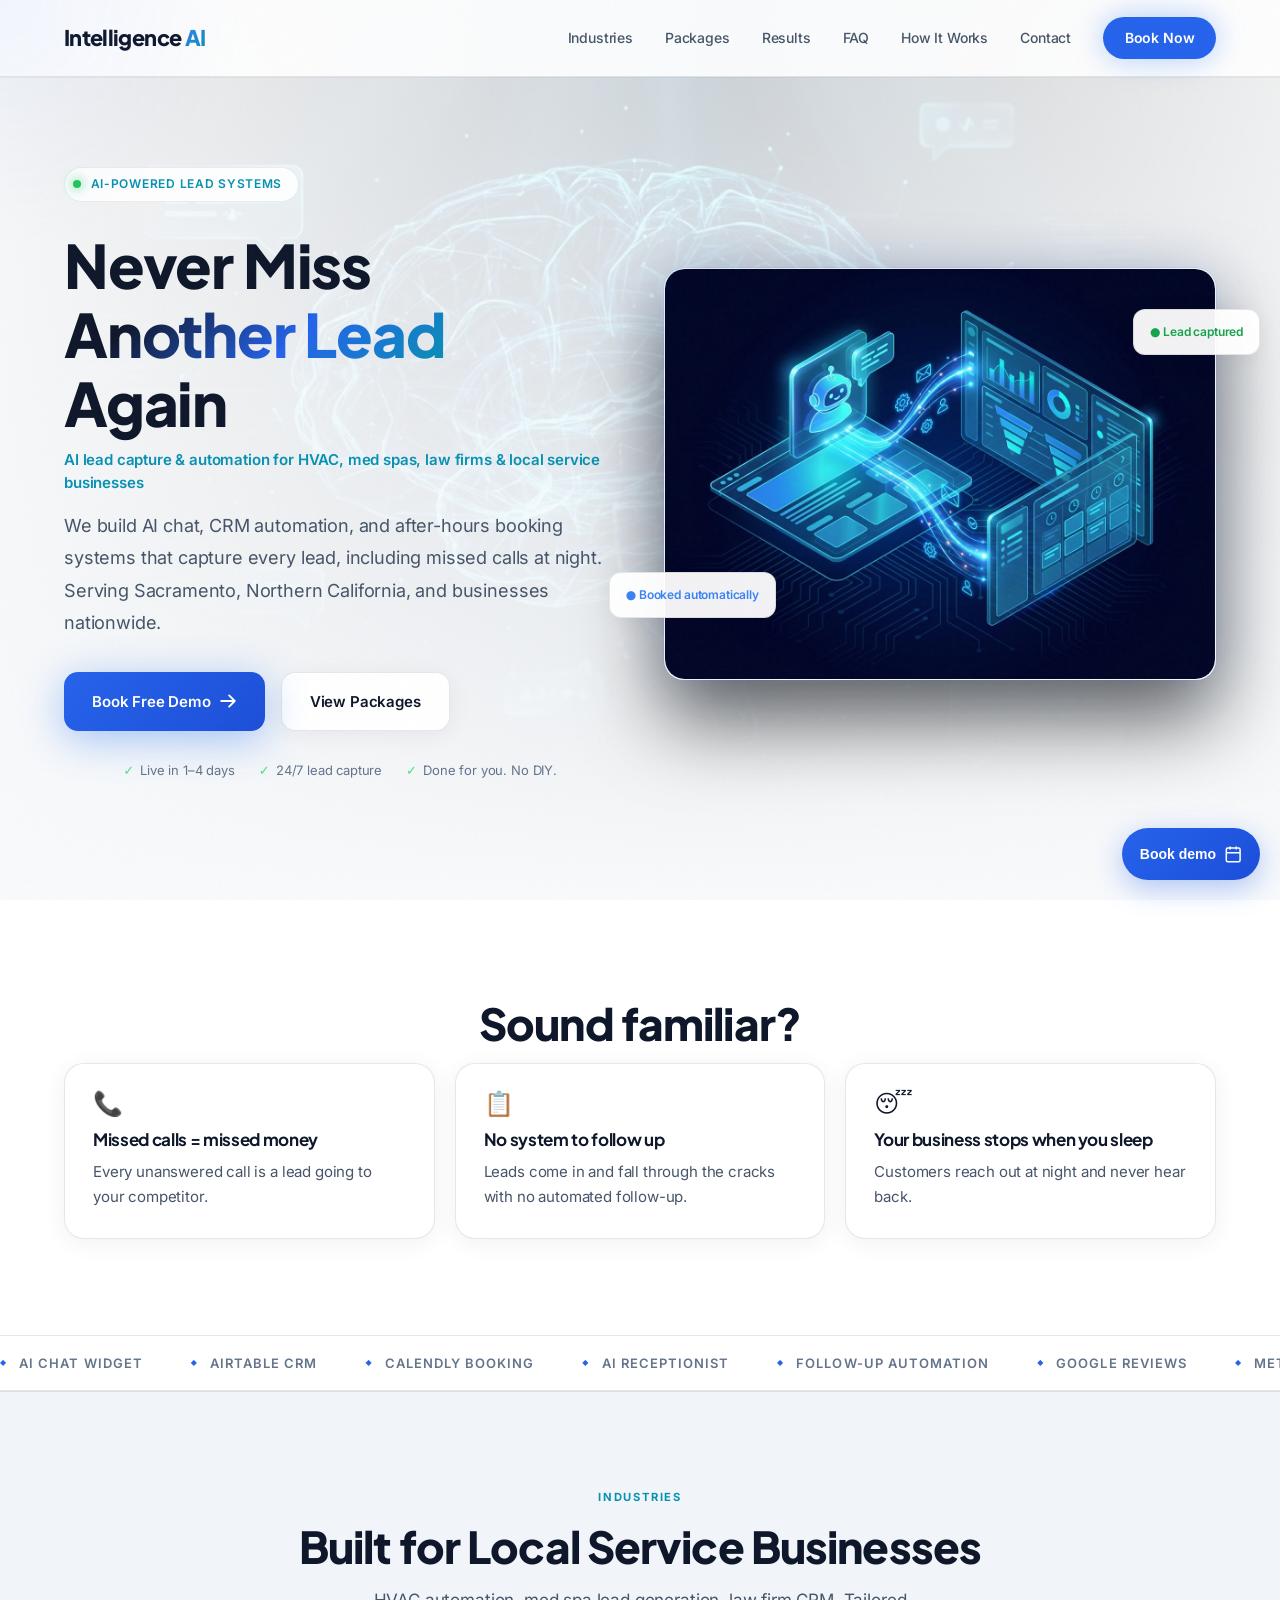
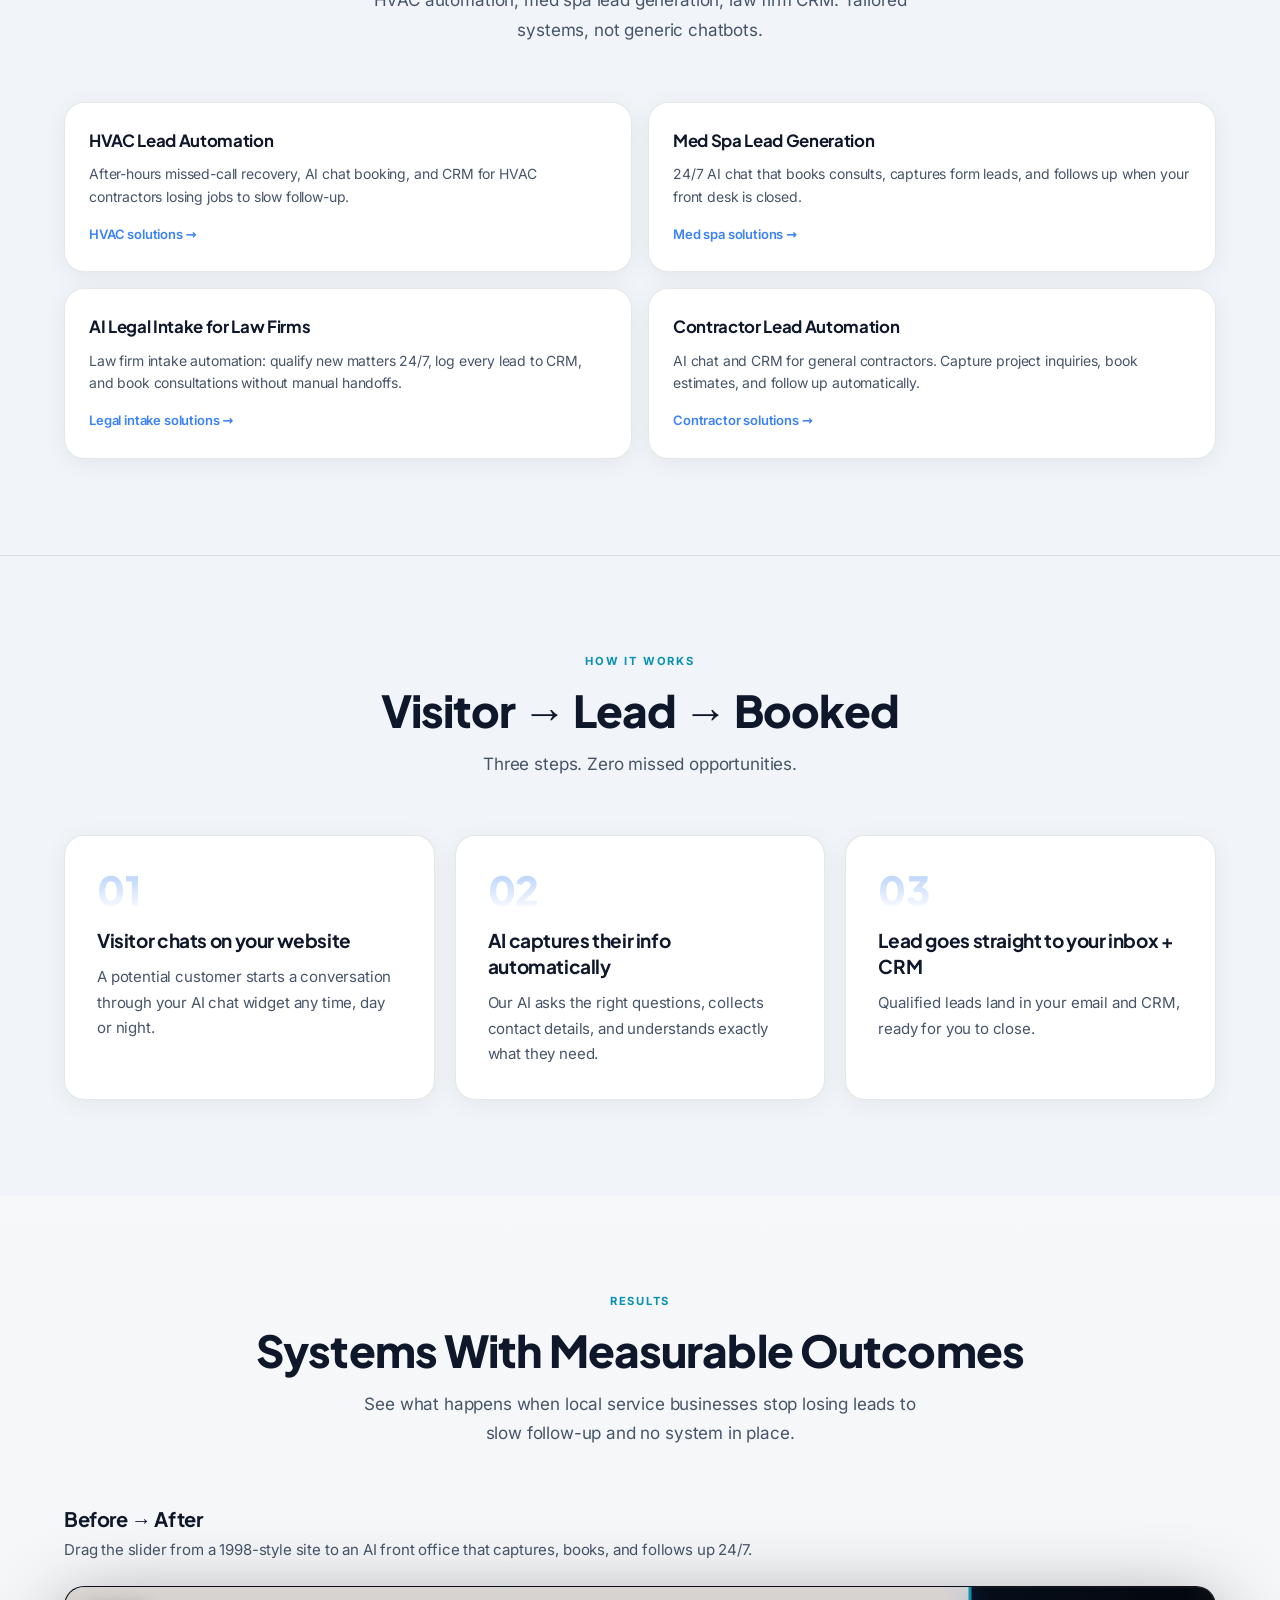
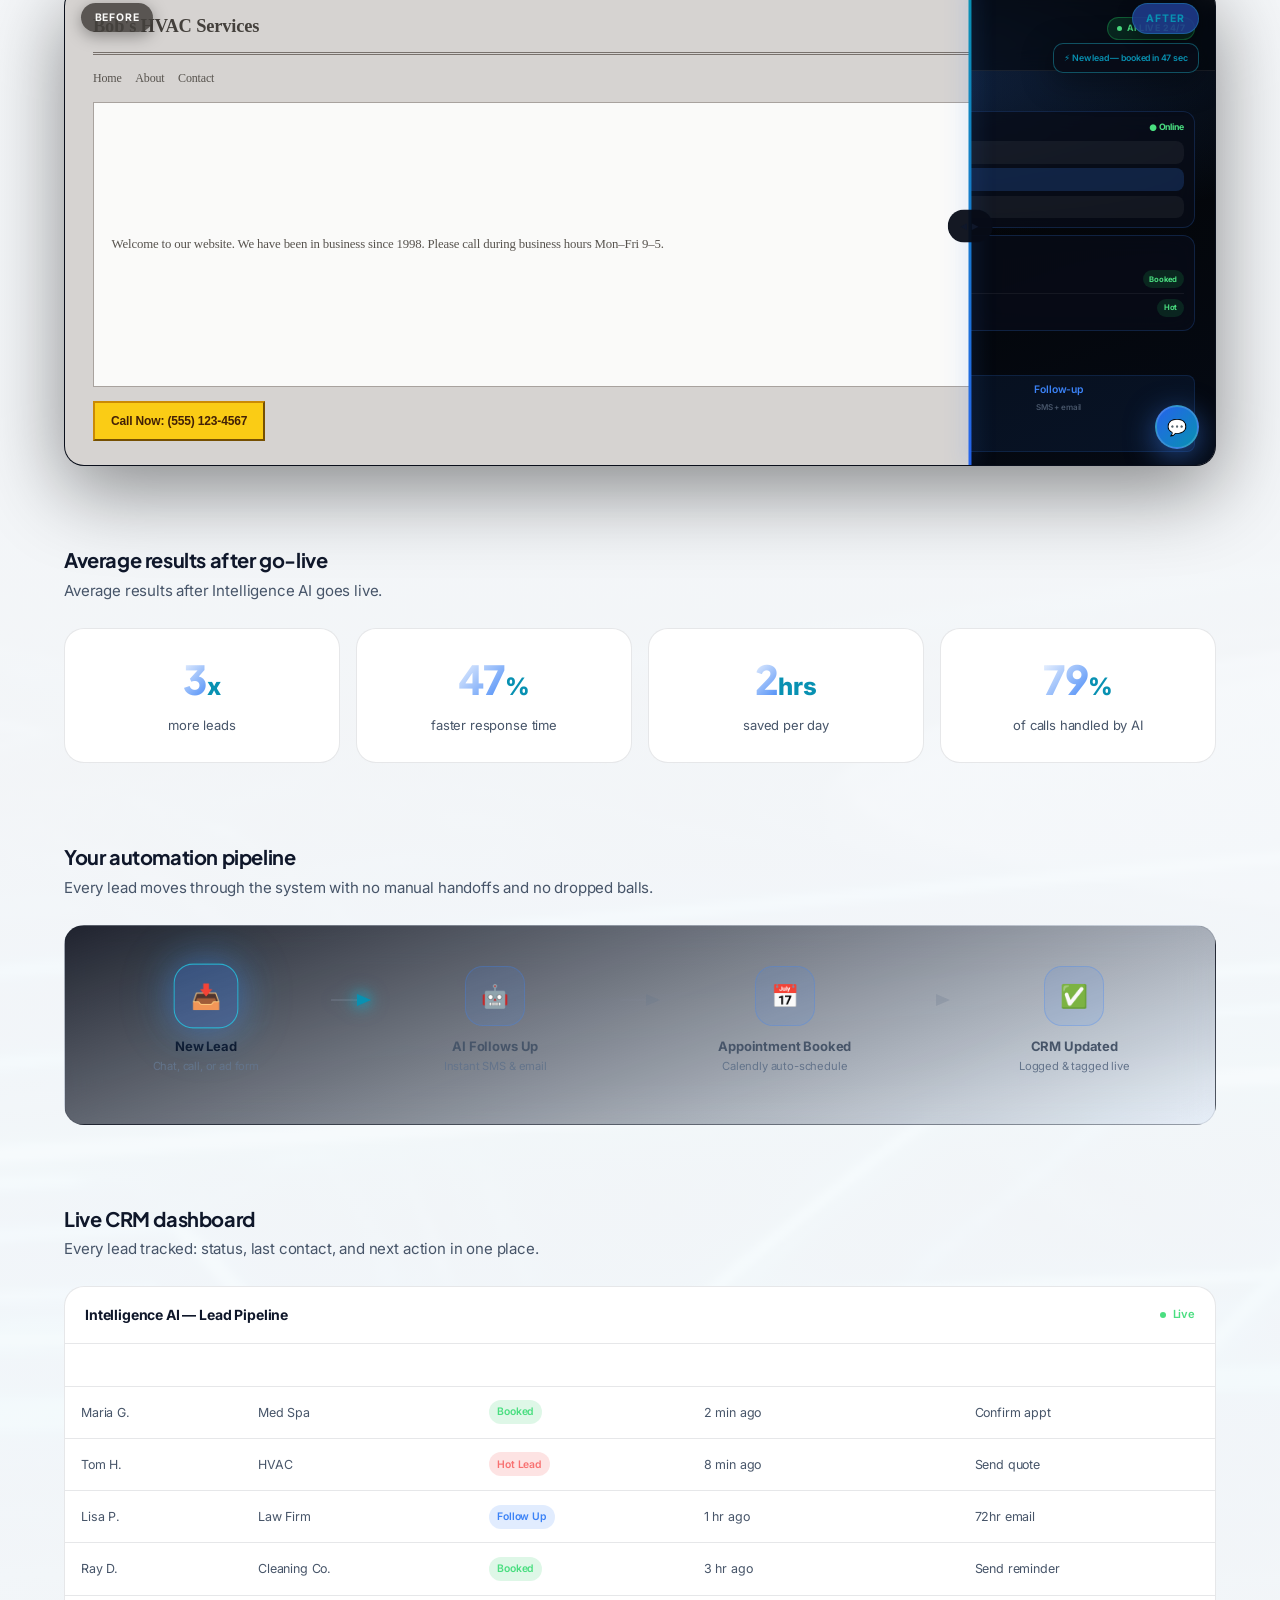
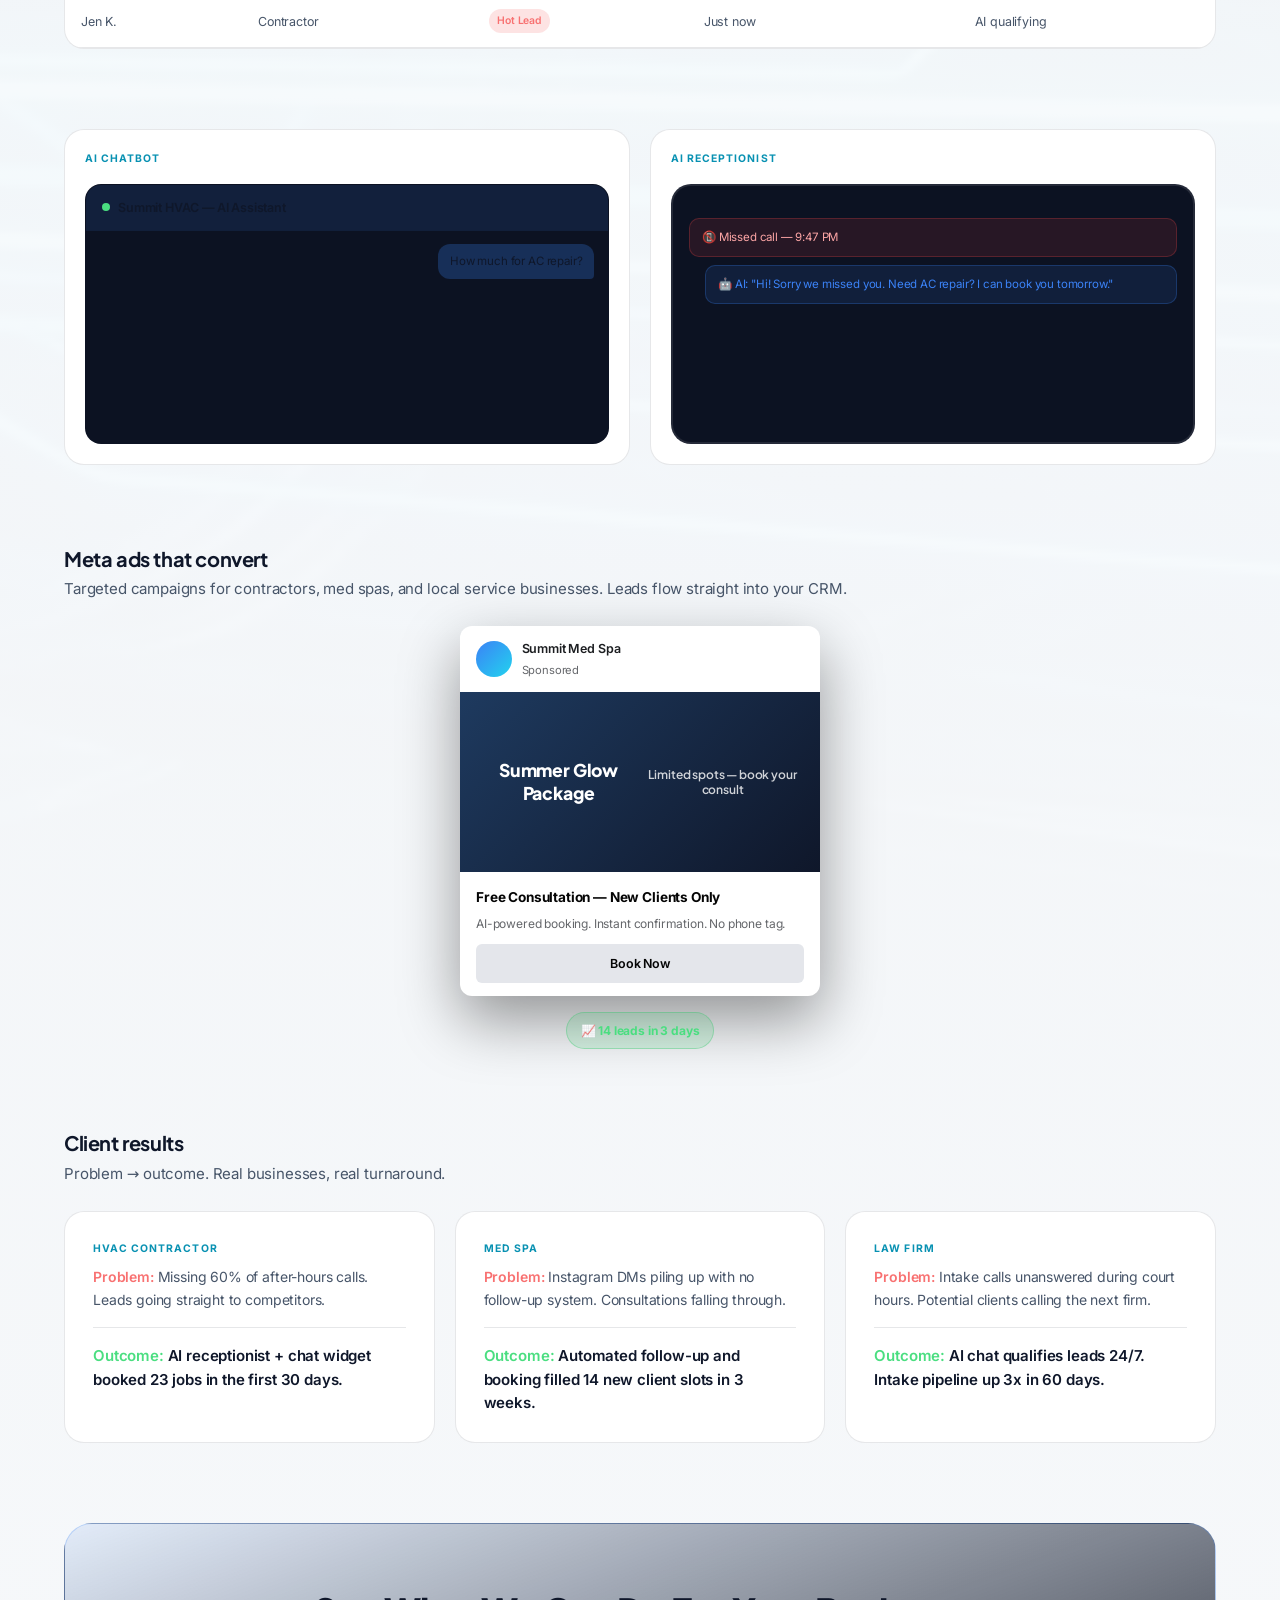
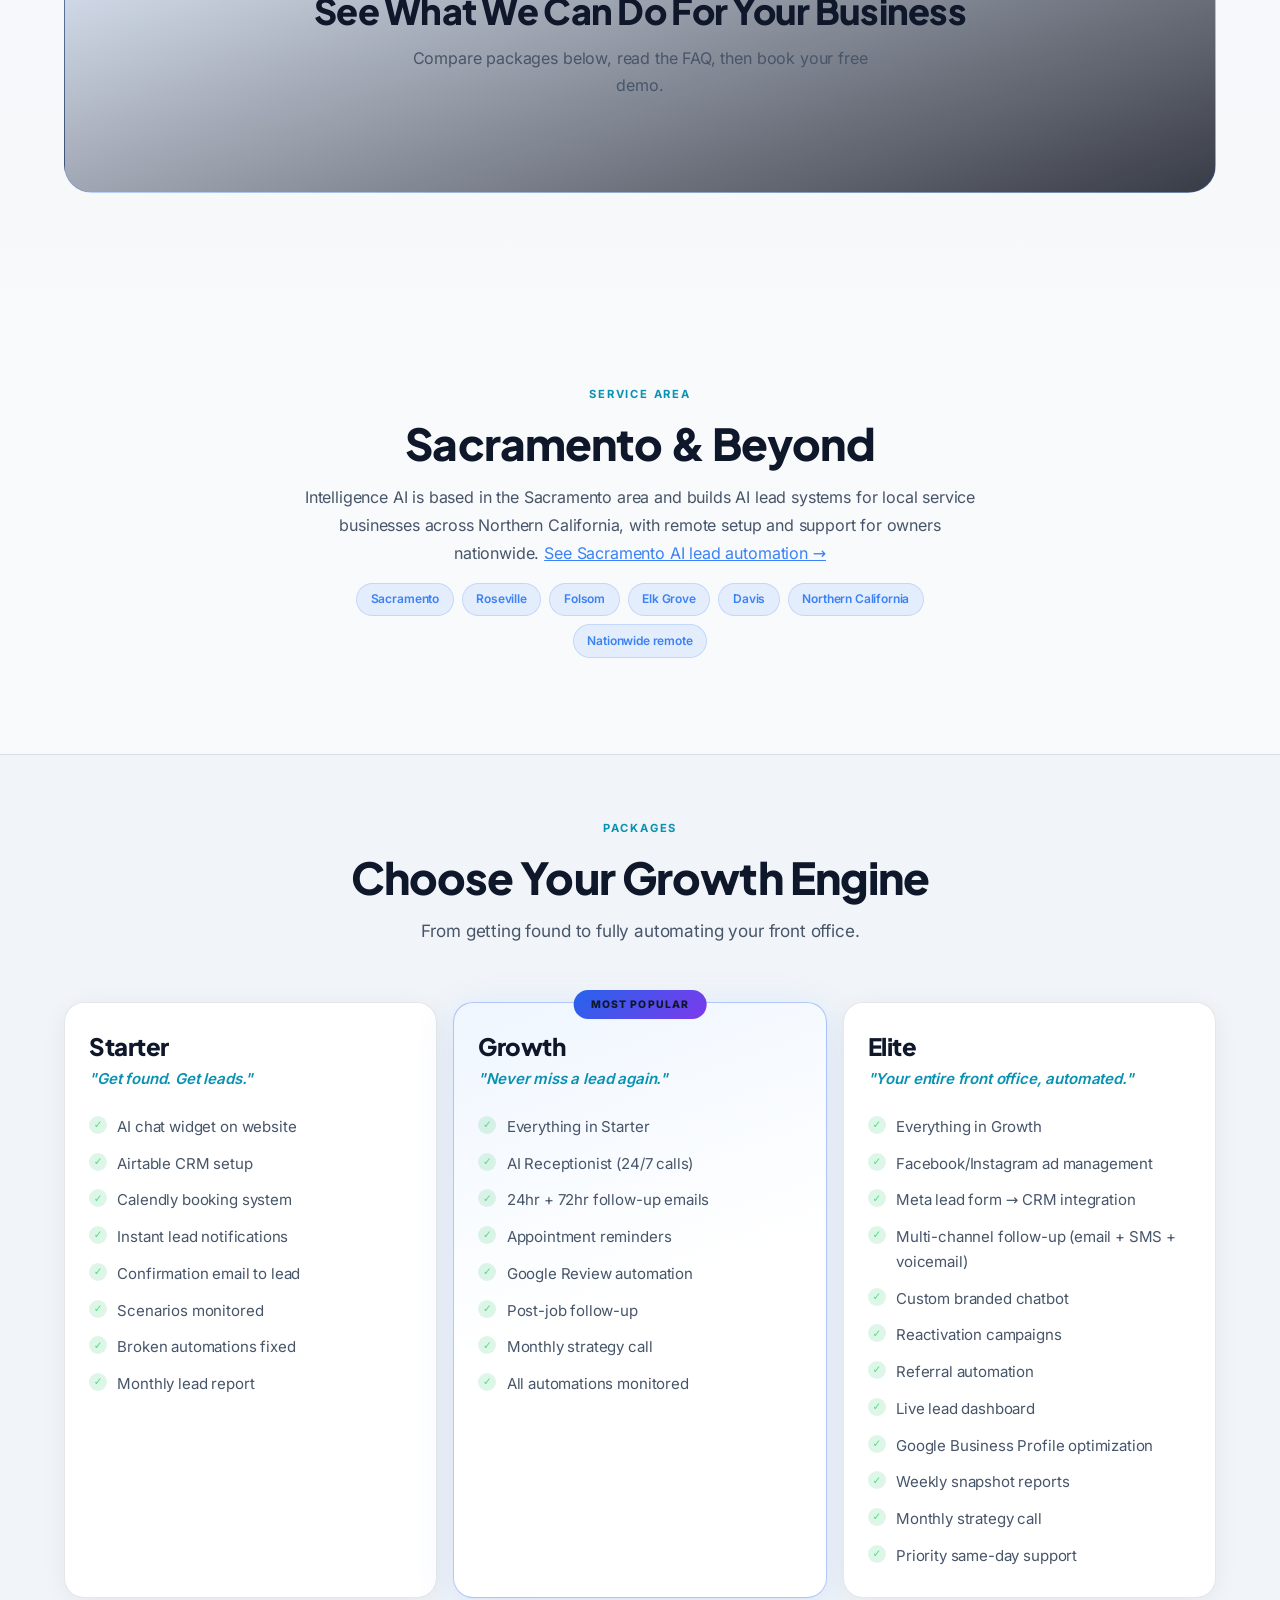
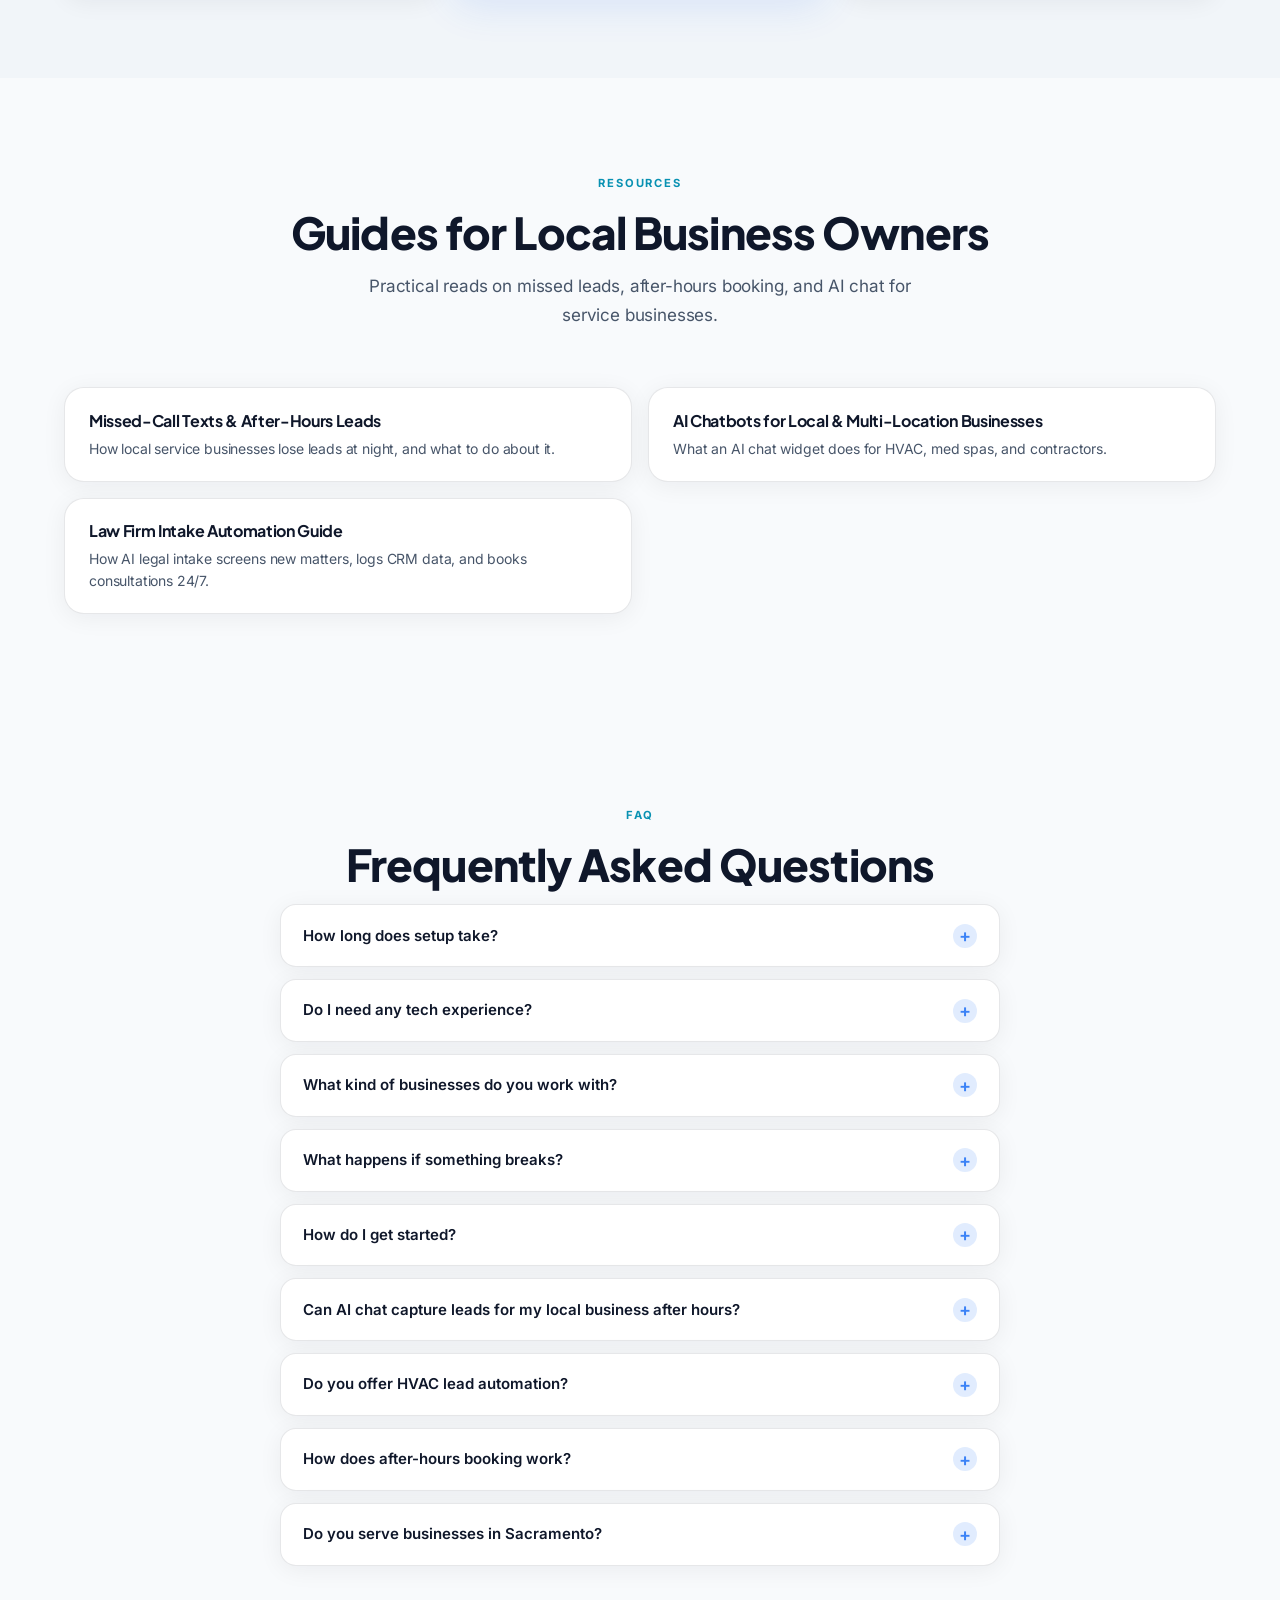
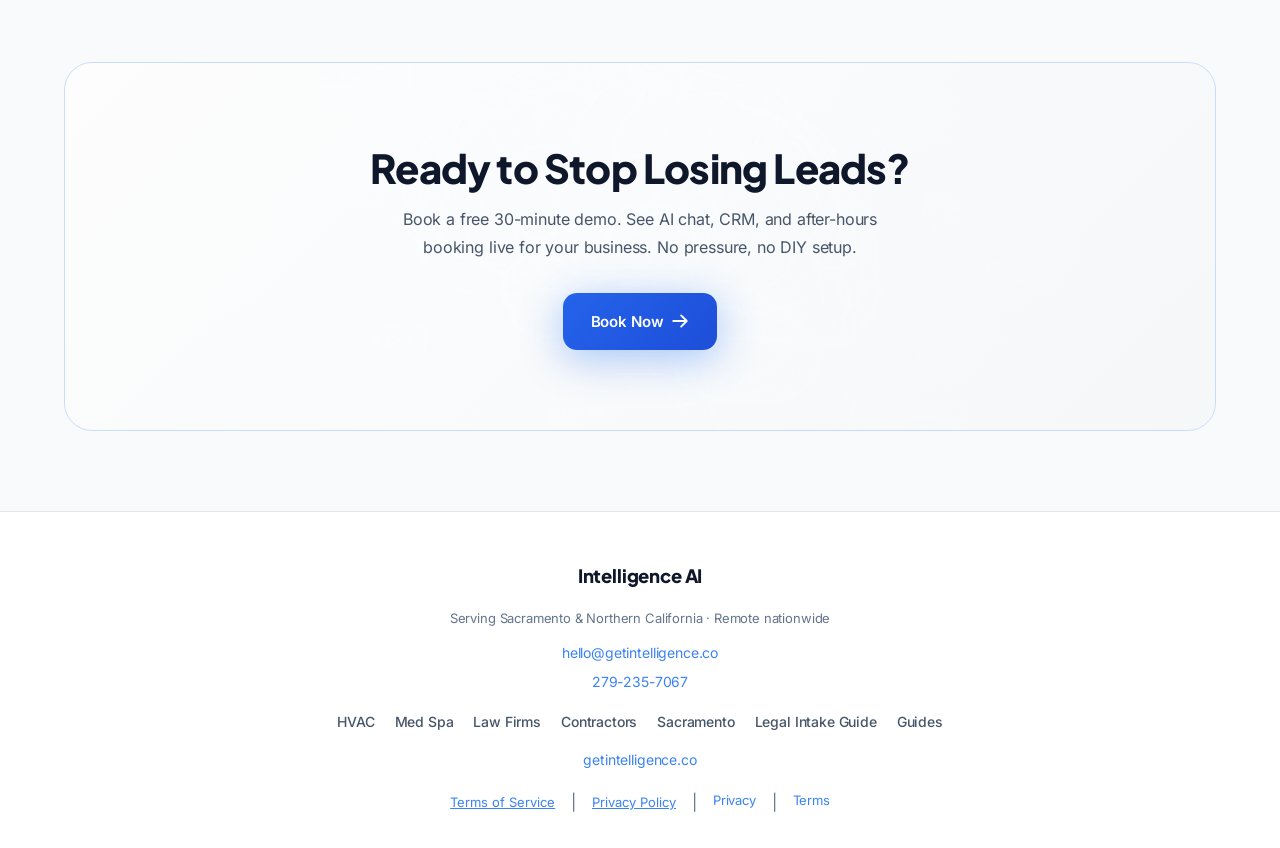
==== commit d22801c7: "Switch site to light theme for readability. Light backgrounds, dark text, and white cards on homepag" ====
--- a/index.html
+++ b/index.html
@@ -7,7 +7,7 @@
   <title>AI Lead Automation for Local Businesses | Intelligence AI</title>
   <meta name="description" content="Stop missing leads after hours. AI chat, CRM, and booking automation for HVAC, med spas, law firms, and contractors. Live in 1–4 days.">
   <meta name="robots" content="index, follow">
-  <meta name="theme-color" content="#030508">
+  <meta name="theme-color" content="#f8fafc">
   <meta http-equiv="Content-Security-Policy" content="default-src 'self'; script-src 'self' 'unsafe-inline' https://assets.calendly.com; style-src 'self' 'unsafe-inline' https://assets.calendly.com; img-src 'self' data: https:; font-src 'self'; connect-src 'self' https://calendly.com https://*.calendly.com; frame-src https://calendly.com https://*.calendly.com;">
   <link rel="canonical" href="https://getintelligence.co/">
   <meta property="og:type" content="website">
@@ -163,17 +163,19 @@
     *, *::before, *::after { box-sizing: border-box; margin: 0; padding: 0; }
 
     :root {
-      --bg: #030508;
-      --text: #f8fafc;
-      --muted: #94a3b8;
+      --bg: #f8fafc;
+      --surface: #ffffff;
+      --text: #0f172a;
+      --muted: #475569;
       --dim: #64748b;
-      --blue: #3b82f6;
-      --blue-light: #60a5fa;
-      --cyan: #22d3ee;
-      --violet: #a78bfa;
-      --border: rgba(148, 163, 184, 0.12);
-      --glass: rgba(8, 12, 24, 0.65);
-      --radius: 24px;
+      --blue: #2563eb;
+      --blue-light: #3b82f6;
+      --cyan: #0891b2;
+      --violet: #7c3aed;
+      --border: rgba(15, 23, 42, 0.1);
+      --glass: #ffffff;
+      --card-shadow: 0 4px 24px rgba(15, 23, 42, 0.06);
+      --radius: 20px;
     }
 
     html { scroll-behavior: smooth; }
@@ -207,20 +209,20 @@
       width: 500px;
       height: 500px;
       border-radius: 50%;
-      background: radial-gradient(circle, rgba(59,130,246,0.08) 0%, transparent 70%);
+      background: radial-gradient(circle, rgba(37,99,235,0.06) 0%, transparent 70%);
       pointer-events: none;
       z-index: 9999;
       transform: translate(-50%, -50%);
       transition: opacity 0.3s;
     }
 
-    /* Film grain */
+    /* Film grain — subtle on light */
     .grain {
       position: fixed;
       inset: 0;
       z-index: 9998;
       pointer-events: none;
-      opacity: 0.035;
+      opacity: 0.02;
       background-image: url("data:image/svg+xml,%3Csvg viewBox='0 0 256 256' xmlns='http://www.w3.org/2000/svg'%3E%3Cfilter id='n'%3E%3CfeTurbulence type='fractalNoise' baseFrequency='0.85' numOctaves='4' stitchTiles='stitch'/%3E%3C/filter%3E%3Crect width='100%25' height='100%25' filter='url(%23n)'/%3E%3C/svg%3E");
     }
 
@@ -230,14 +232,16 @@
       top: 0; left: 0; right: 0;
       z-index: 100;
       padding-top: env(safe-area-inset-top, 0);
-      background: rgba(3, 5, 8, 0.6);
+      background: rgba(255, 255, 255, 0.88);
       backdrop-filter: blur(20px) saturate(180%);
       border-bottom: 1px solid var(--border);
       transition: background 0.3s;
+      box-shadow: 0 1px 0 rgba(15, 23, 42, 0.04);
     }
 
     header.scrolled {
-      background: rgba(3, 5, 8, 0.92);
+      background: rgba(255, 255, 255, 0.96);
+      box-shadow: 0 4px 24px rgba(15, 23, 42, 0.06);
     }
 
     .header-inner {
@@ -331,8 +335,8 @@
       position: absolute;
       inset: 0;
       background:
-        linear-gradient(to bottom, rgba(3,5,8,0.3) 0%, rgba(3,5,8,0.85) 70%, var(--bg) 100%),
-        linear-gradient(to right, rgba(3,5,8,0.92) 0%, rgba(3,5,8,0.4) 55%, rgba(3,5,8,0.75) 100%);
+        linear-gradient(to bottom, rgba(255,255,255,0.55) 0%, rgba(248,250,252,0.88) 70%, var(--bg) 100%),
+        linear-gradient(to right, rgba(255,255,255,0.92) 0%, rgba(248,250,252,0.5) 55%, rgba(255,255,255,0.85) 100%);
     }
 
     .hero-grid {
@@ -351,8 +355,8 @@
       align-items: center;
       gap: 0.6rem;
       padding: 0.4rem 1rem 0.4rem 0.5rem;
-      background: rgba(255,255,255,0.05);
-      border: 1px solid rgba(255,255,255,0.1);
+      background: rgba(255,255,255,0.9);
+      border: 1px solid rgba(15,23,42,0.08);
       border-radius: 999px;
       font-size: 0.75rem;
       font-weight: 600;
@@ -389,7 +393,7 @@
 
     .hero h1 em {
       font-style: normal;
-      background: linear-gradient(135deg, #fff 20%, var(--blue-light) 60%, var(--cyan) 100%);
+      background: linear-gradient(135deg, #0f172a 20%, var(--blue) 60%, var(--cyan) 100%);
       -webkit-background-clip: text;
       -webkit-text-fill-color: transparent;
       background-clip: text;
@@ -447,6 +451,7 @@
       color: inherit;
       padding: 1.5rem;
       background: var(--glass);
+      box-shadow: var(--card-shadow);
       border: 1px solid var(--border);
       border-radius: var(--radius);
       transition: transform 0.25s, border-color 0.25s, box-shadow 0.25s;
@@ -506,7 +511,7 @@
       color: var(--blue-light);
     }
 
-    #verticals { background: rgba(255,255,255,0.02); border-top: 1px solid var(--border); border-bottom: 1px solid var(--border); }
+    #verticals { background: #f1f5f9; border-top: 1px solid var(--border); border-bottom: 1px solid var(--border); }
 
     .guides-grid {
       display: grid;
@@ -520,6 +525,7 @@
       color: inherit;
       padding: 1.35rem 1.5rem;
       background: var(--glass);
+      box-shadow: var(--card-shadow);
       border: 1px solid var(--border);
       border-radius: var(--radius);
       transition: border-color 0.25s, transform 0.25s;
@@ -586,10 +592,10 @@
     }
 
     .btn-ghost {
-      background: rgba(255,255,255,0.06);
+      background: #fff;
       color: var(--text);
-      border: 1px solid rgba(255,255,255,0.12);
-      backdrop-filter: blur(8px);
+      border: 1px solid var(--border);
+      box-shadow: var(--card-shadow);
     }
 
     .btn-ghost:hover {
@@ -640,20 +646,20 @@
     .float-card {
       position: absolute;
       padding: 0.75rem 1rem;
-      background: rgba(8, 12, 24, 0.85);
-      backdrop-filter: blur(16px);
-      border: 1px solid rgba(255,255,255,0.1);
+      background: rgba(255, 255, 255, 0.95);
+      border: 1px solid var(--border);
       border-radius: 12px;
       font-size: 0.75rem;
       font-weight: 600;
       display: flex;
       align-items: center;
       gap: 0.5rem;
-      box-shadow: 0 8px 32px rgba(0,0,0,0.4);
+      box-shadow: var(--card-shadow);
       animation: float 4s ease-in-out infinite;
-    }
-
-    .float-card.green { color: #4ade80; }
+      color: var(--text);
+    }
+
+    .float-card.green { color: #16a34a; }
     .float-card.blue { color: var(--blue-light); animation-delay: -2s; }
 
     .float-card-1 { top: 10%; right: -8%; }
@@ -668,7 +674,7 @@
     .marquee-wrap {
       border-top: 1px solid var(--border);
       border-bottom: 1px solid var(--border);
-      background: rgba(255,255,255,0.02);
+      background: #fff;
       overflow: hidden;
       padding: 1rem 0;
     }
@@ -736,7 +742,7 @@
     }
 
     /* Steps */
-    .how-it-works { background: rgba(255,255,255,0.015); }
+    .how-it-works { background: #f1f5f9; }
 
     .steps {
       display: grid;
@@ -747,7 +753,7 @@
     .step {
       padding: 2rem;
       background: var(--glass);
-      backdrop-filter: blur(16px);
+      box-shadow: var(--card-shadow);
       border: 1px solid var(--border);
       border-radius: var(--radius);
       transition: transform 0.3s, border-color 0.3s, box-shadow 0.3s;
@@ -775,7 +781,7 @@
     .step p { color: var(--muted); font-size: 0.9375rem; line-height: 1.7; }
 
     /* Problem / pain */
-    .problem { background: rgba(255,255,255,0.015); }
+    .problem { background: #fff; }
 
     .pain-grid {
       display: grid;
@@ -786,7 +792,7 @@
     .pain-card {
       padding: 1.75rem;
       background: var(--glass);
-      backdrop-filter: blur(16px);
+      box-shadow: var(--card-shadow);
       border: 1px solid var(--border);
       border-radius: var(--radius);
       transition: transform 0.3s, border-color 0.3s;
@@ -827,7 +833,7 @@
 
     .faq-item {
       background: var(--glass);
-      backdrop-filter: blur(16px);
+      box-shadow: var(--card-shadow);
       border: 1px solid var(--border);
       border-radius: 16px;
       overflow: hidden;
@@ -891,7 +897,7 @@
       position: absolute;
       inset: 0;
       background: url('assets/results-bg.jpg') center center / cover no-repeat;
-      opacity: 0.4;
+      opacity: 0.12;
       pointer-events: none;
       animation: resultsKen 24s ease-in-out infinite alternate;
     }
@@ -899,7 +905,7 @@
       content: '';
       position: absolute;
       inset: 0;
-      background: linear-gradient(180deg, rgba(3,5,8,0.88) 0%, rgba(3,5,8,0.72) 45%, rgba(3,5,8,0.92) 100%);
+      background: linear-gradient(180deg, rgba(248,250,252,0.92) 0%, rgba(248,250,252,0.78) 45%, rgba(248,250,252,0.95) 100%);
       pointer-events: none;
     }
     .results > .container { position: relative; z-index: 1; }
@@ -1510,7 +1516,7 @@
     .results-cta p { color: var(--muted); margin-bottom: 1.75rem; max-width: 480px; margin-left: auto; margin-right: auto; line-height: 1.7; }
 
     /* Pricing */
-    #packages { padding-top: 4rem; padding-bottom: 5rem; background: rgba(255,255,255,0.02); border-top: 1px solid var(--border); }
+    #packages { padding-top: 4rem; padding-bottom: 5rem; background: #f1f5f9; border-top: 1px solid var(--border); }
     .pricing-grid {
       display: flex;
       flex-direction: row;
@@ -1525,7 +1531,7 @@
       min-width: 0;
       padding: 1.75rem 1.5rem;
       background: var(--glass);
-      backdrop-filter: blur(16px);
+      box-shadow: var(--card-shadow);
       border: 1px solid var(--border);
       border-radius: var(--radius);
       transition: transform 0.3s, border-color 0.3s, box-shadow 0.3s;
@@ -1536,9 +1542,9 @@
     .price-card:hover { transform: translateY(-6px); border-color: rgba(59,130,246,0.3); }
 
     .price-card.featured {
-      background: linear-gradient(160deg, rgba(59,130,246,0.15) 0%, rgba(8,12,24,0.9) 50%);
-      border-color: rgba(59,130,246,0.45);
-      box-shadow: 0 0 60px rgba(59,130,246,0.18);
+      background: linear-gradient(160deg, #eff6ff 0%, #ffffff 50%);
+      border-color: rgba(37,99,235,0.35);
+      box-shadow: 0 8px 40px rgba(37,99,235,0.12);
       transform: none;
     }
 
@@ -1653,7 +1659,7 @@
     }
 
     .price-cta-secondary {
-      background: rgba(255,255,255,0.06);
+      background: #fff;
       color: var(--text);
       border: 1px solid var(--border);
     }
@@ -1682,14 +1688,14 @@
       width: 100%;
       height: 100%;
       object-fit: cover;
-      opacity: 0.25;
+      opacity: 0.08;
     }
 
     .cta-inner::after {
       content: '';
       position: absolute;
       inset: 0;
-      background: linear-gradient(135deg, rgba(3,5,8,0.85), rgba(3,5,8,0.7));
+      background: linear-gradient(135deg, rgba(255,255,255,0.92), rgba(248,250,252,0.85));
     }
 
     .cta-inner h2, .cta-inner p, .cta-inner .btn {
@@ -1716,7 +1722,7 @@
     footer {
       border-top: 1px solid var(--border);
       padding: 3rem 0 calc(2rem + env(safe-area-inset-bottom, 0));
-      background: rgba(0,0,0,0.3);
+      background: #fff;
     }
 
     .footer-main { text-align: center; }
@@ -1765,7 +1771,7 @@
       position: fixed;
       inset: 0;
       z-index: 300;
-      background: rgba(3,5,8,0.94);
+      background: rgba(15,23,42,0.4);
       backdrop-filter: blur(8px);
       padding: 1.5rem;
       overflow-y: auto;
@@ -1774,9 +1780,10 @@
     .legal-panel.open { display: flex; align-items: flex-start; justify-content: center; }
 
     .legal-content {
-      background: #0c1222;
+      background: #fff;
       border: 1px solid var(--border);
       border-radius: var(--radius);
+      box-shadow: 0 24px 64px rgba(15, 23, 42, 0.12);
       max-width: 720px;
       width: 100%;
       padding: 2rem;
@@ -1842,7 +1849,7 @@
     .scroll-fade-wrap.is-scrollable::after { opacity: 1; }
 
     .scroll-fade-wrap.scroll-fade-wrap--panel::after {
-      background: linear-gradient(to left, rgba(8, 12, 24, 0.95) 15%, transparent);
+      background: linear-gradient(to left, rgba(255, 255, 255, 0.95) 15%, transparent);
     }
 
     /* Mobile */
@@ -1852,7 +1859,7 @@
         position: fixed;
         top: calc(76px + env(safe-area-inset-top, 0));
         left: 0; right: 0;
-        background: rgba(3,5,8,0.97);
+        background: rgba(255,255,255,0.98);
         backdrop-filter: blur(20px);
         flex-direction: column;
         padding: 1.5rem;
